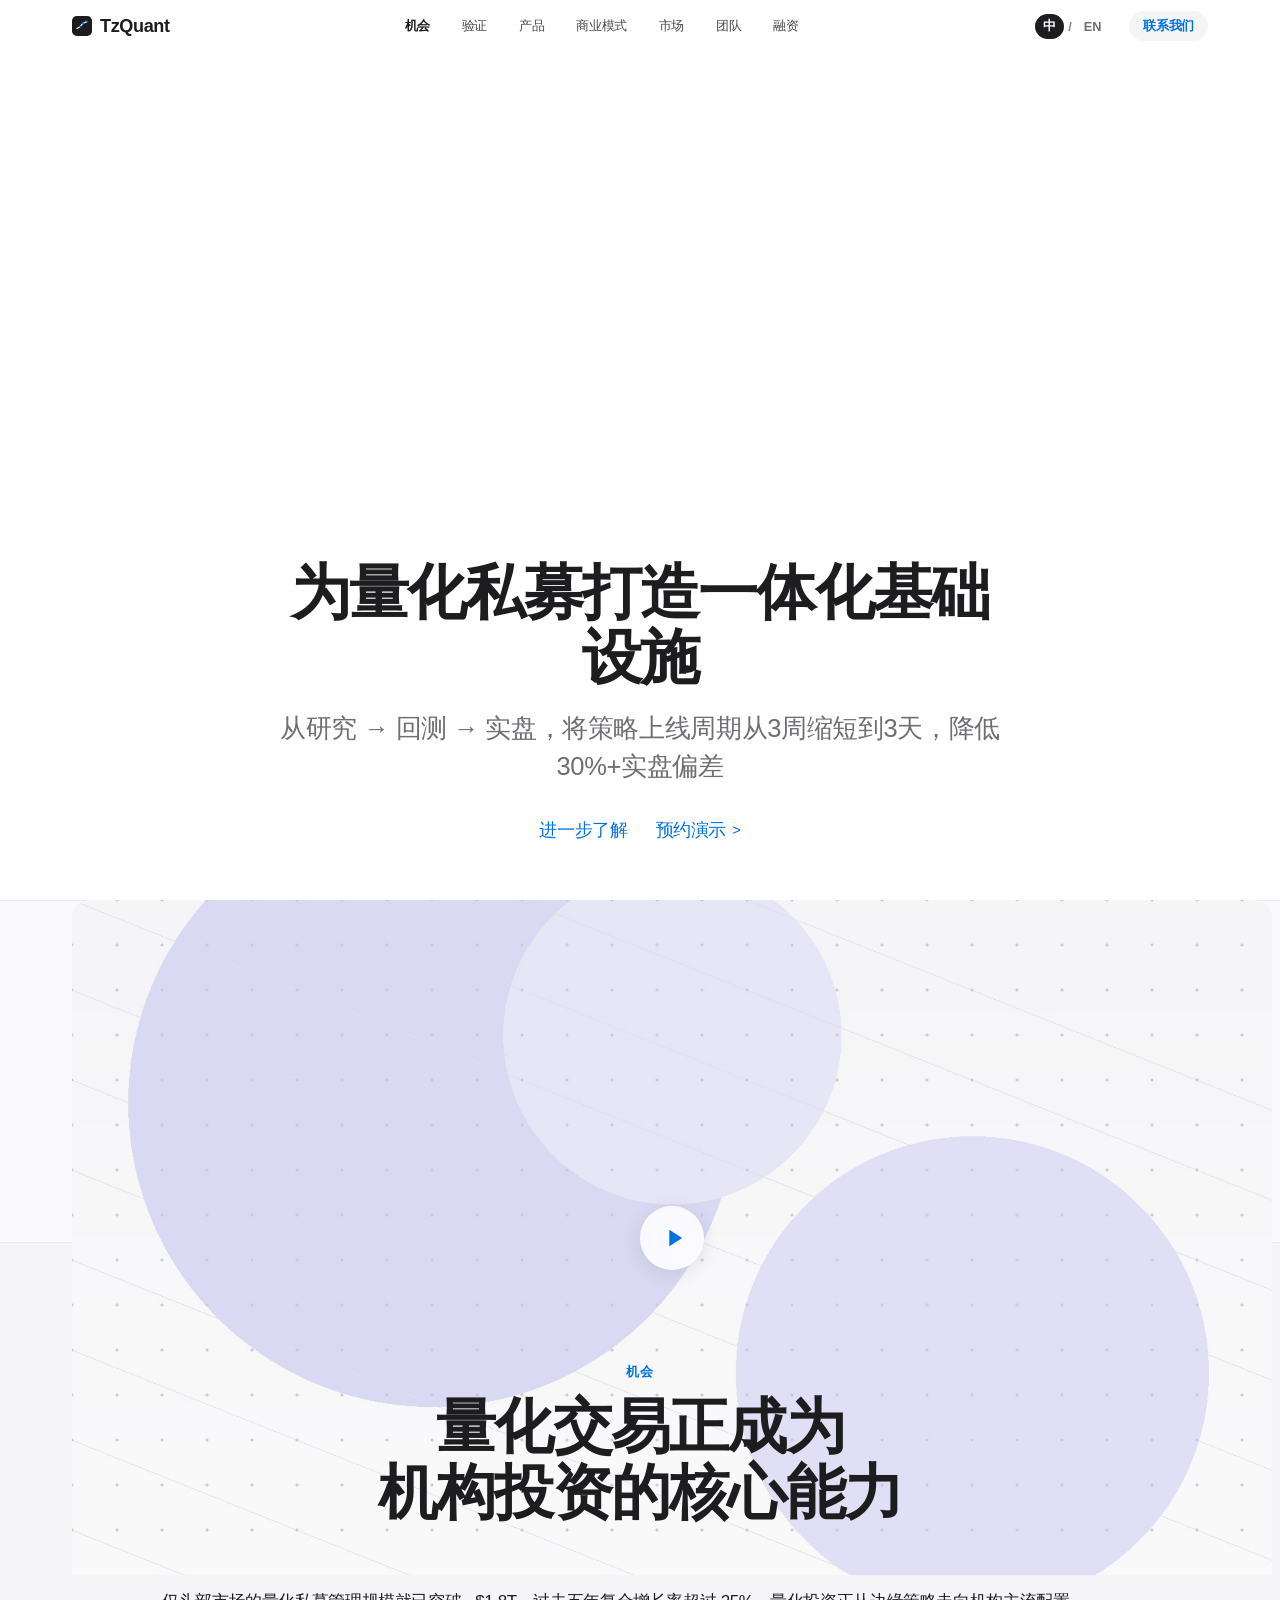
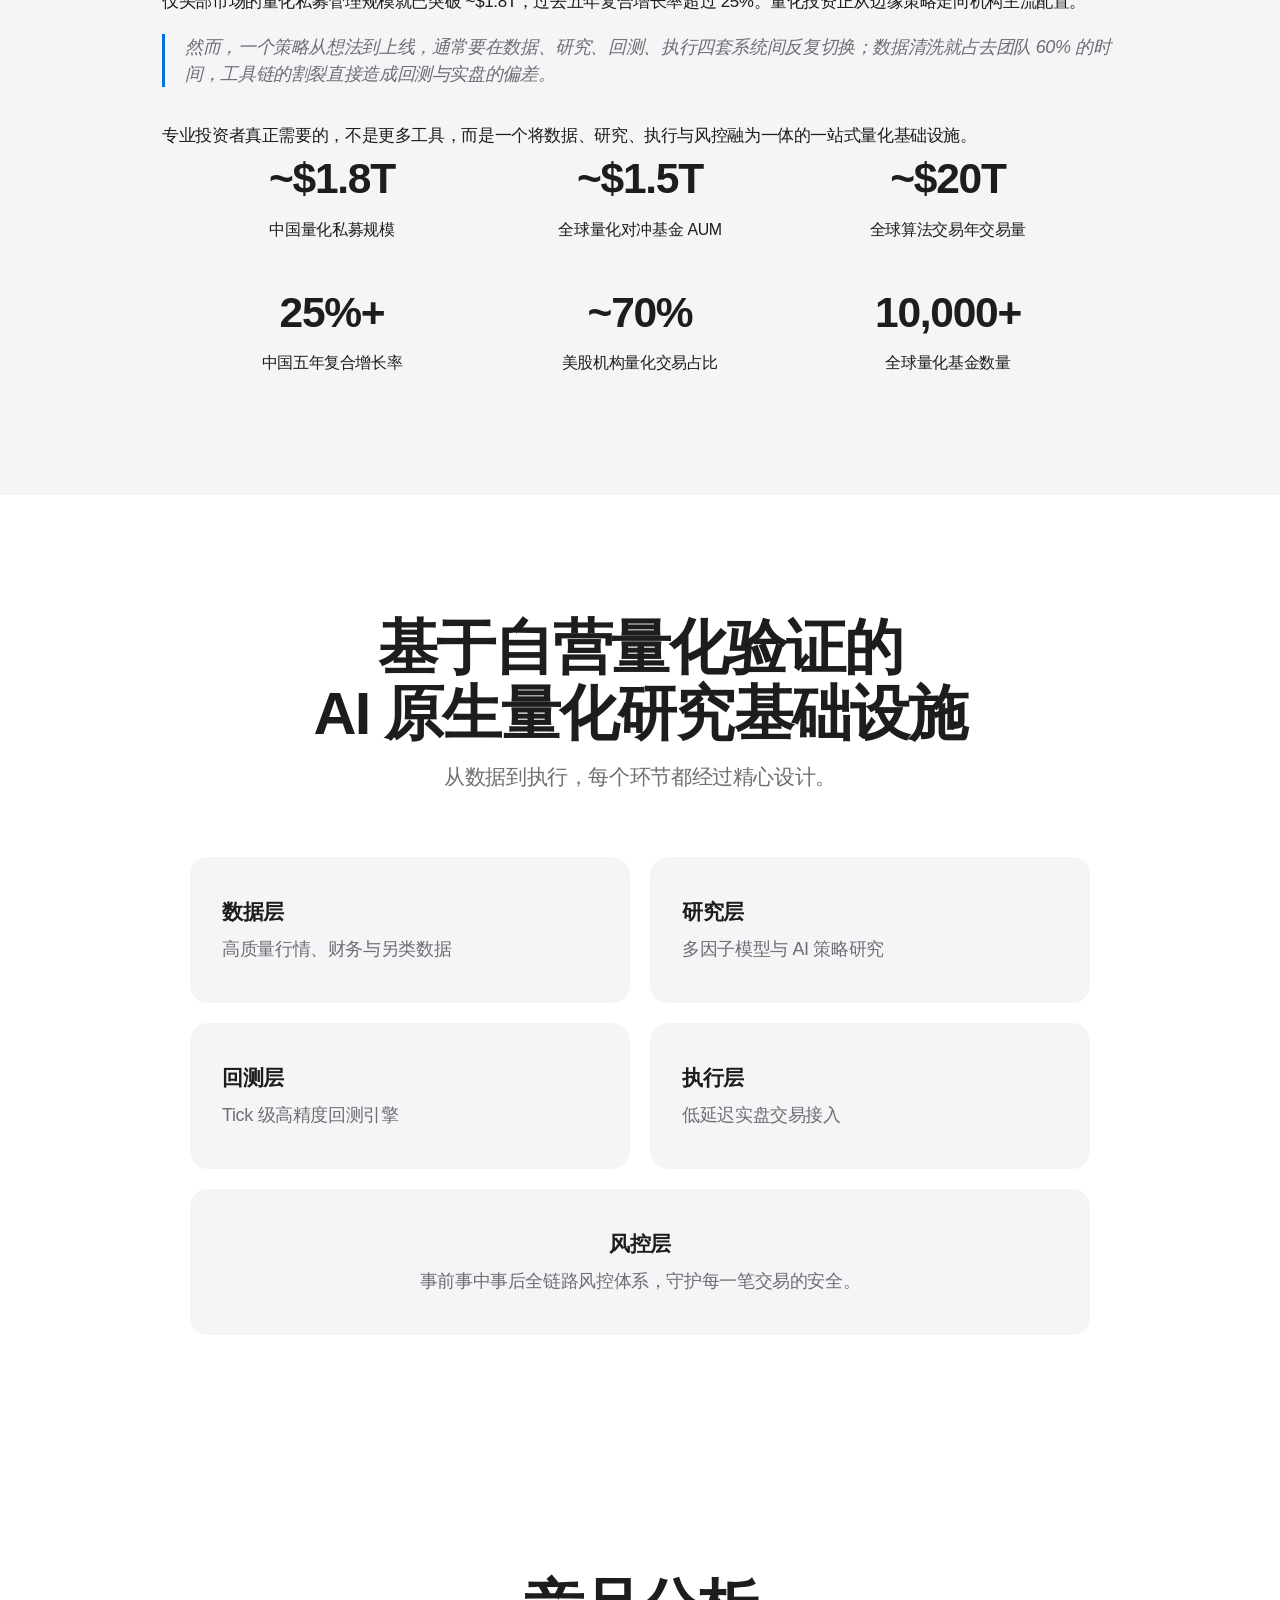
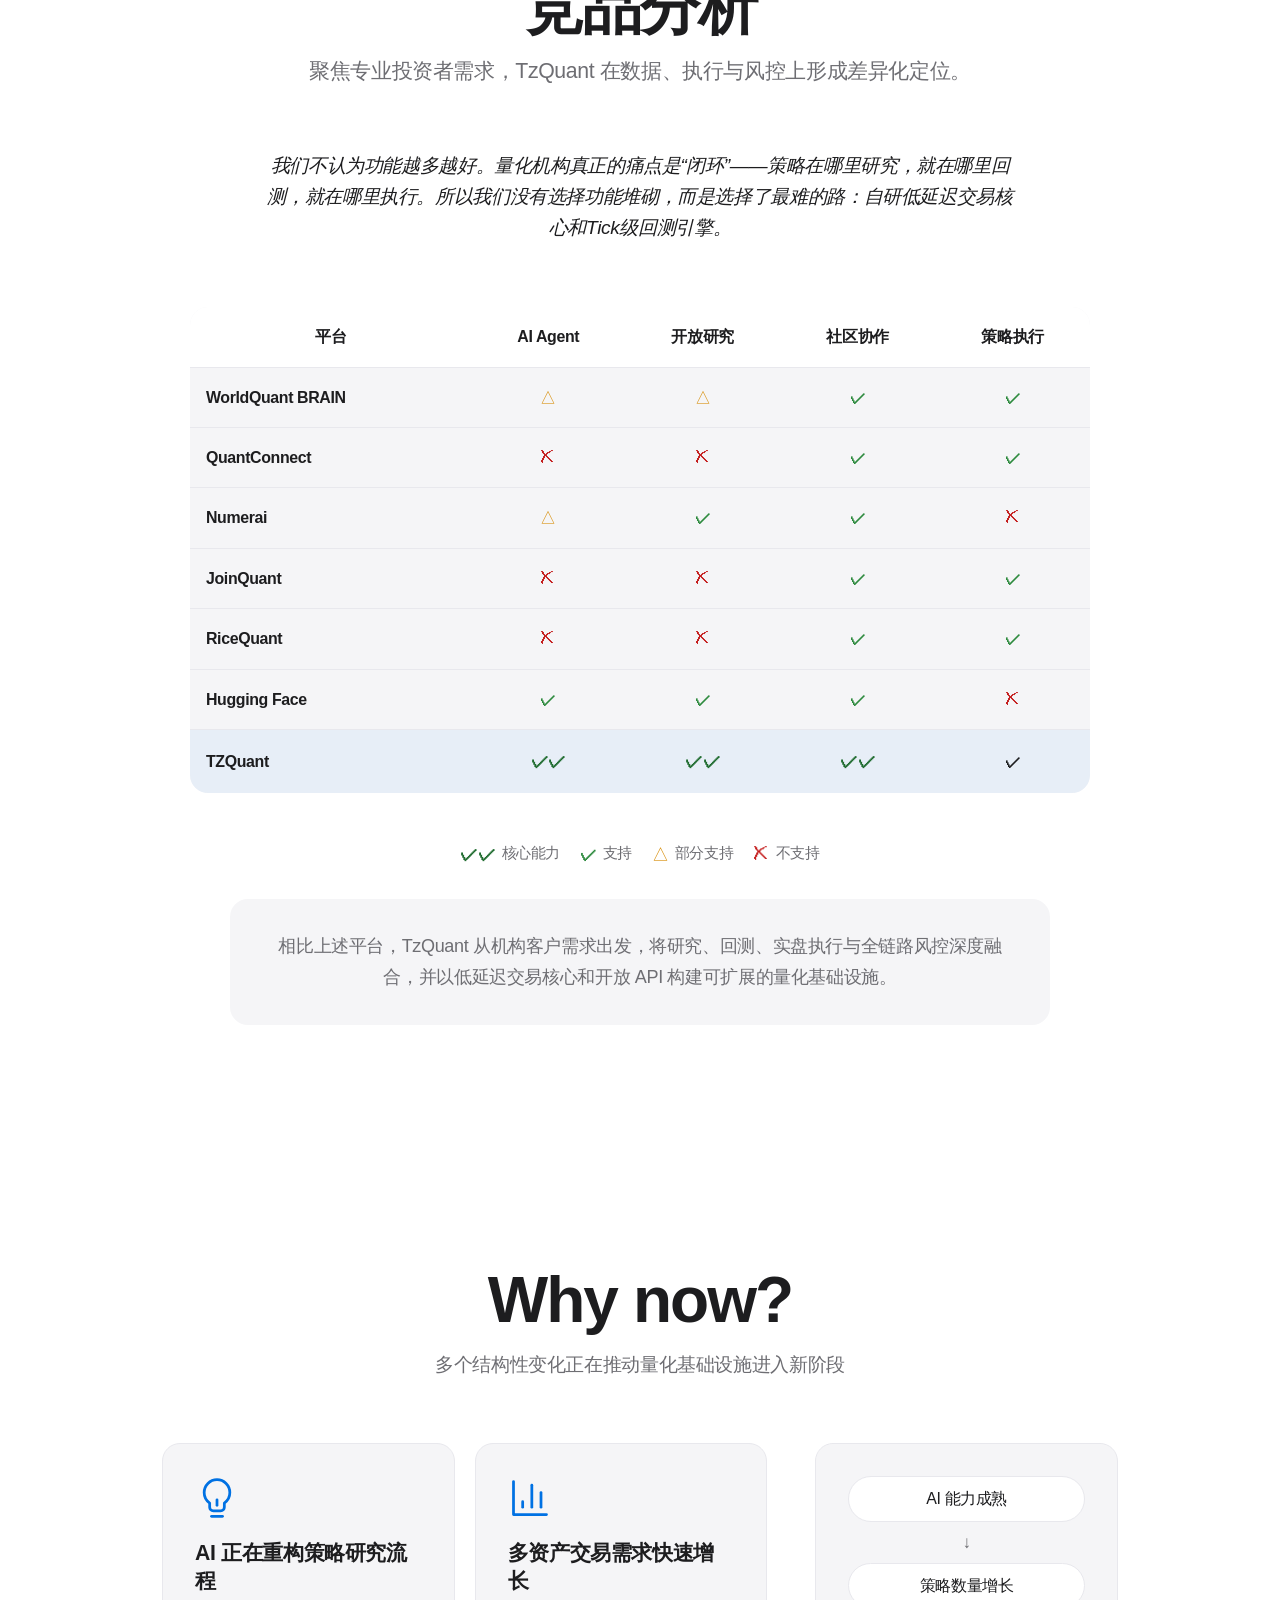
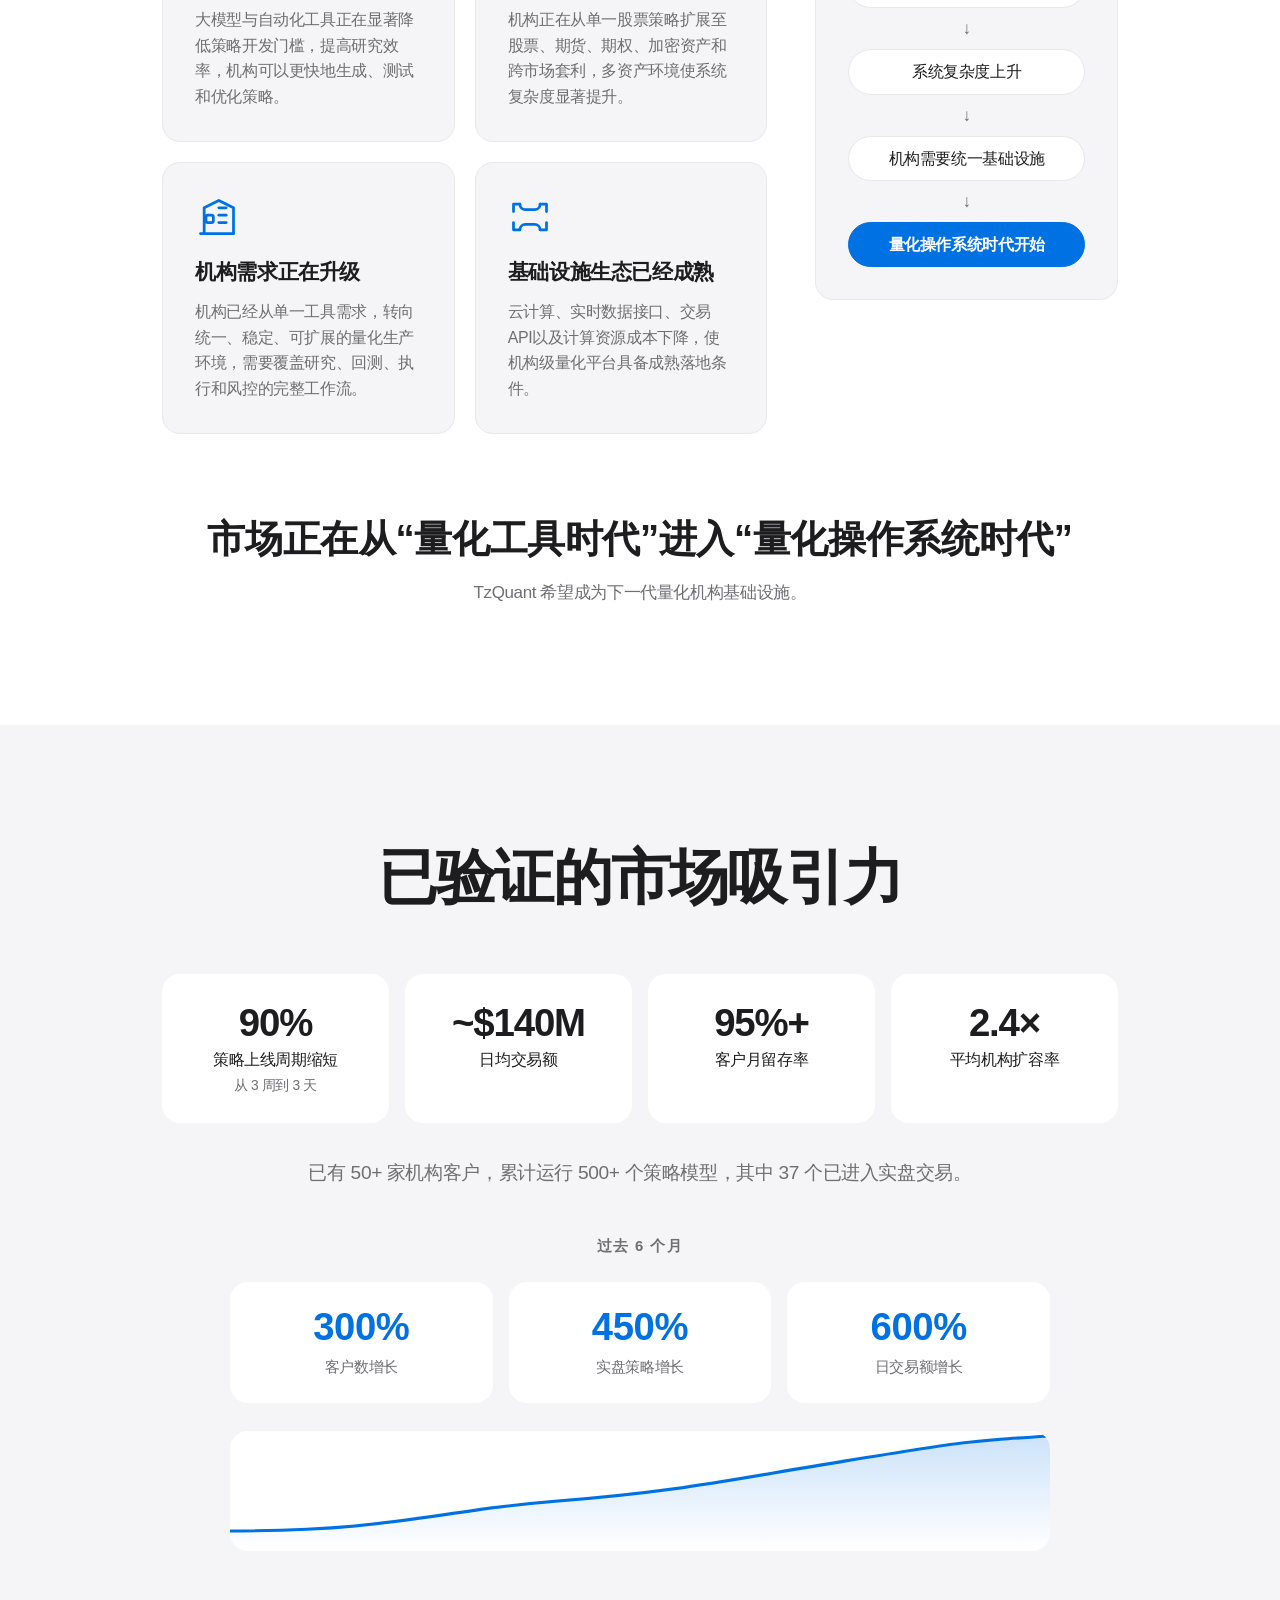
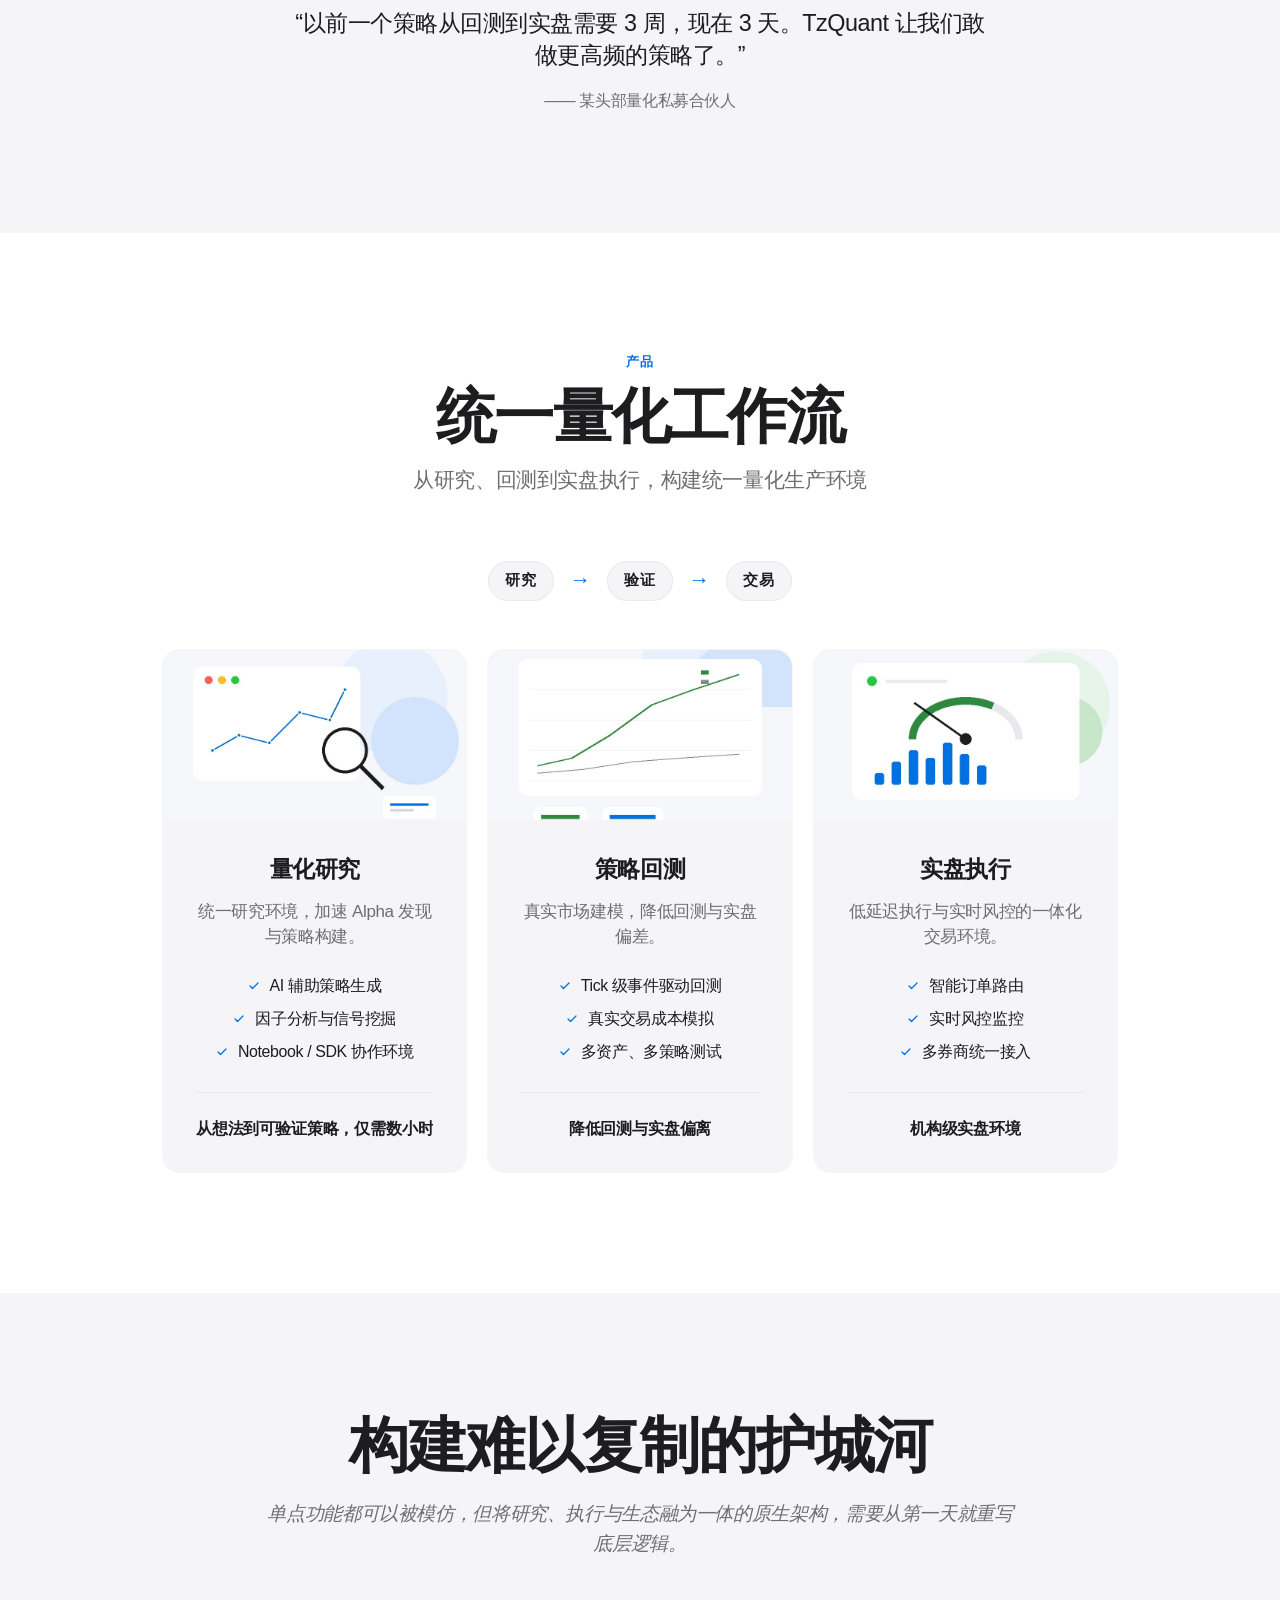
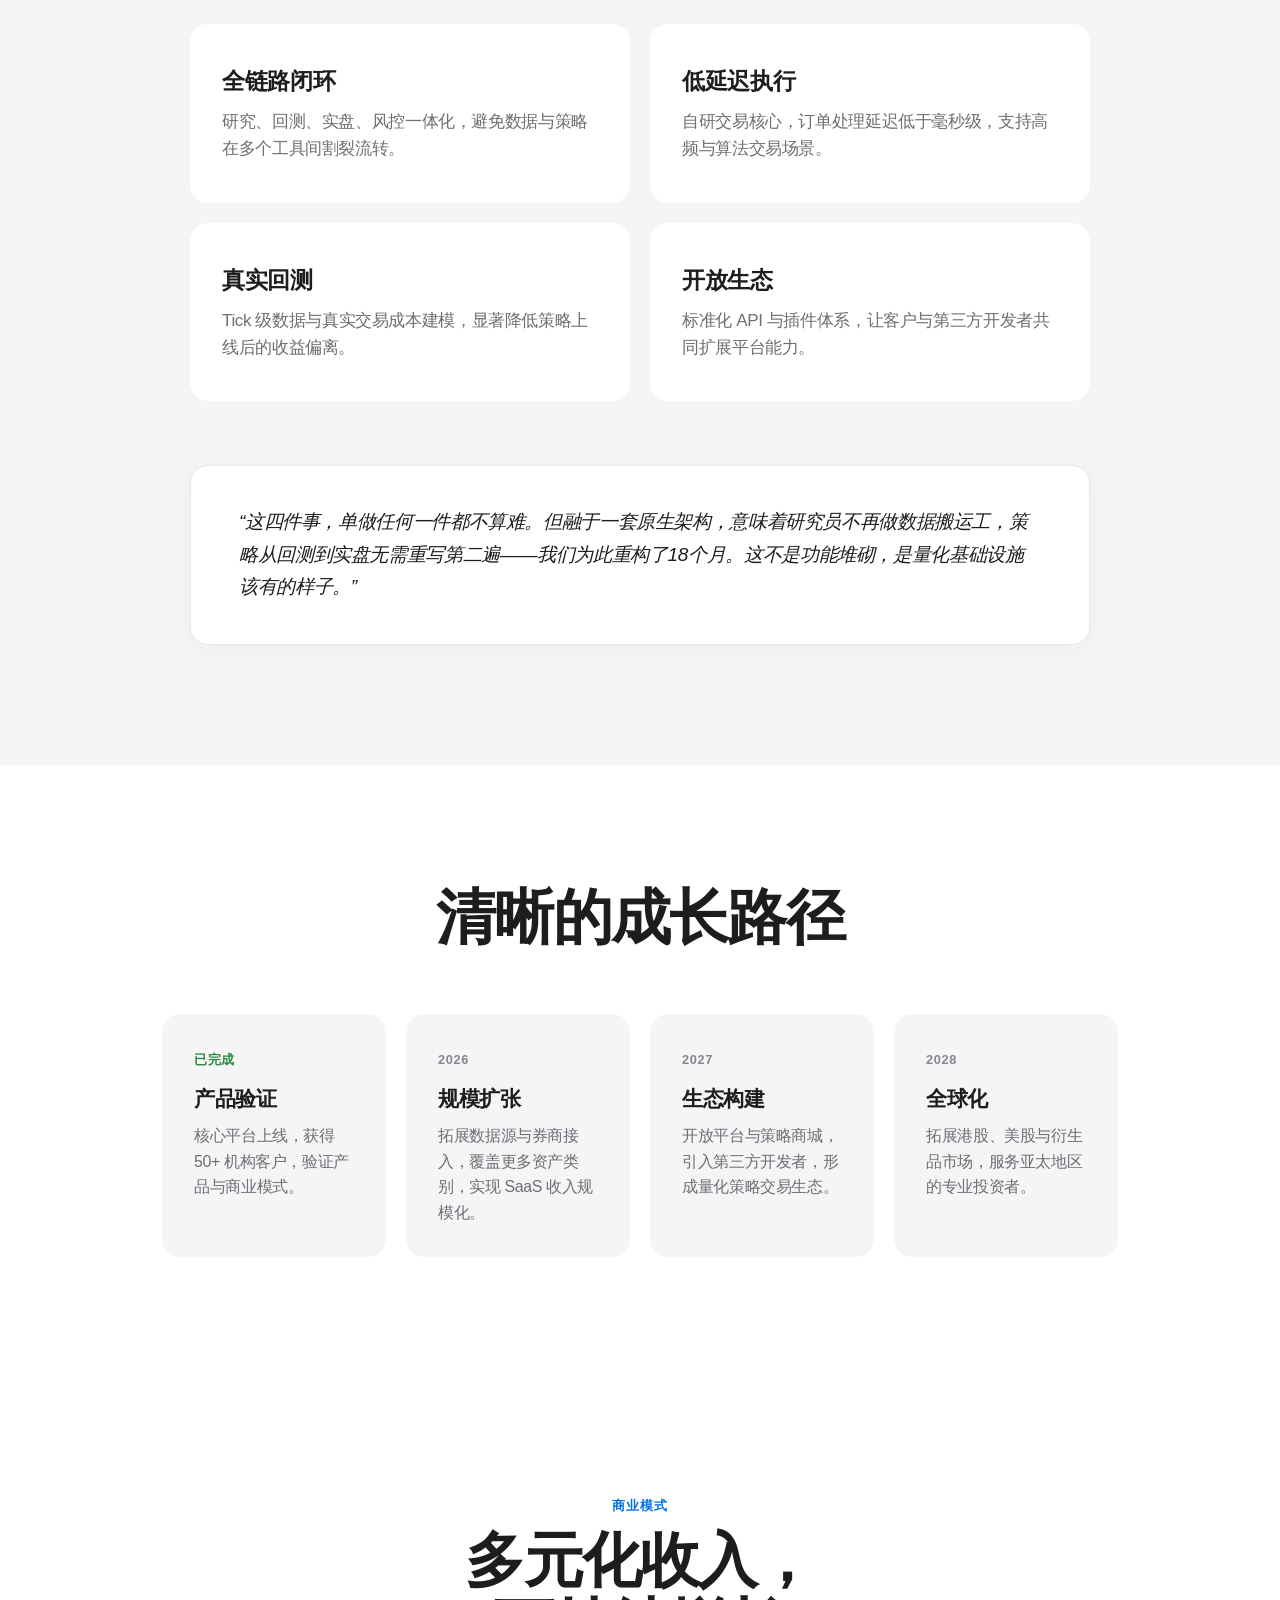
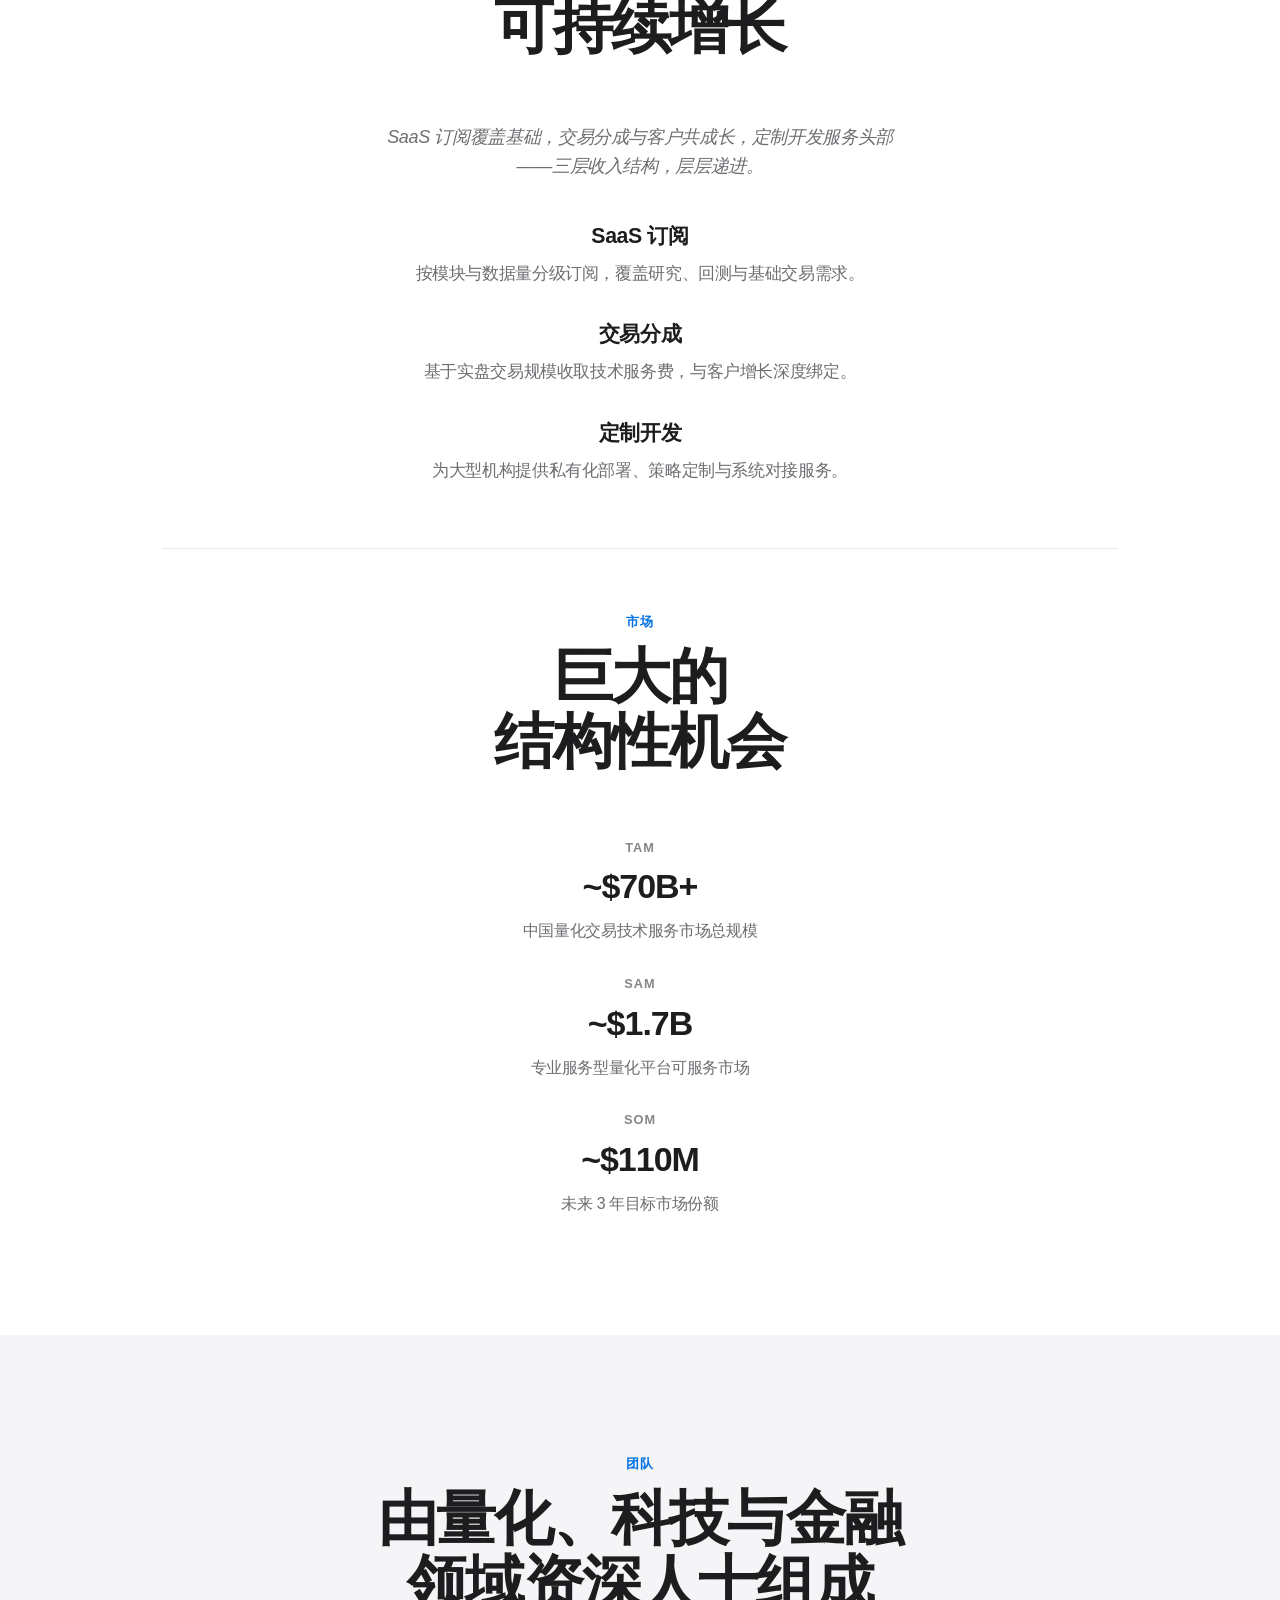
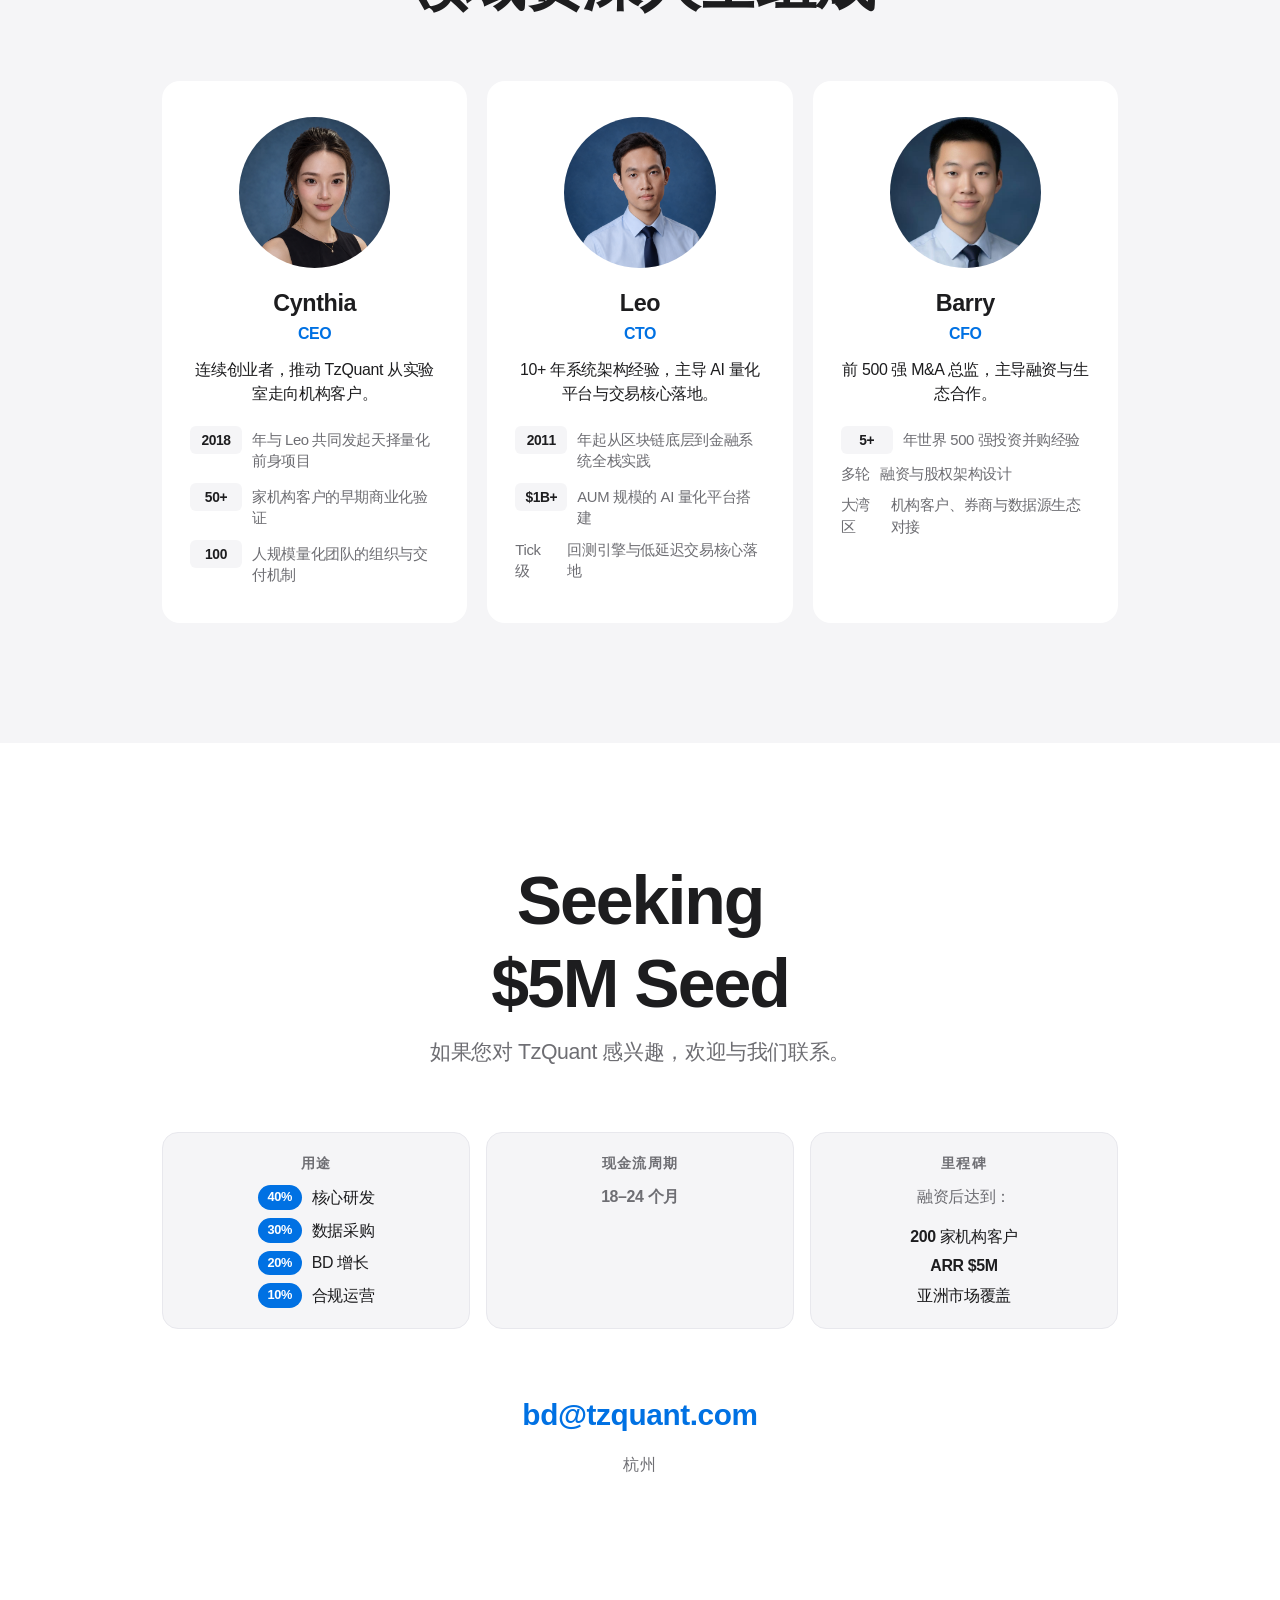
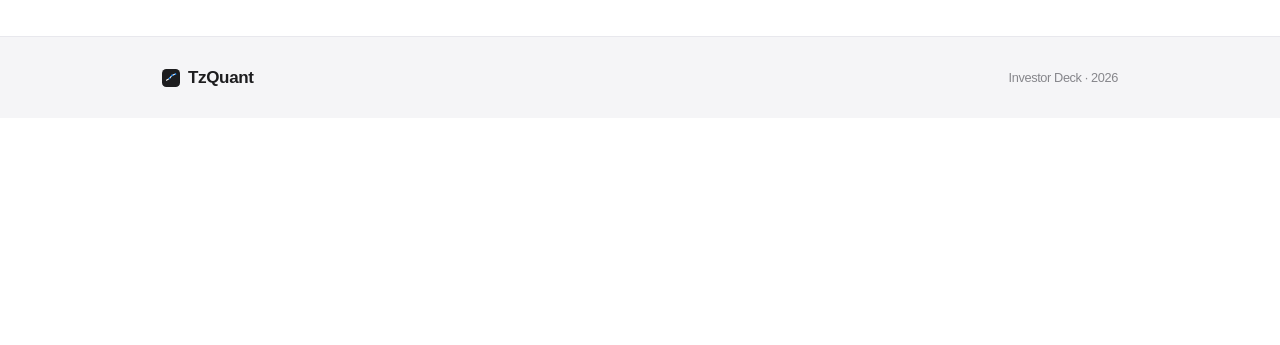
==== index.html @ a0633444 "fix: add border back to workflow step pills" ====
<!DOCTYPE html>
<html lang="zh-CN">
<head>
    <meta charset="UTF-8">
    <meta name="viewport" content="width=device-width, initial-scale=1.0">
    <meta name="description" content="TzQuant Investor Deck">
    <title>TzQuant · Investor Deck</title>
    <link rel="icon" type="image/svg+xml" href="assets/logo.svg">
    <link rel="stylesheet" href="css/style.css?v=42">
    <script>
        // Prevent Chinese flash when English is saved
        (function() {
            const saved = localStorage.getItem('tzquant-lang');
            if (saved === 'en') {
                document.documentElement.lang = 'en';
                document.documentElement.classList.add('lang-en');
            }
        })();
    </script>
</head>
<body>
    <header class="site-header" id="header">
        <div class="header-inner">
            <a href="#" class="brand">
                <img src="assets/logo.svg" alt="TzQuant">
                <span>TzQuant</span>
            </a>
            <nav class="site-nav" id="siteNav">
                <a href="#opportunity" data-zh="机会" data-en="Opportunity">机会</a>
                <a href="#traction" data-zh="验证" data-en="Validation">验证</a>
                <a href="#product" data-zh="产品" data-en="Product">产品</a>
                <a href="#business" data-zh="商业模式" data-en="Business Model">商业模式</a>
                <a href="#market" data-zh="市场" data-en="Market">市场</a>
                <a href="#team" data-zh="团队" data-en="Team">团队</a>
                <a href="#contact" data-zh="融资" data-en="Funding">融资</a>
            </nav>
            <div class="header-actions">
                <button class="lang-toggle" id="langToggle" aria-label="Switch language">
                    <span class="lang-option active" data-lang="zh">中</span>
                    <span class="lang-sep">/</span>
                    <span class="lang-option" data-lang="en">EN</span>
                </button>
                <a href="#contact" class="header-cta" data-zh="联系我们" data-en="Contact Us">联系我们</a>
            </div>
            <button class="menu-toggle" id="menuToggle" aria-label="Menu">
                <span></span>
                <span></span>
            </button>
        </div>
    </header>

    <!-- Hero -->
    <section class="hero" id="hero">
        <div class="hero-content">
            <h1 data-zh="为量化私募打造一体化基础设施" data-en="An integrated infrastructure for quant private funds">为量化私募打造一体化基础设施</h1>
            <p class="hero-subhead" data-zh="从研究 → 回测 → 实盘，将策略上线周期从3周缩短到3天，降低30%+实盘偏差" data-en="Research → backtest → live trading. Cut deployment cycle from 3 weeks to 3 days and reduce live deviation by 30%+.">从研究 → 回测 → 实盘，将策略上线周期从3周缩短到3天，降低30%+实盘偏差</p>
            <div class="hero-links">
                <a href="#opportunity" class="link-primary" data-zh="进一步了解" data-en="Learn More">进一步了解</a>
                <a href="#contact" class="link-secondary" data-zh="预约演示" data-en="Request Demo">预约演示</a>
            </div>
        </div>
        <div class="hero-media" id="heroMedia">
            <video
                id="heroVideo"
                autoplay
                muted
                playsinline
                webkit-playsinline
                x5-playsinline
                x5-video-player-type="h5"
                x5-video-player-fullscreen="false"
                preload="auto"
                loop
                poster="assets/hero.jpg"
                aria-label="Hero background">
                <source src="assets/hero.mp4" type="video/mp4">
            </video>
            <div class="hero-poster" id="heroPoster" aria-hidden="true">
                <img src="assets/hero.jpg" alt="Hero background">
                <button class="poster-play" id="posterPlay" aria-label="播放视频">
                    <svg viewBox="0 0 24 24" fill="currentColor" aria-hidden="true">
                        <path d="M8 5v14l11-7z"/>
                    </svg>
                </button>
            </div>
        </div>
    </section>

    <!-- Founder Quote -->
    <section class="quote-section" id="quote">
        <div class="quote-inner">
            <blockquote data-zh="“我们见过太多优秀的策略团队，因为回测环境与实盘偏差超过30%，上线首日就触发风控——这不是能力的差距，是基础设施的缺失。”" data-en="“We've seen too many talented strategy teams trigger risk controls on day one because their backtest environment deviated from live trading by over 30%—this is not a gap in capability, but a gap in infrastructure.”">
                “我们见过太多优秀的策略团队，因为回测环境与实盘偏差超过30%，上线首日就触发风控——这不是能力的差距，是基础设施的缺失。”
            </blockquote>
            <cite data-zh="—— TzQuant 创始人" data-en="— Founder, TzQuant">—— TzQuant 创始人</cite>
        </div>
    </section>

    <!-- Opportunity -->
    <section class="section opportunity" id="opportunity">
        <div class="section-inner">
            <div class="section-head">
                <span class="eyebrow" data-zh="机会" data-en="Opportunity">机会</span>
                <h2 data-zh-html="量化交易正成为<br>机构投资的核心能力" data-en-html="Quantitative Trading Is Becoming<br>Core to Institutional Investing">量化交易正成为<br>机构投资的核心能力</h2>
            </div>
            <div class="opportunity-body">
                <p data-zh="仅头部市场的量化私募管理规模就已突破 ~$1.8T，过去五年复合增长率超过 25%。量化投资正从边缘策略走向机构主流配置。" data-en="In leading markets alone, quantitative private fund AUM has reached ~$1.8T, with a 5-year CAGR exceeding 25%. Quantitative investing is moving from a niche strategy to an institutional mainstream allocation.">仅头部市场的量化私募管理规模就已突破 ~$1.8T，过去五年复合增长率超过 25%。量化投资正从边缘策略走向机构主流配置。</p>
                <p class="expand" data-zh="然而，一个策略从想法到上线，通常要在数据、研究、回测、执行四套系统间反复切换；数据清洗就占去团队 60% 的时间，工具链的割裂直接造成回测与实盘的偏差。" data-en="Yet taking a strategy from idea to production typically requires teams to switch back and forth across four separate systems for data, research, backtesting, and execution. Data cleaning alone consumes 60% of their time, and this toolchain fragmentation directly creates divergence between backtest and live results.">然而，一个策略从想法到上线，通常要在数据、研究、回测、执行四套系统间反复切换；数据清洗就占去团队 60% 的时间，工具链的割裂直接造成回测与实盘的偏差。</p>
                <p class="secondary" data-zh="专业投资者真正需要的，不是更多工具，而是一个将数据、研究、执行与风控融为一体的一站式量化基础设施。" data-en="What professional investors really need is not more tools, but an integrated quantitative infrastructure that unifies data, research, execution, and risk control.">专业投资者真正需要的，不是更多工具，而是一个将数据、研究、执行与风控融为一体的一站式量化基础设施。</p>
            </div>
            <div class="metrics-row">
                <div class="metric">
                    <span class="metric-value">~$1.8T</span>
                    <span class="metric-label" data-zh="中国量化私募规模" data-en="China Quant Private Fund AUM">中国量化私募规模</span>
                </div>
                <div class="metric">
                    <span class="metric-value">~$1.5T</span>
                    <span class="metric-label" data-zh="全球量化对冲基金 AUM" data-en="Global Quant Hedge Fund AUM">全球量化对冲基金 AUM</span>
                </div>
                <div class="metric">
                    <span class="metric-value">~$20T</span>
                    <span class="metric-label" data-zh="全球算法交易年交易量" data-en="Global Algorithmic Trading Volume">全球算法交易年交易量</span>
                </div>
                <div class="metric">
                    <span class="metric-value">25%+</span>
                    <span class="metric-label" data-zh="中国五年复合增长率" data-en="China 5-Year CAGR">中国五年复合增长率</span>
                </div>
                <div class="metric">
                    <span class="metric-value">~70%</span>
                    <span class="metric-label" data-zh="美股机构量化交易占比" data-en="US Institutional Quant Trading Share">美股机构量化交易占比</span>
                </div>
                <div class="metric">
                    <span class="metric-value">10,000+</span>
                    <span class="metric-label" data-zh="全球量化基金数量" data-en="Global Quantitative Funds">全球量化基金数量</span>
                </div>
            </div>
        </div>
    </section>
    <!-- Solution -->
    <section class="section solution" id="solution">
        <div class="section-inner">
            <div class="section-head">
                <h2 data-zh-html="基于自营量化验证的<br>AI 原生量化研究基础设施" data-en-html="AI-native Quantitative Research<br>Infrastructure Validated Through Proprietary Trading">基于自营量化验证的<br>AI 原生量化研究基础设施</h2>
                <p class="section-subhead" data-zh="从数据到执行，每个环节都经过精心设计。" data-en="Every stage—from data to execution—is engineered with precision.">从数据到执行，每个环节都经过精心设计。</p>
            </div>
            <div class="solution-grid">
                <div class="solution-card">
                    <span data-zh="数据层" data-en="Data Layer">数据层</span>
                    <p data-zh="高质量行情、财务与另类数据" data-en="High-quality market, fundamental, and alternative data">高质量行情、财务与另类数据</p>
                </div>
                <div class="solution-card">
                    <span data-zh="研究层" data-en="Research Layer">研究层</span>
                    <p data-zh="多因子模型与 AI 策略研究" data-en="Multi-factor modeling and AI-driven strategy research">多因子模型与 AI 策略研究</p>
                </div>
                <div class="solution-card">
                    <span data-zh="回测层" data-en="Backtest Layer">回测层</span>
                    <p data-zh="Tick 级高精度回测引擎" data-en="Tick-level high-fidelity backtest engine">Tick 级高精度回测引擎</p>
                </div>
                <div class="solution-card">
                    <span data-zh="执行层" data-en="Execution Layer">执行层</span>
                    <p data-zh="低延迟实盘交易接入" data-en="Low-latency live trading connectivity">低延迟实盘交易接入</p>
                </div>
                <div class="solution-card wide">
                    <span data-zh="风控层" data-en="Risk Control Layer">风控层</span>
                    <p data-zh="事前事中事后全链路风控体系，守护每一笔交易的安全。" data-en="Full-chain risk control across pre-trade, in-trade, and post-trade stages, safeguarding every transaction.">事前事中事后全链路风控体系，守护每一笔交易的安全。</p>
                </div>
            </div>
        </div>
    </section>
    <!-- Competitors -->
    <section class="section competitors" id="competitors">
        <div class="section-inner">
            <div class="section-head">
                <h2 data-zh="竞品分析" data-en="Competitive Analysis">竞品分析</h2>
                <p class="section-subhead" data-zh="聚焦专业投资者需求，TzQuant 在数据、执行与风控上形成差异化定位。" data-en="Built for institutional investors, TzQuant differentiates through data, execution, and risk control.">聚焦专业投资者需求，TzQuant 在数据、执行与风控上形成差异化定位。</p>
            </div>
            <p class="strategic-note" data-zh="我们不认为功能越多越好。量化机构真正的痛点是“闭环”——策略在哪里研究，就在哪里回测，就在哪里执行。所以我们没有选择功能堆砌，而是选择了最难的路：自研低延迟交易核心和Tick级回测引擎。" data-en="We don't believe more features make a better product. The real pain point for quant institutions is the closed loop—where strategies are researched is where they should be backtested and executed. So instead of piling up features, we chose the harder path: building our own low-latency trading core and tick-level backtest engine.">我们不认为功能越多越好。量化机构真正的痛点是“闭环”——策略在哪里研究，就在哪里回测，就在哪里执行。所以我们没有选择功能堆砌，而是选择了最难的路：自研低延迟交易核心和Tick级回测引擎。</p>
            <div class="competitor-table-wrap">
                <table class="competitor-table">
                    <thead>
                        <tr>
                            <th data-zh="平台" data-en="Platform">平台</th>
                            <th data-zh="AI Agent" data-en="AI Agent">AI Agent</th>
                            <th data-zh="开放研究" data-en="Open Research">开放研究</th>
                            <th data-zh="社区协作" data-en="Community">社区协作</th>
                            <th data-zh="策略执行" data-en="Execution">策略执行</th>
                        </tr>
                    </thead>
                    <tbody>
                        <tr>
                            <td>WorldQuant BRAIN</td>
                            <td class="partial">△</td>
                            <td class="partial">△</td>
                            <td class="yes">✓</td>
                            <td class="yes">✓</td>
                        </tr>
                        <tr>
                            <td>QuantConnect</td>
                            <td class="no">✗</td>
                            <td class="no">✗</td>
                            <td class="yes">✓</td>
                            <td class="yes">✓</td>
                        </tr>
                        <tr>
                            <td>Numerai</td>
                            <td class="partial">△</td>
                            <td class="yes">✓</td>
                            <td class="yes">✓</td>
                            <td class="no">✗</td>
                        </tr>
                        <tr>
                            <td>JoinQuant</td>
                            <td class="no">✗</td>
                            <td class="no">✗</td>
                            <td class="yes">✓</td>
                            <td class="yes">✓</td>
                        </tr>
                        <tr>
                            <td>RiceQuant</td>
                            <td class="no">✗</td>
                            <td class="no">✗</td>
                            <td class="yes">✓</td>
                            <td class="yes">✓</td>
                        </tr>
                        <tr>
                            <td>Hugging Face</td>
                            <td class="yes">✓</td>
                            <td class="yes">✓</td>
                            <td class="yes">✓</td>
                            <td class="no">✗</td>
                        </tr>
                        <tr class="highlight">
                            <td>TZQuant</td>
                            <td class="yes strong">✓✓</td>
                            <td class="yes strong">✓✓</td>
                            <td class="yes strong">✓✓</td>
                            <td class="yes">✓</td>
                        </tr>
                    </tbody>
                </table>
            </div>
            <div class="competitor-legend">
                <span><strong class="yes strong">✓✓</strong> <span data-zh="核心能力" data-en="Core capability">核心能力</span></span>
                <span><strong class="yes">✓</strong> <span data-zh="支持" data-en="Supported">支持</span></span>
                <span><strong class="partial">△</strong> <span data-zh="部分支持" data-en="Partially supported">部分支持</span></span>
                <span><strong class="no">✗</strong> <span data-zh="不支持" data-en="Not supported">不支持</span></span>
            </div>
            <div class="competitor-summary">
                <p data-zh="相比上述平台，TzQuant 从机构客户需求出发，将研究、回测、实盘执行与全链路风控深度融合，并以低延迟交易核心和开放 API 构建可扩展的量化基础设施。" data-en="Unlike the above platforms, TzQuant is built from the ground up for institutional clients—deeply integrating research, backtesting, live execution, and full-chain risk control, while delivering a scalable quantitative infrastructure through a low-latency trading core and open APIs.">相比上述平台，TzQuant 从机构客户需求出发，将研究、回测、实盘执行与全链路风控深度融合，并以低延迟交易核心和开放 API 构建可扩展的量化基础设施。</p>
            </div>
        </div>
    </section>
    <!-- Why Now -->
    <section class="section why-now" id="why-now">
        <div class="section-inner">
            <div class="section-head">
                <h2>Why now?</h2>
                <p class="section-subhead" data-zh="多个结构性变化正在推动量化基础设施进入新阶段" data-en="Multiple structural shifts are driving quantitative infrastructure into a new phase">多个结构性变化正在推动量化基础设施进入新阶段</p>
            </div>

            <div class="why-now-layout">
                <div class="why-now-grid">
                    <div class="why-now-card">
                        <div class="why-now-icon" aria-hidden="true">
                            <svg viewBox="0 0 24 24" fill="none" stroke="currentColor" stroke-width="1.5" stroke-linecap="round" stroke-linejoin="round">
                                <path d="M12 2a7 7 0 0 1 7 7c0 2.38-1.19 4.47-3 5.74V17a2 2 0 0 1-2 2H10a2 2 0 0 1-2-2v-2.26C6.19 13.47 5 11.38 5 9a7 7 0 0 1 7-7z"/>
                                <path d="M9 22h6"/>
                                <path d="M12 13v3"/>
                            </svg>
                        </div>
                        <h3 data-zh="AI 正在重构策略研究流程" data-en="AI Is Reshaping Strategy Research">AI 正在重构策略研究流程</h3>
                        <p data-zh="大模型与自动化工具正在显著降低策略开发门槛，提高研究效率，机构可以更快地生成、测试和优化策略。" data-en="LLMs and automation tools are lowering the barrier to strategy development and accelerating research, enabling institutions to generate, test, and optimize strategies faster.">大模型与自动化工具正在显著降低策略开发门槛，提高研究效率，机构可以更快地生成、测试和优化策略。</p>
                    </div>

                    <div class="why-now-card">
                        <div class="why-now-icon" aria-hidden="true">
                            <svg viewBox="0 0 24 24" fill="none" stroke="currentColor" stroke-width="1.5" stroke-linecap="round" stroke-linejoin="round">
                                <path d="M3 3v18h18"/>
                                <path d="M18 17V9"/>
                                <path d="M13 17V5"/>
                                <path d="M8 17v-3"/>
                            </svg>
                        </div>
                        <h3 data-zh="多资产交易需求快速增长" data-en="Multi-Asset Trading Demand Is Growing Fast">多资产交易需求快速增长</h3>
                        <p data-zh="机构正在从单一股票策略扩展至股票、期货、期权、加密资产和跨市场套利，多资产环境使系统复杂度显著提升。" data-en="Institutions are expanding from single-asset equity strategies into equities, futures, options, crypto, and cross-market arbitrage—significantly raising system complexity.">机构正在从单一股票策略扩展至股票、期货、期权、加密资产和跨市场套利，多资产环境使系统复杂度显著提升。</p>
                    </div>

                    <div class="why-now-card">
                        <div class="why-now-icon" aria-hidden="true">
                            <svg viewBox="0 0 24 24" fill="none" stroke="currentColor" stroke-width="1.5" stroke-linecap="round" stroke-linejoin="round">
                                <path d="M3 21h18"/>
                                <path d="M5 21V7l8-4 8 4v14"/>
                                <path d="M13 11h4"/>
                                <path d="M13 15h4"/>
                                <path d="M13 7h4"/>
                                <path d="M9 11H7a1 1 0 0 0-1 1v2a1 1 0 0 0 1 1h2a1 1 0 0 0 1-1v-2a1 1 0 0 0-1-1z"/>
                            </svg>
                        </div>
                        <h3 data-zh="机构需求正在升级" data-en="Institutional Demands Are Upgrading">机构需求正在升级</h3>
                        <p data-zh="机构已经从单一工具需求，转向统一、稳定、可扩展的量化生产环境，需要覆盖研究、回测、执行和风控的完整工作流。" data-en="Institutions are moving from single-point tools toward unified, stable, and scalable quant production environments that cover the full workflow of research, backtesting, execution, and risk control.">机构已经从单一工具需求，转向统一、稳定、可扩展的量化生产环境，需要覆盖研究、回测、执行和风控的完整工作流。</p>
                    </div>

                    <div class="why-now-card">
                        <div class="why-now-icon" aria-hidden="true">
                            <svg viewBox="0 0 24 24" fill="none" stroke="currentColor" stroke-width="1.5" stroke-linecap="round" stroke-linejoin="round">
                                <path d="M17.5 19c0-1.7-1.3-3-3-3h-5c-1.7 0-3 1.3-3 3"/>
                                <path d="M17.5 19H21v-4"/>
                                <path d="M6.5 19H3v-4"/>
                                <path d="M6.5 5c0 1.7 1.3 3 3 3h5c1.7 0 3-1.3 3-3"/>
                                <path d="M6.5 5H3v4"/>
                                <path d="M17.5 5H21v4"/>
                            </svg>
                        </div>
                        <h3 data-zh="基础设施生态已经成熟" data-en="The Infrastructure Ecosystem Has Matured">基础设施生态已经成熟</h3>
                        <p data-zh="云计算、实时数据接口、交易API以及计算资源成本下降，使机构级量化平台具备成熟落地条件。" data-en="Cloud computing, real-time data feeds, trading APIs, and declining compute costs have made institutional-grade quant platforms viable at scale.">云计算、实时数据接口、交易API以及计算资源成本下降，使机构级量化平台具备成熟落地条件。</p>
                    </div>
                </div>

                <div class="why-now-flow">
                    <div class="flow-item" data-zh="AI 能力成熟" data-en="AI capabilities mature">AI 能力成熟</div>
                    <span class="flow-arrow" aria-hidden="true">↓</span>
                    <div class="flow-item" data-zh="策略数量增长" data-en="Strategy volume grows">策略数量增长</div>
                    <span class="flow-arrow" aria-hidden="true">↓</span>
                    <div class="flow-item" data-zh="系统复杂度上升" data-en="System complexity rises">系统复杂度上升</div>
                    <span class="flow-arrow" aria-hidden="true">↓</span>
                    <div class="flow-item" data-zh="机构需要统一基础设施" data-en="Institutions need unified infrastructure">机构需要统一基础设施</div>
                    <span class="flow-arrow" aria-hidden="true">↓</span>
                    <div class="flow-item highlight" data-zh="量化操作系统时代开始" data-en="The quant operating system era begins">量化操作系统时代开始</div>
                </div>
            </div>

            <div class="why-now-closing">
                <p class="closing-lead" data-zh="市场正在从“量化工具时代”进入“量化操作系统时代”" data-en="The market is moving from the 'quant tools era' to the 'quant operating system era'">市场正在从“量化工具时代”进入“量化操作系统时代”</p>
                <p class="closing-sub" data-zh="TzQuant 希望成为下一代量化机构基础设施。" data-en="TzQuant aims to become the next-generation infrastructure for quantitative institutions.">TzQuant 希望成为下一代量化机构基础设施。</p>
            </div>
        </div>
    </section>
    <!-- Traction -->
    <section class="section traction" id="traction">
        <div class="section-inner">
            <div class="section-head">
                <h2 data-zh="已验证的市场吸引力" data-en="Proven Market Traction">已验证的市场吸引力</h2>
            </div>

            <div class="traction-metrics">
                <div class="traction-metric">
                    <span class="metric-number">90%</span>
                    <span class="metric-label" data-zh="策略上线周期缩短" data-en="Deployment cycle reduced">策略上线周期缩短</span>
                    <span class="metric-detail" data-zh="从 3 周到 3 天" data-en="From 3 weeks to 3 days">从 3 周到 3 天</span>
                </div>
                <div class="traction-metric">
                    <span class="metric-number">~$140M</span>
                    <span class="metric-label" data-zh="日均交易额" data-en="Daily trading volume">日均交易额</span>
                </div>
                <div class="traction-metric">
                    <span class="metric-number">95%+</span>
                    <span class="metric-label" data-zh="客户月留存率" data-en="Monthly retention">客户月留存率</span>
                </div>
                <div class="traction-metric">
                    <span class="metric-number">2.4×</span>
                    <span class="metric-label" data-zh="平均机构扩容率" data-en="Avg. institutional expansion">平均机构扩容率</span>
                </div>
            </div>

            <p class="traction-summary" data-zh="已有 50+ 家机构客户，累计运行 500+ 个策略模型，其中 37 个已进入实盘交易。" data-en="50+ institutional clients, 500+ strategy models running, with 37 already in live trading.">已有 50+ 家机构客户，累计运行 500+ 个策略模型，其中 37 个已进入实盘交易。</p>

            <div class="growth-sixmonths">
                <h3 data-zh="过去 6 个月" data-en="Past 6 Months">过去 6 个月</h3>
                <div class="growth-metrics">
                    <div class="growth-metric">
                        <span class="growth-value">300%</span>
                        <span class="growth-label" data-zh="客户数增长" data-en="Client growth">客户数增长</span>
                    </div>
                    <div class="growth-metric">
                        <span class="growth-value">450%</span>
                        <span class="growth-label" data-zh="实盘策略增长" data-en="Live strategy growth">实盘策略增长</span>
                    </div>
                    <div class="growth-metric">
                        <span class="growth-value">600%</span>
                        <span class="growth-label" data-zh="日交易额增长" data-en="Daily trading volume growth">日交易额增长</span>
                    </div>
                </div>
                <div class="growth-curve" aria-hidden="true">
                    <svg viewBox="0 0 400 120" preserveAspectRatio="none">
                        <defs>
                            <linearGradient id="curveFill" x1="0" y1="0" x2="0" y2="1">
                                <stop offset="0%" stop-color="var(--accent)" stop-opacity="0.2"/>
                                <stop offset="100%" stop-color="var(--accent)" stop-opacity="0"/>
                            </linearGradient>
                        </defs>
                        <path d="M0,100 C80,100 100,80 160,70 S240,50 300,30 S360,10 400,5 L400,120 L0,120 Z" fill="url(#curveFill)"/>
                        <path d="M0,100 C80,100 100,80 160,70 S240,50 300,30 S360,10 400,5" fill="none" stroke="var(--accent)" stroke-width="3" stroke-linecap="round"/>
                    </svg>
                </div>
            </div>

            <blockquote class="traction-quote" data-zh="“以前一个策略从回测到实盘需要 3 周，现在 3 天。TzQuant 让我们敢做更高频的策略了。”" data-en="“It used to take three weeks to take a strategy from backtest to live trading; now it takes three days. TzQuant lets us pursue higher-frequency strategies with confidence.”">“以前一个策略从回测到实盘需要 3 周，现在 3 天。TzQuant 让我们敢做更高频的策略了。”</blockquote>
            <cite class="traction-cite" data-zh="—— 某头部量化私募合伙人" data-en="— Partner, Leading Quantitative Hedge Fund">—— 某头部量化私募合伙人</cite>
        </div>
    </section>
    <!-- Product -->
    <section class="section product" id="product">
        <div class="section-inner">
            <div class="section-head">
                <span class="eyebrow" data-zh="产品" data-en="Product">产品</span>
                <h2 data-zh="统一量化工作流" data-en="Unified Quant Workflow">统一量化工作流</h2>
                <p class="section-subhead" data-zh="从研究、回测到实盘执行，构建统一量化生产环境" data-en="From research and backtesting to live execution—one unified quant production environment">从研究、回测到实盘执行，构建统一量化生产环境</p>
            </div>

            <div class="workflow-flow" aria-hidden="true">
                <span class="workflow-step" data-zh="研究" data-en="Research">研究</span>
                <span class="workflow-arrow">→</span>
                <span class="workflow-step" data-zh="验证" data-en="Backtest">验证</span>
                <span class="workflow-arrow">→</span>
                <span class="workflow-step" data-zh="交易" data-en="Live">交易</span>
            </div>

            <div class="product-grid workflow-grid">
                <div class="product-card workflow-card">
                    <div class="product-media">
                        <img src="assets/research.jpg" alt="TzQuant Research">
                    </div>
                    <div class="product-info">
                        <div class="product-meta">
                            <h3 data-zh="量化研究" data-en="TzQuant Research">量化研究</h3>
                        </div>
                        <p class="product-lead" data-zh="统一研究环境，加速 Alpha 发现与策略构建。" data-en="A unified research environment that accelerates alpha discovery and strategy construction.">统一研究环境，加速 Alpha 发现与策略构建。</p>
                        <ul class="product-points">
                            <li data-zh="AI 辅助策略生成" data-en="AI-assisted strategy generation">AI 辅助策略生成</li>
                            <li data-zh="因子分析与信号挖掘" data-en="Factor analysis and signal mining">因子分析与信号挖掘</li>
                            <li data-zh="Notebook / SDK 协作环境" data-en="Notebook and SDK collaboration environment">Notebook / SDK 协作环境</li>
                        </ul>
                        <div class="product-outcome">
                            <span class="outcome-label" data-zh="从想法到可验证策略，仅需数小时" data-en="Idea → Strategy within hours">从想法到可验证策略，仅需数小时</span>
                        </div>
                    </div>
                </div>

                <div class="product-card workflow-card">
                    <div class="product-media">
                        <img src="assets/backtest.jpg" alt="TzQuant Backtest">
                    </div>
                    <div class="product-info">
                        <div class="product-meta">
                            <h3 data-zh="策略回测" data-en="TzQuant Backtest">策略回测</h3>
                        </div>
                        <p class="product-lead" data-zh="真实市场建模，降低回测与实盘偏差。" data-en="Realistic market modeling that reduces backtest-to-live drift.">真实市场建模，降低回测与实盘偏差。</p>
                        <ul class="product-points">
                            <li data-zh="Tick 级事件驱动回测" data-en="Tick-level event-driven backtesting">Tick 级事件驱动回测</li>
                            <li data-zh="真实交易成本模拟" data-en="Realistic transaction cost simulation">真实交易成本模拟</li>
                            <li data-zh="多资产、多策略测试" data-en="Multi-asset, multi-strategy testing">多资产、多策略测试</li>
                        </ul>
                        <div class="product-outcome">
                            <span class="outcome-label" data-zh="降低回测与实盘偏离" data-en="Reduce simulation-to-live drift">降低回测与实盘偏离</span>
                        </div>
                    </div>
                </div>

                <div class="product-card workflow-card">
                    <div class="product-media">
                        <img src="assets/live.jpg" alt="TzQuant Live">
                    </div>
                    <div class="product-info">
                        <div class="product-meta">
                            <h3 data-zh="实盘执行" data-en="TzQuant Live">实盘执行</h3>
                        </div>
                        <p class="product-lead" data-zh="低延迟执行与实时风控的一体化交易环境。" data-en="An integrated trading environment for low-latency execution and real-time risk control.">低延迟执行与实时风控的一体化交易环境。</p>
                        <ul class="product-points">
                            <li data-zh="智能订单路由" data-en="Intelligent order routing">智能订单路由</li>
                            <li data-zh="实时风控监控" data-en="Real-time risk monitoring">实时风控监控</li>
                            <li data-zh="多券商统一接入" data-en="Unified multi-broker connectivity">多券商统一接入</li>
                        </ul>
                        <div class="product-outcome">
                            <span class="outcome-label" data-zh="机构级实盘环境" data-en="Production-ready infra">机构级实盘环境</span>
                        </div>
                    </div>
                </div>
            </div>
        </div>
    </section>
    <!-- Advantage -->
    <section class="section advantage" id="advantage">
        <div class="section-inner">
            <div class="section-head">
                <h2 data-zh="构建难以复制的护城河" data-en="Building a Defensible Moat">构建难以复制的护城河</h2>
                <p class="moat-subtitle" data-zh="单点功能都可以被模仿，但将研究、执行与生态融为一体的原生架构，需要从第一天就重写底层逻辑。" data-en="Individual features can be copied, but a native architecture that integrates research, execution, and ecosystem requires rewriting the underlying logic from day one.">单点功能都可以被模仿，但将研究、执行与生态融为一体的原生架构，需要从第一天就重写底层逻辑。</p>
            </div>
            <div class="advantage-grid">
                <div class="advantage-card">
                    <h3 data-zh="全链路闭环" data-en="Full-Loop Integration">全链路闭环</h3>
                    <p data-zh="研究、回测、实盘、风控一体化，避免数据与策略在多个工具间割裂流转。" data-en="Integration of research, backtesting, live trading, and risk control—preventing fragmented data and strategy flows across multiple tools.">研究、回测、实盘、风控一体化，避免数据与策略在多个工具间割裂流转。</p>
                </div>
                <div class="advantage-card">
                    <h3 data-zh="低延迟执行" data-en="Low-Latency Execution">低延迟执行</h3>
                    <p data-zh="自研交易核心，订单处理延迟低于毫秒级，支持高频与算法交易场景。" data-en="Proprietary trading core with sub-millisecond order processing, supporting high-frequency and algorithmic trading scenarios.">自研交易核心，订单处理延迟低于毫秒级，支持高频与算法交易场景。</p>
                </div>
                <div class="advantage-card">
                    <h3 data-zh="真实回测" data-en="Realistic Backtesting">真实回测</h3>
                    <p data-zh="Tick 级数据与真实交易成本建模，显著降低策略上线后的收益偏离。" data-en="Tick-level data and realistic transaction cost modeling significantly reduce post-deployment return deviation.">Tick 级数据与真实交易成本建模，显著降低策略上线后的收益偏离。</p>
                </div>
                <div class="advantage-card">
                    <h3 data-zh="开放生态" data-en="Open Ecosystem">开放生态</h3>
                    <p data-zh="标准化 API 与插件体系，让客户与第三方开发者共同扩展平台能力。" data-en="Standardized APIs and plugin architecture enable clients and third-party developers to extend platform capabilities together.">标准化 API 与插件体系，让客户与第三方开发者共同扩展平台能力。</p>
                </div>
            </div>
            <div class="moat-quote-box">
                <p data-zh="“这四件事，单做任何一件都不算难。但融于一套原生架构，意味着研究员不再做数据搬运工，策略从回测到实盘无需重写第二遍——我们为此重构了18个月。这不是功能堆砌，是量化基础设施该有的样子。”" data-en="“Each of these four capabilities is achievable on its own. But fusing them into a native architecture means researchers stop being data couriers, and strategies no longer need to be rewritten from backtest to live trading—we spent 18 months rebuilding the system for this. This isn't feature stacking. It's what quantitative infrastructure should look like.”">“这四件事，单做任何一件都不算难。但融于一套原生架构，意味着研究员不再做数据搬运工，策略从回测到实盘无需重写第二遍——我们为此重构了18个月。这不是功能堆砌，是量化基础设施该有的样子。”</p>
            </div>
        </div>
    </section>
    <!-- Roadmap -->
    <section class="section roadmap" id="roadmap">
        <div class="section-inner">
            <div class="section-head">
                <h2 data-zh="清晰的成长路径" data-en="Clear Growth Path">清晰的成长路径</h2>
            </div>
            <div class="roadmap-grid">
                <div class="roadmap-card">
                    <span class="roadmap-status done" data-zh="已完成" data-en="Completed">已完成</span>
                    <h3 data-zh="产品验证" data-en="Product Validation">产品验证</h3>
                    <p data-zh="核心平台上线，获得 50+ 机构客户，验证产品与商业模式。" data-en="Core platform launched with 50+ institutional clients, validating the product and business model.">核心平台上线，获得 50+ 机构客户，验证产品与商业模式。</p>
                </div>
                <div class="roadmap-card">
                    <span class="roadmap-status">2026</span>
                    <h3 data-zh="规模扩张" data-en="Scale Expansion">规模扩张</h3>
                    <p data-zh="拓展数据源与券商接入，覆盖更多资产类别，实现 SaaS 收入规模化。" data-en="Expand data sources and broker connectivity, cover more asset classes, and scale SaaS revenue.">拓展数据源与券商接入，覆盖更多资产类别，实现 SaaS 收入规模化。</p>
                </div>
                <div class="roadmap-card">
                    <span class="roadmap-status">2027</span>
                    <h3 data-zh="生态构建" data-en="Ecosystem Building">生态构建</h3>
                    <p data-zh="开放平台与策略商城，引入第三方开发者，形成量化策略交易生态。" data-en="Open platform and strategy marketplace, onboarding third-party developers to build a quantitative strategy ecosystem.">开放平台与策略商城，引入第三方开发者，形成量化策略交易生态。</p>
                </div>
                <div class="roadmap-card">
                    <span class="roadmap-status">2028</span>
                    <h3 data-zh="全球化" data-en="Globalization">全球化</h3>
                    <p data-zh="拓展港股、美股与衍生品市场，服务亚太地区的专业投资者。" data-en="Expand into Hong Kong, US, and derivatives markets, serving professional investors across Asia-Pacific.">拓展港股、美股与衍生品市场，服务亚太地区的专业投资者。</p>
                </div>
            </div>
        </div>
    </section>
    <!-- Business + Market -->
    <section class="section combined" id="business">
        <div class="section-inner">
            <div class="col">
                <div class="section-head">
                    <span class="eyebrow" data-zh="商业模式" data-en="Business Model">商业模式</span>
                    <h2 data-zh-html="多元化收入，<br>可持续增长" data-en-html="Diversified Revenue,<br>Sustainable Growth">多元化收入，<br>可持续增长</h2>
                </div>
                <p class="design-logic" data-zh="SaaS 订阅覆盖基础，交易分成与客户共成长，定制开发服务头部——三层收入结构，层层递进。" data-en="SaaS subscriptions cover the base, revenue sharing grows with clients, and custom development serves top-tier institutions—a three-tier revenue model that scales upward.">SaaS 订阅覆盖基础，交易分成与客户共成长，定制开发服务头部——三层收入结构，层层递进。</p>
                <div class="business-list">
                    <div class="business-item">
                        <h3 data-zh="SaaS 订阅" data-en="SaaS Subscriptions">SaaS 订阅</h3>
                        <p data-zh="按模块与数据量分级订阅，覆盖研究、回测与基础交易需求。" data-en="Tiered subscriptions by module and data volume, covering research, backtesting, and basic trading needs.">按模块与数据量分级订阅，覆盖研究、回测与基础交易需求。</p>
                    </div>
                    <div class="business-item">
                        <h3 data-zh="交易分成" data-en="Trading Revenue Share">交易分成</h3>
                        <p data-zh="基于实盘交易规模收取技术服务费，与客户增长深度绑定。" data-en="Technical service fees tied to live trading volume, closely aligned with client growth.">基于实盘交易规模收取技术服务费，与客户增长深度绑定。</p>
                    </div>
                    <div class="business-item">
                        <h3 data-zh="定制开发" data-en="Custom Development">定制开发</h3>
                        <p data-zh="为大型机构提供私有化部署、策略定制与系统对接服务。" data-en="On-premise deployment, strategy customization, and system integration services for large institutions.">为大型机构提供私有化部署、策略定制与系统对接服务。</p>
                    </div>
                </div>
            </div>
            <div class="col market-col" id="market">
                <div class="section-head">
                    <span class="eyebrow" data-zh="市场" data-en="Market">市场</span>
                    <h2 data-zh-html="巨大的<br>结构性机会" data-en-html="A Massive<br>Structural Opportunity">巨大的<br>结构性机会</h2>
                </div>
                <div class="market-list">
                    <div class="market-item">
                        <span class="market-label">TAM</span>
                        <span class="market-value">~$70B+</span>
                        <p data-zh="中国量化交易技术服务市场总规模" data-en="Total addressable market for China quant trading technology services">中国量化交易技术服务市场总规模</p>
                    </div>
                    <div class="market-item">
                        <span class="market-label">SAM</span>
                        <span class="market-value">~$1.7B</span>
                        <p data-zh="专业服务型量化平台可服务市场" data-en="Serviceable addressable market for professional quant platforms">专业服务型量化平台可服务市场</p>
                    </div>
                    <div class="market-item">
                        <span class="market-label">SOM</span>
                        <span class="market-value">~$110M</span>
                        <p data-zh="未来 3 年目标市场份额" data-en="Target market share over the next 3 years">未来 3 年目标市场份额</p>
                    </div>
                </div>
            </div>
        </div>
    </section>
    <!-- Team -->
    <section class="section team" id="team">
        <div class="section-inner">
            <div class="section-head">
                <span class="eyebrow" data-zh="团队" data-en="Team">团队</span>
                <h2 data-zh-html="由量化、科技与金融<br>领域资深人士组成" data-en-html="A Team Built by Leaders<br>in Quant, Tech, and Finance">由量化、科技与金融<br>领域资深人士组成</h2>
            </div>
            <div class="team-grid">
                <div class="team-card">
                    <img class="member-photo" src="assets/cynthia.png" alt="Cynthia">
                    <h3>Cynthia</h3>
                    <span class="member-role">CEO</span>
                    <p class="member-tagline" data-zh="连续创业者，推动 TzQuant 从实验室走向机构客户。" data-en="Serial entrepreneur driving TzQuant from lab to institutional clients.">连续创业者，推动 TzQuant 从实验室走向机构客户。</p>
                    <ul class="member-highlights">
                        <li><strong>2018</strong> <span data-zh="年与 Leo 共同发起天择量化前身项目" data-en="co-founded the predecessor project of TzQuant with Leo">年与 Leo 共同发起天择量化前身项目</span></li>
                        <li><strong>50+</strong> <span data-zh="家机构客户的早期商业化验证" data-en="institutional clients for early commercial validation">家机构客户的早期商业化验证</span></li>
                        <li><strong>100</strong> <span data-zh="人规模量化团队的组织与交付机制" data-en="person quant team organizational and delivery framework">人规模量化团队的组织与交付机制</span></li>
                    </ul>
                </div>
                <div class="team-card">
                    <img class="member-photo" src="assets/leo.png" alt="Leo">
                    <h3>Leo</h3>
                    <span class="member-role">CTO</span>
                    <p class="member-tagline" data-zh="10+ 年系统架构经验，主导 AI 量化平台与交易核心落地。" data-en="10+ years of system architecture, leading AI quant platform and trading core delivery.">10+ 年系统架构经验，主导 AI 量化平台与交易核心落地。</p>
                    <ul class="member-highlights">
                        <li><strong>2011</strong> <span data-zh="年起从区块链底层到金融系统全栈实践" data-en="full-stack practice from blockchain infrastructure to financial systems">年起从区块链底层到金融系统全栈实践</span></li>
                        <li><strong>$1B+</strong> <span data-zh="AUM 规模的 AI 量化平台搭建" data-en="AUM AI-driven quant platform built">AUM 规模的 AI 量化平台搭建</span></li>
                        <li><span data-zh="Tick 级" data-en="Tick-level"><strong>Tick 级</strong></span> <span data-zh="回测引擎与低延迟交易核心落地" data-en="tick-level backtest engine and low-latency trading core delivered">回测引擎与低延迟交易核心落地</span></li>
                    </ul>
                </div>
                <div class="team-card">
                    <img class="member-photo" src="assets/barry.jpg" alt="Barry">
                    <h3>Barry</h3>
                    <span class="member-role">CFO</span>
                    <p class="member-tagline" data-zh="前 500 强 M&A 总监，主导融资与生态合作。" data-en="Former Fortune 500 M&A director, leading financing and ecosystem partnerships.">前 500 强 M&A 总监，主导融资与生态合作。</p>
                    <ul class="member-highlights">
                        <li><strong>5+</strong> <span data-zh="年世界 500 强投资并购经验" data-en="years of Fortune 500 investment and M&A experience">年世界 500 强投资并购经验</span></li>
                        <li><span data-zh="多轮" data-en="Multiple rounds"><strong>多轮</strong></span> <span data-zh="融资与股权架构设计" data-en="funding rounds and equity structuring">融资与股权架构设计</span></li>
                        <li><span data-zh="大湾区" data-en="Greater Bay Area"><strong>大湾区</strong></span> <span data-zh="机构客户、券商与数据源生态对接" data-en="ecosystem connections with institutional clients, brokers, and data providers">机构客户、券商与数据源生态对接</span></li>
                    </ul>
                </div>
            </div>
        </div>
    </section>
    <!-- Contact -->
    <section class="section contact" id="contact">
        <div class="section-inner">
            <div class="section-head">
                <h2 data-zh-html="Seeking <strong>$5M Seed</strong>" data-en-html="Seeking <strong>$5M Seed</strong>">Seeking <strong>$5M Seed</strong></h2>
                <p class="section-subhead" data-zh="如果您对 TzQuant 感兴趣，欢迎与我们联系。" data-en="If you're interested in TzQuant, we'd love to hear from you.">如果您对 TzQuant 感兴趣，欢迎与我们联系。</p>
            </div>

            <div class="funding-plan">
                <div class="fund-block">
                    <h3 data-zh="用途" data-en="Use of Funds">用途</h3>
                    <ul class="fund-allocations">
                        <li><span class="fund-pct">40%</span> <span data-zh="核心研发" data-en="Core R&D">核心研发</span></li>
                        <li><span class="fund-pct">30%</span> <span data-zh="数据采购" data-en="Data Acquisition">数据采购</span></li>
                        <li><span class="fund-pct">20%</span> <span data-zh="BD 增长" data-en="BD & Growth">BD 增长</span></li>
                        <li><span class="fund-pct">10%</span> <span data-zh="合规运营" data-en="Compliance & Operations">合规运营</span></li>
                    </ul>
                </div>

                <div class="fund-block">
                    <h3 data-zh="现金流周期" data-en="Runway">现金流周期</h3>
                    <p class="fund-value" data-zh="18–24 个月" data-en="18–24 months">18–24 个月</p>
                </div>

                <div class="fund-block">
                    <h3 data-zh="里程碑" data-en="Milestone">里程碑</h3>
                    <p data-zh="融资后达到：" data-en="Post-funding targets:">融资后达到：</p>
                    <ul class="fund-milestones">
                        <li><strong>200</strong> <span data-zh="家机构客户" data-en="institutional clients">家机构客户</span></li>
                        <li><strong>ARR $5M</strong></li>
                        <li data-zh="亚洲市场覆盖" data-en="Asia market coverage">亚洲市场覆盖</li>
                    </ul>
                </div>
            </div>

            <a href="mailto:bd@tzquant.com" class="contact-email">bd@tzquant.com</a>
            <div class="contact-location" data-zh="杭州" data-en="Hangzhou">杭州</div>
        </div>
    </section>

    <footer class="site-footer">
        <div class="footer-inner">
            <div class="brand">
                <img src="assets/logo.svg" alt="TzQuant">
                <span>TzQuant</span>
            </div>
            <p>Investor Deck · 2026</p>
        </div>
    </footer>

    <script src="js/main.js?v=17"></script>
</body>
</html>
---- css/style.css ----
/* ========================================
   TzQuant Investor Deck
   Apple.com-inspired design
======================================== */

:root {
    --bg: #ffffff;
    --bg-soft: #f5f5f7;
    --text: #1d1d1f;
    --text-secondary: #6e6e73;
    --text-muted: #86868b;
    --accent: #0071e3;
    --accent-hover: #0077ed;
    --border: #d2d2d7;
    --border-light: #e8e8ed;
    --radius: 18px;
    --radius-sm: 12px;
    --font: -apple-system, BlinkMacSystemFont, "SF Pro Display", "SF Pro Text", "Segoe UI", "PingFang SC", "Hiragino Sans GB", "Microsoft YaHei", sans-serif;
    --transition: all 0.35s cubic-bezier(0.4, 0, 0.2, 1);
}

* {
    margin: 0;
    padding: 0;
    box-sizing: border-box;
}

html {
    scroll-behavior: smooth;
    font-size: 17px;
}

body {
    font-family: var(--font);
    background: var(--bg);
    color: var(--text);
    line-height: 1.47059;
    letter-spacing: -0.022em;
    -webkit-font-smoothing: antialiased;
}

a {
    color: inherit;
    text-decoration: none;
}

ul {
    list-style: none;
}

img {
    max-width: 100%;
    height: auto;
    display: block;
}

/* Header */
.site-header {
    position: fixed;
    top: 0;
    left: 0;
    right: 0;
    z-index: 1000;
    background: rgba(255, 255, 255, 0.8);
    -webkit-backdrop-filter: saturate(180%) blur(20px);
    backdrop-filter: saturate(180%) blur(20px);
    border-bottom: 1px solid transparent;
    -webkit-transition: var(--transition);
    transition: var(--transition);
}

.site-header.scrolled {
    border-bottom-color: var(--border-light);
}

.header-inner {
    max-width: 1200px;
    margin: 0 auto;
    padding: 0 32px;
    height: 52px;
    display: grid;
    grid-template-columns: 100px 1fr auto;
    align-items: center;
    gap: 16px;
}

.header-actions {
    display: flex;
    align-items: center;
    gap: 16px;
}

.brand {
    display: flex;
    align-items: center;
    gap: 8px;
    font-size: 1.0625rem;
    font-weight: 600;
    letter-spacing: -0.02em;
}

.brand img {
    width: 20px;
    height: 20px;
}

.site-nav {
    display: flex;
    align-items: center;
    justify-content: center;
    gap: 32px;
}

.site-nav a {
    font-size: 0.75rem;
    color: var(--text);
    opacity: 0.8;
    -webkit-transition: opacity 0.2s ease;
    transition: opacity 0.2s ease;
}

.site-nav a:hover,
.site-nav a.active {
    opacity: 1;
}

.site-nav a.active {
    font-weight: 600;
}

.header-cta {
    font-size: 0.75rem;
    font-weight: 600;
    color: var(--accent);
    padding: 6px 14px;
    border-radius: 100px;
    background: var(--bg-soft);
    -webkit-transition: var(--transition);
    transition: var(--transition);
}

.header-cta:hover {
    background: var(--accent);
    color: #fff;
}

.lang-toggle {
    display: flex;
    align-items: center;
    gap: 4px;
    background: transparent;
    border: none;
    font-family: var(--font);
    font-size: 0.75rem;
    font-weight: 600;
    color: var(--text-secondary);
    cursor: pointer;
    padding: 4px;
}

.lang-option {
    padding: 4px 8px;
    border-radius: 100px;
    -webkit-transition: var(--transition);
    transition: var(--transition);
    cursor: pointer;
}

.lang-option.active {
    background: var(--text);
    color: #fff;
}

.lang-sep {
    color: var(--text-muted);
    user-select: none;
}

.menu-toggle {
    display: none;
    flex-direction: column;
    justify-content: center;
    gap: 5px;
    width: 32px;
    height: 32px;
    background: transparent;
    border: none;
    cursor: pointer;
}

.menu-toggle span {
    display: block;
    width: 18px;
    height: 1.5px;
    background: var(--text);
    -webkit-transition: var(--transition);
    transition: var(--transition);
}

.menu-toggle.active span:nth-child(1) {
    -webkit-transform: translateY(3.5px) rotate(45deg);
    transform: translateY(3.5px) rotate(45deg);
}

.menu-toggle.active span:nth-child(2) {
    -webkit-transform: translateY(-3.5px) rotate(-45deg);
    transform: translateY(-3.5px) rotate(-45deg);
}

/* Common */
.section {
    padding: 120px 0;
}

.section-inner {
    max-width: 1020px;
    margin: 0 auto;
    padding: 0 32px;
}

.section-head {
    text-align: center;
    margin-bottom: 64px;
}

.section-head.left {
    text-align: left;
}

.eyebrow {
    display: block;
    font-size: 0.75rem;
    font-weight: 600;
    letter-spacing: 0.08em;
    text-transform: uppercase;
    color: var(--accent);
    margin-bottom: 12px;
}

.section-head h2 {
    font-size: 2.5rem;
    font-size: clamp(2.25rem, 5vw, 3.5rem);
    font-weight: 700;
    line-height: 1.1;
    letter-spacing: -0.03em;
}

.section-subhead {
    font-size: 1.25rem;
    color: var(--text-secondary);
    margin-top: 16px;
}

.strategic-note {
    max-width: 820px;
    margin: 0 auto 64px;
    padding: 0 32px;
    font-size: 1.125rem;
    font-style: italic;
    line-height: 1.6;
    text-align: center;
    color: var(--text);
}

/* Hero */
.hero {
    min-height: 100vh;
    display: flex;
    flex-direction: column;
    align-items: center;
    justify-content: flex-end;
    padding: 140px 0 0;
    background: var(--bg);
}

.hero-content {
    text-align: center;
    max-width: 800px;
    padding: 0 32px;
    margin-bottom: 56px;
}

.hero h1 {
    font-size: 2.25rem;
    font-size: clamp(2.25rem, 5vw, 3.5rem);
    font-weight: 700;
    line-height: 1.1;
    letter-spacing: -0.03em;
    margin: 0 auto 20px;
    max-width: 900px;
}

.hero-subhead {
    font-size: 1.25rem;
    font-size: clamp(1.125rem, 2.5vw, 1.5rem);
    color: var(--text-secondary);
    margin-bottom: 32px;
}

.hero-links {
    display: flex;
    align-items: center;
    justify-content: center;
    gap: 28px;
}

.link-primary {
    font-size: 1.0625rem;
    font-weight: 500;
    color: var(--accent);
}

.link-primary:hover {
    text-decoration: underline;
}

.link-secondary {
    font-size: 1.0625rem;
    font-weight: 500;
    color: var(--accent);
    display: flex;
    align-items: center;
    gap: 6px;
}

.link-secondary::after {
    content: '>';
    font-size: 0.9rem;
}

.link-secondary:hover {
    text-decoration: underline;
}

.hero-media {
    position: relative;
    width: 100%;
    max-width: 1200px;
    margin: 0 auto;
    padding: 0 32px;
}

.hero-media video,
.hero-media img,
.hero-poster {
    width: 100%;
    aspect-ratio: 16 / 9;
    object-fit: cover;
    border-radius: var(--radius) var(--radius) 0 0;
    background: var(--bg-soft);
}

.hero-poster {
    position: absolute;
    top: 0;
    left: 0;
    right: 0;
    bottom: 0;
    inset: 0;
    display: none;
    align-items: center;
    justify-content: center;
    margin: 0 32px;
    overflow: hidden;
    cursor: pointer;
}

.hero-poster img {
    position: absolute;
    inset: 0;
    width: 100%;
    height: 100%;
    margin: 0;
}

.poster-play {
    position: relative;
    z-index: 2;
    width: 64px;
    height: 64px;
    border-radius: 50%;
    border: none;
    background: rgba(255, 255, 255, 0.85);
    color: var(--accent);
    display: flex;
    align-items: center;
    justify-content: center;
    cursor: pointer;
    box-shadow: 0 4px 20px rgba(0, 0, 0, 0.1);
    -webkit-backdrop-filter: saturate(180%) blur(10px);
    backdrop-filter: saturate(180%) blur(10px);
    -webkit-transition: -webkit-transform 0.2s ease, background 0.2s ease;
    transition: transform 0.2s ease, background 0.2s ease;
}

.poster-play svg {
    width: 28px;
    height: 28px;
    margin-left: 4px;
}

.poster-play:active {
    -webkit-transform: scale(0.92);
    transform: scale(0.92);
    background: rgba(255, 255, 255, 0.95);
}

.hero-media.is-poster video {
    display: none;
}

.hero-media.is-poster .hero-poster {
    display: flex;
}

/* Fallback for older browsers without aspect-ratio support */
@supports not (aspect-ratio: 16 / 9) {
    .hero-media {
        position: relative;
    }

    .hero-media::before {
        content: '';
        display: block;
        padding-top: 56.25%;
    }

    .hero-media video,
    .hero-media img,
    .hero-poster {
        position: absolute;
        top: 0;
        left: 32px;
        right: 32px;
        bottom: 0;
        height: auto;
        aspect-ratio: auto;
    }
}

/* Founder Quote */
.quote-section {
    padding: 80px 0;
    background: #fafafc;
    border-top: 1px solid var(--border-light);
    border-bottom: 1px solid var(--border-light);
}

.quote-inner {
    max-width: 860px;
    margin: 0 auto;
    padding: 0 32px;
    text-align: center;
}

.quote-section blockquote {
    font-size: clamp(1.25rem, 2.5vw, 1.75rem);
    font-style: italic;
    font-weight: 500;
    line-height: 1.5;
    letter-spacing: -0.02em;
    color: var(--text);
    margin-bottom: 24px;
}

.quote-section cite {
    display: block;
    font-size: 0.9375rem;
    font-style: normal;
    color: var(--text-secondary);
}

/* Opportunity */
.opportunity-body p.expand {
    font-size: 1.0625rem;
    color: var(--text-secondary);
    border-left: 3px solid var(--accent);
    padding-left: 20px;
    margin-top: 20px;
    margin-bottom: 36px;
    font-style: italic;
}
.opportunity {
    background: var(--bg-soft);
}

.metrics-row {
    display: grid;
    grid-template-columns: repeat(3, 1fr);
    gap: 40px 24px;
    max-width: 900px;
    margin: 0 auto;
}

.metric {
    text-align: center;
}

.metric-value {
    display: block;
    font-size: 2.5rem;
    font-weight: 700;
    letter-spacing: -0.03em;
    margin-bottom: 6px;
}

.metric-label {
    font-size: 0.9375rem;
    color: var(--text-secondary);
}

/* Solution */
.solution-grid {
    display: grid;
    grid-template-columns: repeat(2, 1fr);
    gap: 20px;
    max-width: 900px;
    margin: 0 auto;
}

.solution-card {
    background: var(--bg-soft);
    border-radius: var(--radius);
    padding: 40px 32px;
    -webkit-transition: var(--transition);
    transition: var(--transition);
}

.solution-card:hover {
    -webkit-transform: scale(1.02);
    transform: scale(1.02);
}

.solution-card.wide {
    grid-column: span 2;
    text-align: center;
}

.solution-card span {
    display: block;
    font-size: 1.25rem;
    font-weight: 700;
    margin-bottom: 8px;
}

.solution-card p {
    font-size: 1.0625rem;
    color: var(--text-secondary);
}

/* Competitors */
.competitors {
    background: var(--bg);
}

.competitor-grid {
    display: grid;
    grid-template-columns: repeat(3, 1fr);
    gap: 20px;
    margin-bottom: 48px;
}

.competitor-card {
    background: var(--bg-soft);
    border-radius: var(--radius);
    padding: 36px 28px;
    -webkit-transition: var(--transition);
    transition: var(--transition);
}

.competitor-card:hover {
    -webkit-transform: translateY(-4px);
    transform: translateY(-4px);
    box-shadow: 0 16px 36px rgba(0, 0, 0, 0.06);
}

.competitor-header {
    display: flex;
    align-items: baseline;
    gap: 10px;
    margin-bottom: 10px;
}

.competitor-header h3 {
    font-size: 1.375rem;
    font-weight: 700;
    letter-spacing: -0.02em;
}

.competitor-header span {
    font-size: 0.875rem;
    color: var(--text-muted);
    font-weight: 500;
}

.competitor-position {
    font-size: 0.9375rem;
    color: var(--text-secondary);
    line-height: 1.5;
    margin-bottom: 28px;
    padding-bottom: 24px;
    border-bottom: 1px solid var(--border-light);
}

.competitor-points {
    display: flex;
    flex-direction: column;
    gap: 24px;
}

.point strong {
    display: block;
    font-size: 0.8125rem;
    font-weight: 700;
    letter-spacing: 0.05em;
    text-transform: uppercase;
    margin-bottom: 10px;
}

.point.strength strong {
    color: #2d8a3e;
}

.point.weakness strong {
    color: #c41c1c;
}

.point ul {
    display: flex;
    flex-direction: column;
    gap: 8px;
}

.point li {
    font-size: 0.875rem;
    color: var(--text-secondary);
    line-height: 1.5;
    position: relative;
    padding-left: 12px;
}

.point li::before {
    content: '-';
    position: absolute;
    left: 0;
    color: var(--text-muted);
}

.competitor-summary {
    max-width: 820px;
    margin: 0 auto;
    text-align: center;
    padding: 32px;
    background: var(--bg-soft);
    border-radius: var(--radius);
}

.competitor-summary p {
    font-size: 1.0625rem;
    color: var(--text-secondary);
    line-height: 1.7;
}

.competitor-summary strong {
    color: var(--text);
}

/* Competitor comparison table */
.competitor-table-wrap {
    max-width: 900px;
    margin: 0 auto 48px;
    overflow-x: auto;
    -webkit-overflow-scrolling: touch;
}

.competitor-table {
    width: 100%;
    min-width: 640px;
    border-collapse: collapse;
    font-size: 0.9375rem;
    background: var(--bg-soft);
    border-radius: var(--radius);
    overflow: hidden;
}

.competitor-table th,
.competitor-table td {
    padding: 18px 16px;
    text-align: center;
    border-bottom: 1px solid var(--border-light);
}

.competitor-table th {
    font-weight: 600;
    color: var(--text);
    background: #fff;
}

.competitor-table td:first-child {
    text-align: left;
    font-weight: 600;
}

.competitor-table tr:last-child td {
    border-bottom: none;
}

.competitor-table .yes,
.competitor-legend .yes {
    color: #2d8a3e;
    font-weight: 600;
}

.competitor-table .yes.strong,
.competitor-legend .yes.strong {
    color: #1e6b2e;
    font-size: 1.0625rem;
}

.competitor-table .partial,
.competitor-legend .partial {
    color: #d68a00;
    font-weight: 500;
}

.competitor-table .no,
.competitor-legend .no {
    color: #c41c1c;
    font-weight: 500;
}

.competitor-table tr.highlight {
    background: rgba(0, 113, 227, 0.06);
}

.competitor-table tr.highlight td {
    color: var(--text);
}

.competitor-legend {
    display: flex;
    flex-wrap: wrap;
    justify-content: center;
    gap: 20px;
    margin: 0 auto 32px;
    font-size: 0.875rem;
    color: var(--text-secondary);
}

.competitor-legend span {
    display: flex;
    align-items: center;
    gap: 6px;
}

.competitor-legend strong {
    font-size: 1rem;
}

@media (max-width: 480px) {
    .competitor-legend {
        gap: 12px 20px;
    }
}

/* Why Now */
.why-now {
    background: var(--bg);
    padding: 120px 0;
}

.why-now .section-head {
    text-align: center;
    margin-bottom: 64px;
}

.why-now .section-head h2 {
    font-size: clamp(2.5rem, 5vw, 4rem);
    font-weight: 700;
    color: var(--text);
    margin-bottom: 16px;
}

.why-now .section-subhead {
    font-size: 1.125rem;
    color: var(--text-secondary);
    max-width: 640px;
    margin: 0 auto;
}

.why-now-layout {
    display: grid;
    grid-template-columns: 2fr 1fr;
    gap: 48px;
    align-items: start;
    margin-bottom: 80px;
}

.why-now-grid {
    display: grid;
    grid-template-columns: repeat(2, 1fr);
    gap: 20px;
}

.why-now-card {
    background: var(--bg-soft);
    border: 1px solid var(--border-light);
    border-radius: var(--radius);
    padding: 32px;
    -webkit-transition: var(--transition);
    transition: var(--transition);
}

.why-now-card:hover {
    background: #ffffff;
    border-color: var(--border);
    -webkit-transform: translateY(-4px);
    transform: translateY(-4px);
    box-shadow: 0 12px 40px rgba(0, 0, 0, 0.06);
}

.why-now-icon {
    width: 44px;
    height: 44px;
    color: var(--accent);
    margin-bottom: 20px;
}

.why-now-icon svg {
    width: 100%;
    height: 100%;
}

.why-now-card h3 {
    font-size: 1.25rem;
    font-weight: 600;
    color: var(--text);
    margin-bottom: 12px;
    line-height: 1.3;
}

.why-now-card p {
    font-size: 0.9375rem;
    color: var(--text-secondary);
    line-height: 1.6;
}

.why-now-flow {
    display: -webkit-box;
    display: flex;
    -webkit-box-orient: vertical;
    -webkit-box-direction: normal;
    flex-direction: column;
    -webkit-box-align: center;
    align-items: center;
    gap: 12px;
    padding: 32px;
    background: var(--bg-soft);
    border: 1px solid var(--border-light);
    border-radius: var(--radius);
    position: -webkit-sticky;
    position: sticky;
    top: 120px;
}

.flow-item {
    font-size: 0.9375rem;
    font-weight: 500;
    color: var(--text);
    text-align: center;
    padding: 10px 16px;
    background: var(--bg);
    border: 1px solid var(--border-light);
    border-radius: 999px;
    width: 100%;
}

.flow-item.highlight {
    background: var(--accent);
    border-color: var(--accent);
    color: #ffffff;
    font-weight: 600;
}

.flow-arrow {
    color: var(--text-secondary);
    font-size: 1rem;
    line-height: 1;
}

.why-now-closing {
    text-align: center;
    max-width: 900px;
    margin: 0 auto;
}

.closing-lead {
    font-size: clamp(1.5rem, 3vw, 2.25rem);
    font-weight: 700;
    color: var(--text);
    line-height: 1.3;
    margin-bottom: 16px;
}

.closing-sub {
    font-size: 1rem;
    color: var(--text-secondary);
}

@media (max-width: 1024px) {
    .why-now-layout {
        grid-template-columns: 1fr;
    }

    .why-now-flow {
        position: static;
        -webkit-box-orient: horizontal;
        -webkit-box-direction: normal;
        flex-direction: row;
        flex-wrap: wrap;
        -webkit-box-pack: center;
        justify-content: center;
    }

    .flow-item {
        width: auto;
    }

    .flow-arrow {
        -webkit-transform: rotate(90deg);
        transform: rotate(90deg);
    }
}

@media (max-width: 640px) {
    .why-now {
        padding: 80px 0;
    }

    .why-now-grid {
        grid-template-columns: 1fr;
    }

    .why-now-card {
        padding: 24px;
    }

    .why-now-flow {
        padding: 24px;
    }
}

/* Product */
.product {
    background: var(--bg);
}

.product-grid {
    display: grid;
    grid-template-columns: repeat(3, 1fr);
    gap: 20px;
    align-items: stretch;
}

.workflow-flow {
    display: flex;
    align-items: center;
    justify-content: center;
    gap: 16px;
    margin-bottom: 48px;
    font-size: 0.875rem;
    font-weight: 600;
    letter-spacing: 0.04em;
    color: var(--text-muted);
}

.workflow-step {
    padding: 8px 16px;
    border-radius: 100px;
    background: var(--bg-soft);
    color: var(--text);
    border: 1px solid var(--border-light);
}

.workflow-arrow {
    font-size: 1.25rem;
    color: var(--accent);
}

.product-card {
    background: var(--bg-soft);
    border-radius: var(--radius);
    overflow: hidden;
    display: flex;
    flex-direction: column;
    -webkit-transition: var(--transition);
    transition: var(--transition);
    border: 1px solid transparent;
}

.product-card:hover {
    -webkit-transform: translateY(-6px);
    transform: translateY(-6px);
    box-shadow: 0 24px 48px rgba(0, 0, 0, 0.08);
    border-color: var(--border-light);
}

.product-media {
    aspect-ratio: 16 / 9;
    overflow: hidden;
    background: #f0f0f2;
}

@supports not (aspect-ratio: 16 / 9) {
    .product-media {
        position: relative;
        padding-top: 56.25%;
    }

    .product-media img {
        position: absolute;
        top: 0;
        left: 0;
        width: 100%;
        height: 100%;
    }
}

.product-media img {
    width: 100%;
    height: 100%;
    object-fit: cover;
    -webkit-transition: transform 0.6s ease;
    transition: transform 0.6s ease;
}

.product-card:hover .product-media img {
    -webkit-transform: scale(1.03);
    transform: scale(1.03);
}

.product-info {
    padding: 32px;
    display: grid;
    grid-template-rows: auto auto 1fr auto;
    flex-grow: 1;
    text-align: center;
}

.product-meta {
    display: flex;
    align-items: baseline;
    justify-content: center;
    gap: 12px;
    margin-bottom: 12px;
    flex-wrap: wrap;
}

.product-info h3 {
    font-size: 1.375rem;
    font-weight: 700;
    letter-spacing: -0.02em;
}

.product-tag {
    font-size: 0.75rem;
    font-weight: 600;
    letter-spacing: 0.04em;
    color: var(--accent);
    text-transform: uppercase;
}

.product-lead {
    font-size: 1rem;
    line-height: 1.5;
    color: var(--text-secondary);
    margin-bottom: 24px;
}

.product-points {
    list-style: none;
    display: flex;
    flex-direction: column;
    gap: 10px;
    margin-bottom: 28px;
    align-items: center;
}

.product-points li {
    font-size: 0.9375rem;
    color: var(--text);
    position: relative;
    padding-left: 22px;
    text-align: left;
}

.product-points li::before {
    content: '';
    position: absolute;
    left: 0;
    top: 6px;
    width: 12px;
    height: 12px;
    background-image: url("data:image/svg+xml,%3Csvg xmlns='http://www.w3.org/2000/svg' viewBox='0 0 24 24' fill='none' stroke='%230071e3' stroke-width='2.5' stroke-linecap='round' stroke-linejoin='round'%3E%3Cpolyline points='20 6 9 17 4 12'%3E%3C/polyline%3E%3C/svg%3E");
    background-size: contain;
    background-repeat: no-repeat;
}

.product-outcome {
    padding-top: 24px;
    border-top: 1px solid var(--border-light);
    display: flex;
    flex-direction: column;
    gap: 4px;
    margin-top: 0;
    align-items: center;
}

.outcome-label {
    font-size: 0.9375rem;
    font-weight: 700;
    color: var(--text);
    letter-spacing: -0.01em;
    white-space: nowrap;
    overflow: hidden;
    text-overflow: ellipsis;
}

.outcome-note {
    font-size: 0.8125rem;
    color: var(--text-secondary);
    white-space: nowrap;
    overflow: hidden;
    text-overflow: ellipsis;
}

/* Traction */
.traction {
    background: var(--bg-soft);
    text-align: center;
}

.traction-metrics {
    display: grid;
    grid-template-columns: repeat(4, 1fr);
    gap: 16px;
    max-width: 960px;
    margin: 0 auto 36px;
}

.traction-metric {
    background: var(--bg);
    border-radius: var(--radius);
    padding: 28px 20px;
    text-align: center;
    display: -webkit-box;
    display: flex;
    -webkit-box-orient: vertical;
    -webkit-box-direction: normal;
    flex-direction: column;
    -webkit-box-align: center;
    align-items: center;
    gap: 6px;
}

.metric-number {
    font-size: 2rem;
    font-size: clamp(1.75rem, 3vw, 2.5rem);
    font-weight: 700;
    color: var(--text);
    letter-spacing: -0.03em;
    line-height: 1.1;
}

.metric-label {
    font-size: 0.9375rem;
    font-weight: 500;
    color: var(--text);
    line-height: 1.3;
}

.metric-detail {
    font-size: 0.8125rem;
    color: var(--text-secondary);
    line-height: 1.3;
}

.traction-summary {
    max-width: 820px;
    margin: 0 auto 48px;
    font-size: 1.125rem;
    color: var(--text-secondary);
    line-height: 1.5;
}

.traction-quote {
    max-width: 700px;
    margin: 0 auto 16px;
    font-size: 1.375rem;
    font-weight: 500;
    line-height: 1.4;
    letter-spacing: -0.02em;
}

.traction-cite {
    font-size: 0.9375rem;
    color: var(--text-secondary);
    font-style: normal;
}

.growth-sixmonths {
    max-width: 820px;
    margin: 0 auto 56px;
    text-align: center;
}

.growth-sixmonths h3 {
    font-size: 0.875rem;
    font-weight: 600;
    color: var(--text-secondary);
    text-transform: uppercase;
    letter-spacing: 0.1em;
    margin-bottom: 24px;
}

.growth-metrics {
    display: grid;
    grid-template-columns: repeat(3, 1fr);
    gap: 16px;
    margin-bottom: 28px;
}

.growth-metric {
    background: var(--bg);
    border-radius: var(--radius);
    padding: 24px 16px;
    text-align: center;
}

.growth-value {
    display: block;
    font-size: 1.875rem;
    font-size: clamp(1.5rem, 3vw, 2.25rem);
    font-weight: 700;
    color: var(--accent);
    line-height: 1.1;
    margin-bottom: 6px;
}

.growth-label {
    font-size: 0.875rem;
    color: var(--text-secondary);
}

.growth-curve {
    height: 120px;
    width: 100%;
    border-radius: var(--radius);
    background: var(--bg);
    overflow: hidden;
}

.growth-curve svg {
    width: 100%;
    height: 100%;
    display: block;
}

/* Combined Business + Market */
.combined {
    background: var(--bg);
}

.two-col {
    display: grid;
    grid-template-columns: 1fr 1fr;
    gap: 80px;
}

.design-logic {
    font-size: 1.0625rem;
    font-style: italic;
    line-height: 1.6;
    color: var(--text-secondary);
    margin: 0 auto 40px;
    max-width: 540px;
    text-align: center;
}

.business-list {
    display: flex;
    flex-direction: column;
    gap: 32px;
    max-width: 720px;
    margin: 0 auto;
}

.business-item {
    text-align: center;
}

.business-item h3 {
    font-size: 1.25rem;
    font-weight: 700;
    margin-bottom: 8px;
}

.business-item p {
    font-size: 1rem;
    color: var(--text-secondary);
    line-height: 1.6;
}

.market-col {
    padding-top: 64px;
    border-top: 1px solid var(--border-light);
    margin-top: 64px;
    text-align: center;
}

.market-list {
    display: flex;
    flex-direction: column;
    gap: 32px;
    max-width: 720px;
    margin: 0 auto;
}

.market-item {
    display: flex;
    flex-direction: column;
    gap: 4px;
    align-items: center;
    text-align: center;
}

.market-label {
    font-size: 0.75rem;
    font-weight: 700;
    letter-spacing: 0.08em;
    text-transform: uppercase;
    color: var(--text-muted);
}

.market-value {
    font-size: 2rem;
    font-weight: 700;
    letter-spacing: -0.03em;
    display: block;
    margin-bottom: 4px;
}

.market-item p {
    font-size: 0.9375rem;
    color: var(--text-secondary);
    text-align: center;
}

/* Advantage */
.advantage {
    background: var(--bg-soft);
}

.moat-subtitle {
    font-family: var(--font);
    font-size: 1.125rem;
    font-style: italic;
    color: var(--text-secondary);
    max-width: 760px;
    margin: 20px auto 0;
    line-height: 1.6;
}

.moat-quote-box {
    font-family: var(--font);
    max-width: 900px;
    margin: 64px auto 0;
    padding: 40px 48px;
    background: #ffffff;
    border: 1px solid var(--border-light);
    border-radius: var(--radius);
    box-shadow: 0 4px 24px rgba(0, 0, 0, 0.04);
}

.moat-quote-box p {
    font-family: var(--font);
    font-size: 1.125rem;
    font-style: italic;
    line-height: 1.7;
    color: var(--text);
}

.advantage-grid {
    display: grid;
    grid-template-columns: repeat(2, 1fr);
    gap: 20px;
    max-width: 900px;
    margin: 0 auto;
}

.advantage-card {
    background: var(--bg);
    border-radius: var(--radius);
    padding: 40px 32px;
    -webkit-transition: var(--transition);
    transition: var(--transition);
}

.advantage-card:hover {
    -webkit-transform: translateY(-4px);
    transform: translateY(-4px);
    box-shadow: 0 12px 30px rgba(0, 0, 0, 0.06);
}

.advantage-card h3 {
    font-size: 1.375rem;
    font-weight: 700;
    margin-bottom: 10px;
}

.advantage-card p {
    font-size: 1rem;
    color: var(--text-secondary);
    line-height: 1.6;
}

/* Roadmap */
.roadmap {
    background: var(--bg);
}

.roadmap-grid {
    display: grid;
    grid-template-columns: repeat(4, 1fr);
    gap: 20px;
}

.roadmap-card {
    background: var(--bg-soft);
    border-radius: var(--radius);
    padding: 32px;
    -webkit-transition: var(--transition);
    transition: var(--transition);
}

.roadmap-card:hover {
    -webkit-transform: translateY(-4px);
    transform: translateY(-4px);
}

.roadmap-status {
    display: inline-block;
    font-size: 0.75rem;
    font-weight: 700;
    letter-spacing: 0.05em;
    text-transform: uppercase;
    color: var(--text-muted);
    margin-bottom: 14px;
}

.roadmap-status.done {
    color: #2d8a3e;
}

.roadmap-card h3 {
    font-size: 1.25rem;
    font-weight: 700;
    margin-bottom: 8px;
}

.roadmap-card p {
    font-size: 0.9375rem;
    color: var(--text-secondary);
    line-height: 1.6;
}

/* Team */
.team {
    background: var(--bg-soft);
}

.team-grid {
    display: grid;
    grid-template-columns: repeat(3, 1fr);
    gap: 20px;
    max-width: 1000px;
    margin: 0 auto;
}

.team-card {
    background: var(--bg);
    border-radius: var(--radius);
    padding: 36px 28px;
    text-align: center;
    -webkit-transition: var(--transition);
    transition: var(--transition);
}

.team-card:hover {
    -webkit-transform: translateY(-6px);
    transform: translateY(-6px);
    box-shadow: 0 16px 36px rgba(0, 0, 0, 0.08);
}

.member-initial {
    width: 4cm;
    height: 4cm;
    margin: 0 auto 18px;
    display: flex;
    align-items: center;
    justify-content: center;
    background: var(--bg-soft);
    border-radius: 50%;
    font-size: 1.25rem;
    font-weight: 700;
    color: var(--text-secondary);
}

.member-photo {
    width: 4cm;
    height: 4cm;
    margin: 0 auto 18px;
    display: block;
    border-radius: 50%;
    object-fit: cover;
    object-position: center 20%;
}

.team-card h3 {
    font-size: 1.375rem;
    font-weight: 700;
    margin-bottom: 2px;
}

.member-role {
    display: block;
    font-size: 0.9375rem;
    color: var(--accent);
    font-weight: 600;
    margin-bottom: 12px;
}

.member-tagline {
    font-size: 0.9375rem;
    color: var(--text);
    line-height: 1.5;
    margin-bottom: 20px;
    max-width: 280px;
    margin-left: auto;
    margin-right: auto;
}

.member-highlights {
    list-style: none;
    text-align: left;
    display: flex;
    flex-direction: column;
    gap: 10px;
    margin: 0;
    padding: 0;
}

.member-highlights li {
    display: flex;
    align-items: baseline;
    gap: 10px;
    font-size: 0.875rem;
    color: var(--text-secondary);
    line-height: 1.45;
}

.member-highlights li strong {
    display: inline-flex;
    align-items: center;
    justify-content: center;
    min-width: 52px;
    padding: 4px 8px;
    background: var(--bg-soft);
    border-radius: 6px;
    font-size: 0.8125rem;
    font-weight: 700;
    color: var(--text);
    flex-shrink: 0;
}

/* Contact */
.contact {
    background: var(--bg);
    text-align: center;
    padding-bottom: 160px;
}

.contact h2 {
    font-size: 3rem;
    font-size: clamp(2.5rem, 5.5vw, 4rem);
}

.contact h2 strong {
    display: block;
    color: var(--text);
    margin-top: 8px;
}

.contact-email {
    display: inline-block;
    font-size: 1.75rem;
    font-weight: 600;
    color: var(--accent);
    margin: 24px 0 16px;
    -webkit-transition: var(--transition);
    transition: var(--transition);
}

.contact-email:hover {
    color: var(--text);
}

.contact-location {
    font-size: 0.9375rem;
    color: var(--text-secondary);
    letter-spacing: 0.05em;
}

.funding-plan {
    max-width: 960px;
    margin: 0 auto 40px;
    display: grid;
    grid-template-columns: repeat(3, 1fr);
    gap: 16px;
}

.fund-block {
    background: var(--bg-soft);
    border: 1px solid var(--border-light);
    border-radius: 16px;
    padding: 20px 22px;
    display: flex;
    flex-direction: column;
    justify-content: flex-start;
    align-items: center;
    text-align: center;
}

.fund-block h3 {
    font-size: 0.8125rem;
    font-weight: 600;
    color: var(--text-secondary);
    text-transform: uppercase;
    letter-spacing: 0.08em;
    margin: 0 0 12px;
}

.fund-block > p {
    font-size: 0.9375rem;
    color: var(--text-secondary);
    margin: 0 0 8px;
}

.fund-allocations {
    list-style: none;
    margin: 0;
    padding: 0;
    display: inline-grid;
    gap: 8px;
    width: auto;
}

.fund-allocations li {
    display: flex;
    align-items: center;
    justify-content: flex-start;
    gap: 10px;
    font-size: 0.9375rem;
    color: var(--text);
    text-align: left;
}

.fund-pct {
    display: inline-flex;
    align-items: center;
    justify-content: center;
    width: 44px;
    padding: 3px 0;
    border-radius: 999px;
    background: var(--accent);
    color: var(--bg);
    font-size: 0.75rem;
    font-weight: 700;
    flex-shrink: 0;
}

.fund-value {
    font-size: 1.375rem;
    font-weight: 700;
    color: var(--text);
    margin: 0;
}

.fund-milestones {
    list-style: none;
    margin: 8px 0 0;
    padding: 0;
    display: grid;
    gap: 6px;
    width: 100%;
}

.fund-milestones li {
    font-size: 0.9375rem;
    color: var(--text);
}

.fund-milestones li strong {
    color: var(--text);
    font-weight: 700;
}

@media (max-width: 900px) {
    .funding-plan {
        grid-template-columns: 1fr;
        max-width: 520px;
    }
}

@media (max-width: 640px) {
    .fund-block {
        padding: 18px 20px;
    }

    .fund-value {
        font-size: 1.25rem;
    }
}

/* Footer */
.site-footer {
    background: var(--bg-soft);
    padding: 28px 0;
    border-top: 1px solid var(--border-light);
}

.footer-inner {
    max-width: 1020px;
    margin: 0 auto;
    padding: 0 32px;
    display: flex;
    align-items: center;
    justify-content: space-between;
}

.footer-inner .brand {
    font-size: 1rem;
}

.footer-inner .brand img {
    width: 18px;
    height: 18px;
}

.footer-inner p {
    font-size: 0.75rem;
    color: var(--text-muted);
}

/* Reveal animation */
.reveal {
    opacity: 0;
    -webkit-transform: translateY(24px);
    transform: translateY(24px);
    -webkit-transition: opacity 0.8s ease, transform 0.8s ease;
    transition: opacity 0.8s ease, transform 0.8s ease;
}

.reveal.active {
    opacity: 1;
    -webkit-transform: translateY(0);
    transform: translateY(0);
}

/* Responsive */
@media (max-width: 1024px) {
    .header-inner {
        grid-template-columns: 1fr auto;
    }

    .site-nav,
    .header-cta {
        display: none;
    }

    .site-nav.open {
        display: flex;
        position: fixed;
        top: 52px;
        left: 0;
        right: 0;
        background: rgba(255, 255, 255, 0.98);
        flex-direction: column;
        align-items: center;
        gap: 0;
        padding: 16px 0 24px;
        border-bottom: 1px solid var(--border-light);
    }

    .site-nav.open a {
        width: 100%;
        text-align: center;
        padding: 14px 0;
        font-size: 1.0625rem;
        border-bottom: 1px solid var(--border-light);
    }

    .menu-toggle {
        display: flex;
    }

    .hero h1 {
        font-size: 2.5rem;
    }

    .solution-grid,
    .advantage-grid {
        grid-template-columns: 1fr;
    }

    .solution-card.wide {
        grid-column: span 1;
        text-align: left;
    }

    .competitor-grid,
    .product-grid,
    .roadmap-grid,
    .team-grid {
        grid-template-columns: repeat(2, 1fr);
    }

    .workflow-flow {
        gap: 12px;
        font-size: 0.8125rem;
    }

    .workflow-step {
        padding: 6px 12px;
        border: 1px solid var(--border-light);
    }

    .workflow-arrow {
        font-size: 1rem;
    }

    .metrics-row {
        grid-template-columns: repeat(2, 1fr);
    }

    .two-col {
        grid-template-columns: 1fr;
        gap: 64px;
    }

    .market-col {
        padding-top: 48px;
        border-top: 1px solid var(--border-light);
        border-left: none;
        margin-top: 48px;
        text-align: center;
    }
}

@media (max-width: 768px) {
    .header-inner,
    .section-inner,
    .hero-content,
    .hero-media,
    .quote-inner,
    .strategic-note,
    .footer-inner {
        padding: 0 20px;
    }

    .quote-section {
        padding: 64px 0;
    }

    .section {
        padding: 90px 0;
    }

    .hero {
        min-height: auto;
        padding-top: 120px;
    }

    .hero h1 {
        font-size: 2.125rem;
    }

    .hero-subhead {
        font-size: 1.0625rem;
    }

    .hero-links {
        flex-direction: column;
        gap: 16px;
    }

    .section-head h2 {
        font-size: 2rem;
    }

    .competitor-grid,
    .product-grid,
    .roadmap-grid,
    .team-grid,
    .metrics-row,
    .traction-metrics,
    .growth-metrics {
        grid-template-columns: 1fr;
    }

    .workflow-flow {
        flex-wrap: wrap;
        gap: 10px;
    }

    .contact-email {
        font-size: 1.25rem;
    }

    .moat-quote-box {
        padding: 28px 24px;
        margin-top: 48px;
    }

    .moat-quote-box p {
        font-size: 1rem;
    }

    .footer-inner {
        flex-direction: column;
        gap: 12px;
    }
}

@media (max-width: 480px) {
    .hero h1 {
        font-size: 1.75rem;
    }

    .metric-value {
        font-size: 2rem;
    }

    .product-info {
        padding: 24px;
    }

    .solution-card,
    .advantage-card,
    .roadmap-card,
    .team-card {
        padding: 28px 20px;
    }
}
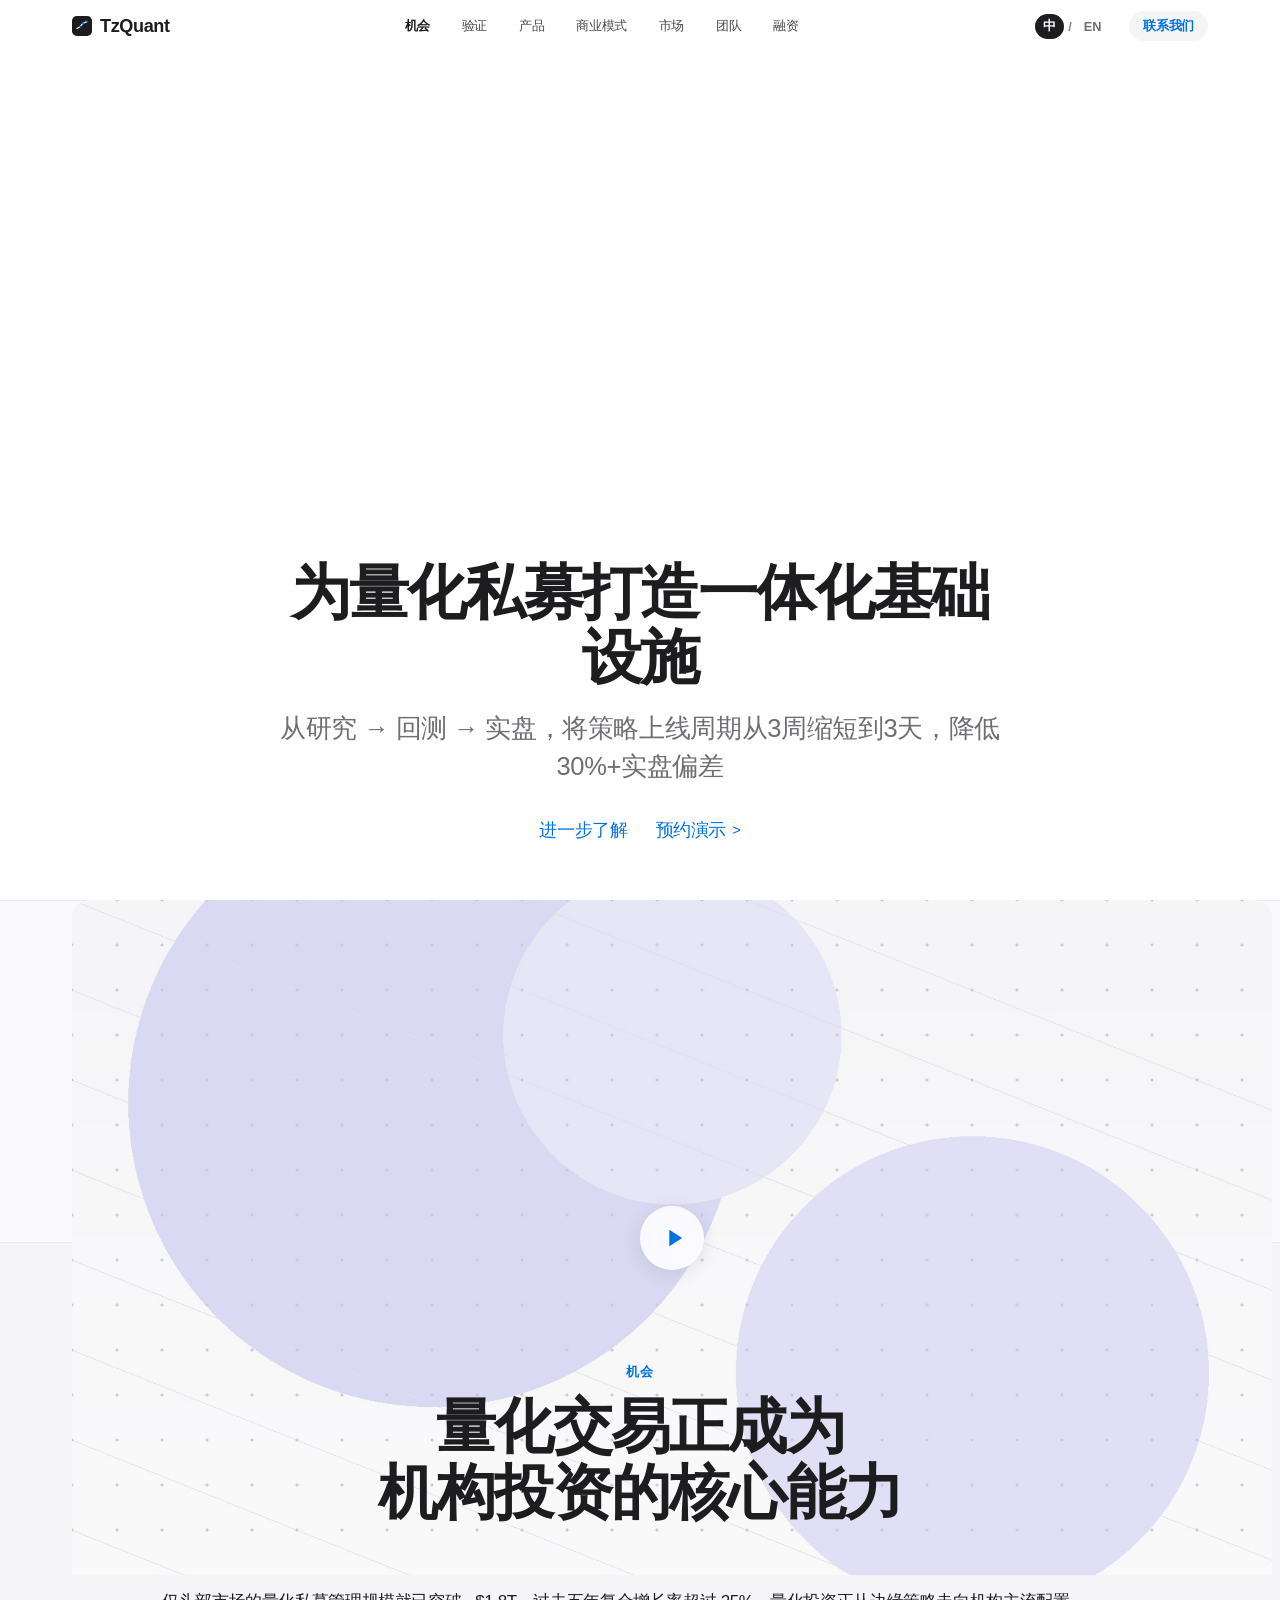
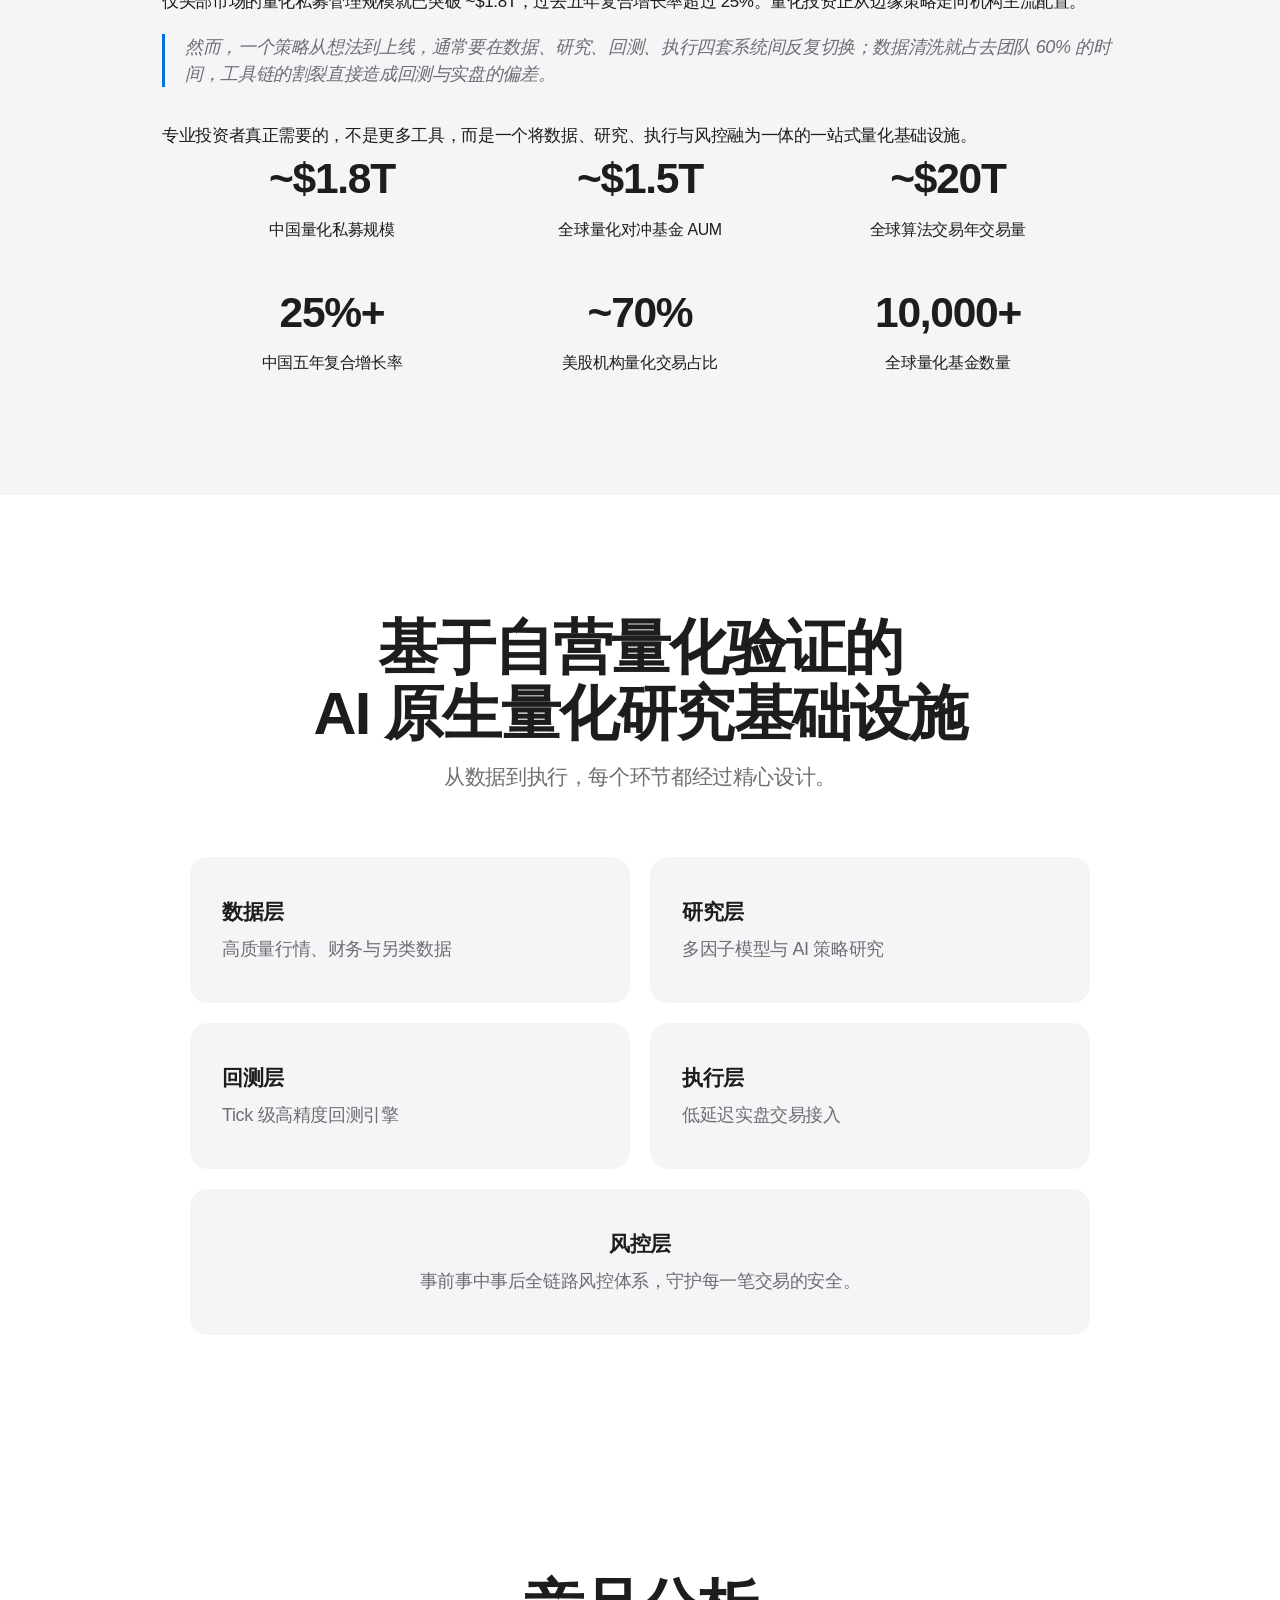
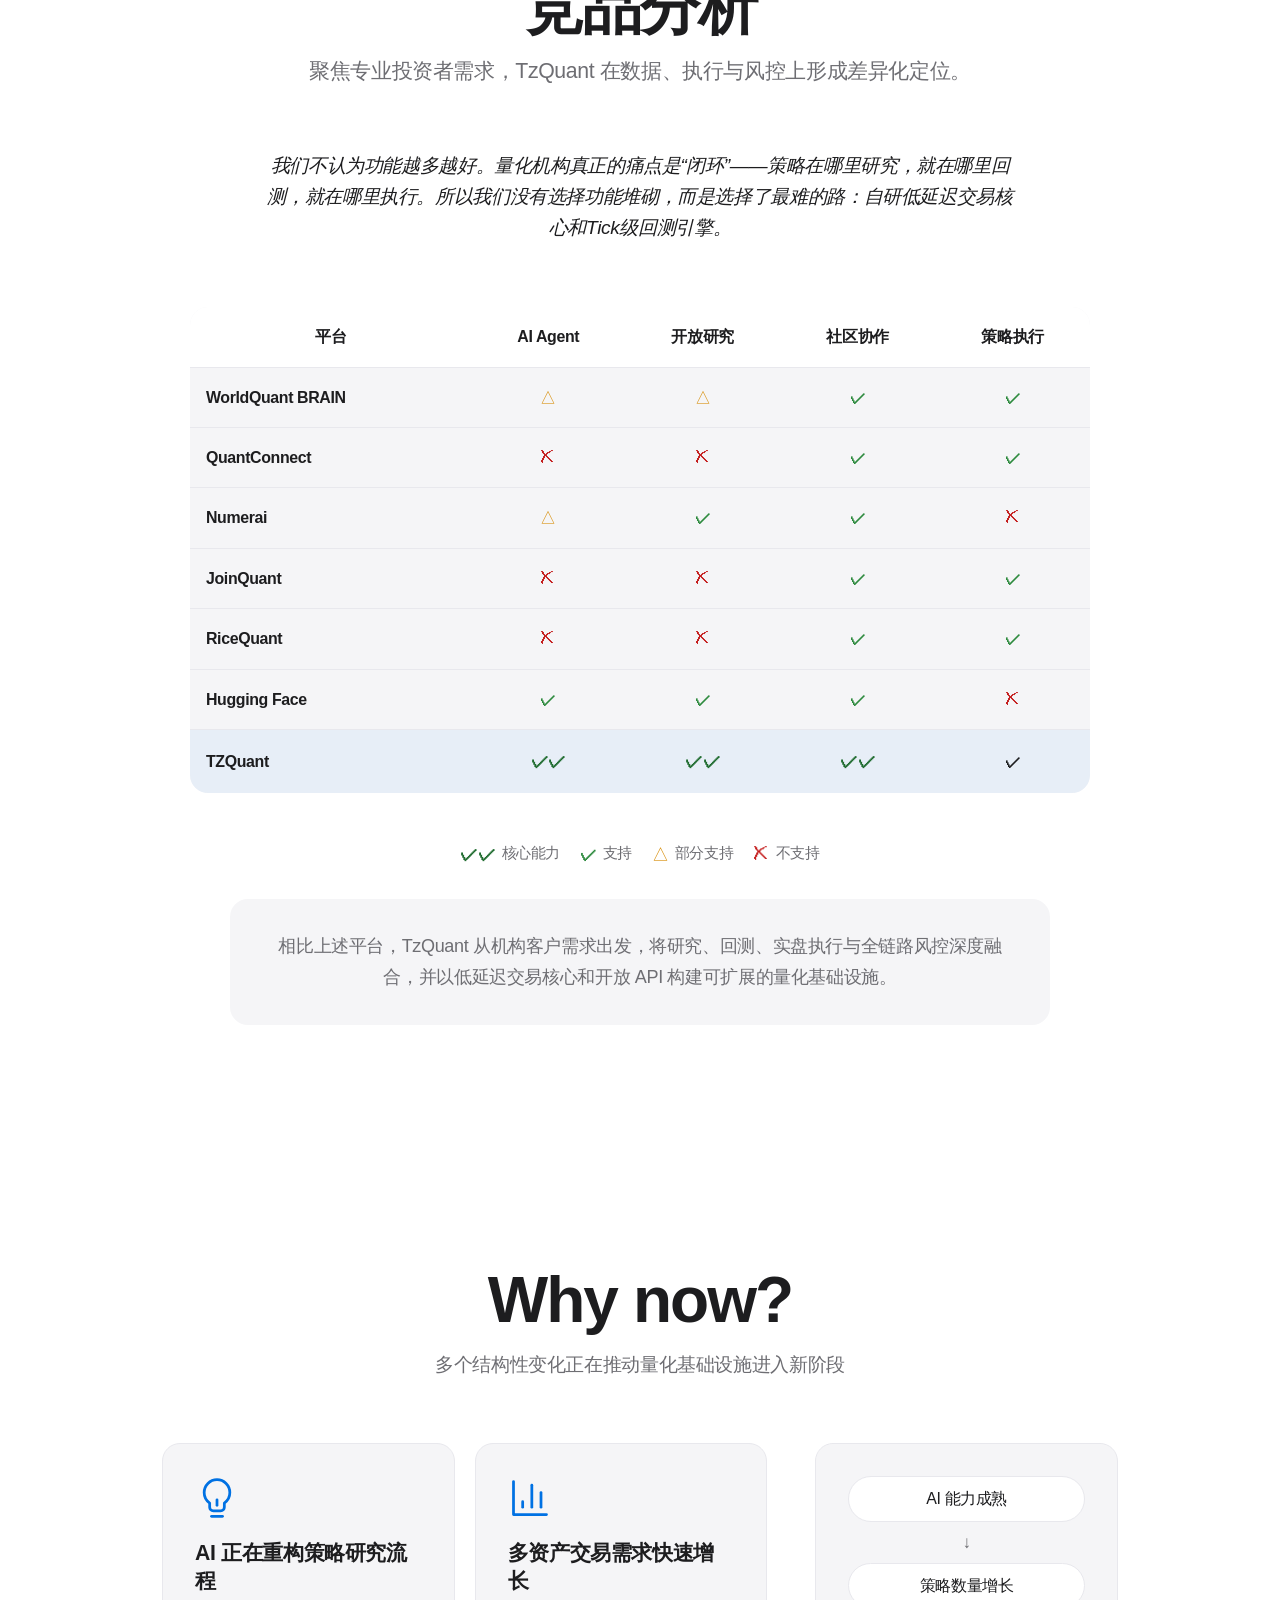
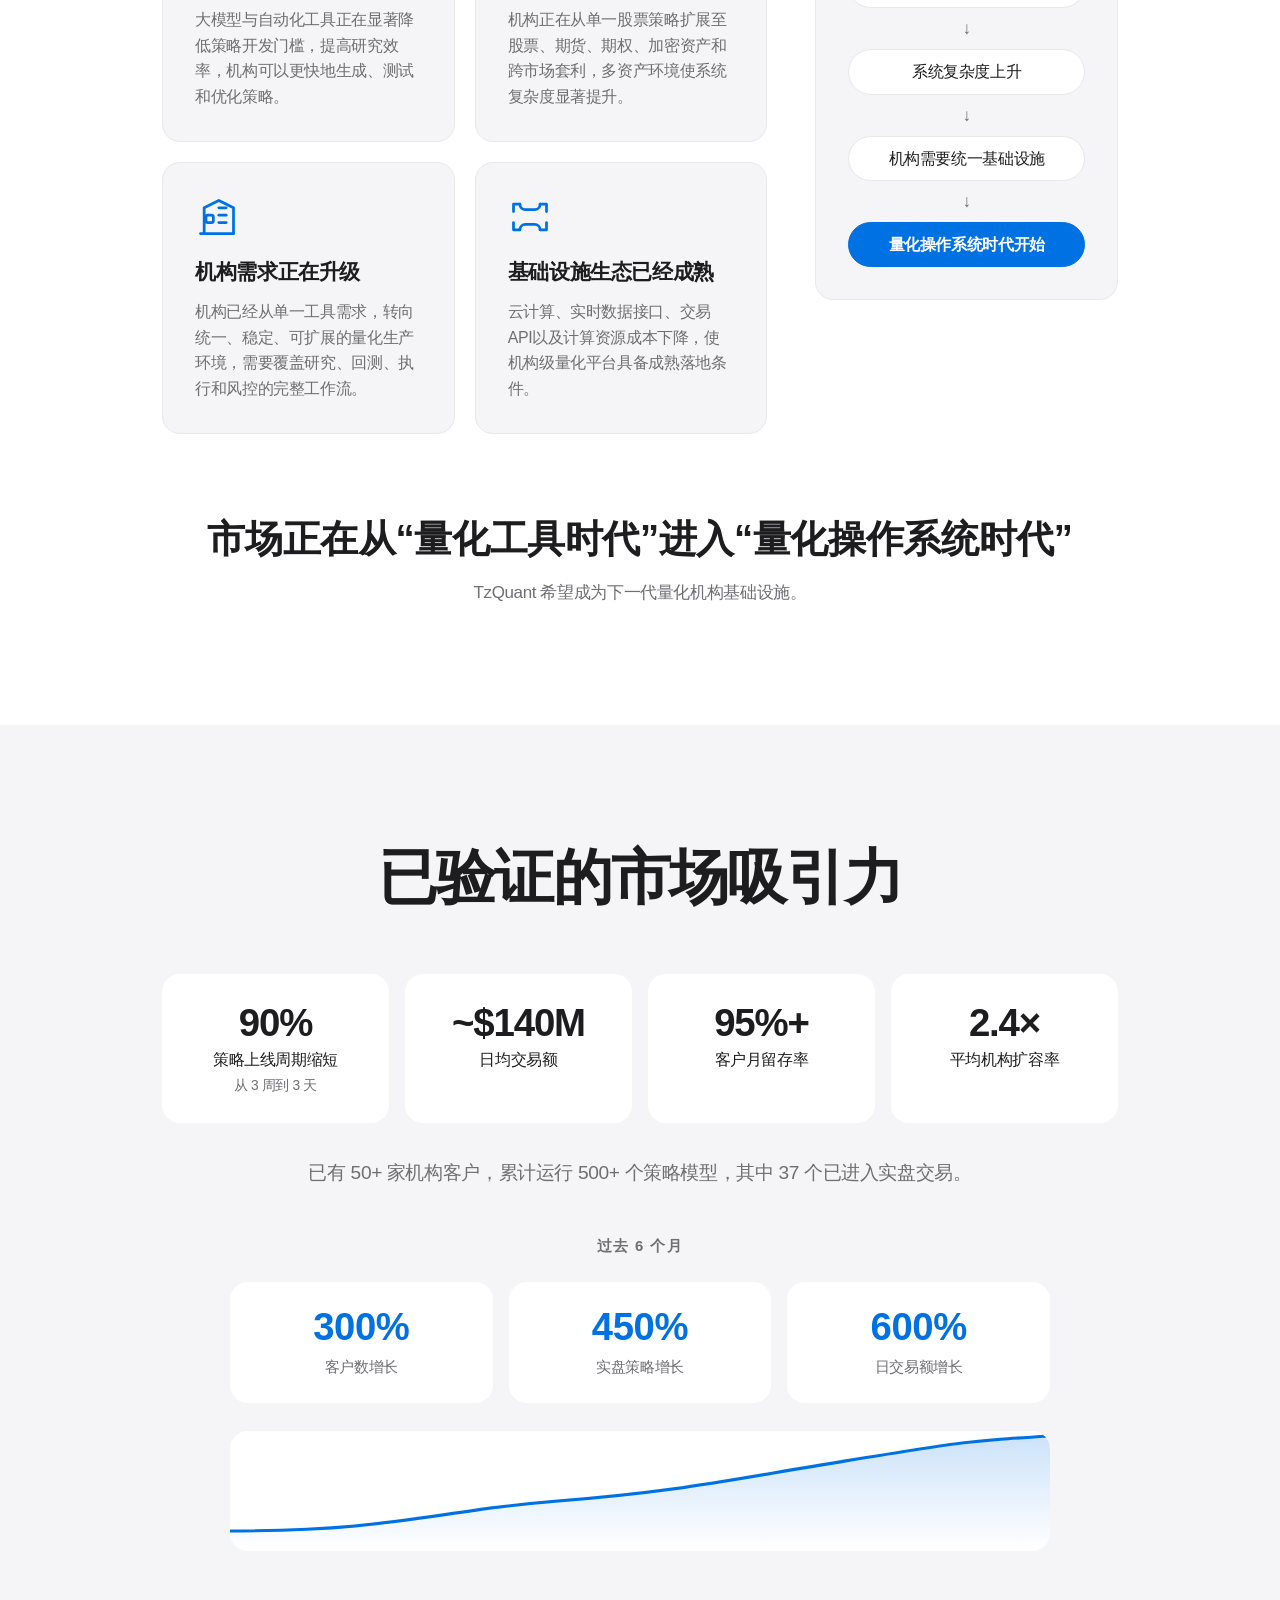
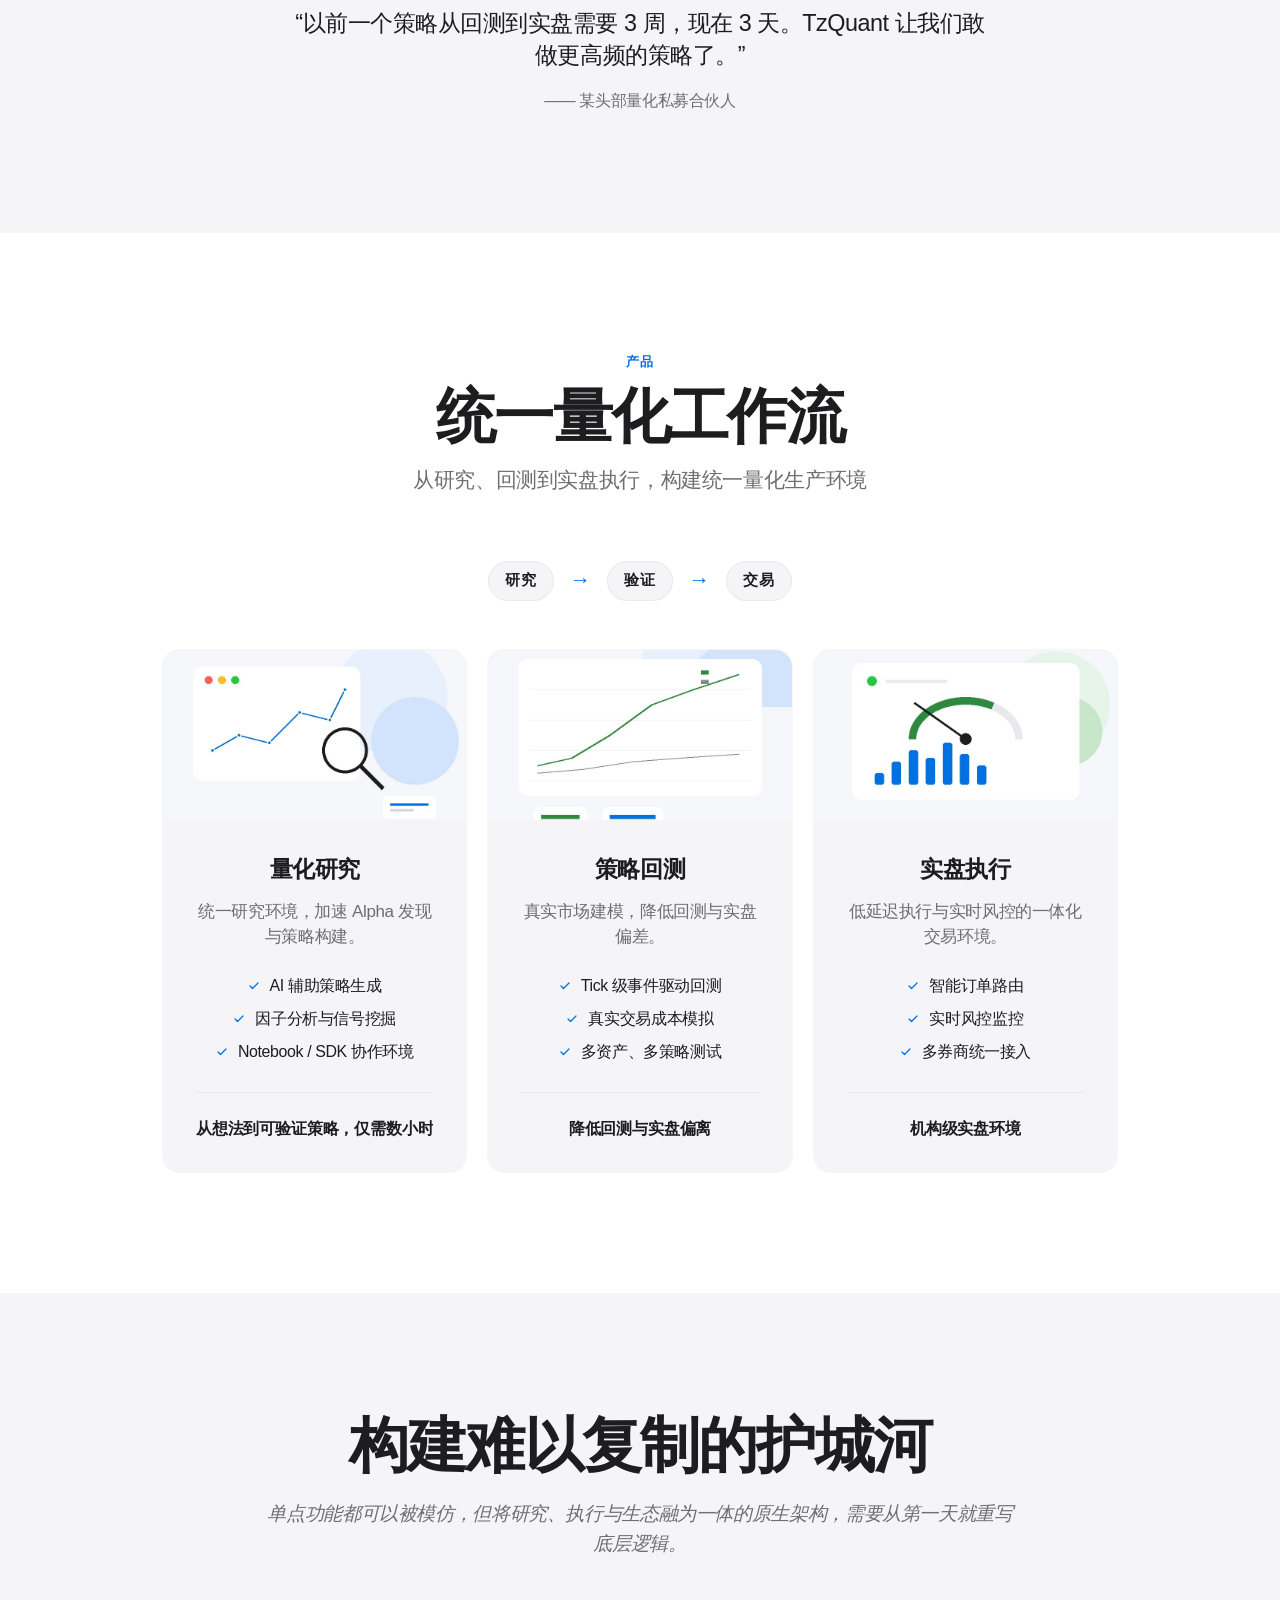
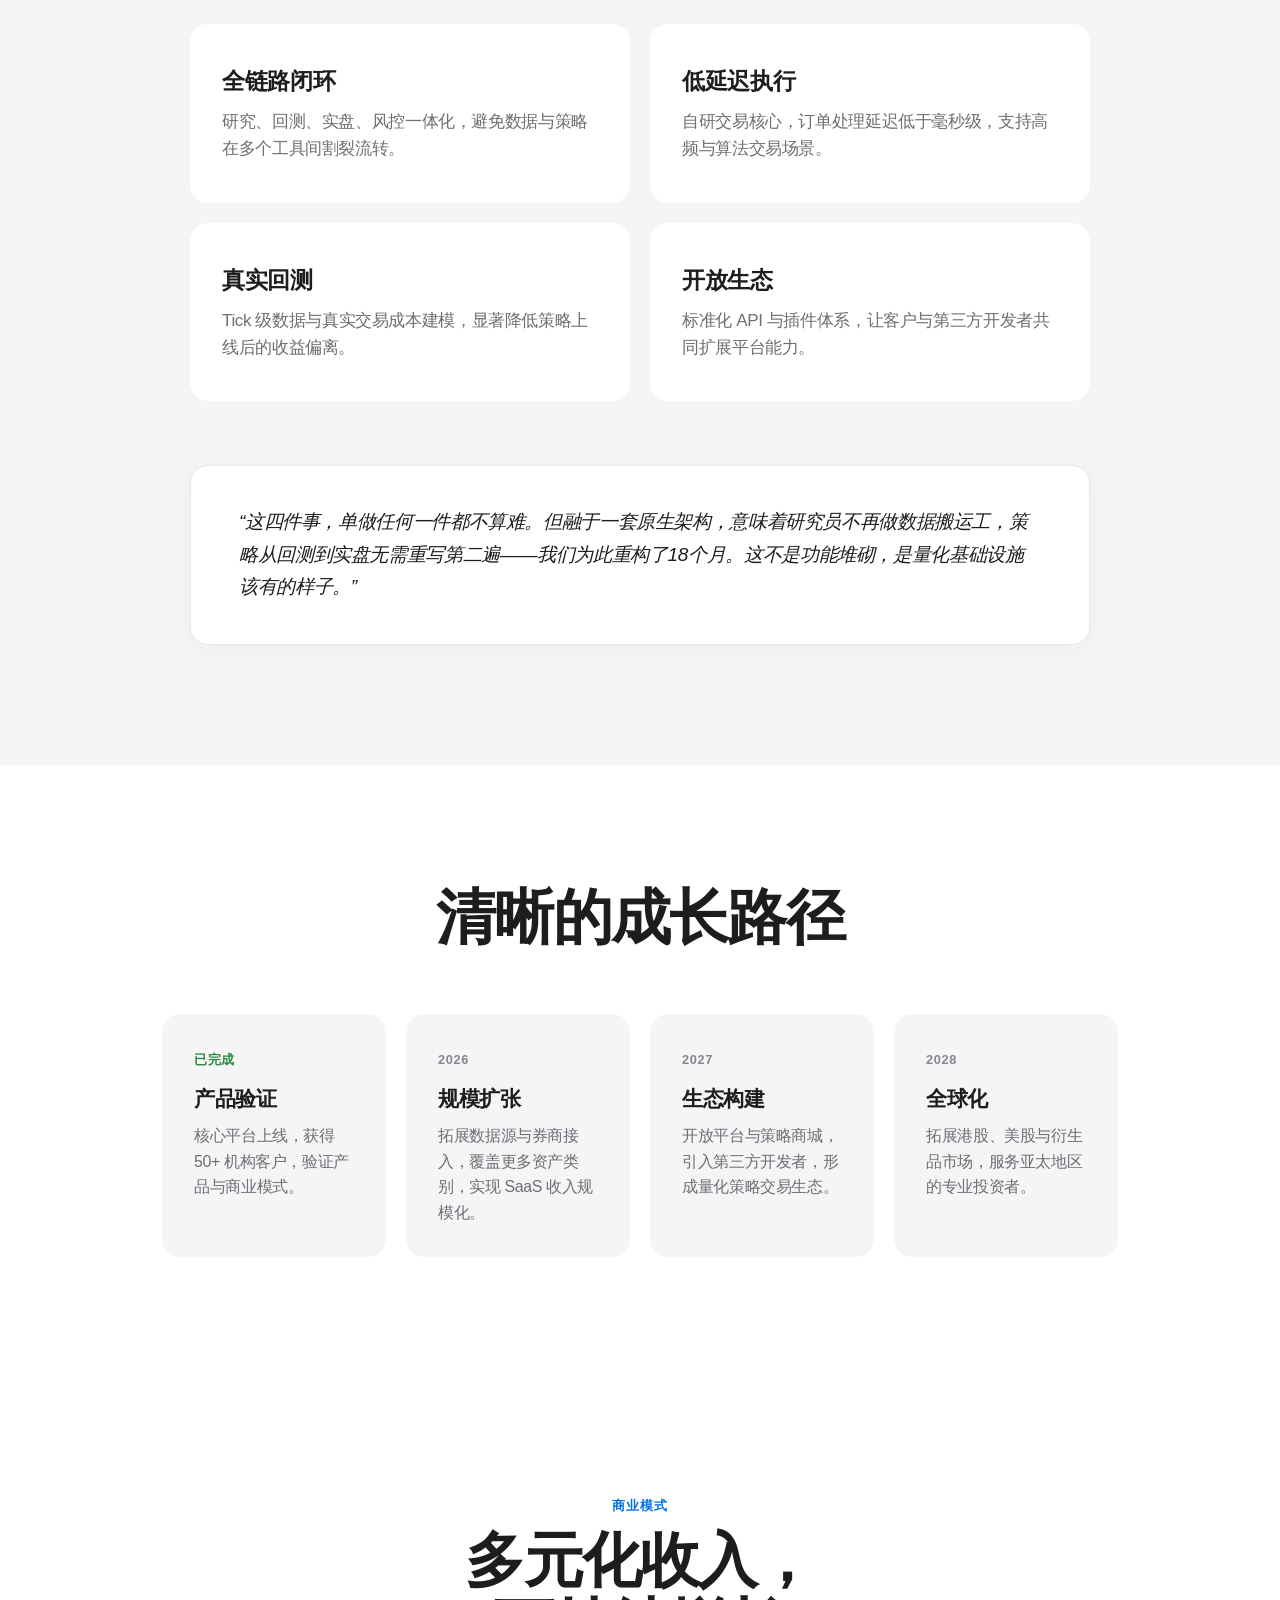
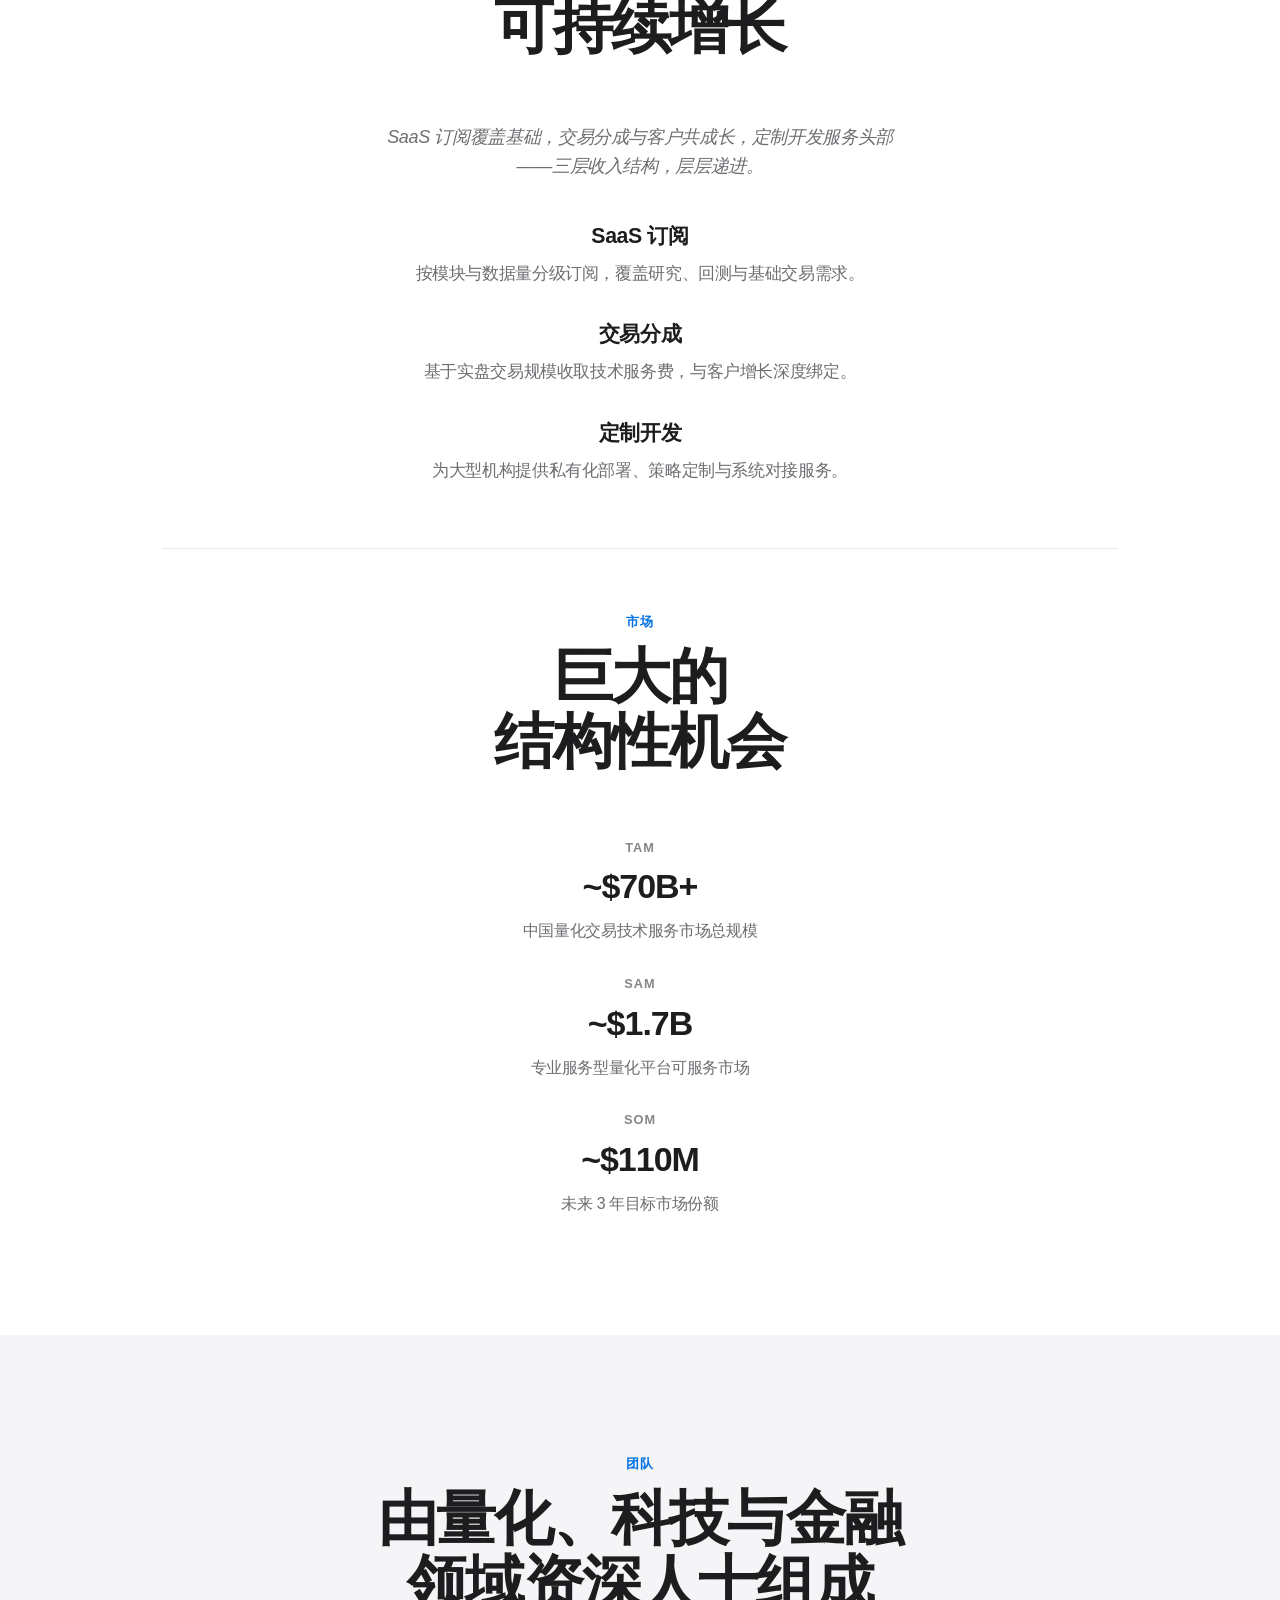
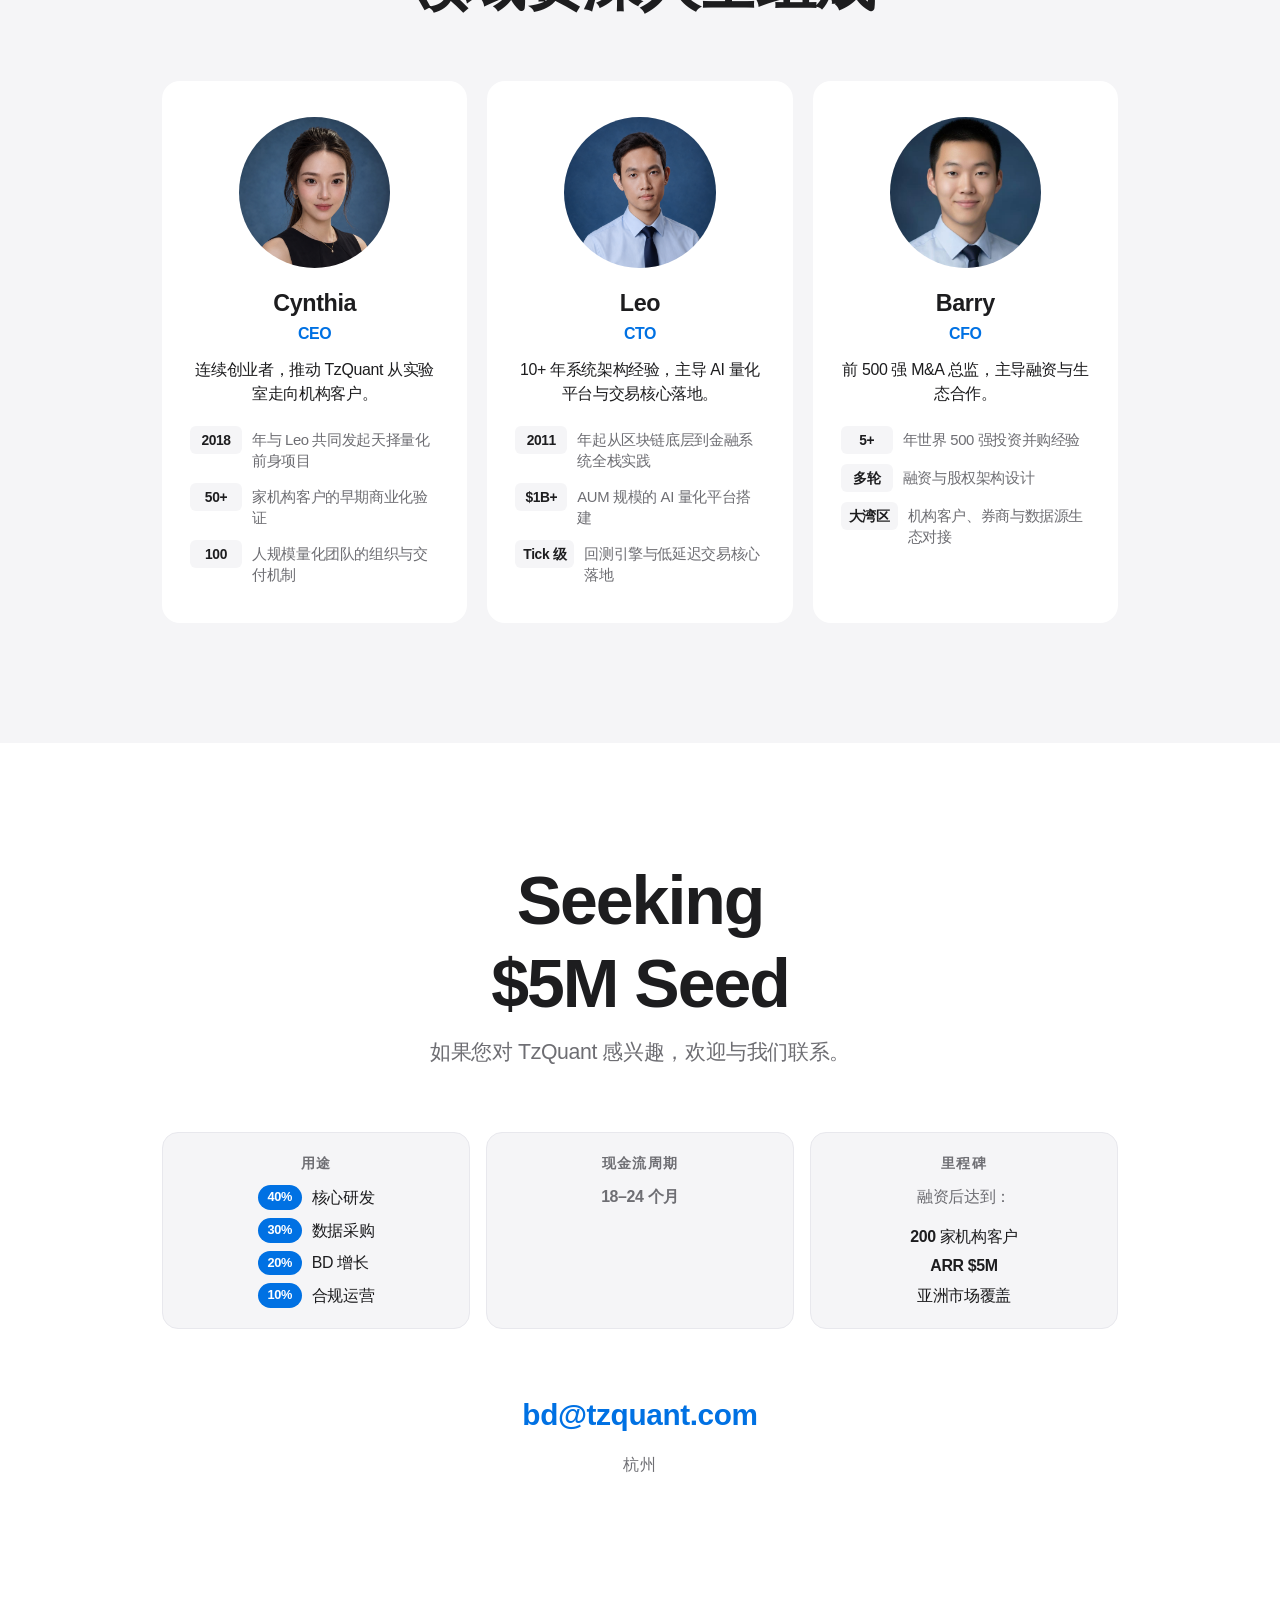
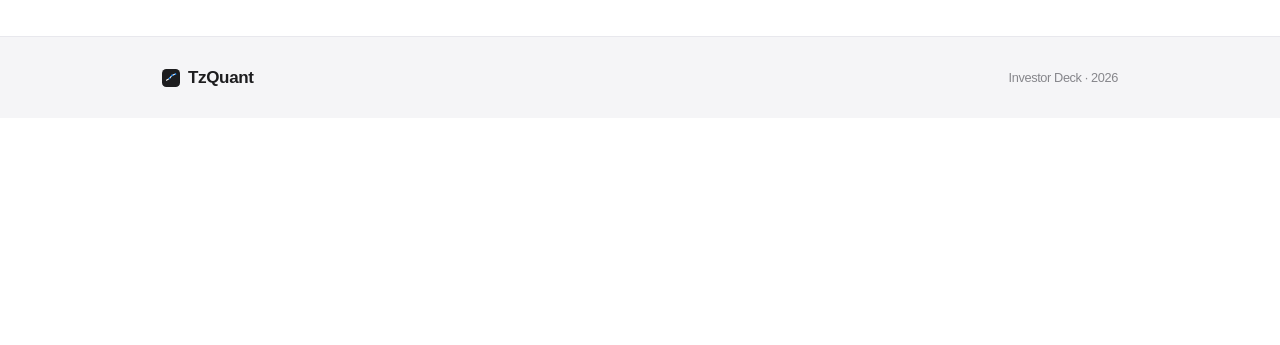
==== commit eb8eaa00: "fix: properly localize team highlight labels while preserving pill style" ====
--- a/index.html
+++ b/index.html
@@ -6,7 +6,7 @@
     <meta name="description" content="TzQuant Investor Deck">
     <title>TzQuant · Investor Deck</title>
     <link rel="icon" type="image/svg+xml" href="assets/logo.svg">
-    <link rel="stylesheet" href="css/style.css?v=42">
+    <link rel="stylesheet" href="css/style.css?v=43">
     <script>
         // Prevent Chinese flash when English is saved
         (function() {
@@ -614,7 +614,7 @@
                     <ul class="member-highlights">
                         <li><strong>2011</strong> <span data-zh="年起从区块链底层到金融系统全栈实践" data-en="full-stack practice from blockchain infrastructure to financial systems">年起从区块链底层到金融系统全栈实践</span></li>
                         <li><strong>$1B+</strong> <span data-zh="AUM 规模的 AI 量化平台搭建" data-en="AUM AI-driven quant platform built">AUM 规模的 AI 量化平台搭建</span></li>
-                        <li><span data-zh="Tick 级" data-en="Tick-level"><strong>Tick 级</strong></span> <span data-zh="回测引擎与低延迟交易核心落地" data-en="tick-level backtest engine and low-latency trading core delivered">回测引擎与低延迟交易核心落地</span></li>
+                        <li><span class="highlight-label" data-zh="Tick 级" data-en="Tick-level">Tick 级</span> <span data-zh="回测引擎与低延迟交易核心落地" data-en="tick-level backtest engine and low-latency trading core delivered">回测引擎与低延迟交易核心落地</span></li>
                     </ul>
                 </div>
                 <div class="team-card">
@@ -624,8 +624,8 @@
                     <p class="member-tagline" data-zh="前 500 强 M&A 总监，主导融资与生态合作。" data-en="Former Fortune 500 M&A director, leading financing and ecosystem partnerships.">前 500 强 M&A 总监，主导融资与生态合作。</p>
                     <ul class="member-highlights">
                         <li><strong>5+</strong> <span data-zh="年世界 500 强投资并购经验" data-en="years of Fortune 500 investment and M&A experience">年世界 500 强投资并购经验</span></li>
-                        <li><span data-zh="多轮" data-en="Multiple rounds"><strong>多轮</strong></span> <span data-zh="融资与股权架构设计" data-en="funding rounds and equity structuring">融资与股权架构设计</span></li>
-                        <li><span data-zh="大湾区" data-en="Greater Bay Area"><strong>大湾区</strong></span> <span data-zh="机构客户、券商与数据源生态对接" data-en="ecosystem connections with institutional clients, brokers, and data providers">机构客户、券商与数据源生态对接</span></li>
+                        <li><span class="highlight-label" data-zh="多轮" data-en="Multiple rounds">多轮</span> <span data-zh="融资与股权架构设计" data-en="funding rounds and equity structuring">融资与股权架构设计</span></li>
+                        <li><span class="highlight-label" data-zh="大湾区" data-en="Greater Bay Area">大湾区</span> <span data-zh="机构客户、券商与数据源生态对接" data-en="ecosystem connections with institutional clients, brokers, and data providers">机构客户、券商与数据源生态对接</span></li>
                     </ul>
                 </div>
             </div>
--- a/css/style.css
+++ b/css/style.css
@@ -1569,7 +1569,8 @@
     line-height: 1.45;
 }
 
-.member-highlights li strong {
+.member-highlights li strong,
+.member-highlights li .highlight-label {
     display: inline-flex;
     align-items: center;
     justify-content: center;
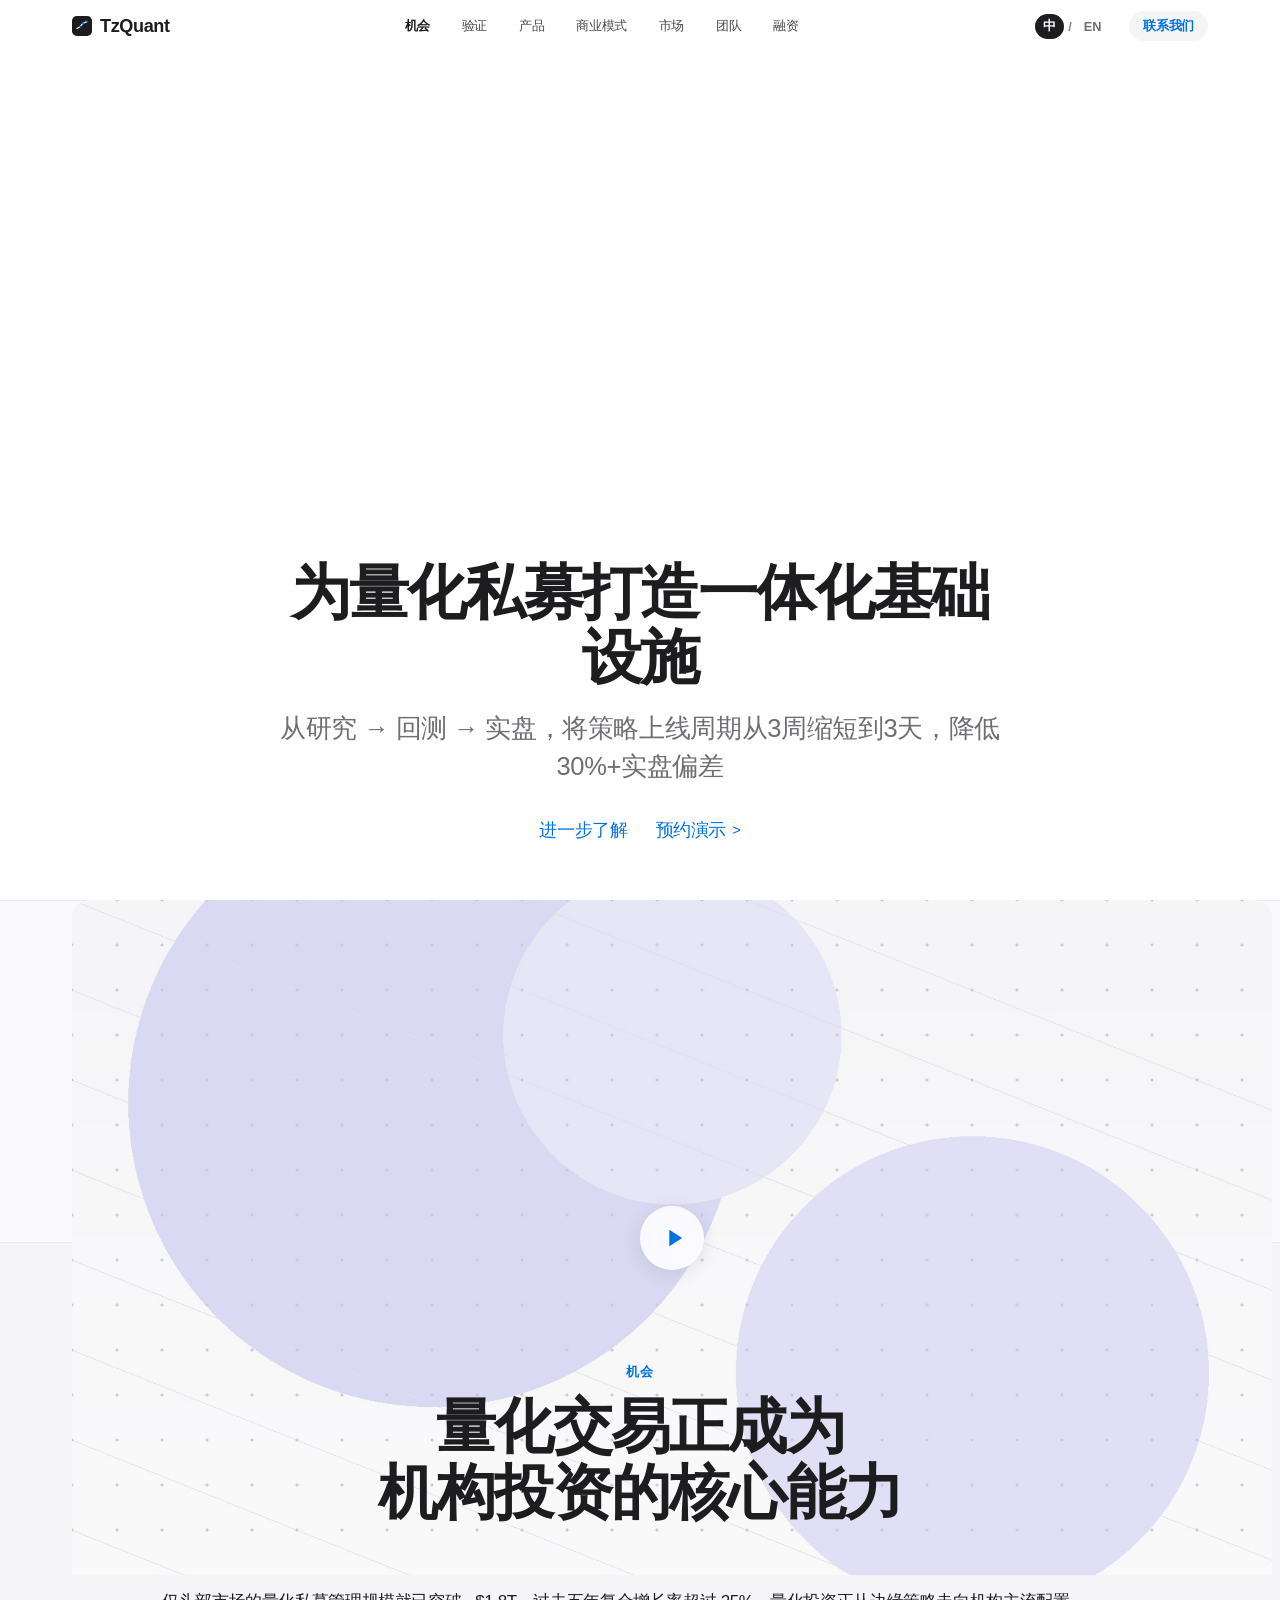
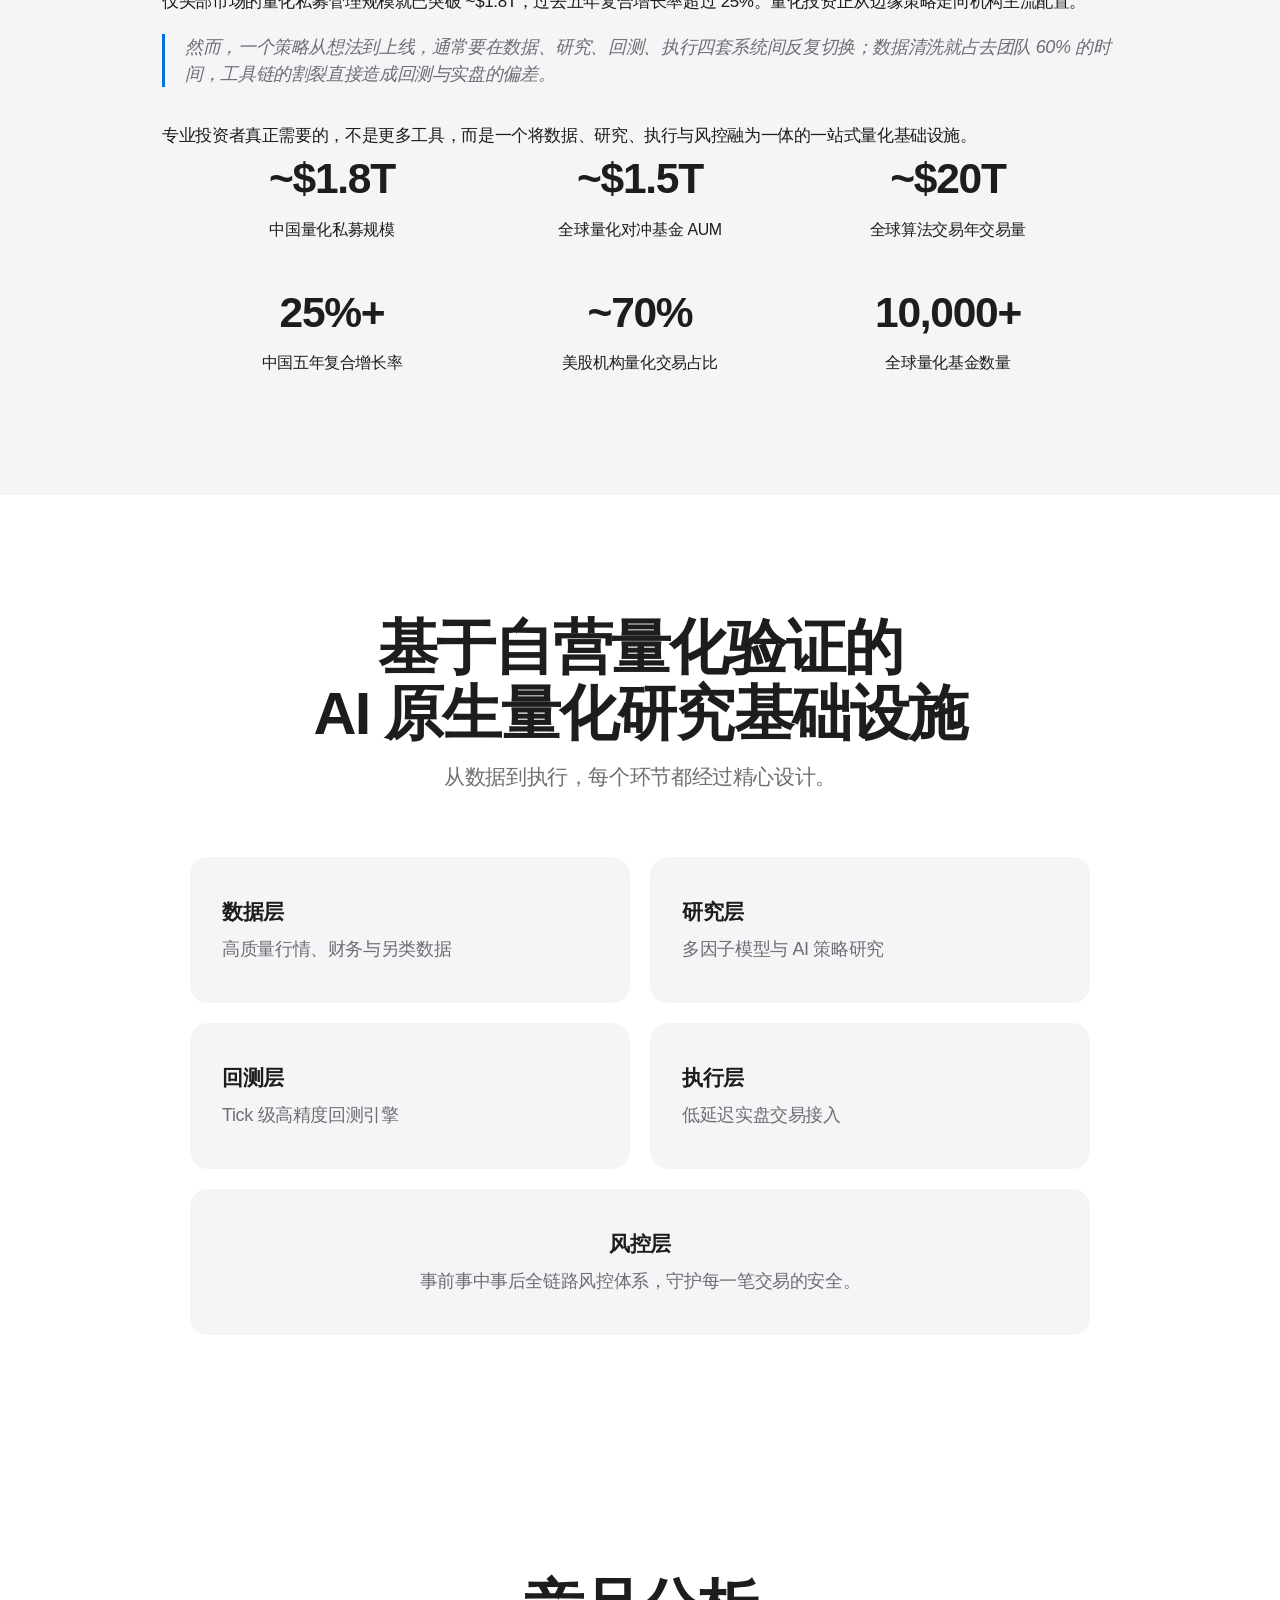
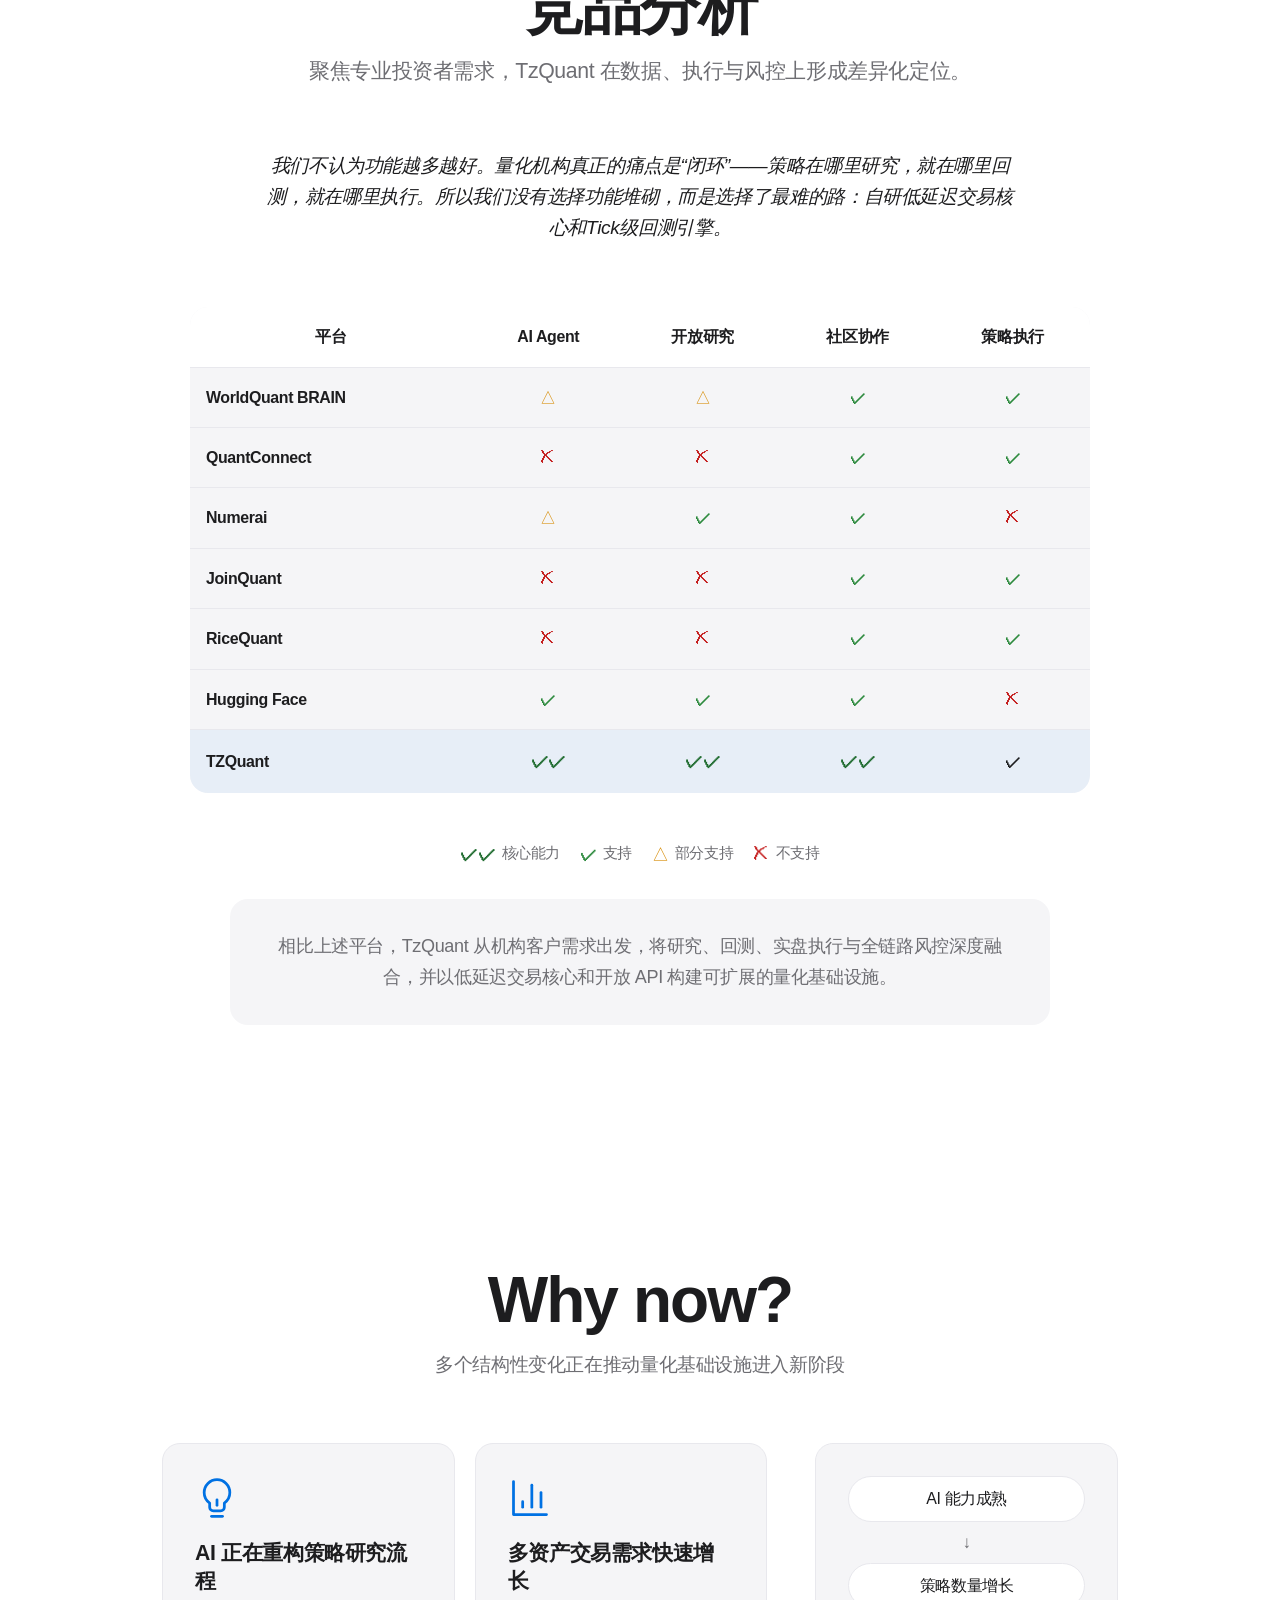
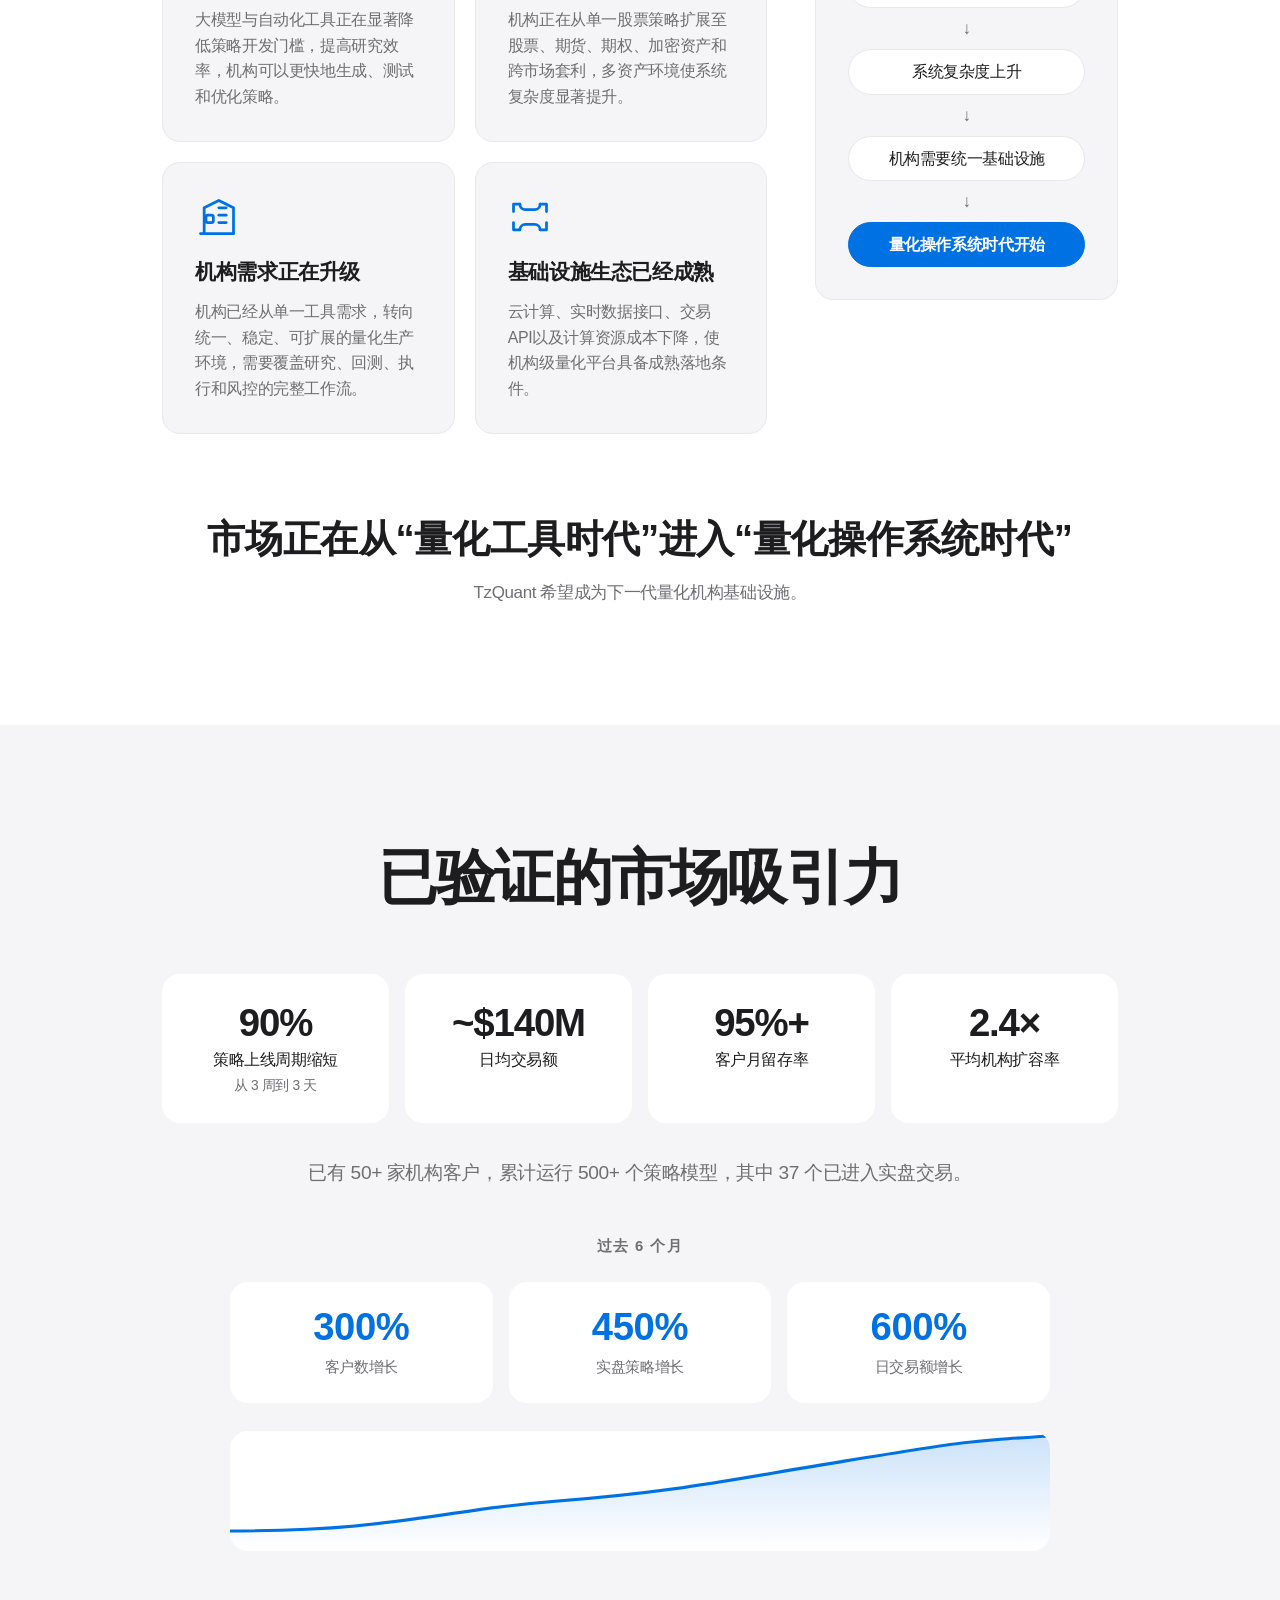
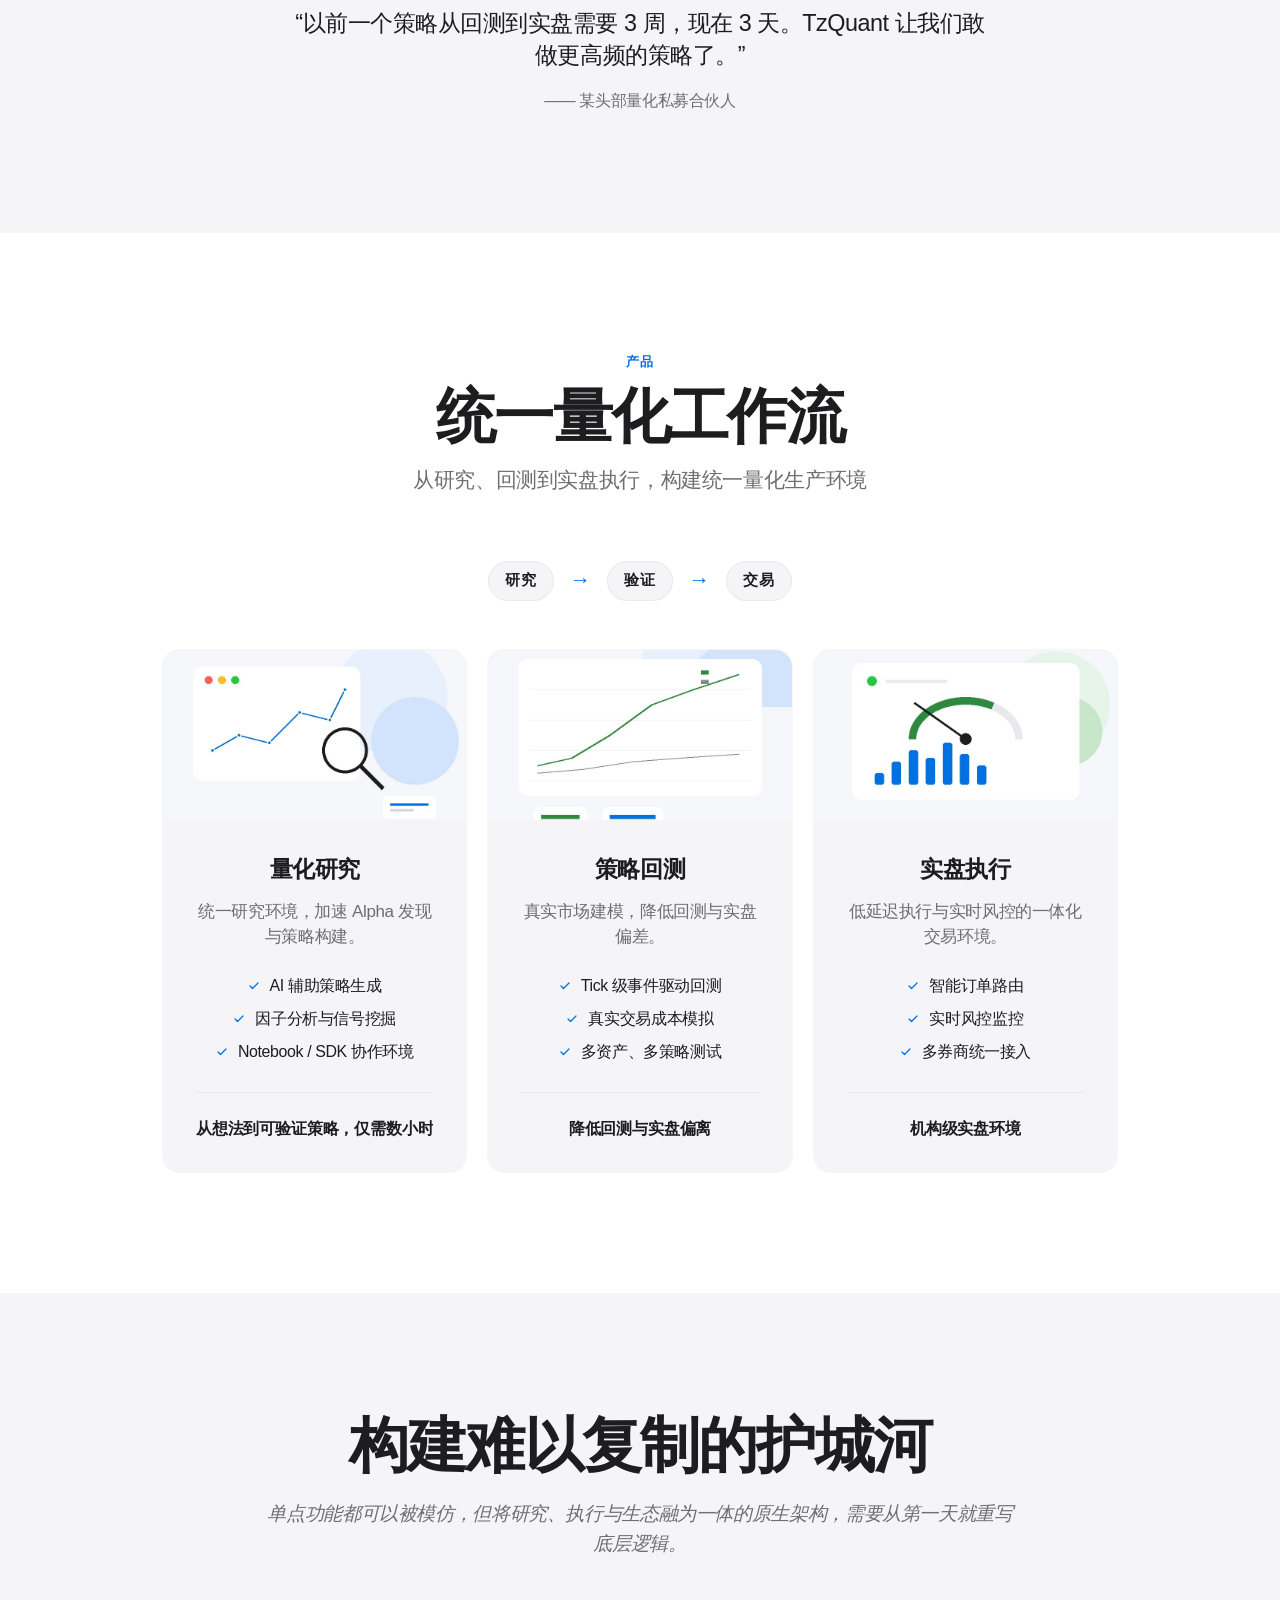
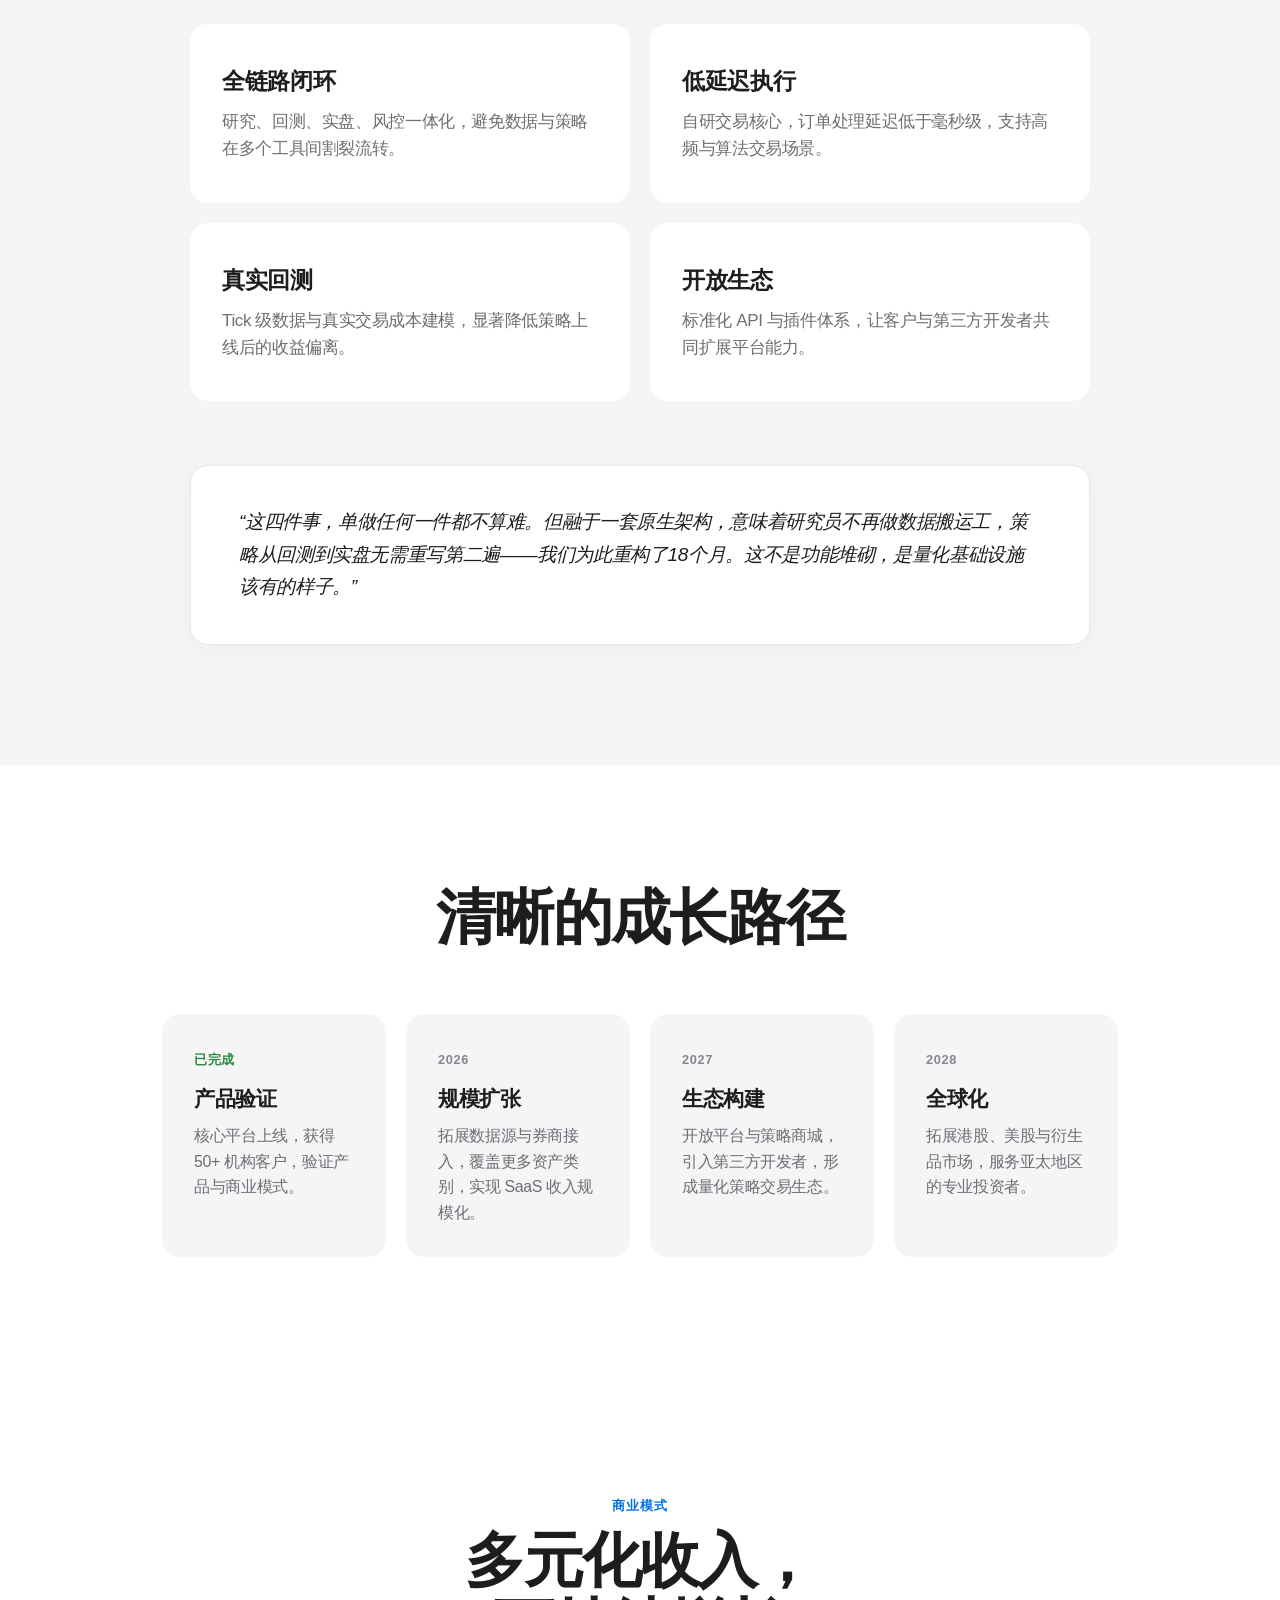
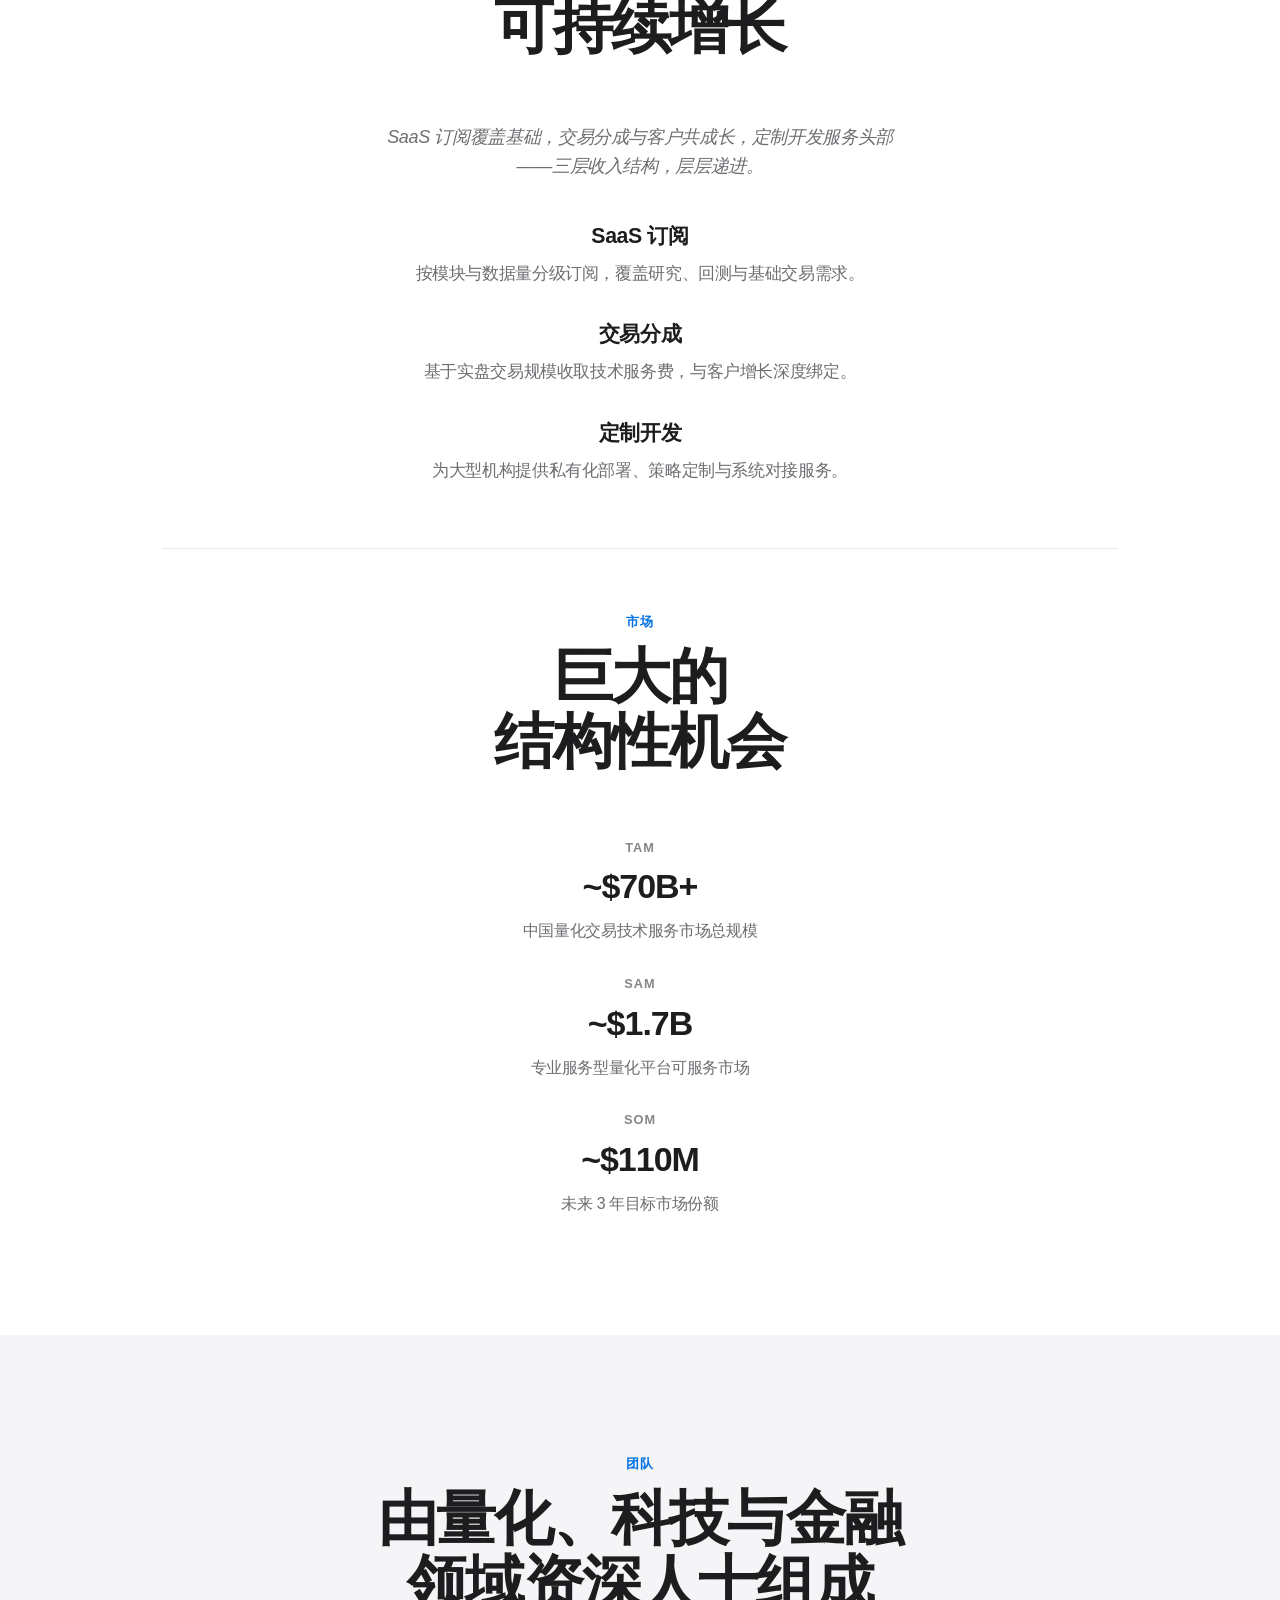
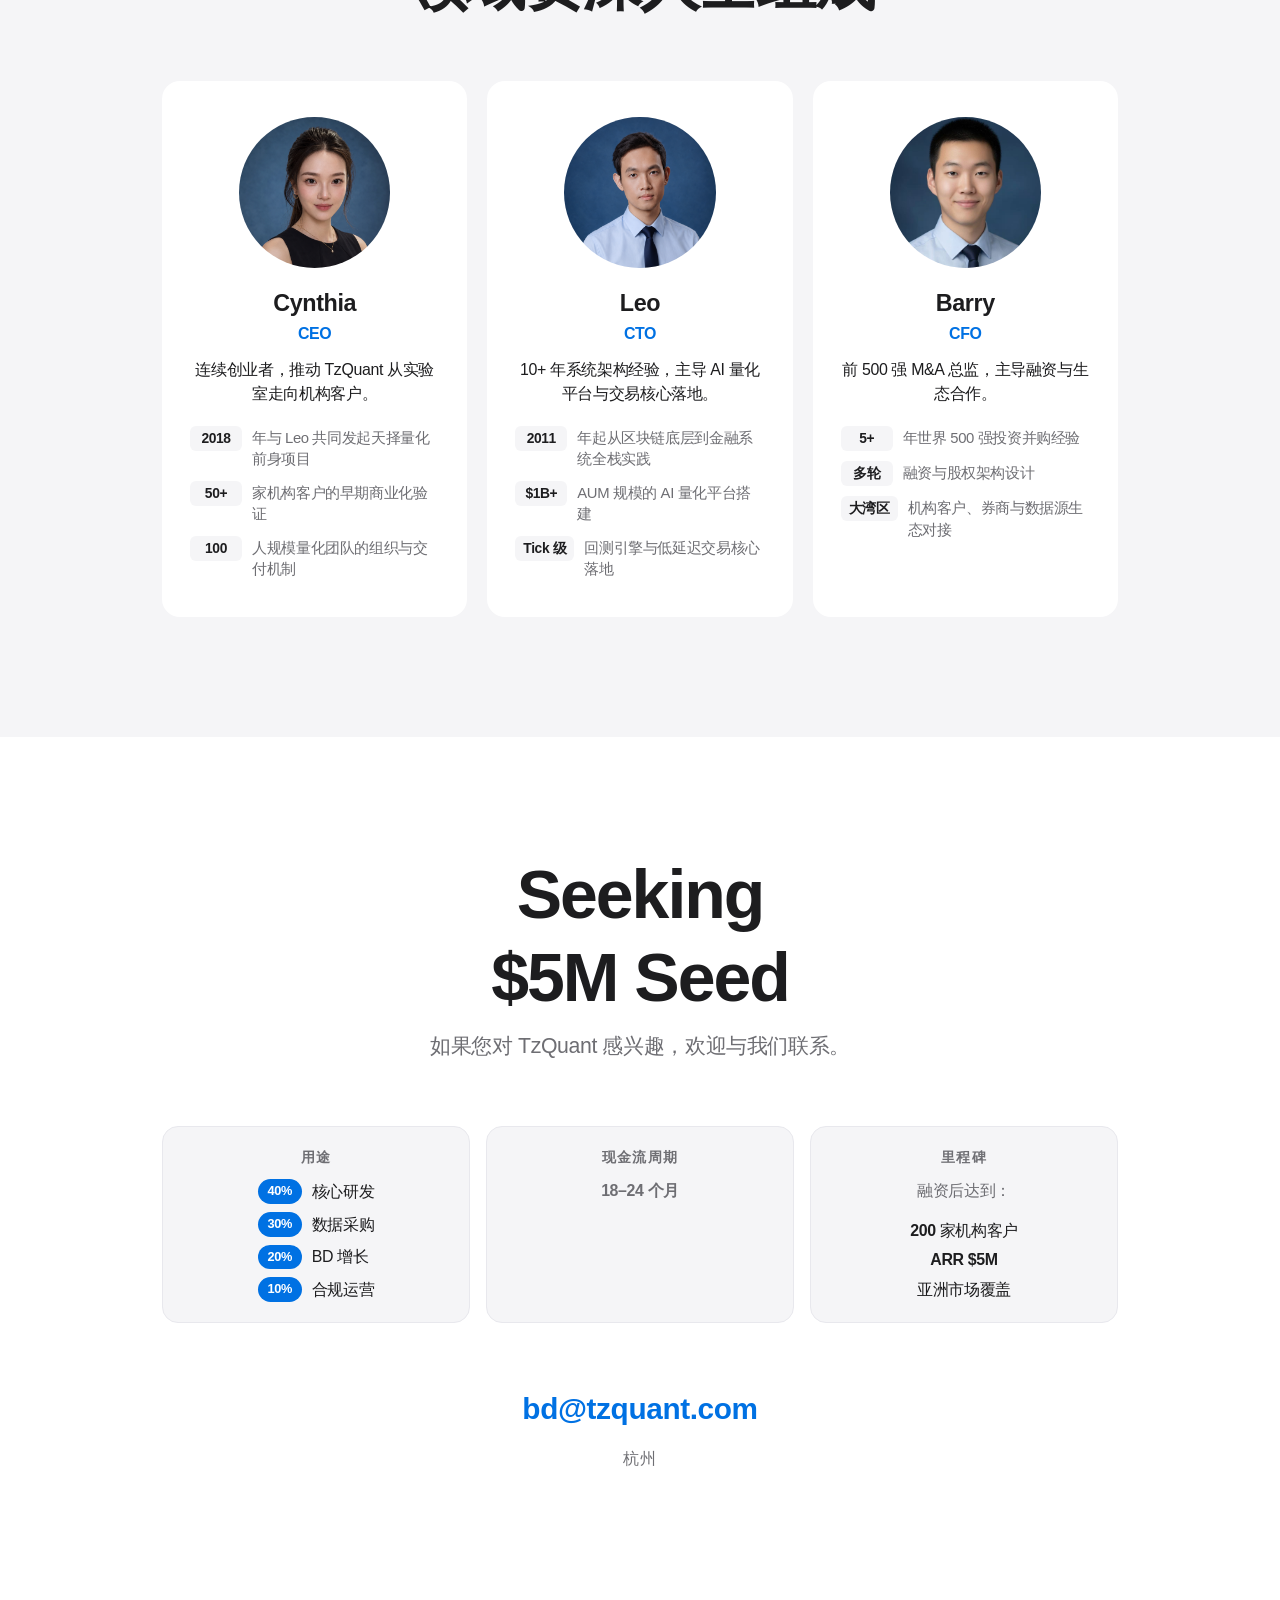
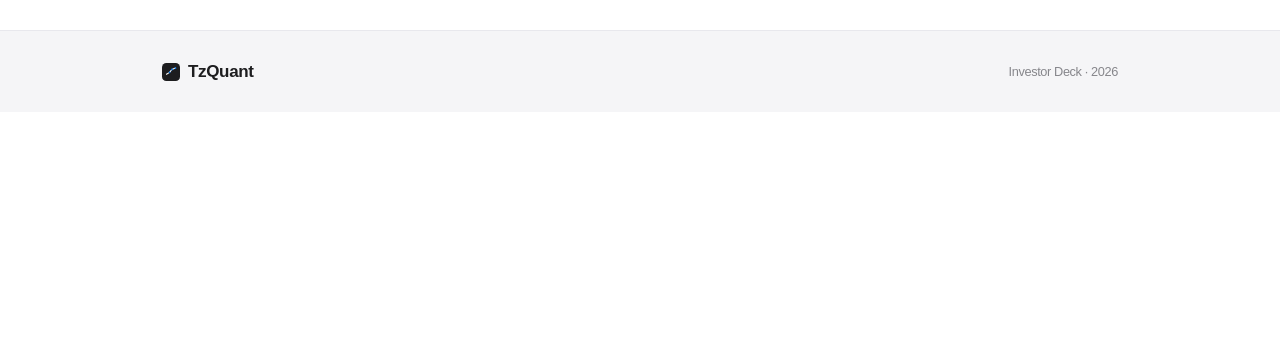
==== commit 2757519c: "style: allow English team labels to wrap with smaller font" ====
--- a/index.html
+++ b/index.html
@@ -6,7 +6,7 @@
     <meta name="description" content="TzQuant Investor Deck">
     <title>TzQuant · Investor Deck</title>
     <link rel="icon" type="image/svg+xml" href="assets/logo.svg">
-    <link rel="stylesheet" href="css/style.css?v=43">
+    <link rel="stylesheet" href="css/style.css?v=44">
     <script>
         // Prevent Chinese flash when English is saved
         (function() {
--- a/css/style.css
+++ b/css/style.css
@@ -1575,6 +1575,7 @@
     align-items: center;
     justify-content: center;
     min-width: 52px;
+    max-width: 80px;
     padding: 4px 8px;
     background: var(--bg-soft);
     border-radius: 6px;
@@ -1582,6 +1583,13 @@
     font-weight: 700;
     color: var(--text);
     flex-shrink: 0;
+    text-align: center;
+    line-height: 1.25;
+}
+
+.lang-en .member-highlights li .highlight-label {
+    font-size: 0.6875rem;
+    line-height: 1.2;
 }
 
 /* Contact */
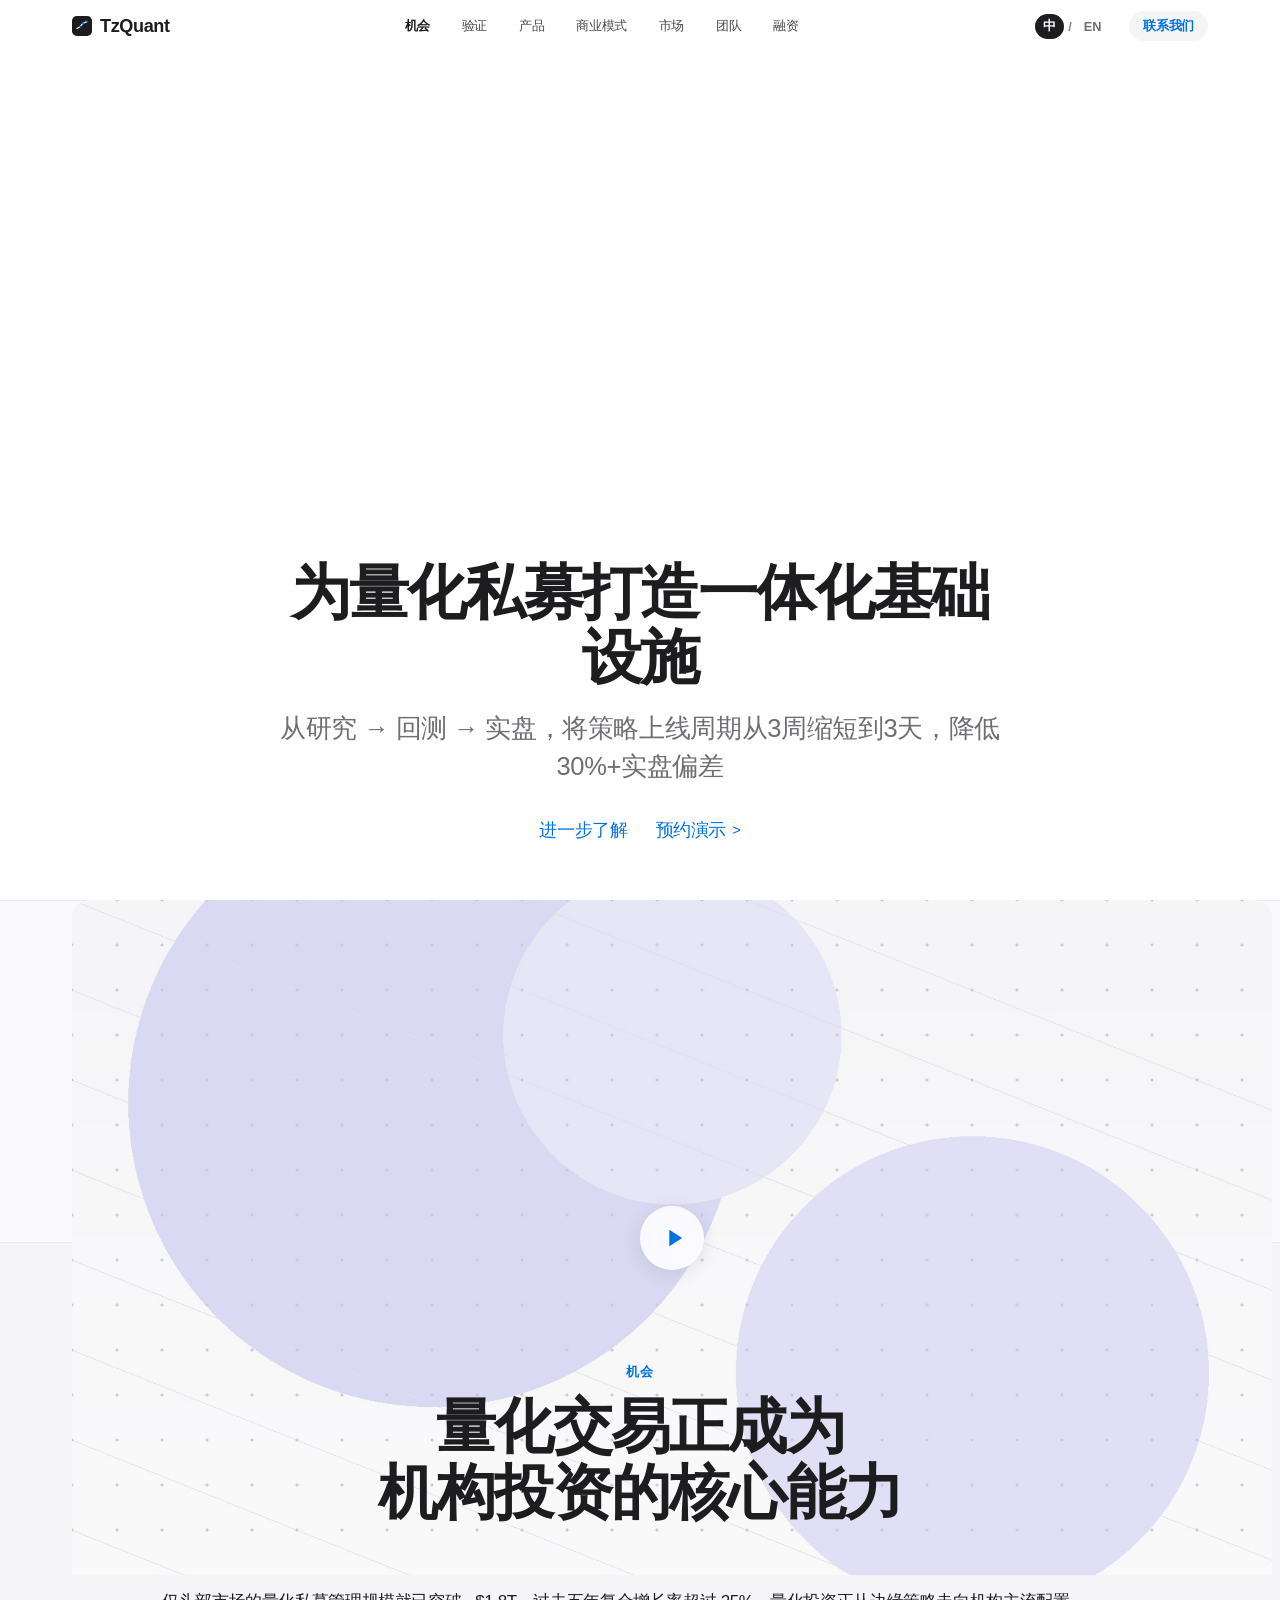
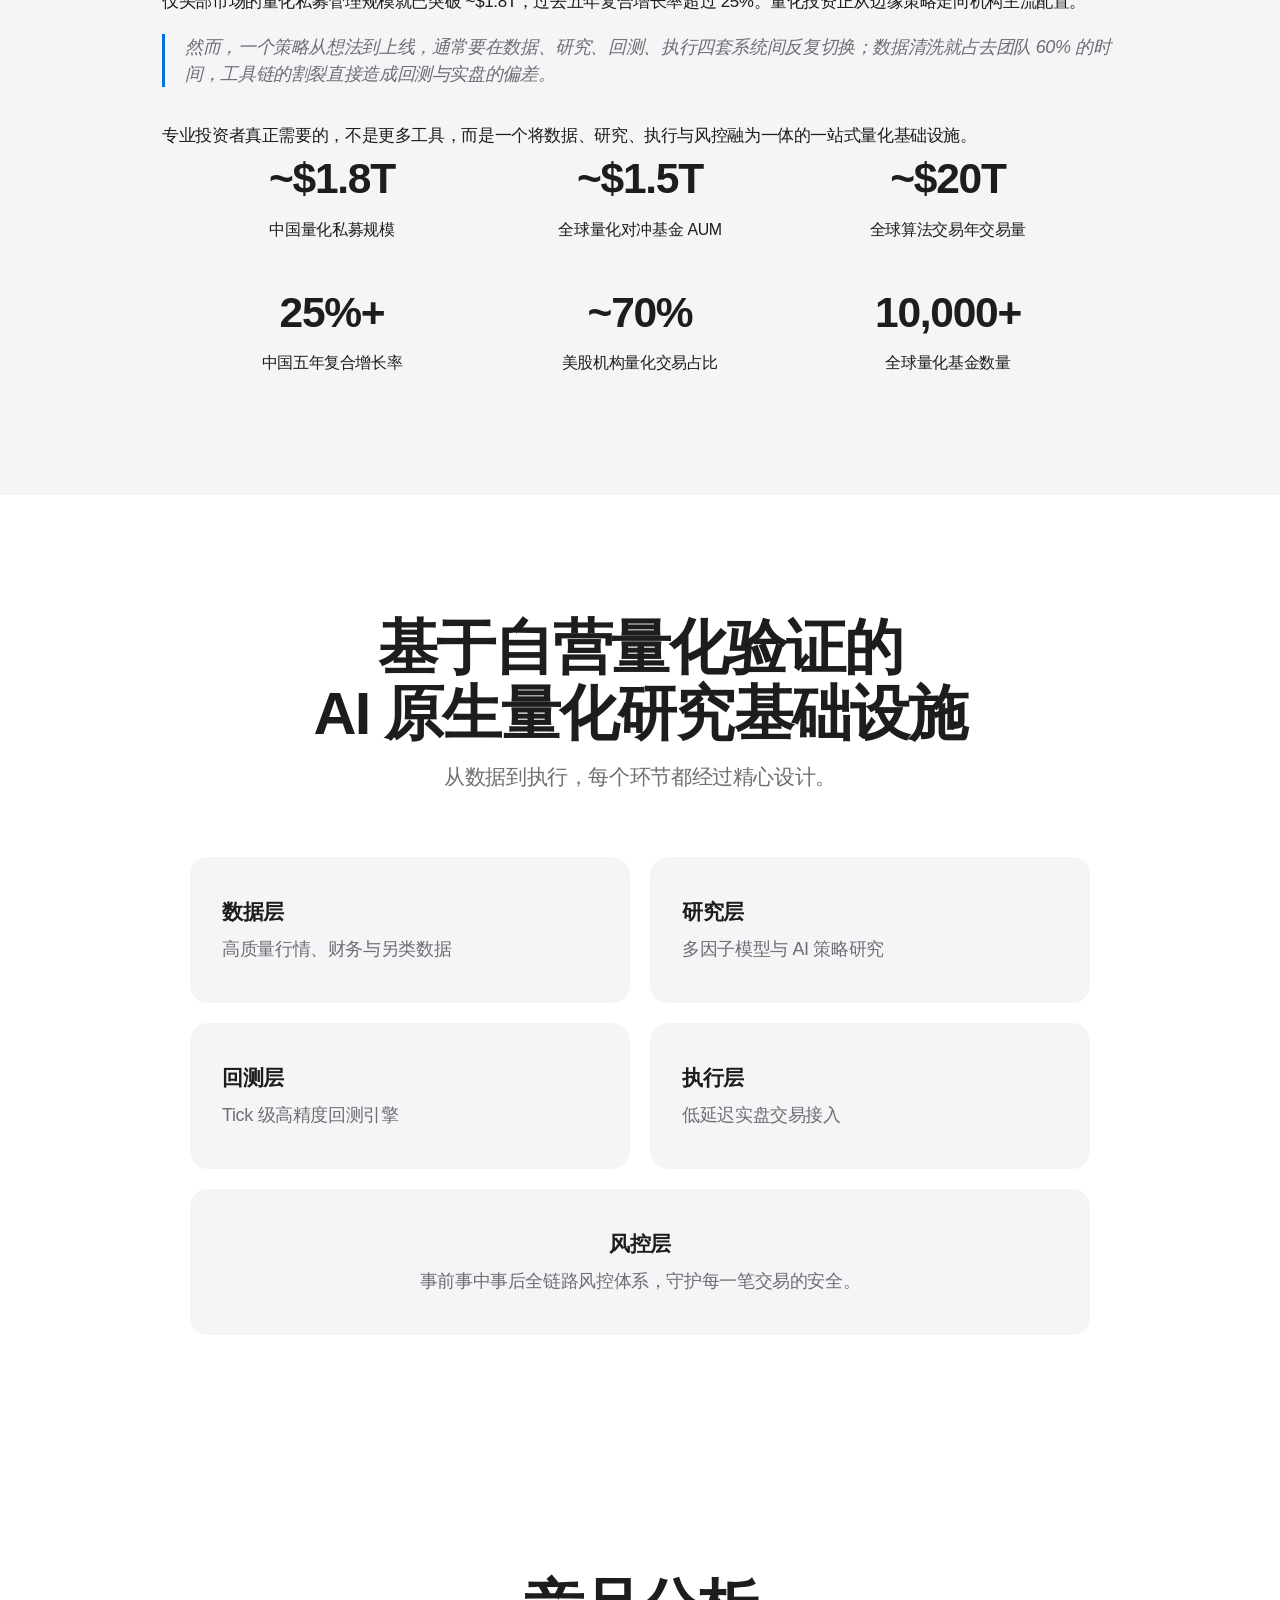
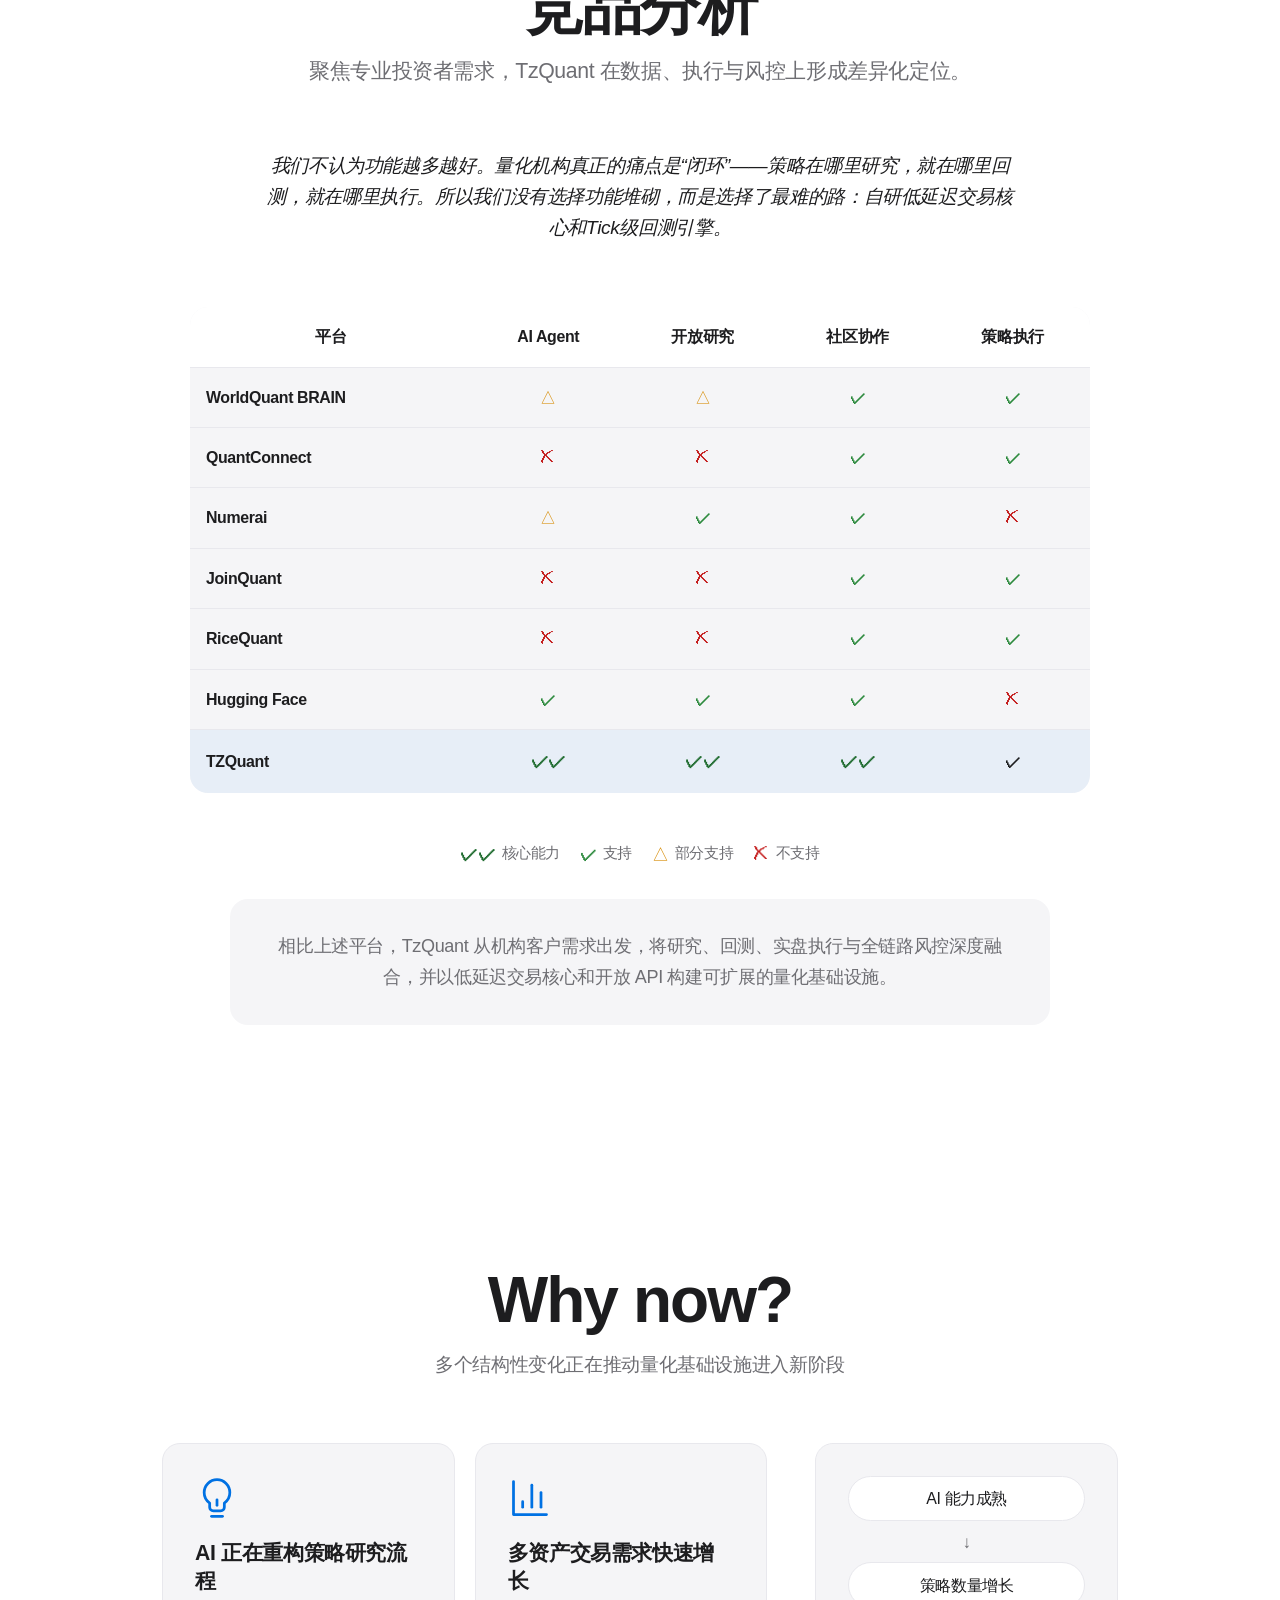
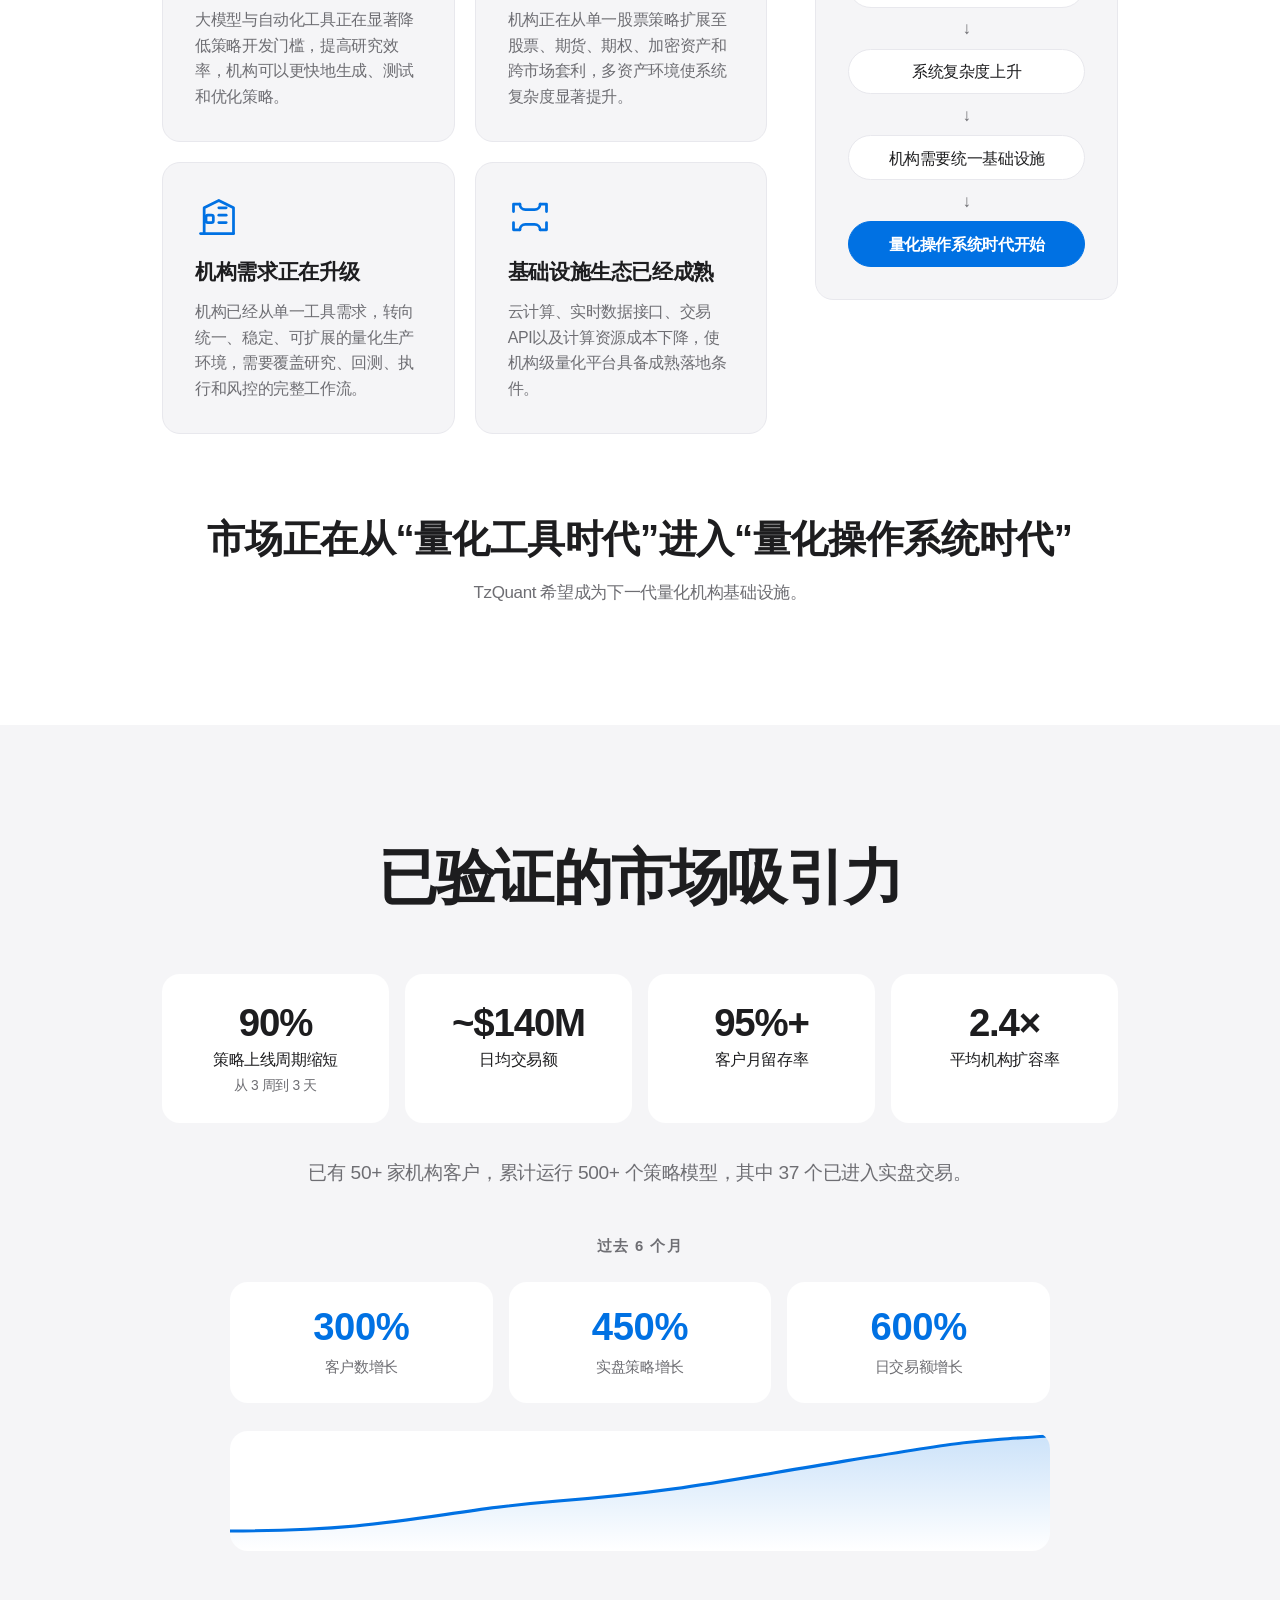
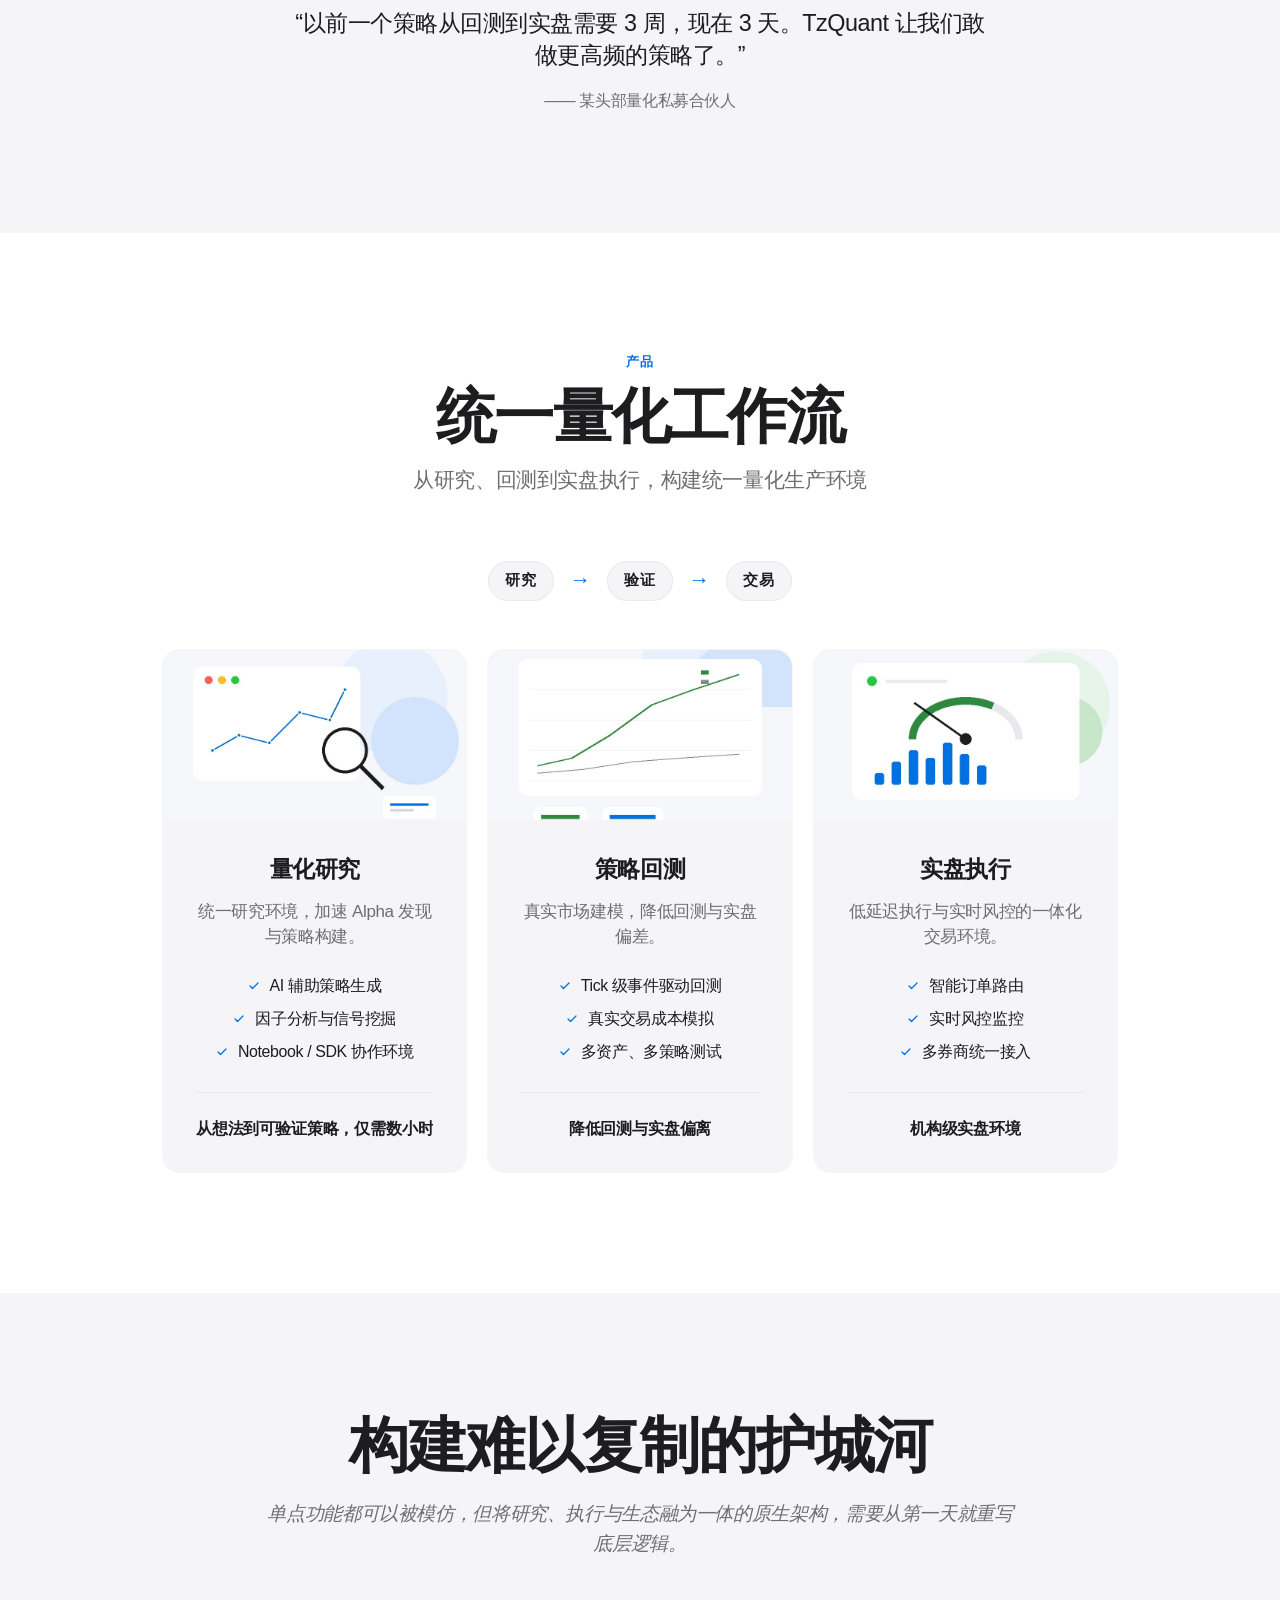
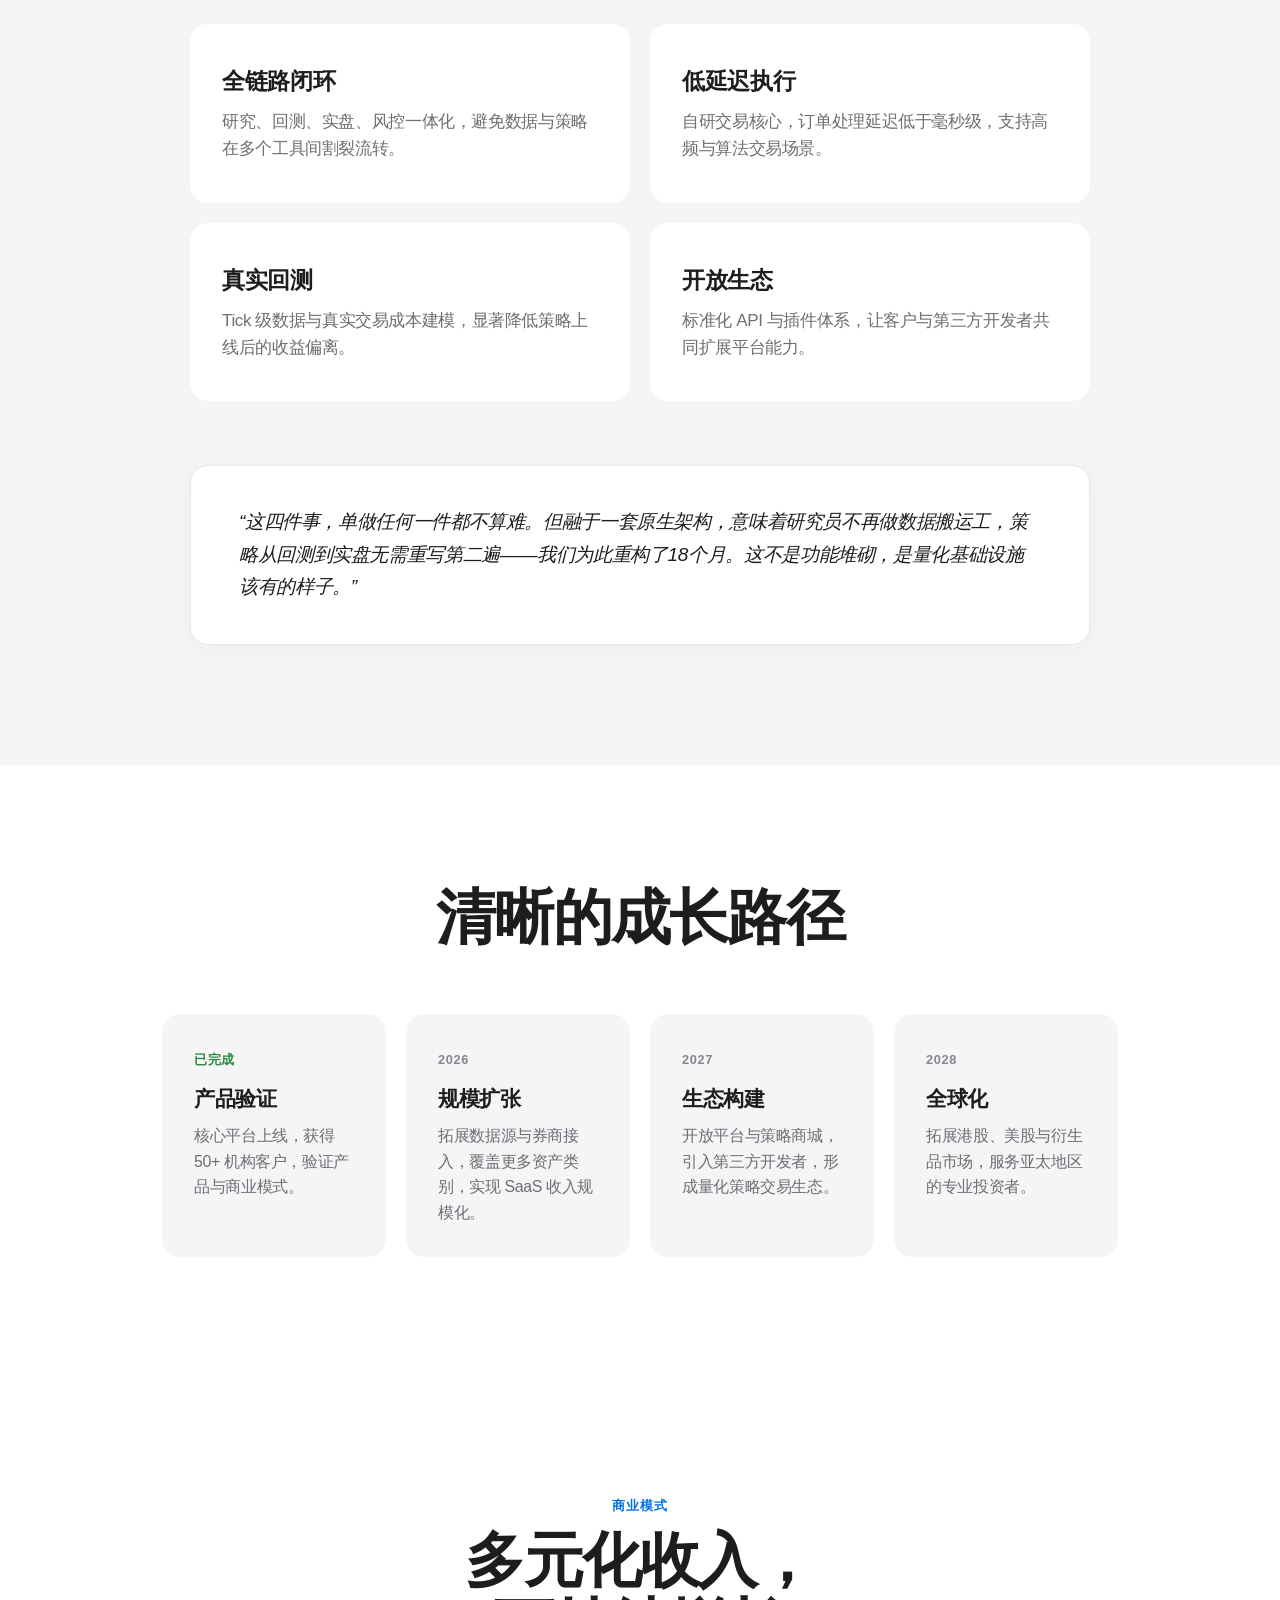
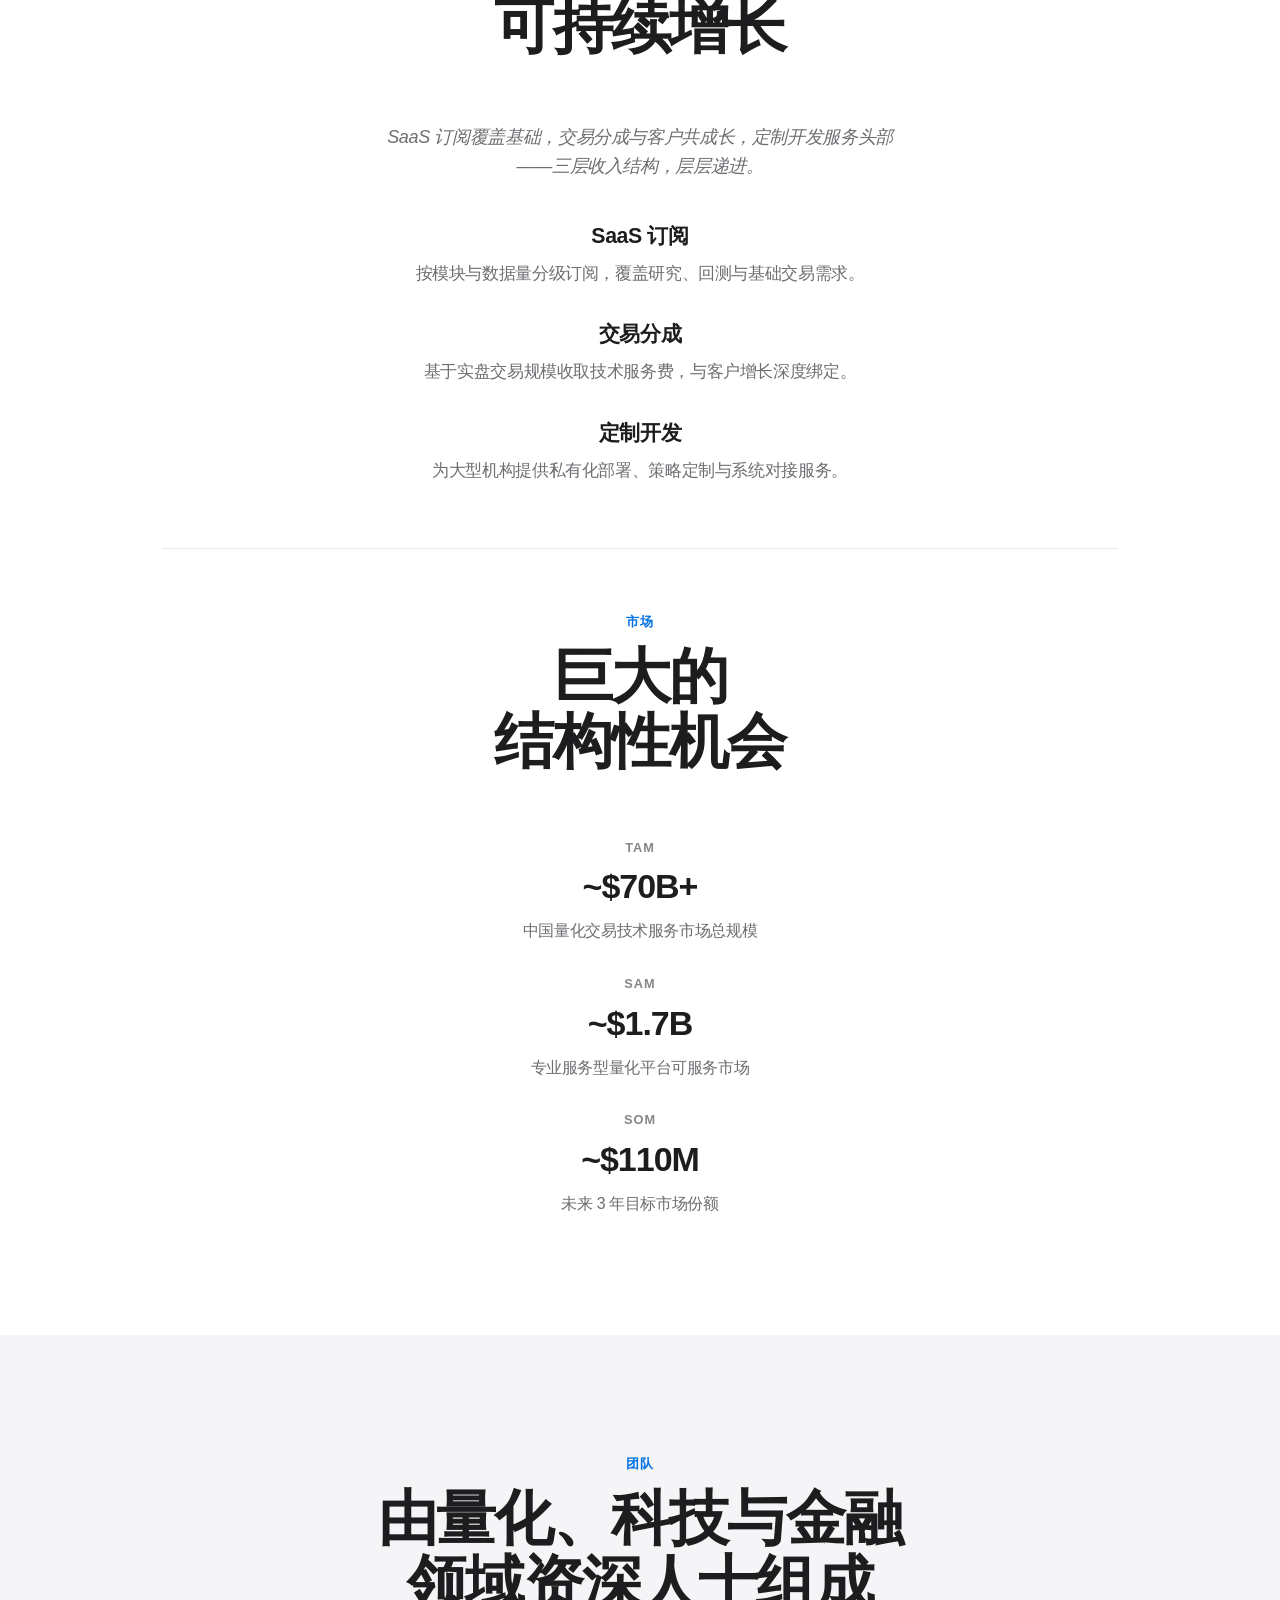
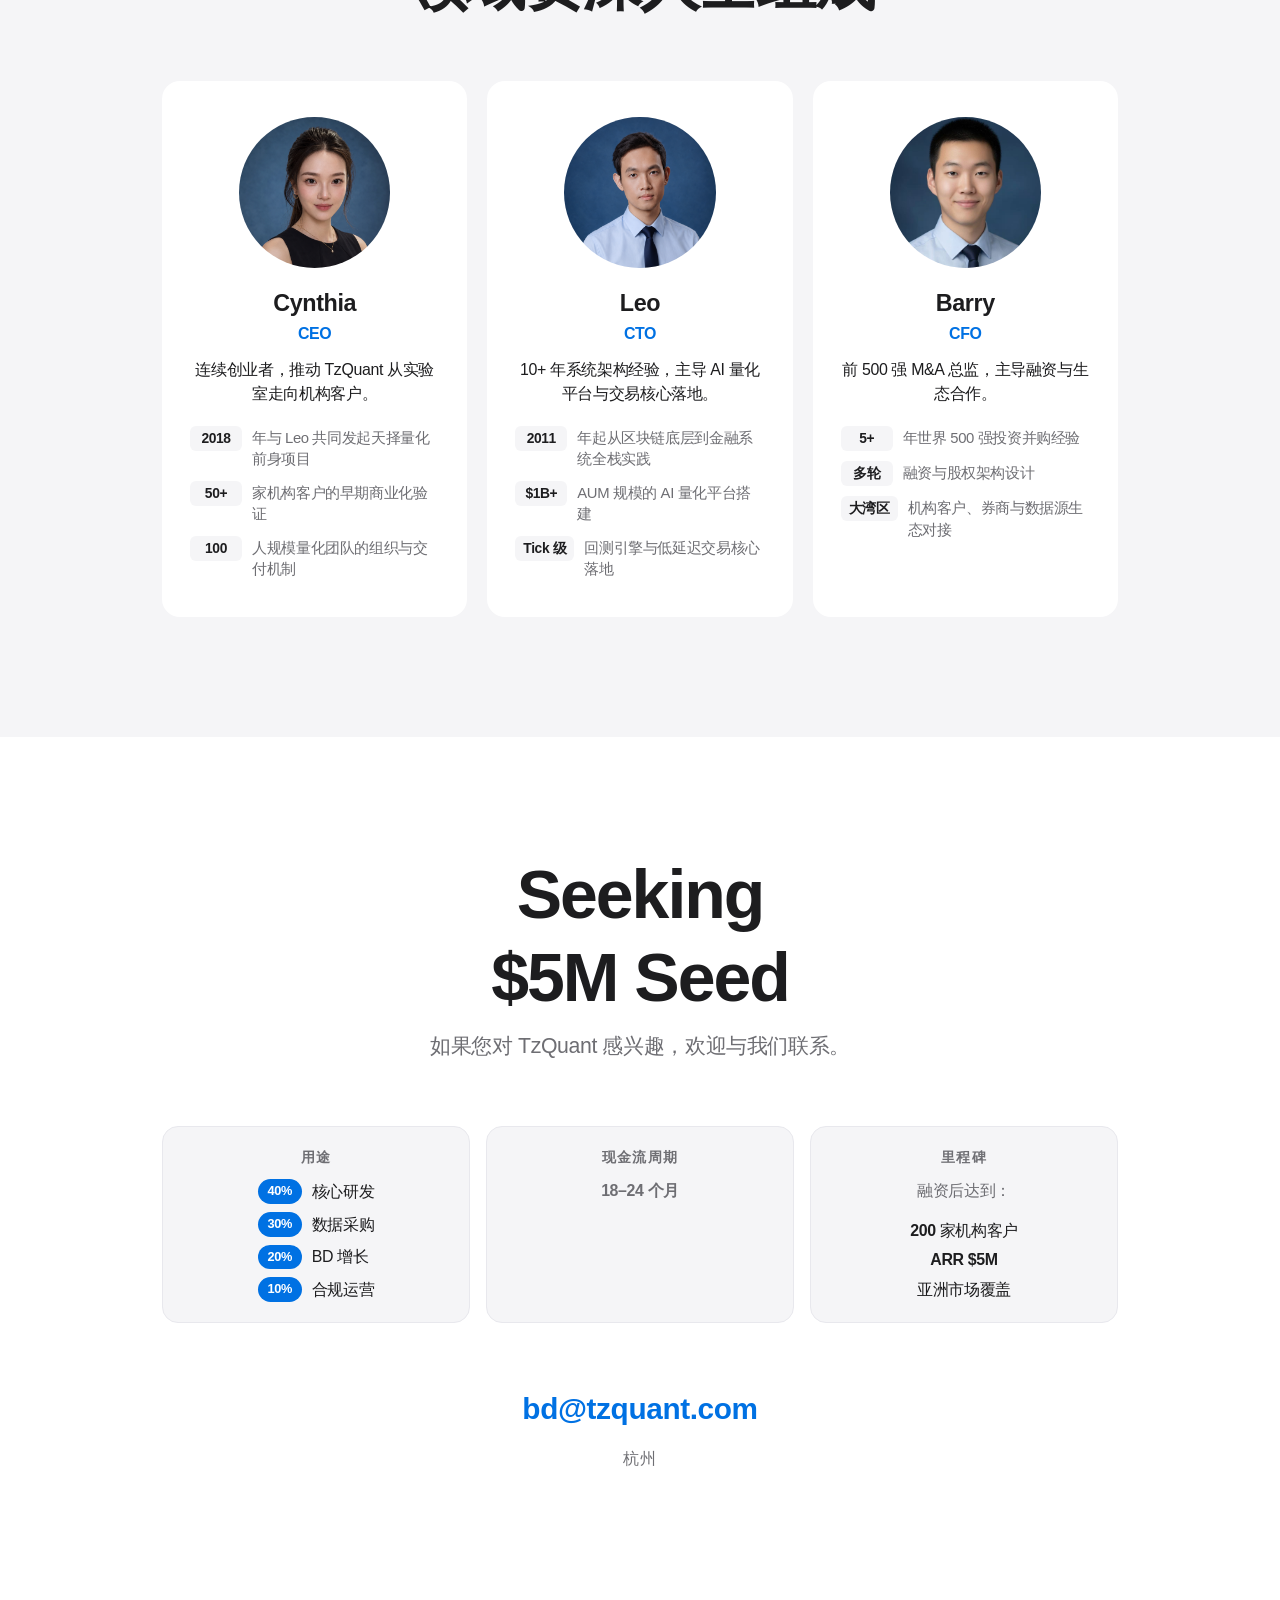
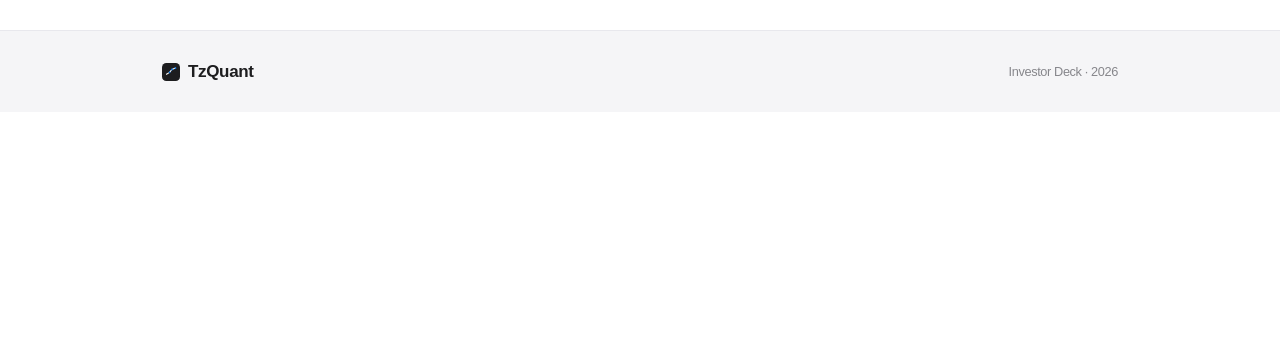
==== commit 5adb7dfb: "fix: shorten GBA label in English team section" ====
--- a/index.html
+++ b/index.html
@@ -6,7 +6,7 @@
     <meta name="description" content="TzQuant Investor Deck">
     <title>TzQuant · Investor Deck</title>
     <link rel="icon" type="image/svg+xml" href="assets/logo.svg">
-    <link rel="stylesheet" href="css/style.css?v=44">
+    <link rel="stylesheet" href="css/style.css?v=45">
     <script>
         // Prevent Chinese flash when English is saved
         (function() {
@@ -625,7 +625,7 @@
                     <ul class="member-highlights">
                         <li><strong>5+</strong> <span data-zh="年世界 500 强投资并购经验" data-en="years of Fortune 500 investment and M&A experience">年世界 500 强投资并购经验</span></li>
                         <li><span class="highlight-label" data-zh="多轮" data-en="Multiple rounds">多轮</span> <span data-zh="融资与股权架构设计" data-en="funding rounds and equity structuring">融资与股权架构设计</span></li>
-                        <li><span class="highlight-label" data-zh="大湾区" data-en="Greater Bay Area">大湾区</span> <span data-zh="机构客户、券商与数据源生态对接" data-en="ecosystem connections with institutional clients, brokers, and data providers">机构客户、券商与数据源生态对接</span></li>
+                        <li><span class="highlight-label" data-zh="大湾区" data-en="GBA">大湾区</span> <span data-zh="机构客户、券商与数据源生态对接" data-en="ecosystem connections with institutional clients, brokers, and data providers">机构客户、券商与数据源生态对接</span></li>
                     </ul>
                 </div>
             </div>
--- a/css/style.css
+++ b/css/style.css
@@ -1588,8 +1588,10 @@
 }
 
 .lang-en .member-highlights li .highlight-label {
-    font-size: 0.6875rem;
+    font-size: 0.625rem;
     line-height: 1.2;
+    max-width: 64px;
+    padding: 3px 6px;
 }
 
 /* Contact */
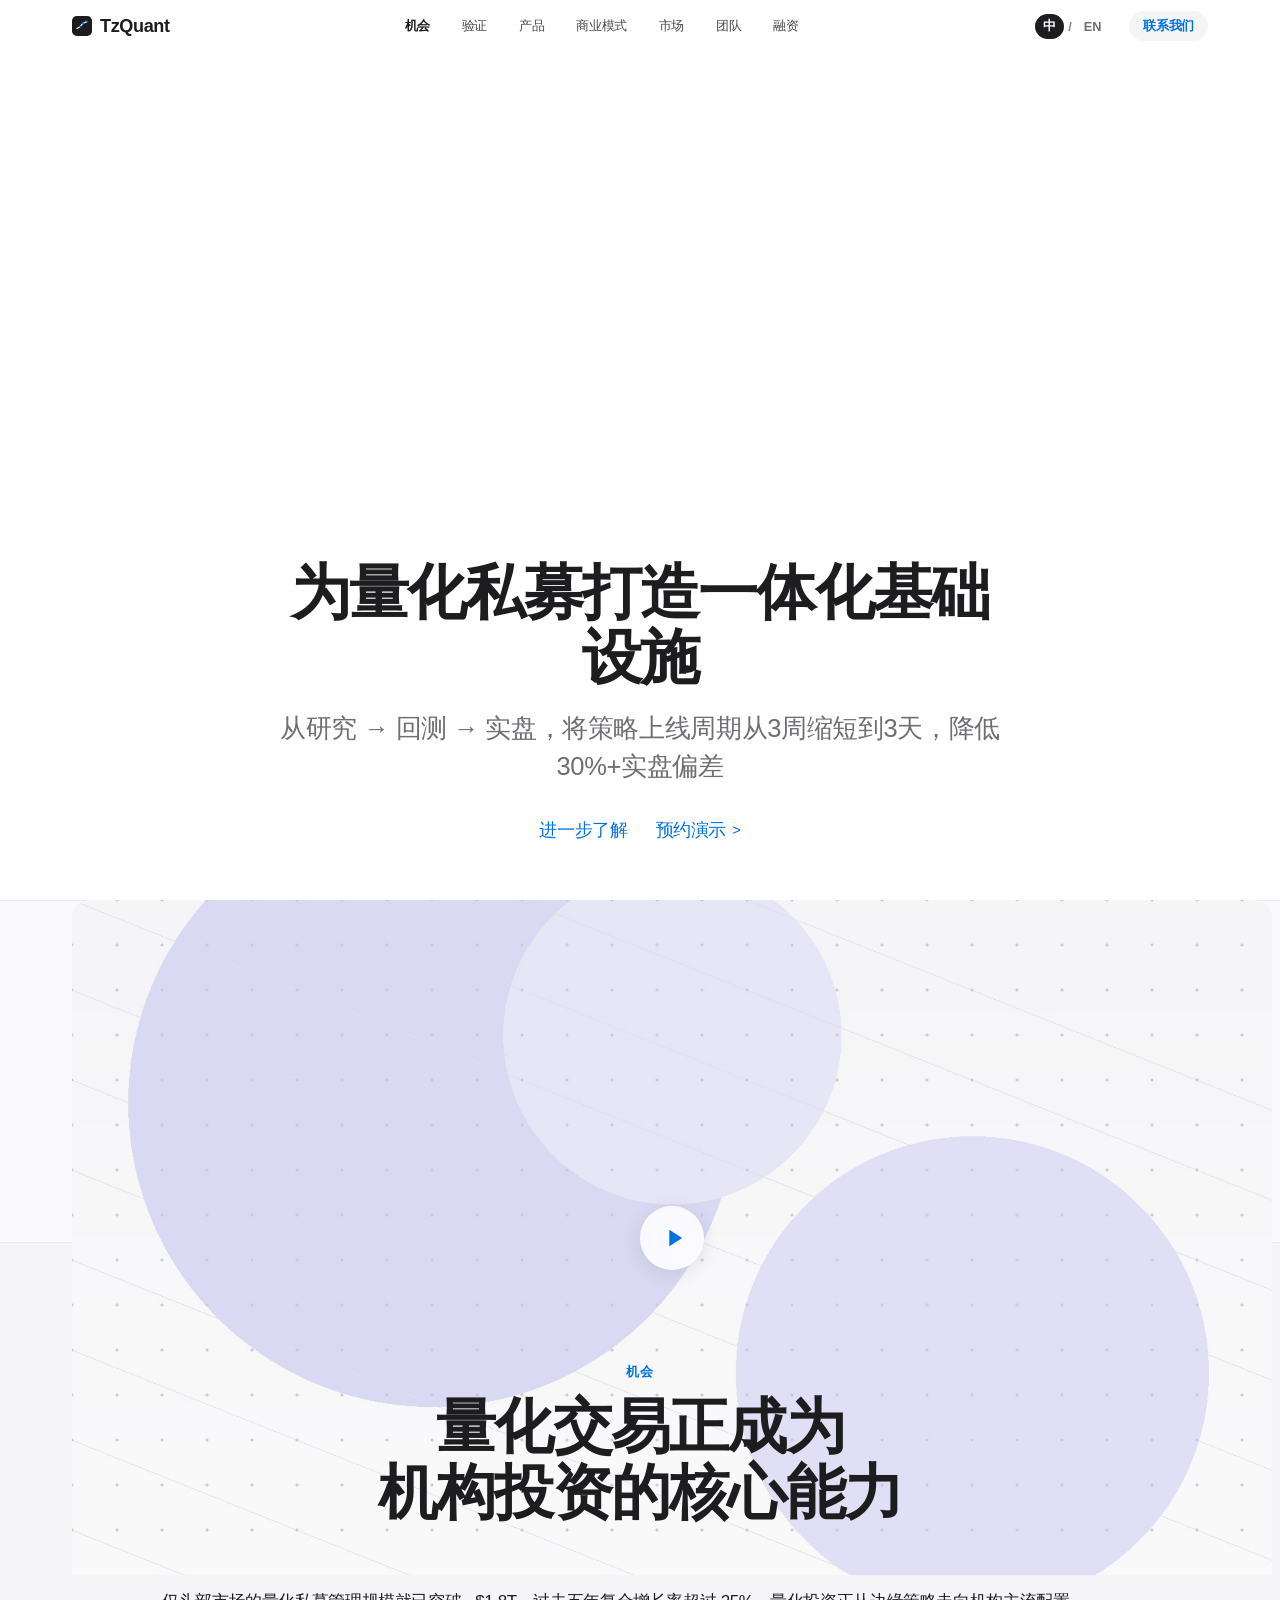
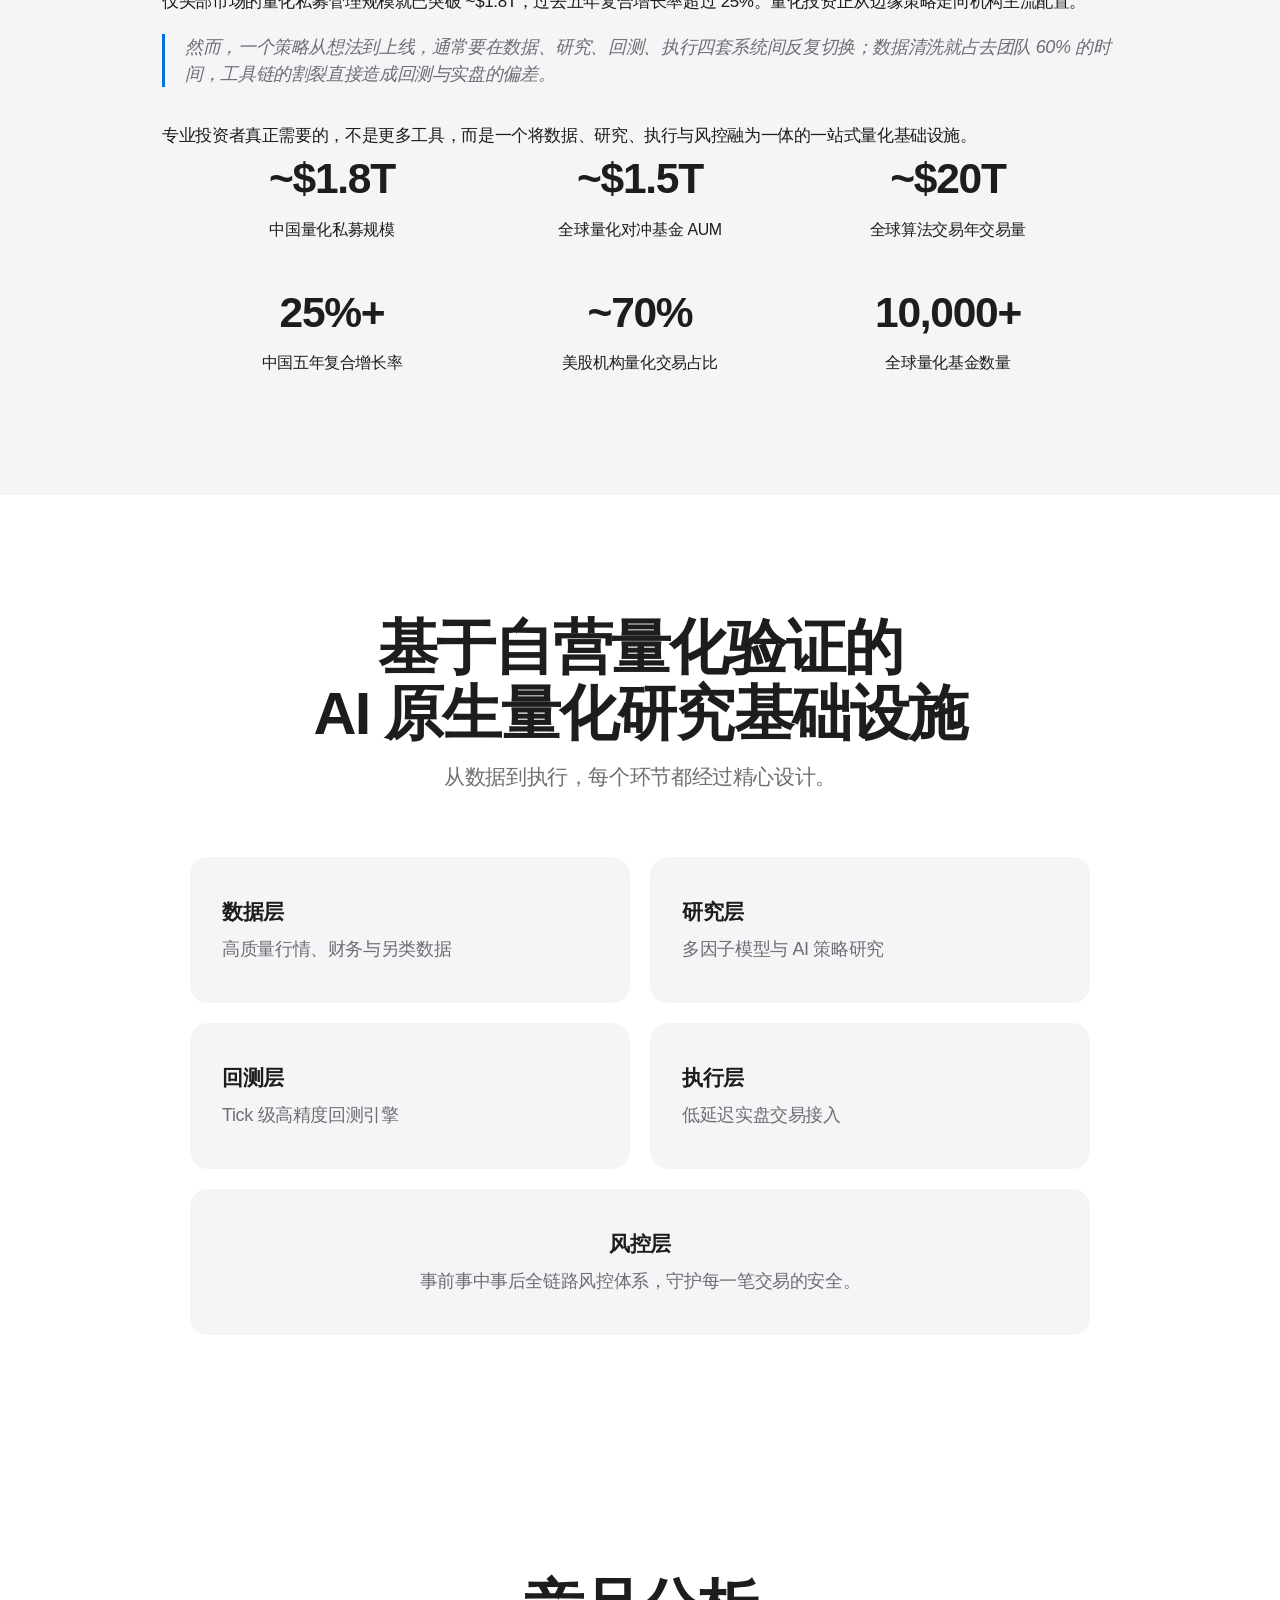
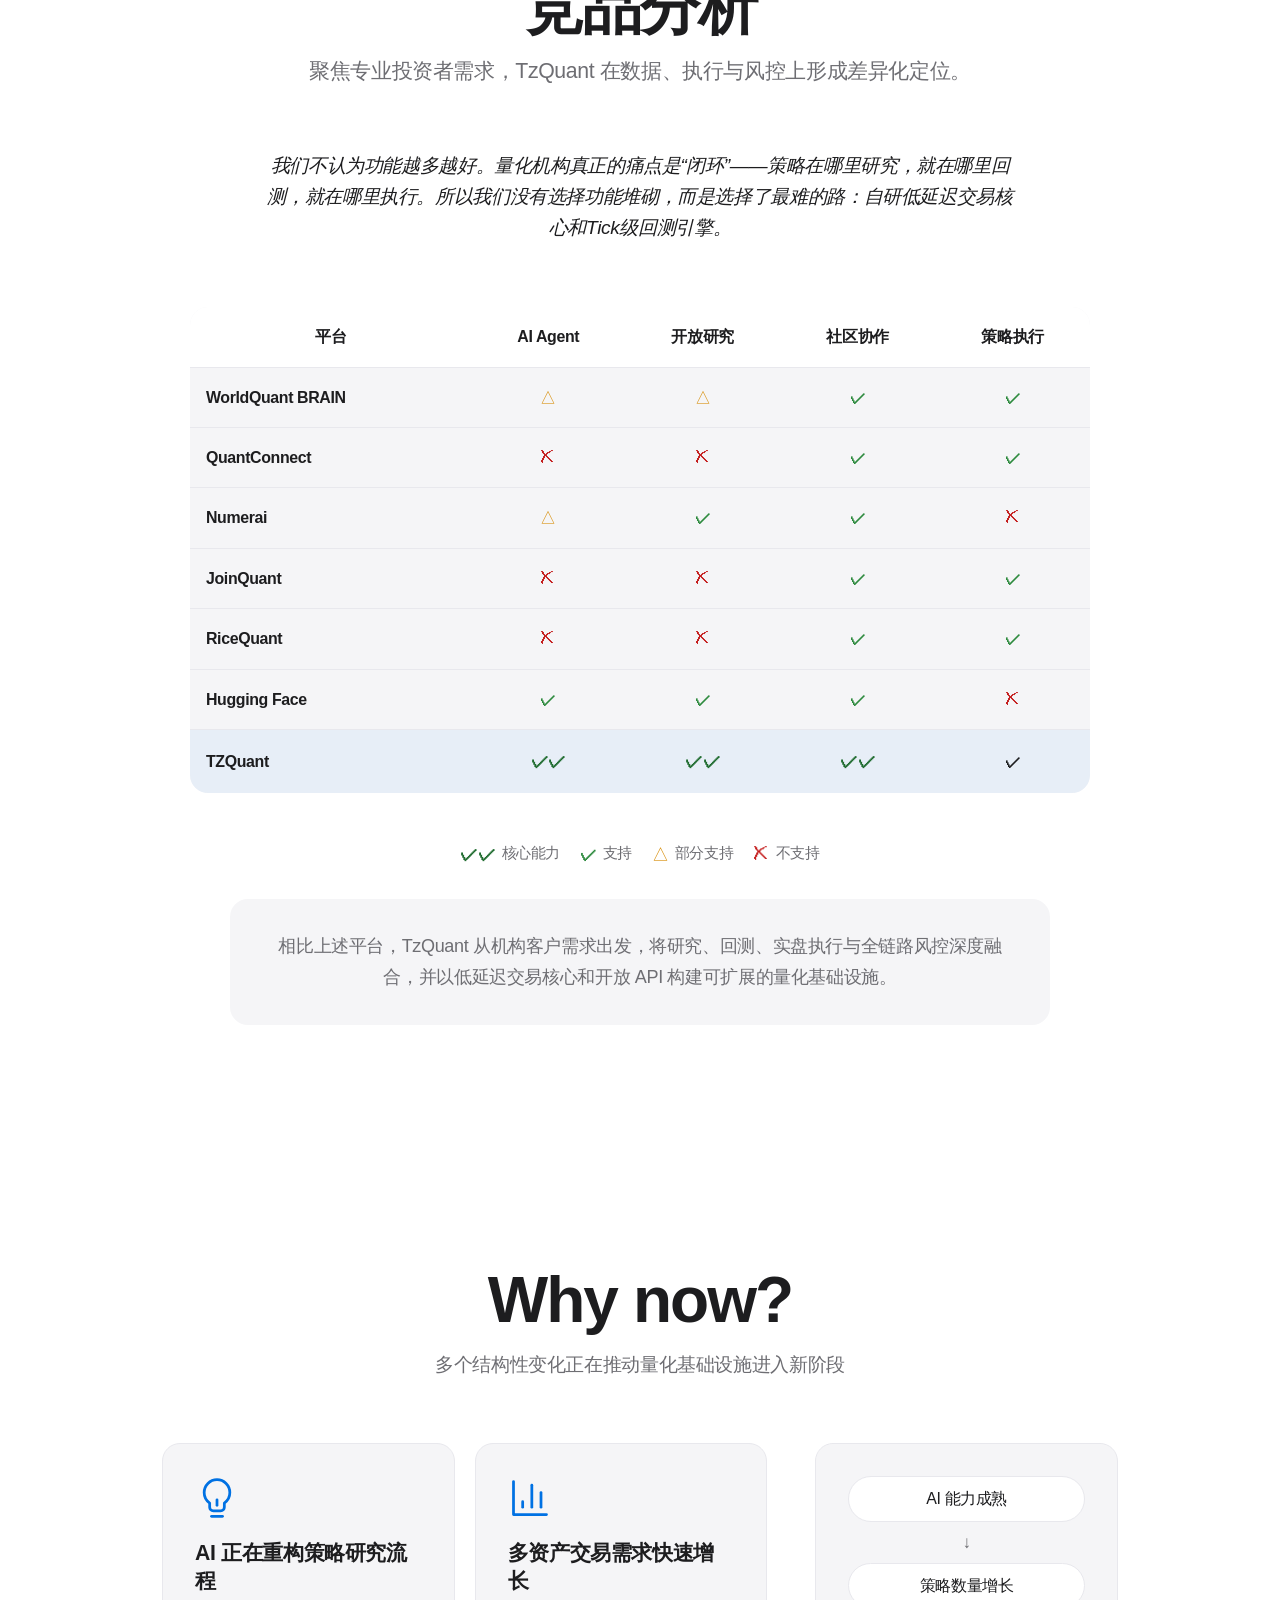
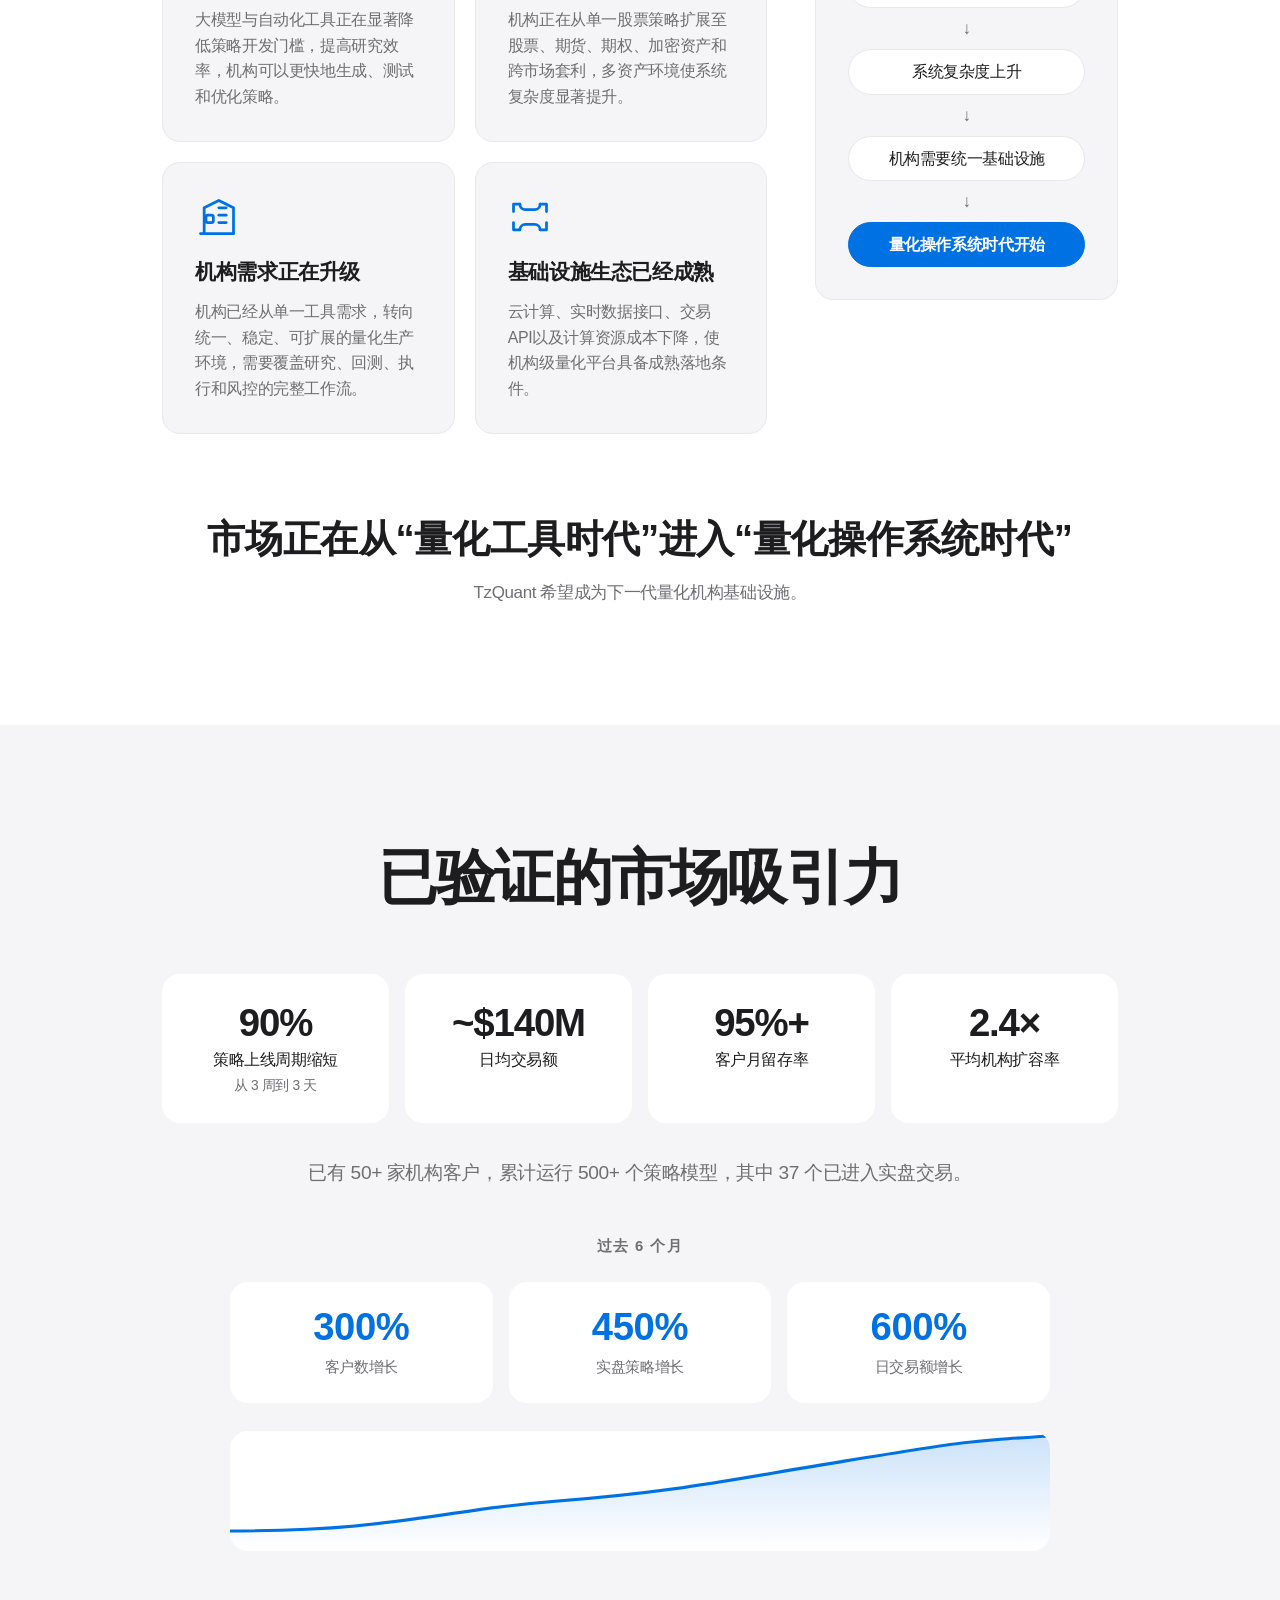
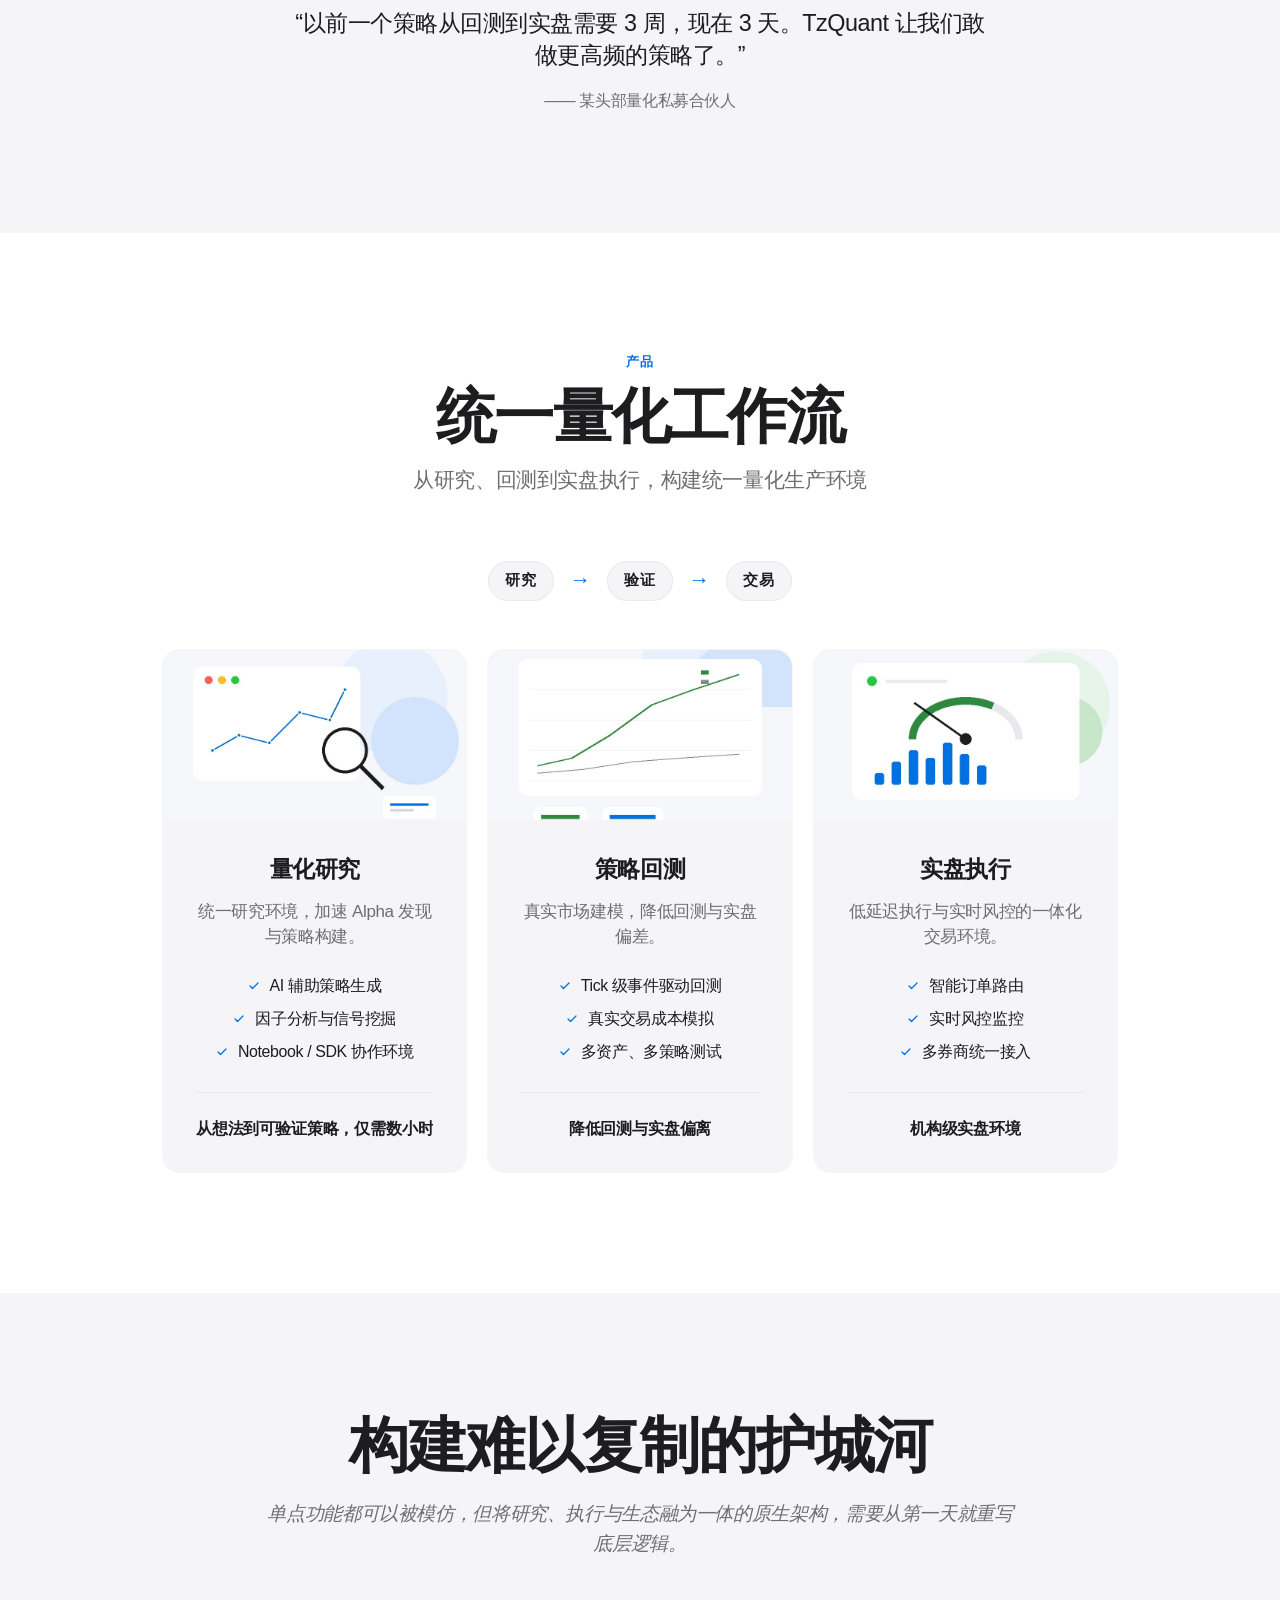
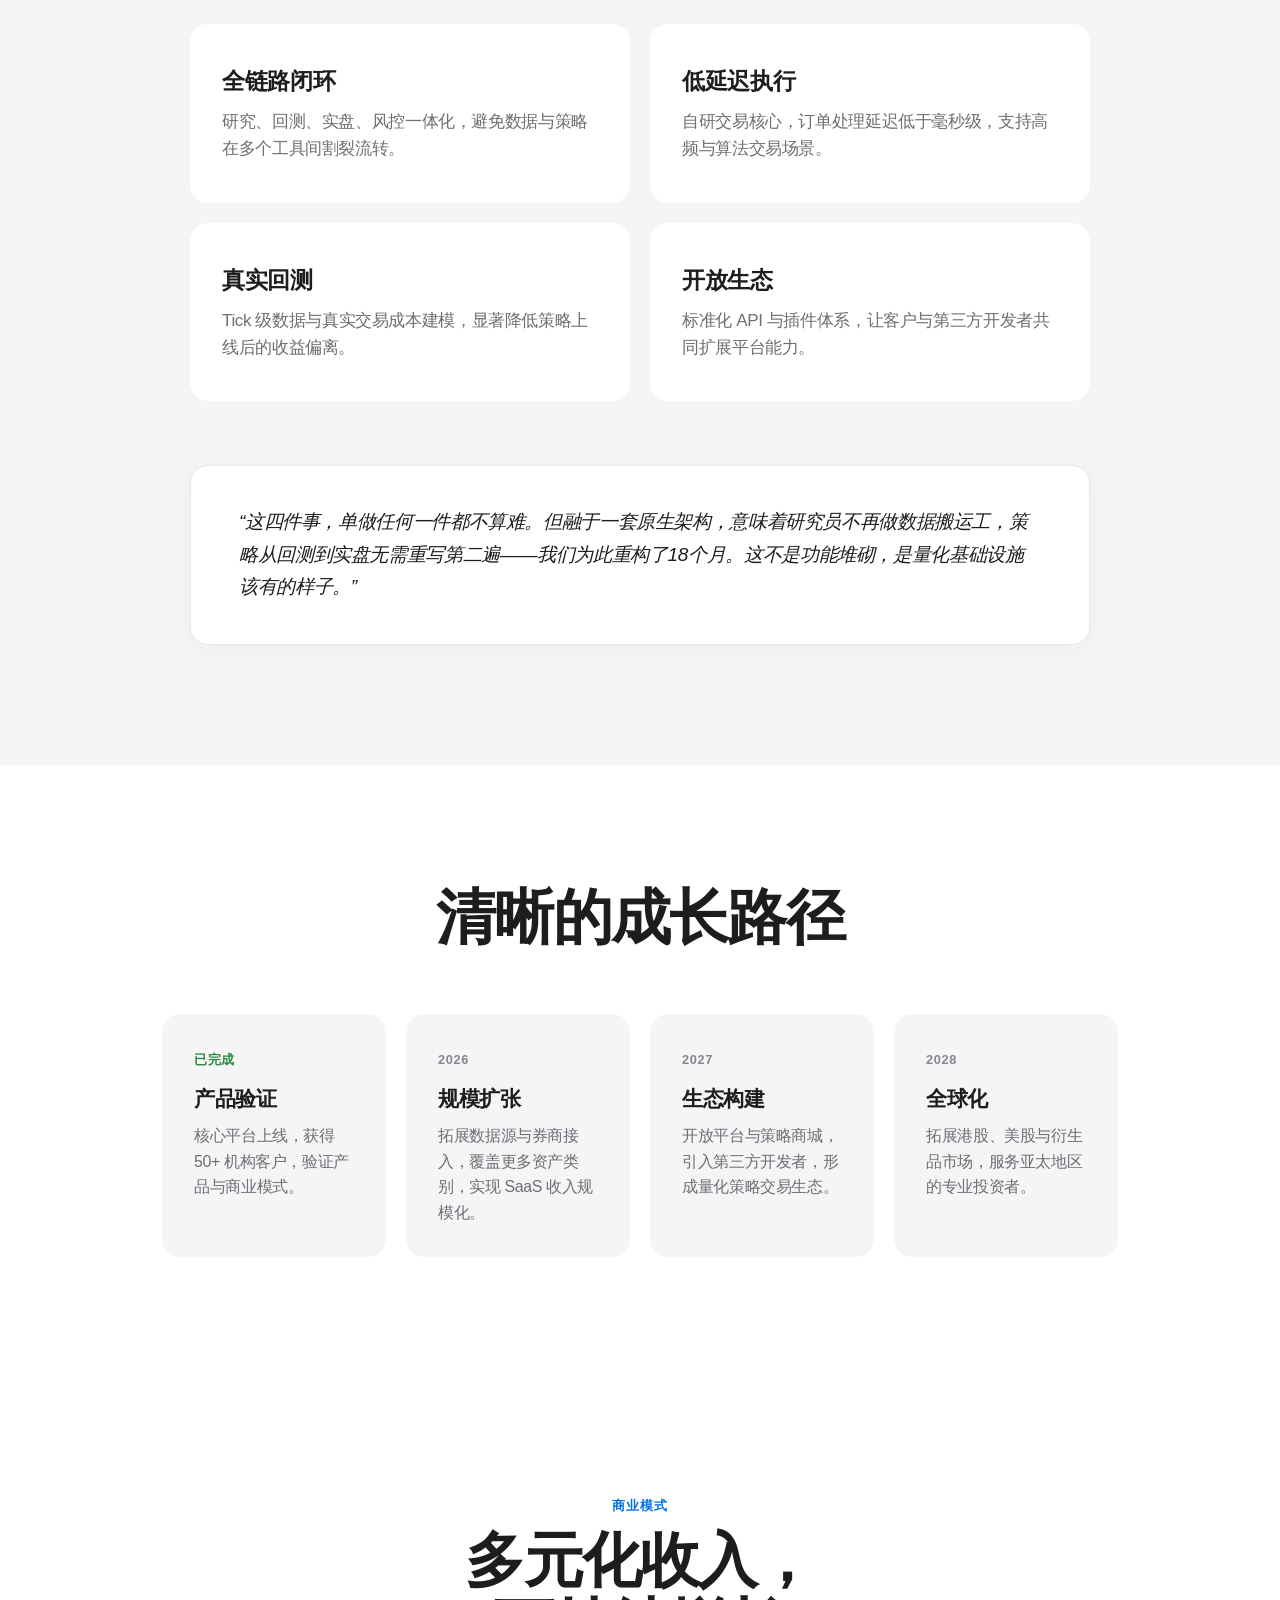
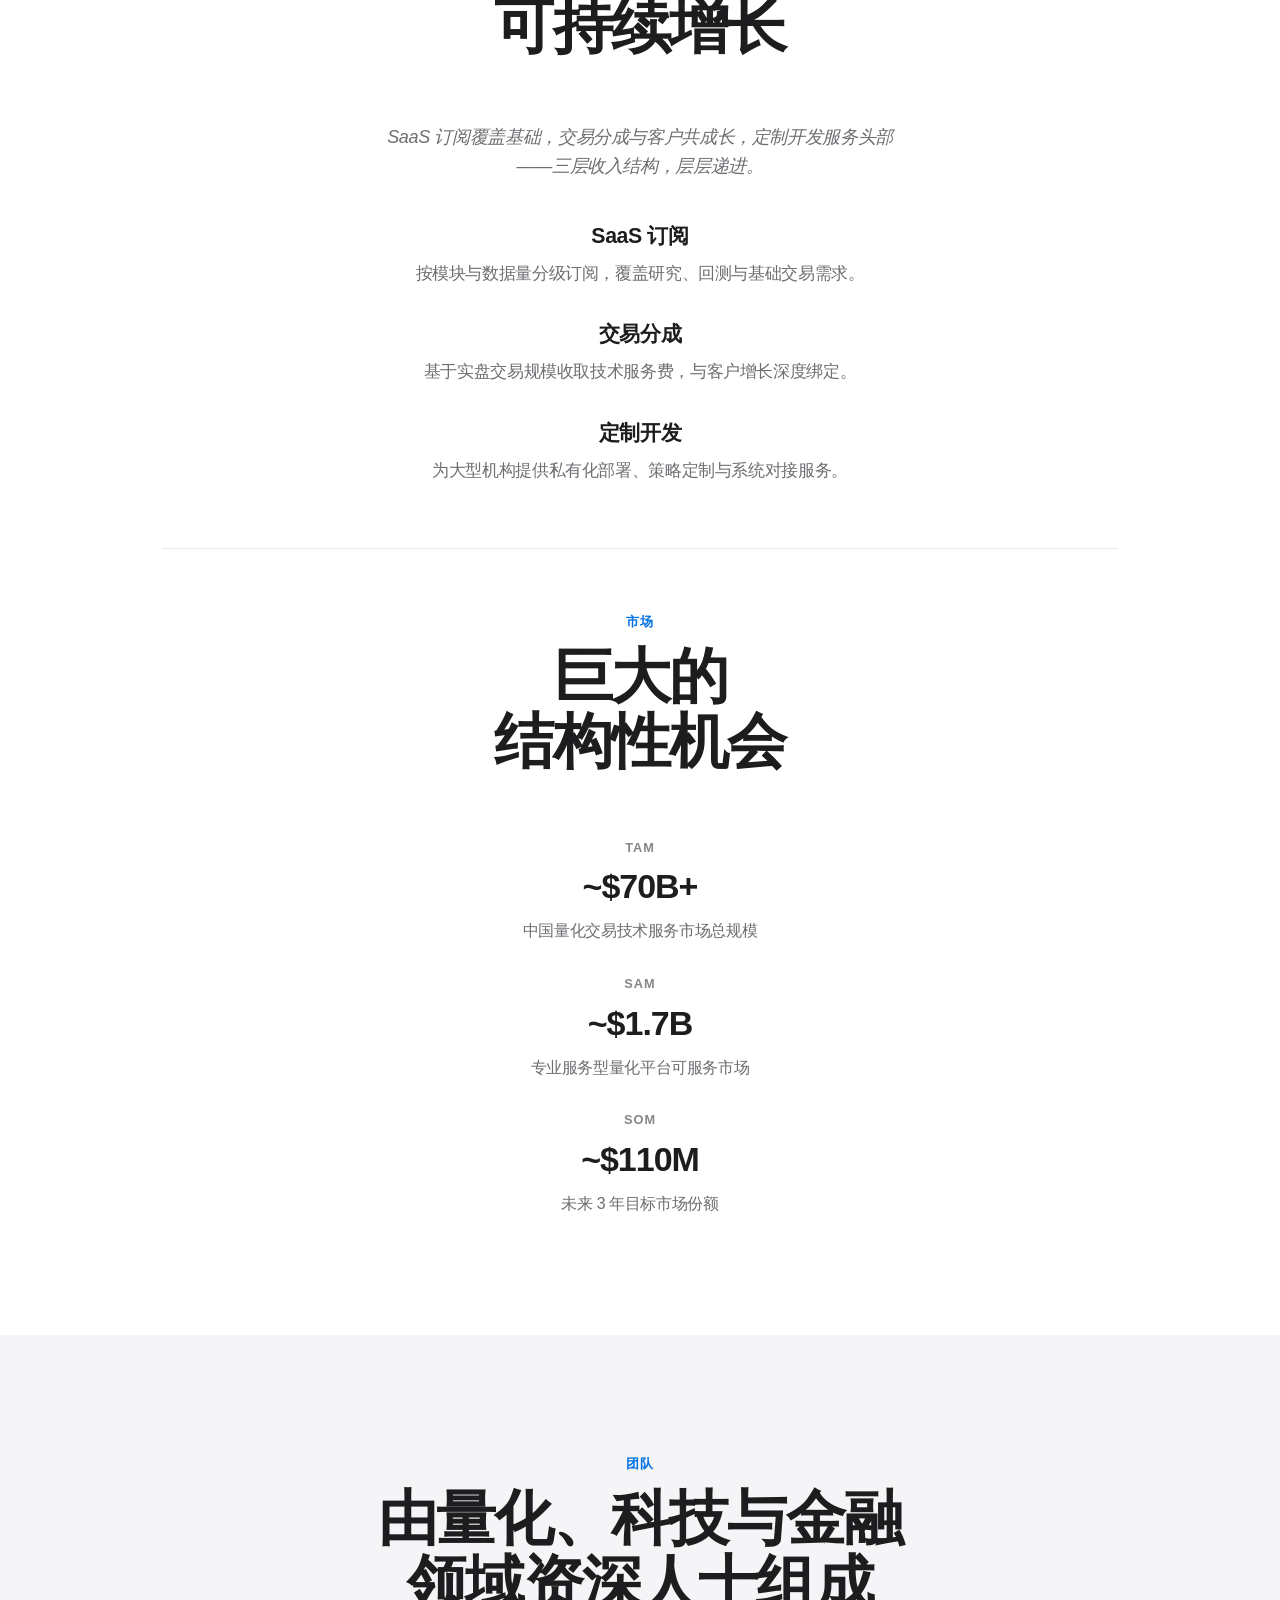
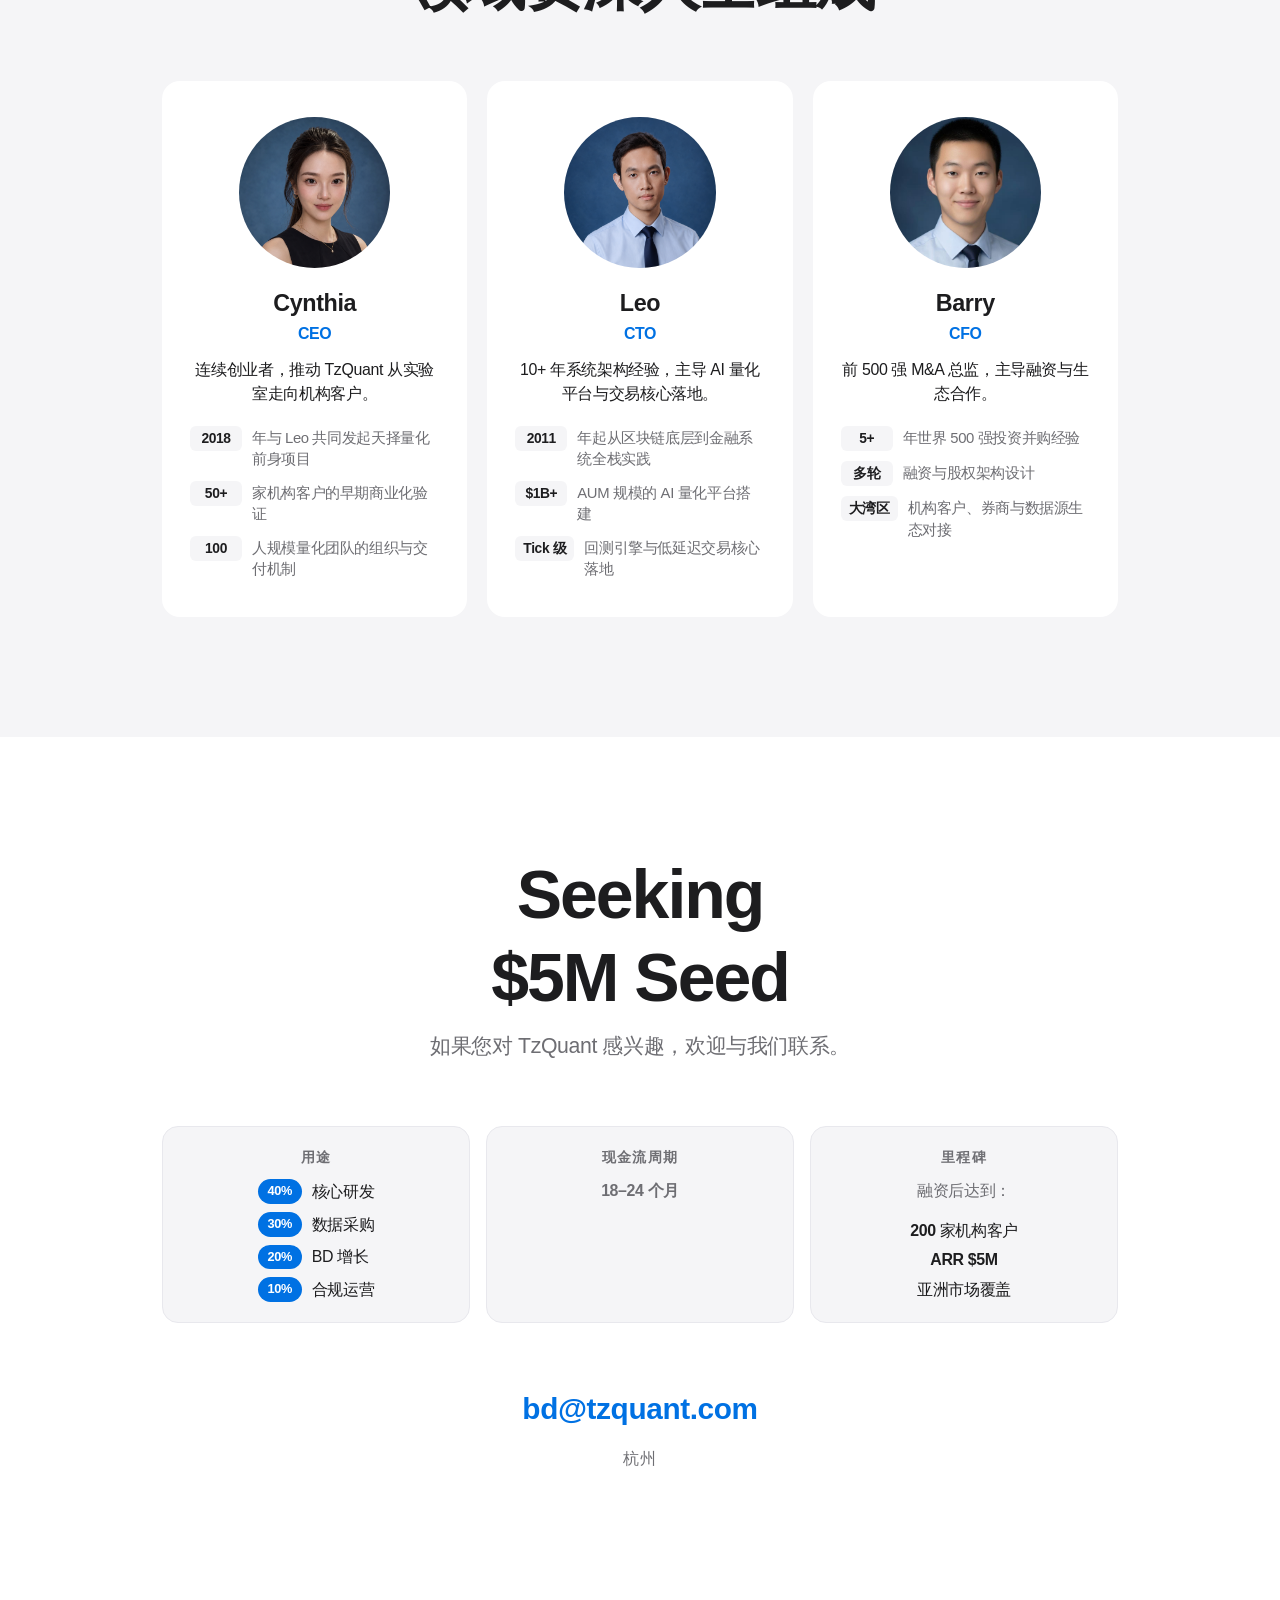
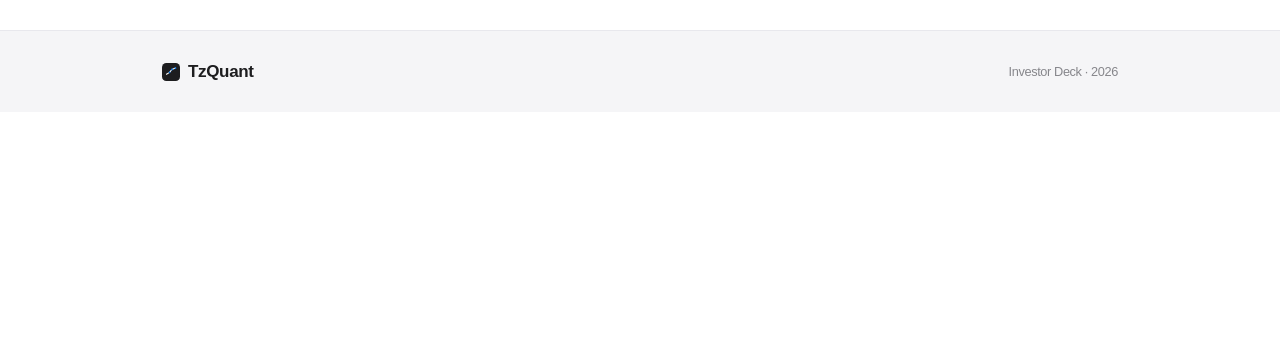
==== commit c0521448: "style: slightly enlarge English team highlight label font" ====
--- a/index.html
+++ b/index.html
@@ -6,7 +6,7 @@
     <meta name="description" content="TzQuant Investor Deck">
     <title>TzQuant · Investor Deck</title>
     <link rel="icon" type="image/svg+xml" href="assets/logo.svg">
-    <link rel="stylesheet" href="css/style.css?v=45">
+    <link rel="stylesheet" href="css/style.css?v=46">
     <script>
         // Prevent Chinese flash when English is saved
         (function() {
--- a/css/style.css
+++ b/css/style.css
@@ -1588,7 +1588,7 @@
 }
 
 .lang-en .member-highlights li .highlight-label {
-    font-size: 0.625rem;
+    font-size: 0.75rem;
     line-height: 1.2;
     max-width: 64px;
     padding: 3px 6px;
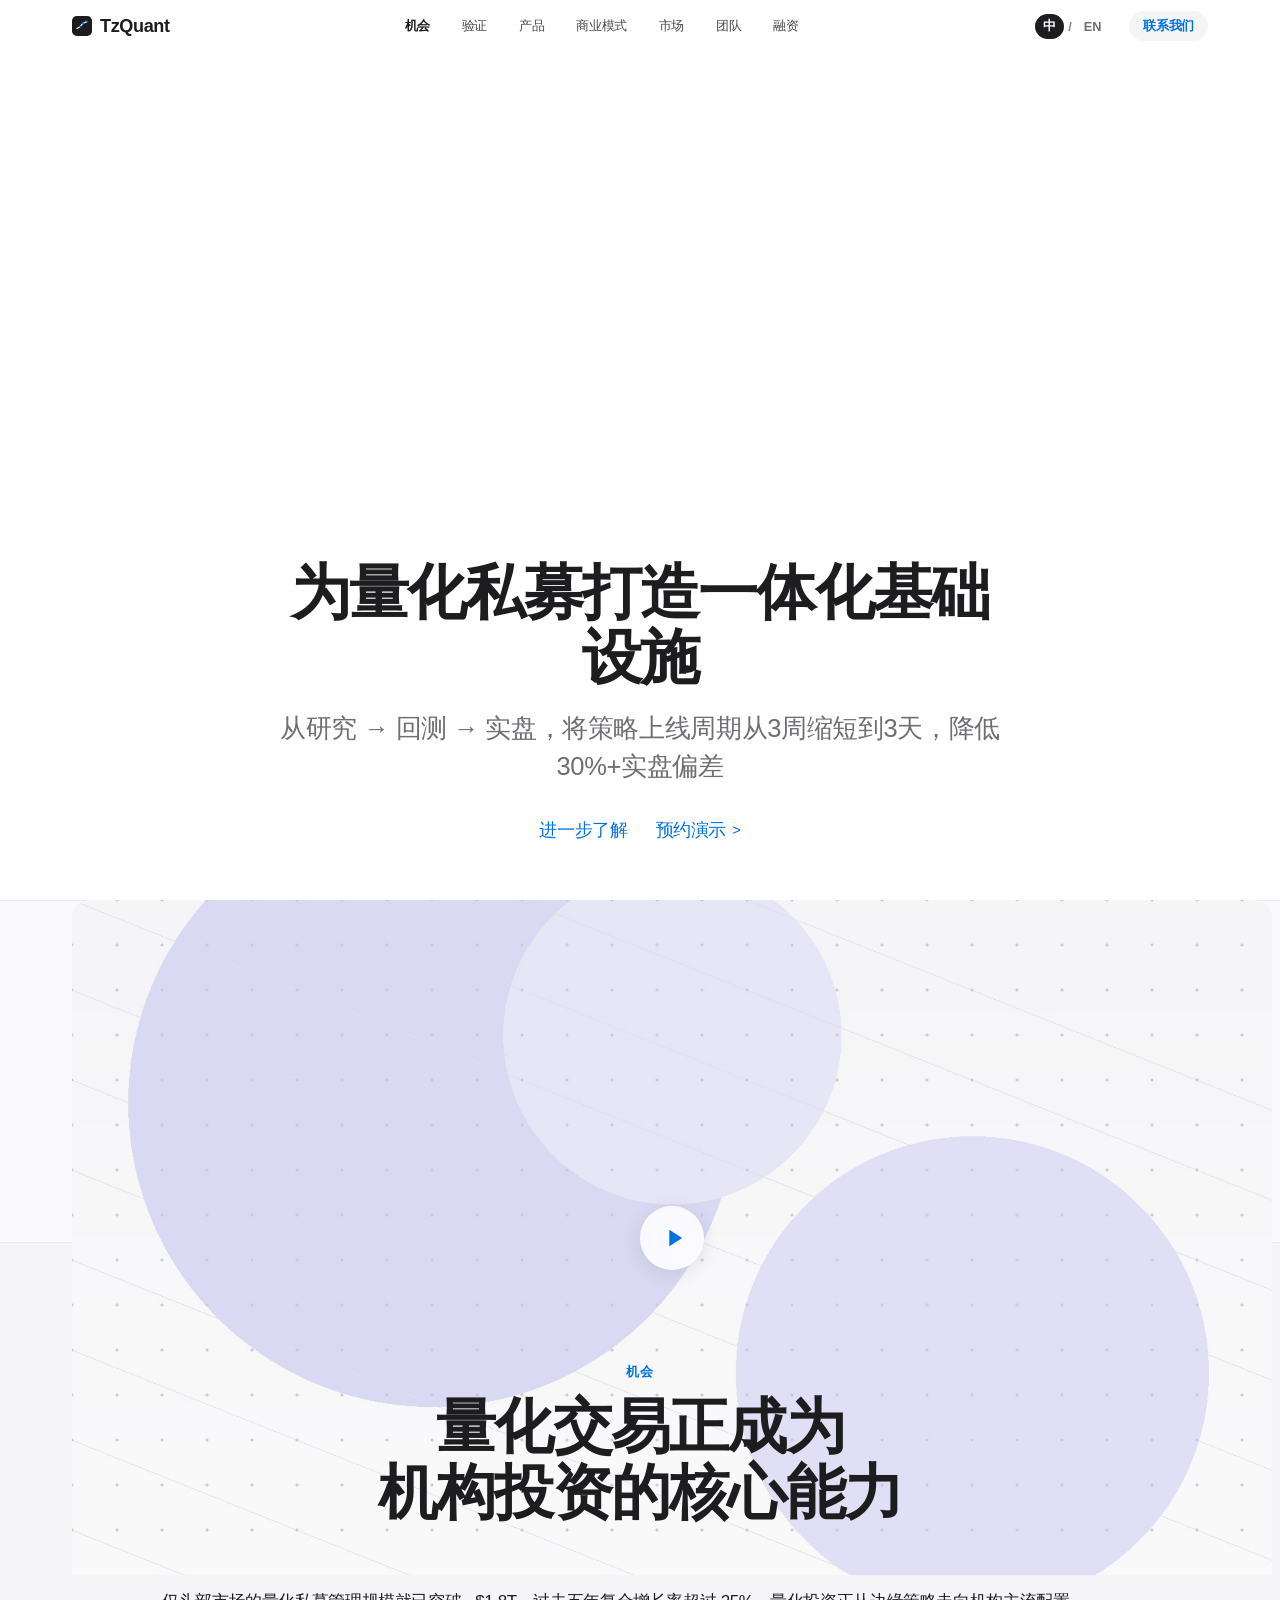
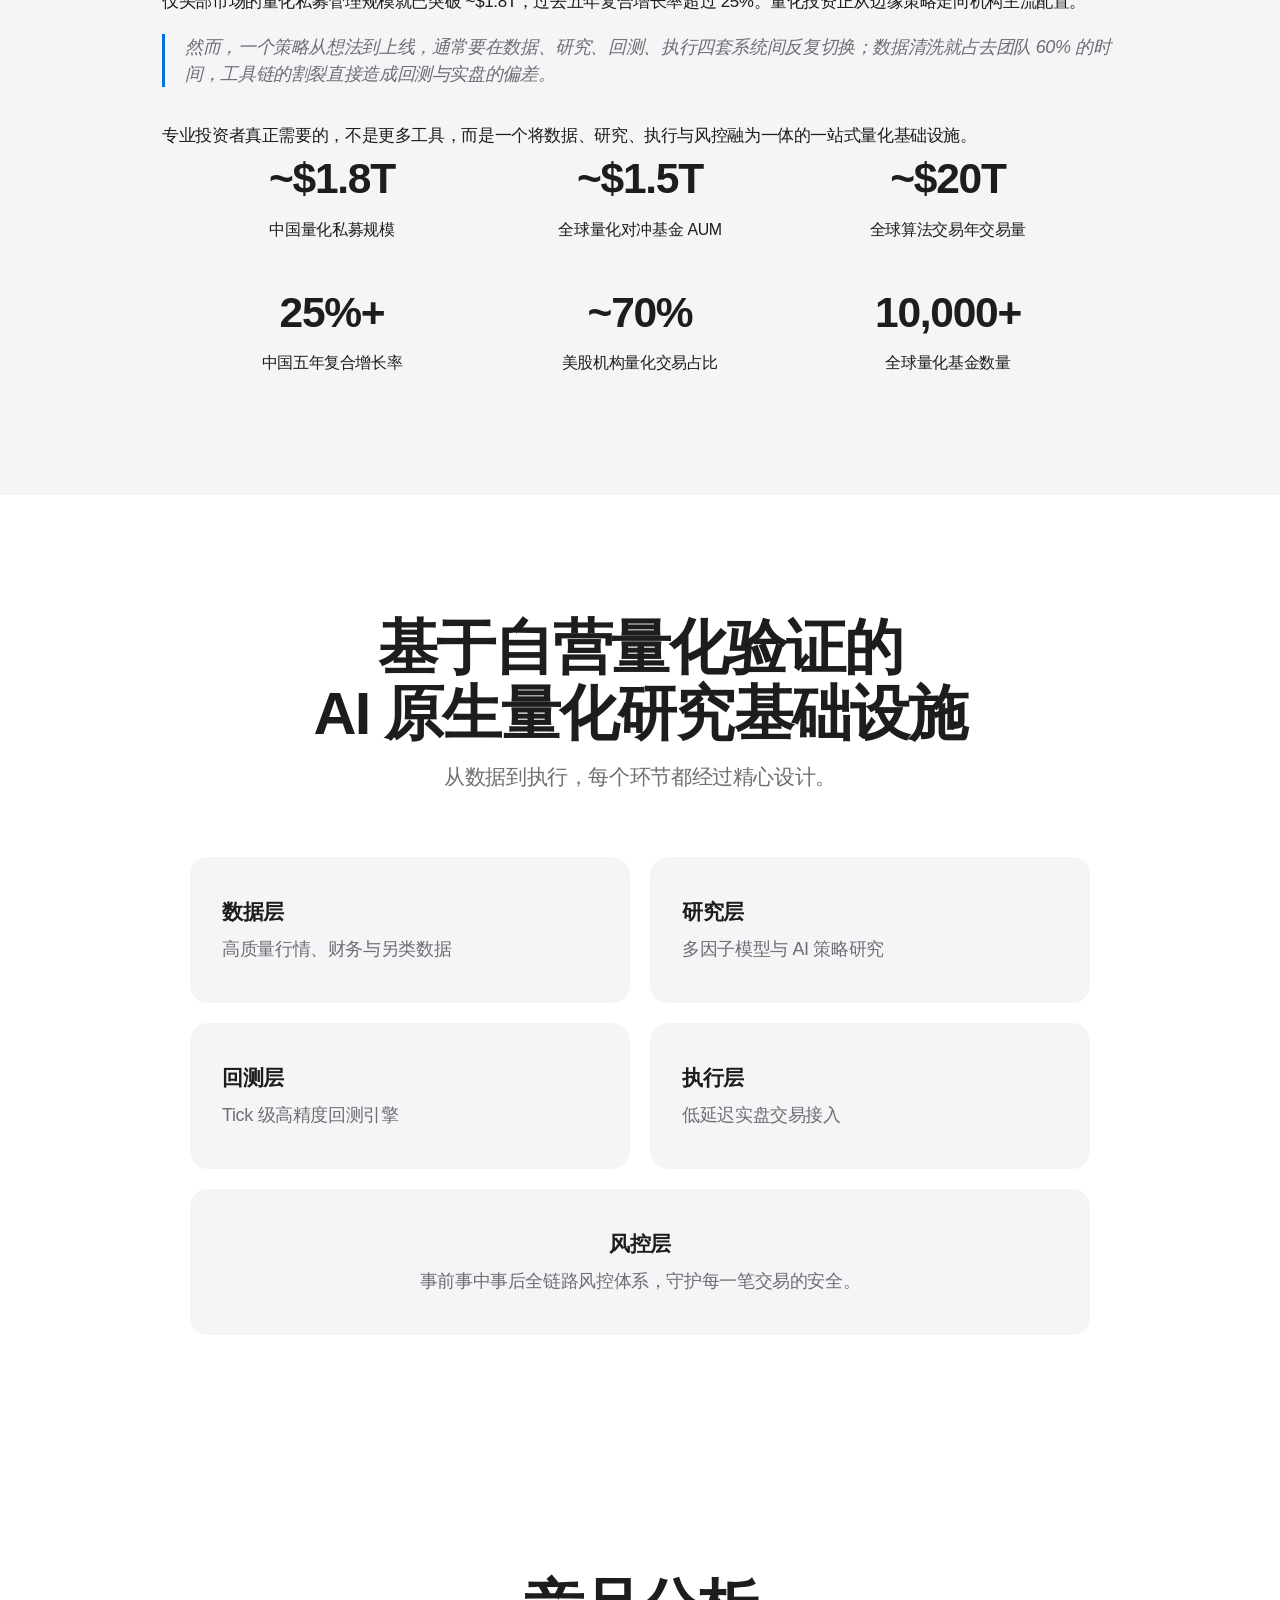
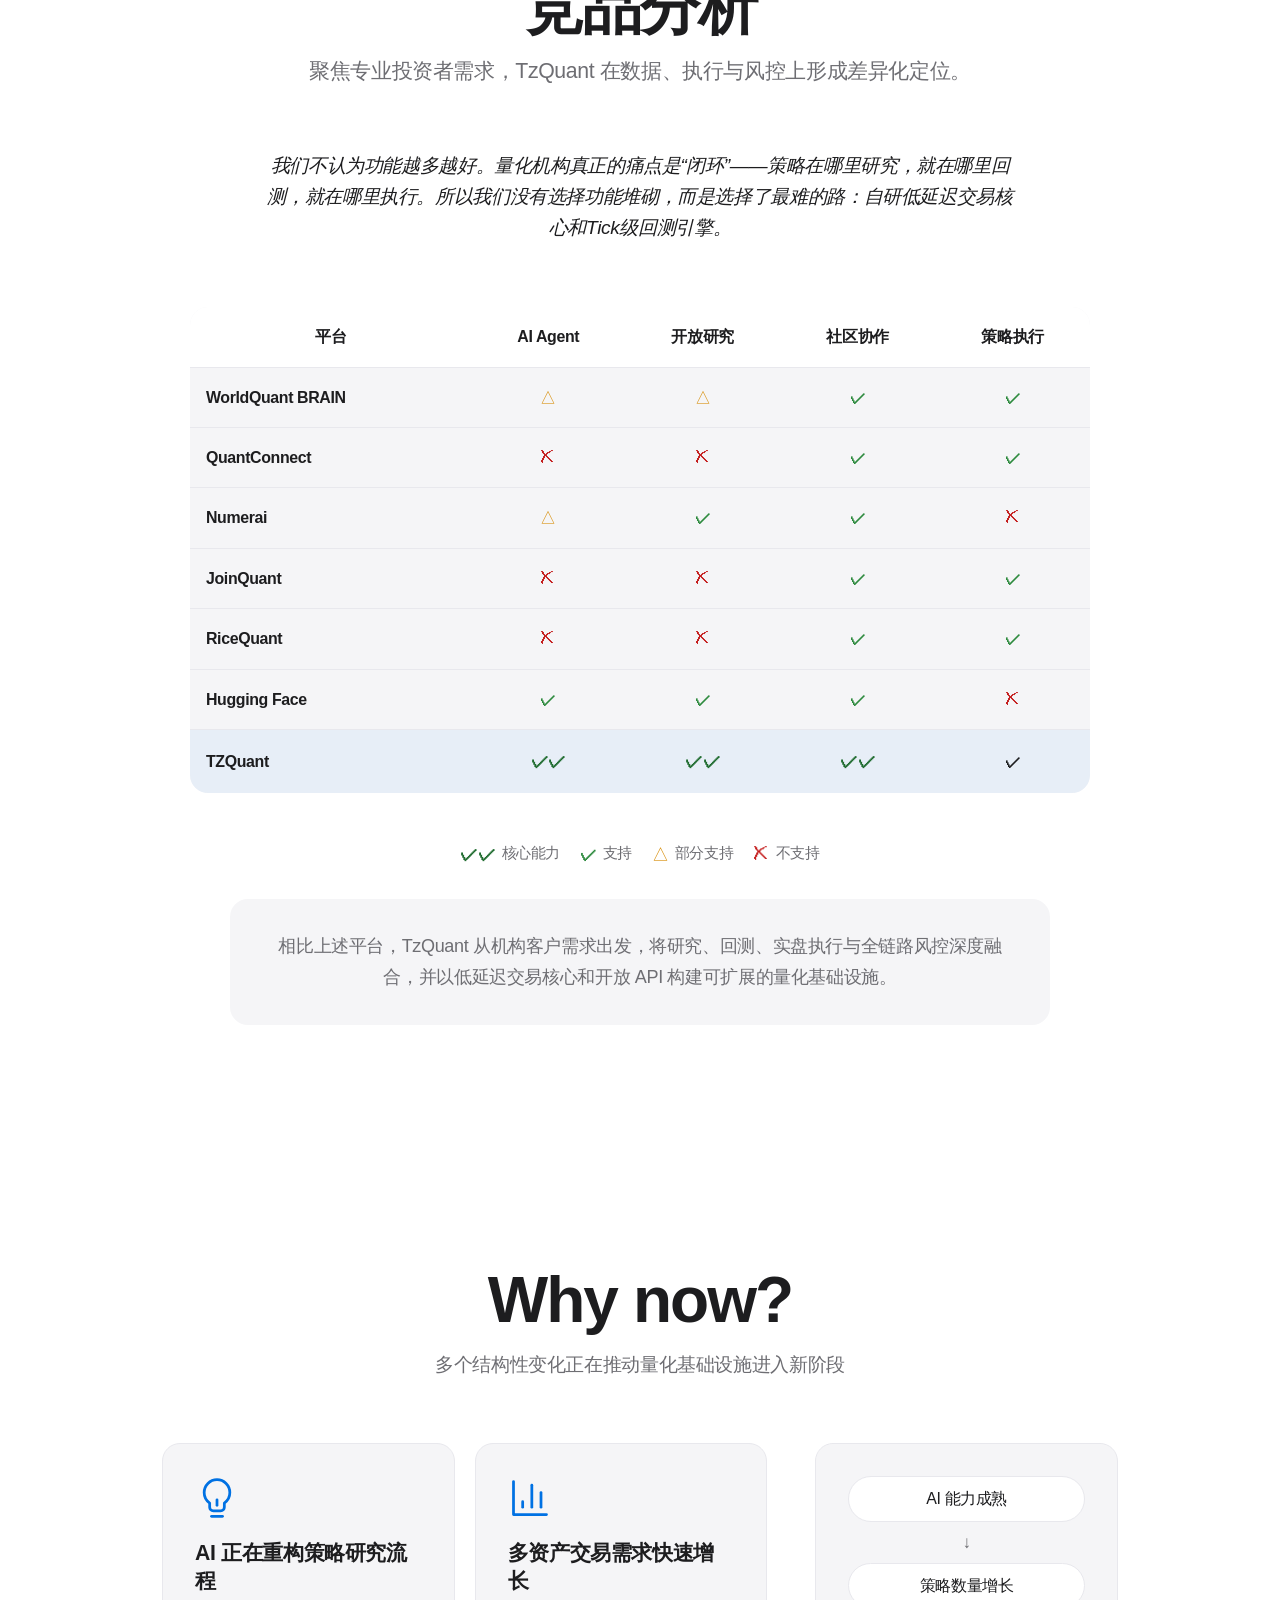
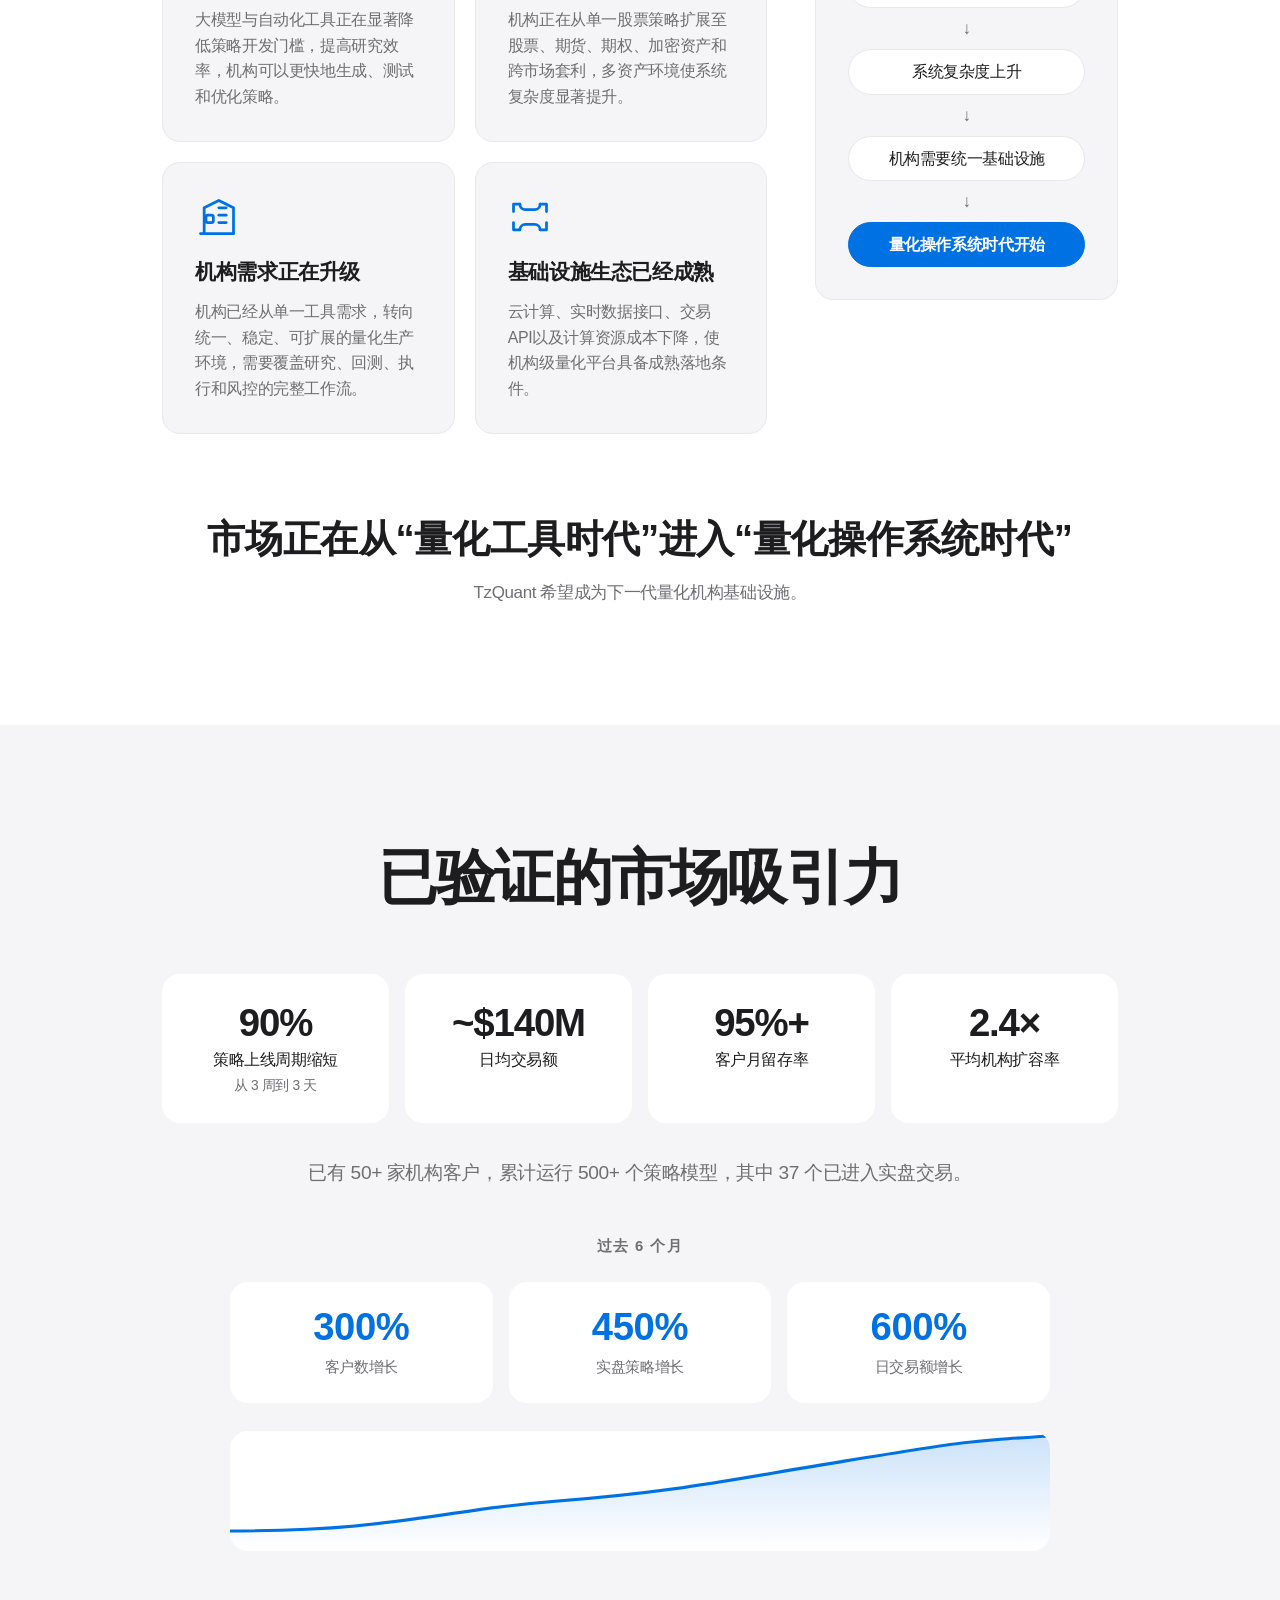
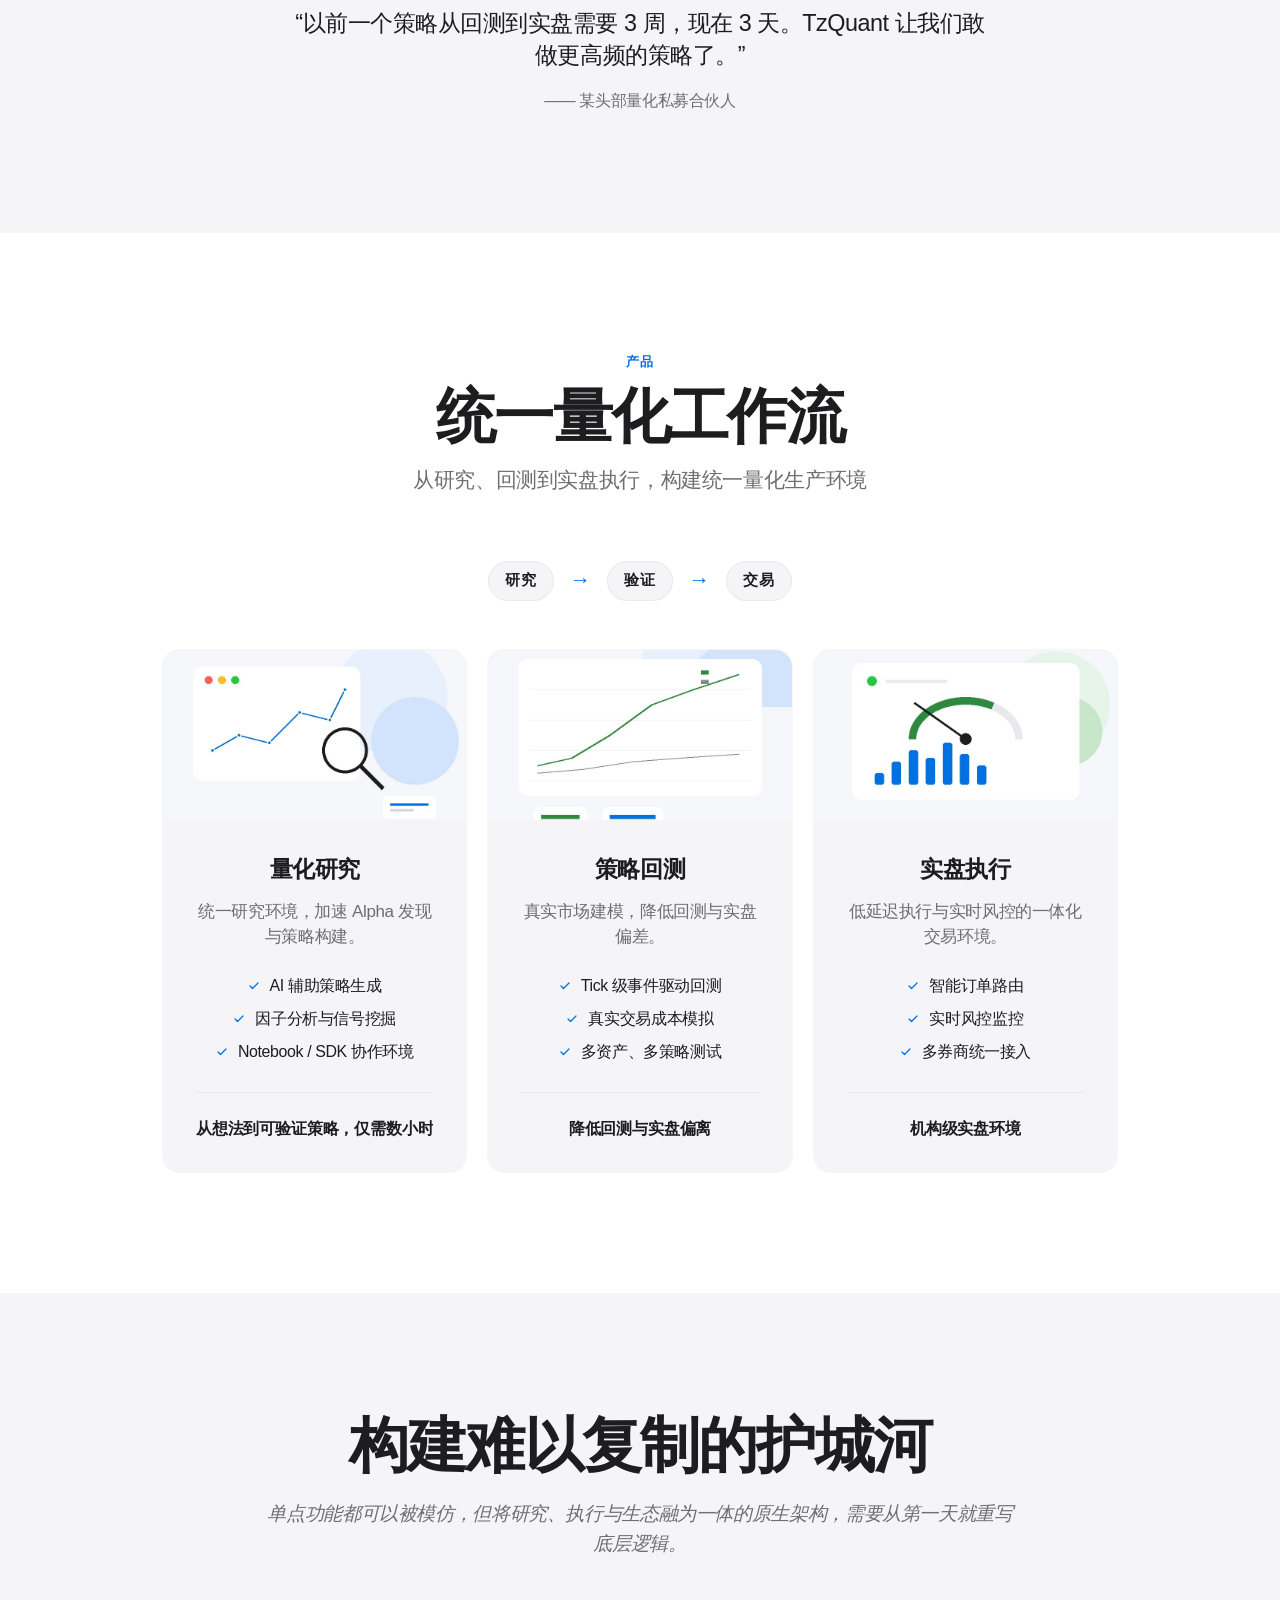
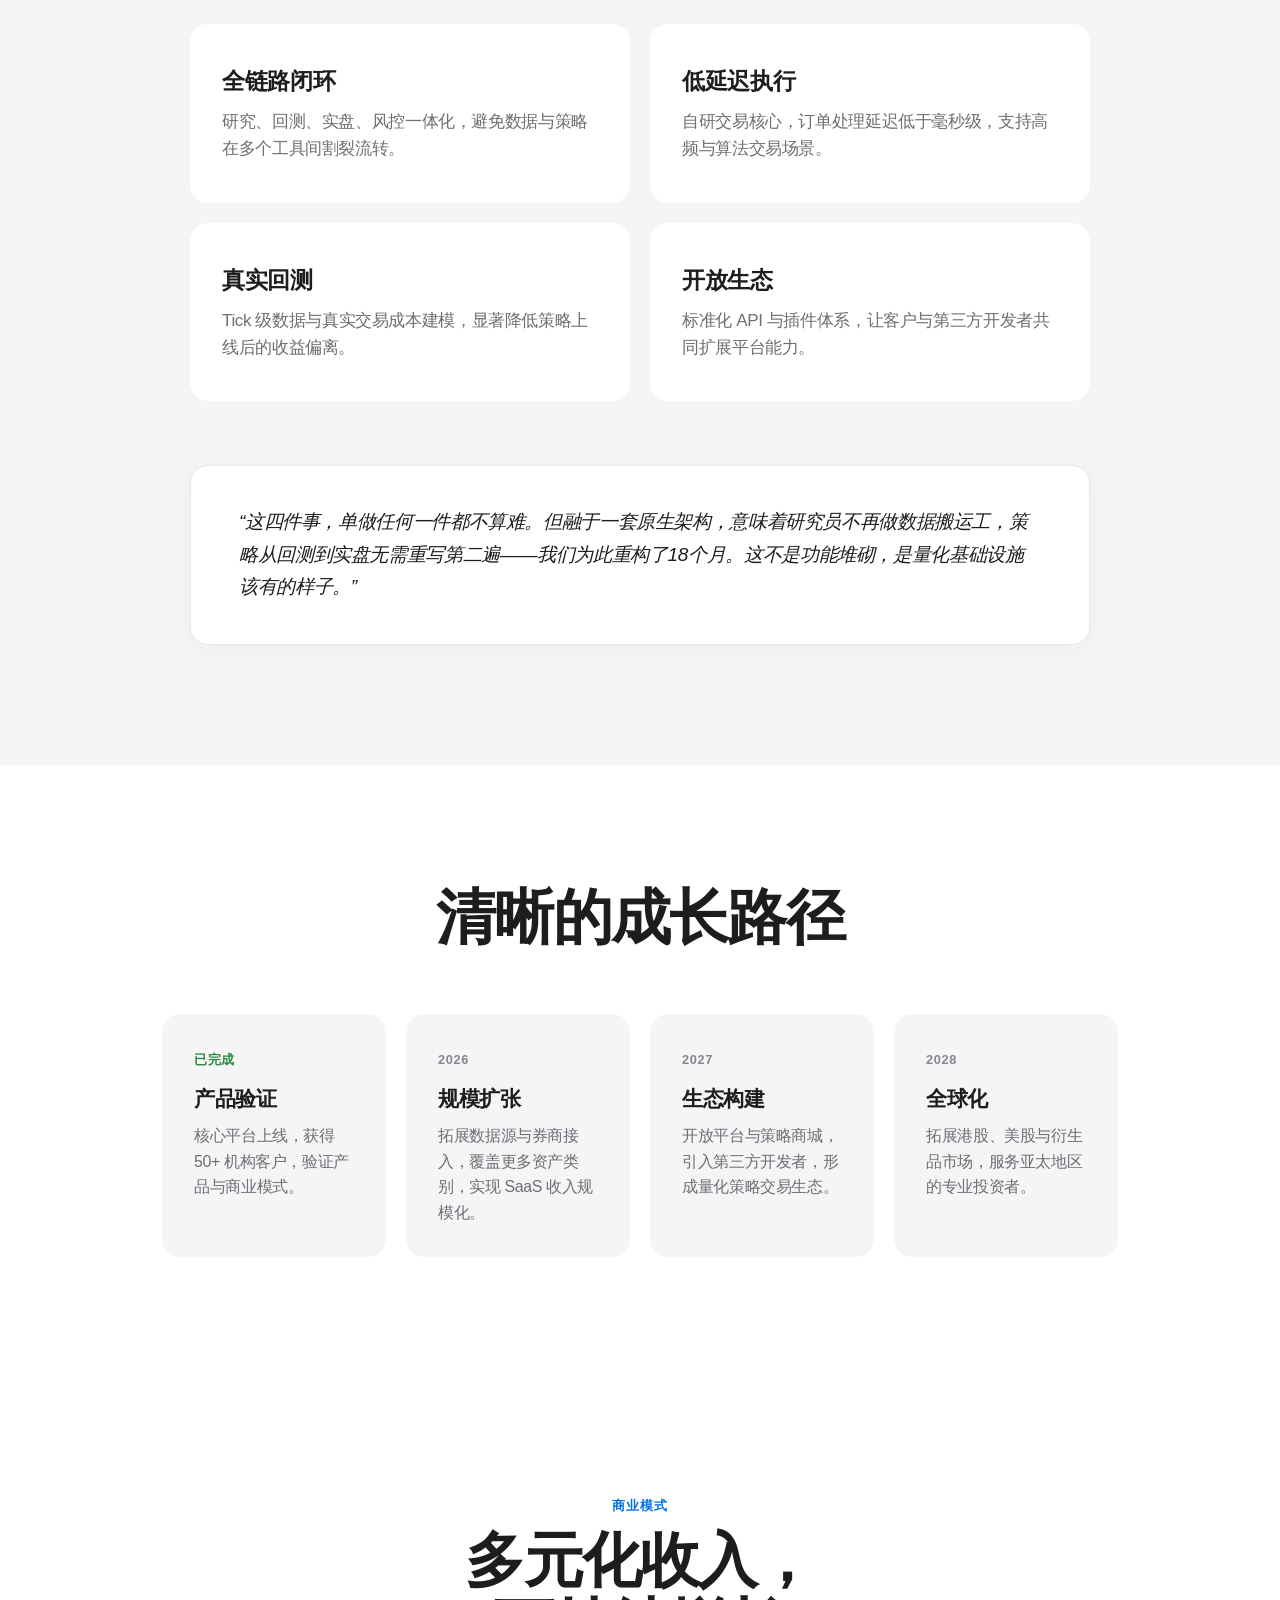
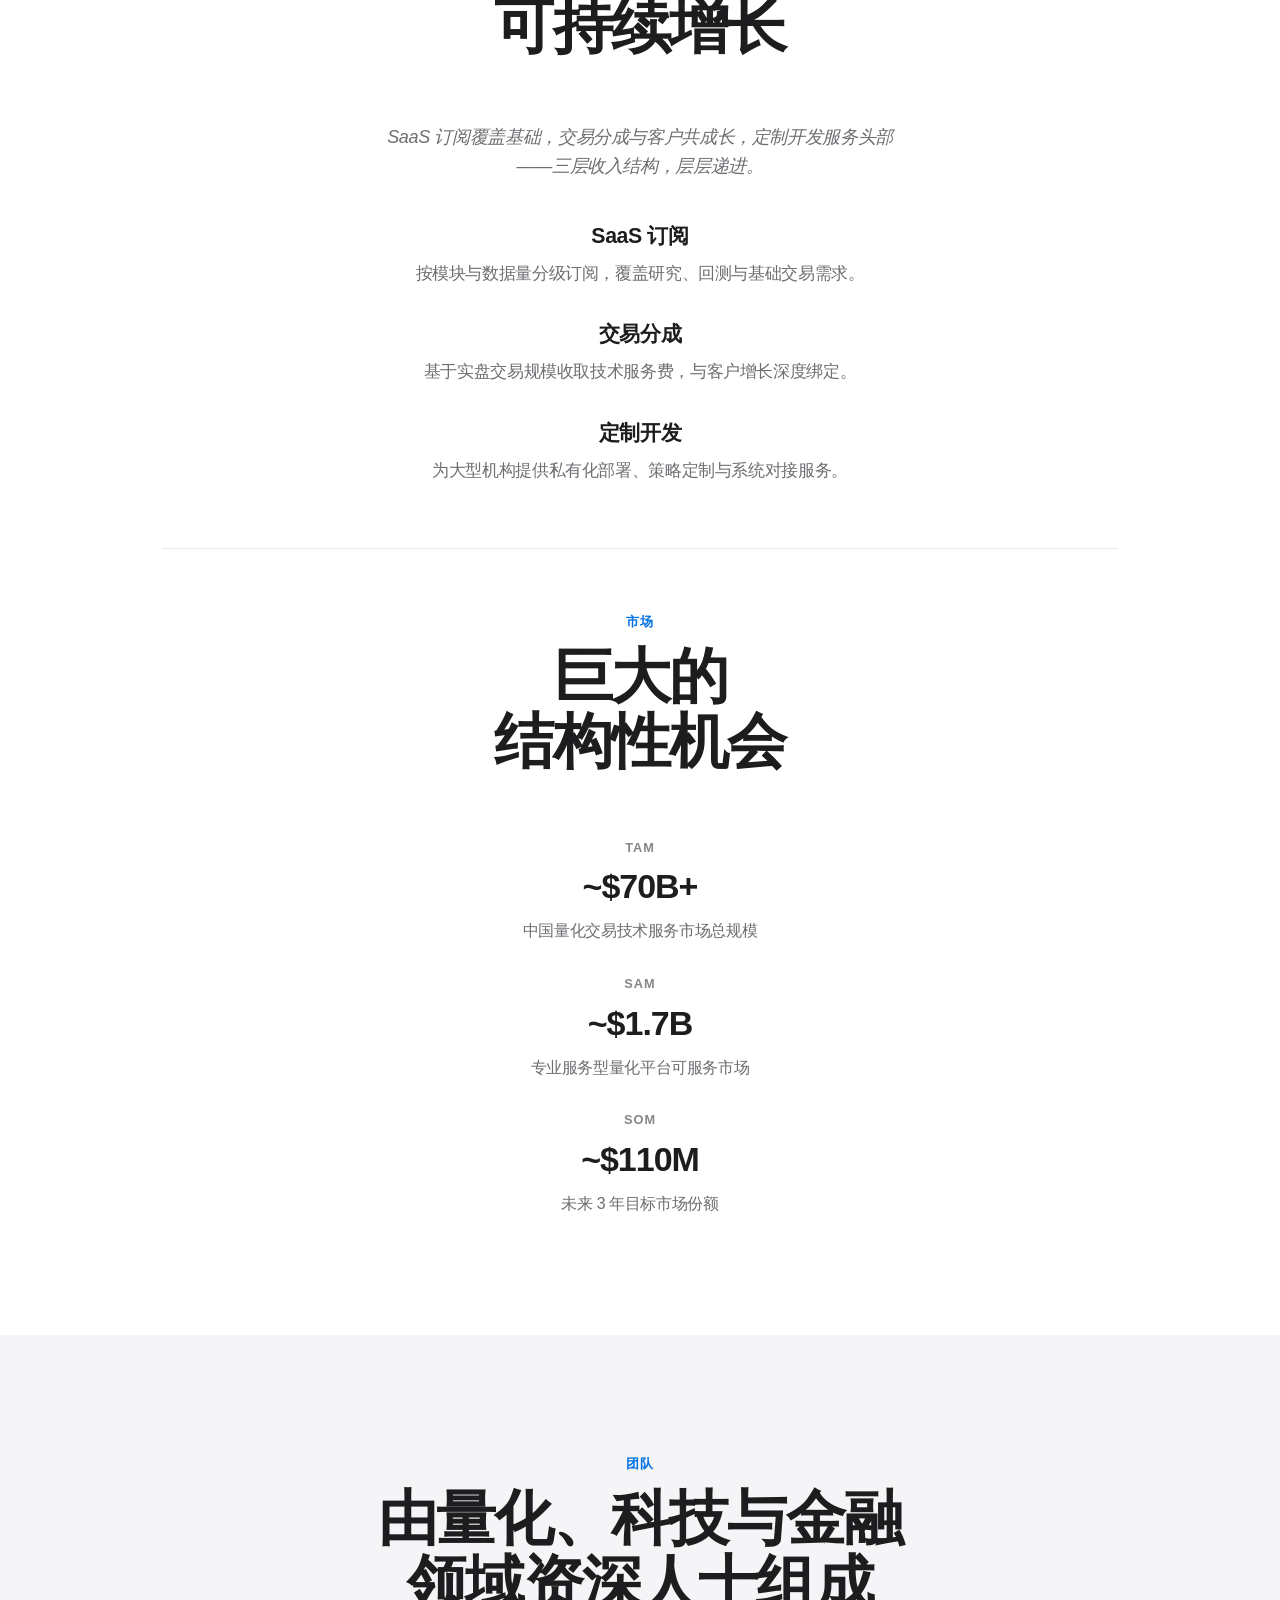
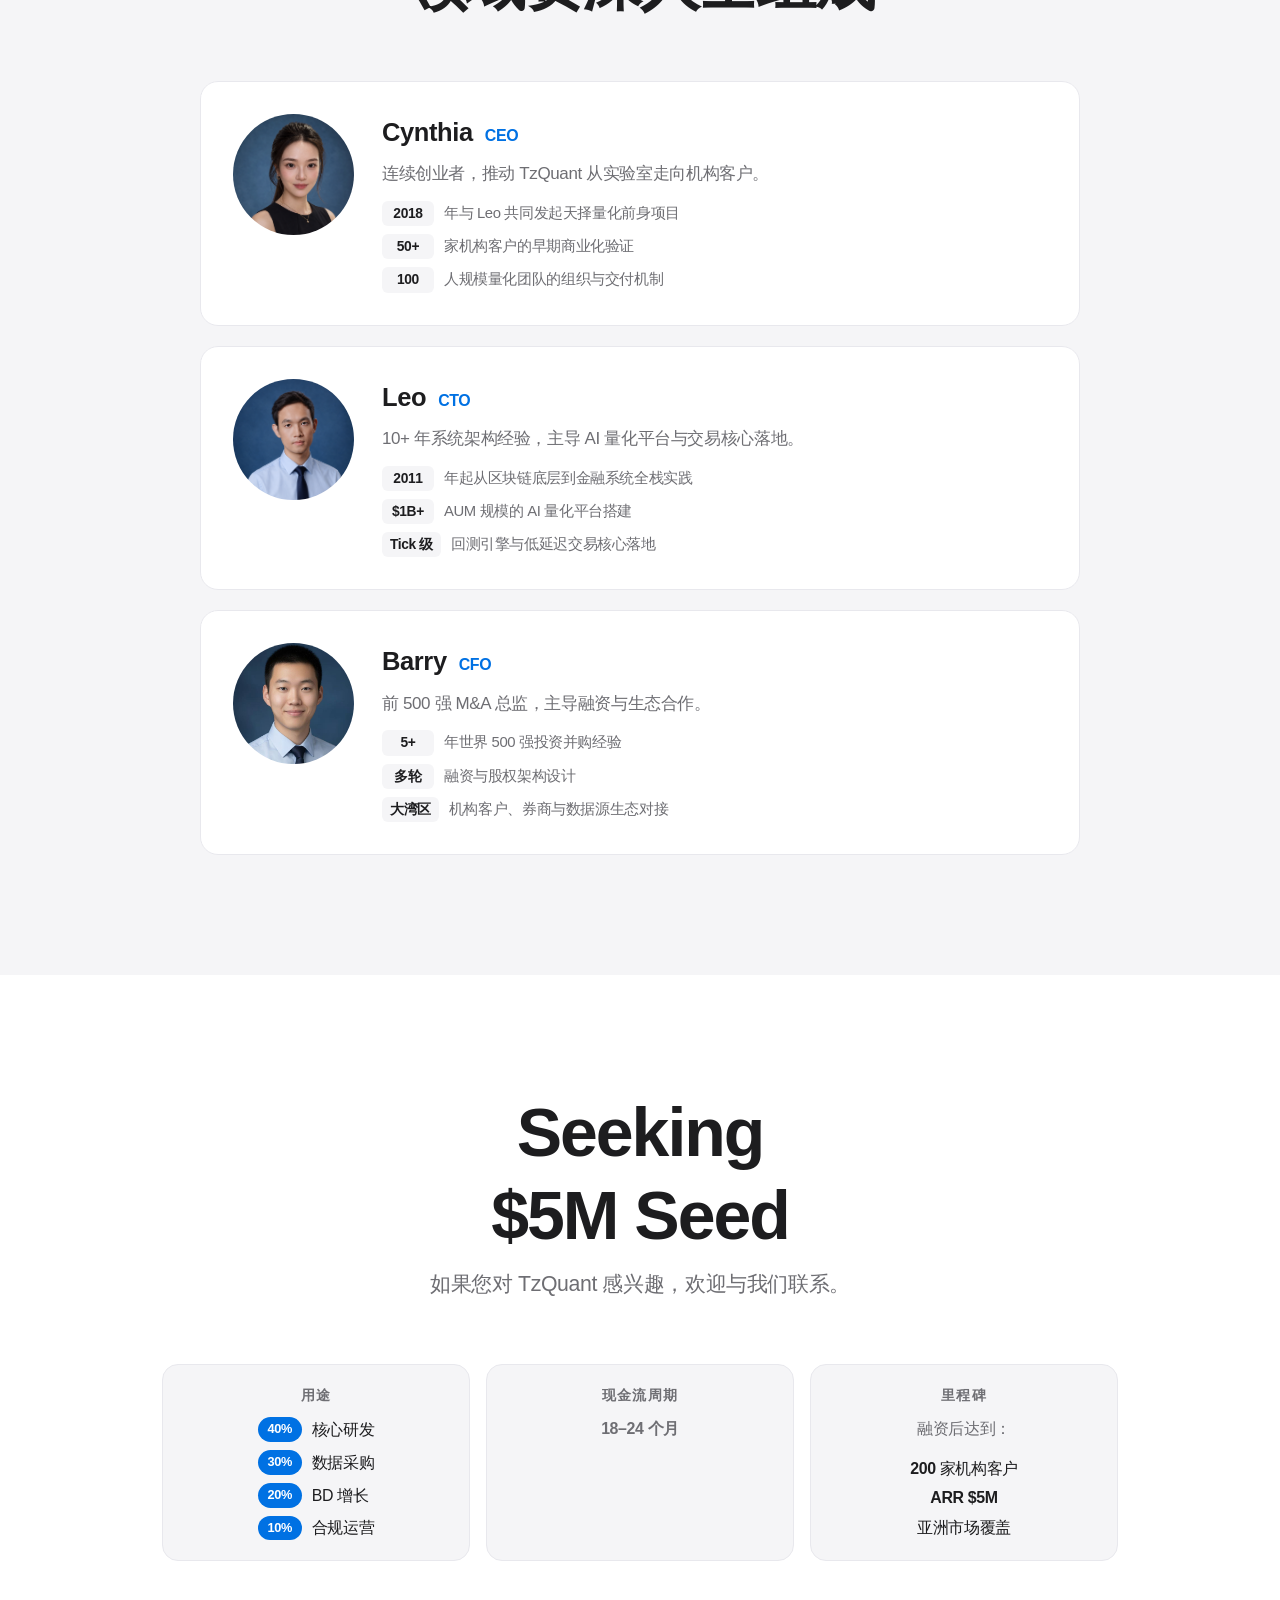
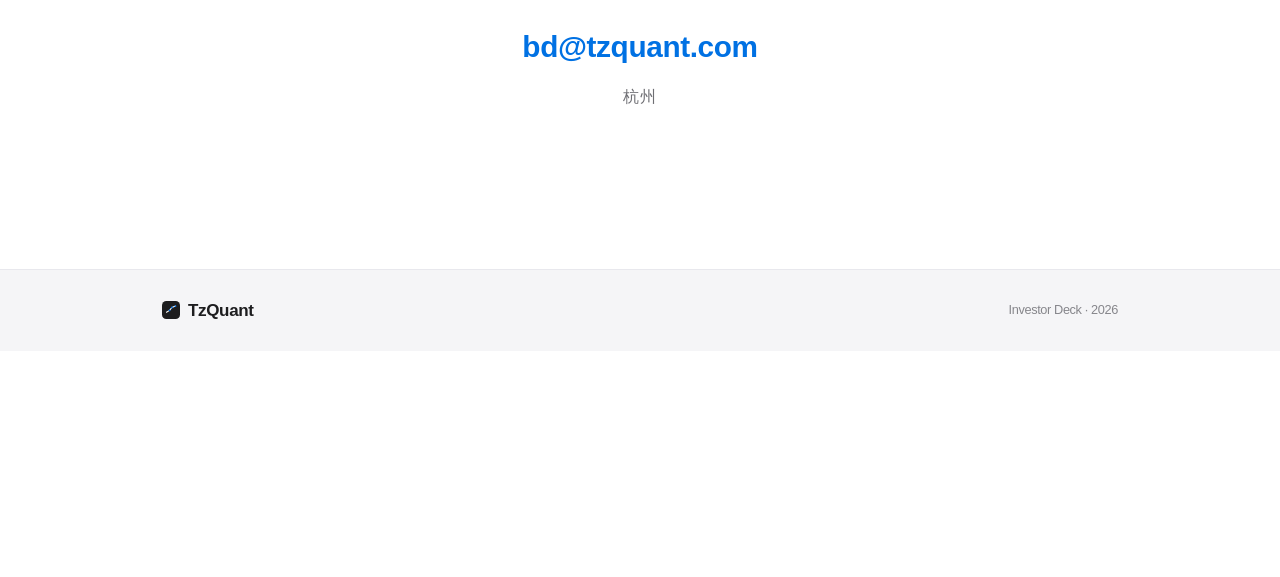
==== commit b92f6924: "feat: redesign team section as horizontal profile cards" ====
--- a/index.html
+++ b/index.html
@@ -6,7 +6,7 @@
     <meta name="description" content="TzQuant Investor Deck">
     <title>TzQuant · Investor Deck</title>
     <link rel="icon" type="image/svg+xml" href="assets/logo.svg">
-    <link rel="stylesheet" href="css/style.css?v=46">
+    <link rel="stylesheet" href="css/style.css?v=47">
     <script>
         // Prevent Chinese flash when English is saved
         (function() {
@@ -597,36 +597,48 @@
             <div class="team-grid">
                 <div class="team-card">
                     <img class="member-photo" src="assets/cynthia.png" alt="Cynthia">
-                    <h3>Cynthia</h3>
-                    <span class="member-role">CEO</span>
-                    <p class="member-tagline" data-zh="连续创业者，推动 TzQuant 从实验室走向机构客户。" data-en="Serial entrepreneur driving TzQuant from lab to institutional clients.">连续创业者，推动 TzQuant 从实验室走向机构客户。</p>
-                    <ul class="member-highlights">
-                        <li><strong>2018</strong> <span data-zh="年与 Leo 共同发起天择量化前身项目" data-en="co-founded the predecessor project of TzQuant with Leo">年与 Leo 共同发起天择量化前身项目</span></li>
-                        <li><strong>50+</strong> <span data-zh="家机构客户的早期商业化验证" data-en="institutional clients for early commercial validation">家机构客户的早期商业化验证</span></li>
-                        <li><strong>100</strong> <span data-zh="人规模量化团队的组织与交付机制" data-en="person quant team organizational and delivery framework">人规模量化团队的组织与交付机制</span></li>
-                    </ul>
+                    <div class="member-body">
+                        <div class="member-header">
+                            <h3>Cynthia</h3>
+                            <span class="member-role">CEO</span>
+                        </div>
+                        <p class="member-tagline" data-zh="连续创业者，推动 TzQuant 从实验室走向机构客户。" data-en="Serial entrepreneur driving TzQuant from lab to institutional clients.">连续创业者，推动 TzQuant 从实验室走向机构客户。</p>
+                        <ul class="member-highlights">
+                            <li><strong>2018</strong> <span data-zh="年与 Leo 共同发起天择量化前身项目" data-en="co-founded the predecessor project of TzQuant with Leo">年与 Leo 共同发起天择量化前身项目</span></li>
+                            <li><strong>50+</strong> <span data-zh="家机构客户的早期商业化验证" data-en="institutional clients for early commercial validation">家机构客户的早期商业化验证</span></li>
+                            <li><strong>100</strong> <span data-zh="人规模量化团队的组织与交付机制" data-en="person quant team organizational and delivery framework">人规模量化团队的组织与交付机制</span></li>
+                        </ul>
+                    </div>
                 </div>
                 <div class="team-card">
                     <img class="member-photo" src="assets/leo.png" alt="Leo">
-                    <h3>Leo</h3>
-                    <span class="member-role">CTO</span>
-                    <p class="member-tagline" data-zh="10+ 年系统架构经验，主导 AI 量化平台与交易核心落地。" data-en="10+ years of system architecture, leading AI quant platform and trading core delivery.">10+ 年系统架构经验，主导 AI 量化平台与交易核心落地。</p>
-                    <ul class="member-highlights">
-                        <li><strong>2011</strong> <span data-zh="年起从区块链底层到金融系统全栈实践" data-en="full-stack practice from blockchain infrastructure to financial systems">年起从区块链底层到金融系统全栈实践</span></li>
-                        <li><strong>$1B+</strong> <span data-zh="AUM 规模的 AI 量化平台搭建" data-en="AUM AI-driven quant platform built">AUM 规模的 AI 量化平台搭建</span></li>
-                        <li><span class="highlight-label" data-zh="Tick 级" data-en="Tick-level">Tick 级</span> <span data-zh="回测引擎与低延迟交易核心落地" data-en="tick-level backtest engine and low-latency trading core delivered">回测引擎与低延迟交易核心落地</span></li>
-                    </ul>
+                    <div class="member-body">
+                        <div class="member-header">
+                            <h3>Leo</h3>
+                            <span class="member-role">CTO</span>
+                        </div>
+                        <p class="member-tagline" data-zh="10+ 年系统架构经验，主导 AI 量化平台与交易核心落地。" data-en="10+ years of system architecture, leading AI quant platform and trading core delivery.">10+ 年系统架构经验，主导 AI 量化平台与交易核心落地。</p>
+                        <ul class="member-highlights">
+                            <li><strong>2011</strong> <span data-zh="年起从区块链底层到金融系统全栈实践" data-en="full-stack practice from blockchain infrastructure to financial systems">年起从区块链底层到金融系统全栈实践</span></li>
+                            <li><strong>$1B+</strong> <span data-zh="AUM 规模的 AI 量化平台搭建" data-en="AUM AI-driven quant platform built">AUM 规模的 AI 量化平台搭建</span></li>
+                            <li><span class="highlight-label" data-zh="Tick 级" data-en="Tick-level">Tick 级</span> <span data-zh="回测引擎与低延迟交易核心落地" data-en="tick-level backtest engine and low-latency trading core delivered">回测引擎与低延迟交易核心落地</span></li>
+                        </ul>
+                    </div>
                 </div>
                 <div class="team-card">
                     <img class="member-photo" src="assets/barry.jpg" alt="Barry">
-                    <h3>Barry</h3>
-                    <span class="member-role">CFO</span>
-                    <p class="member-tagline" data-zh="前 500 强 M&A 总监，主导融资与生态合作。" data-en="Former Fortune 500 M&A director, leading financing and ecosystem partnerships.">前 500 强 M&A 总监，主导融资与生态合作。</p>
-                    <ul class="member-highlights">
-                        <li><strong>5+</strong> <span data-zh="年世界 500 强投资并购经验" data-en="years of Fortune 500 investment and M&A experience">年世界 500 强投资并购经验</span></li>
-                        <li><span class="highlight-label" data-zh="多轮" data-en="Multiple rounds">多轮</span> <span data-zh="融资与股权架构设计" data-en="funding rounds and equity structuring">融资与股权架构设计</span></li>
-                        <li><span class="highlight-label" data-zh="大湾区" data-en="GBA">大湾区</span> <span data-zh="机构客户、券商与数据源生态对接" data-en="ecosystem connections with institutional clients, brokers, and data providers">机构客户、券商与数据源生态对接</span></li>
-                    </ul>
+                    <div class="member-body">
+                        <div class="member-header">
+                            <h3>Barry</h3>
+                            <span class="member-role">CFO</span>
+                        </div>
+                        <p class="member-tagline" data-zh="前 500 强 M&A 总监，主导融资与生态合作。" data-en="Former Fortune 500 M&A director, leading financing and ecosystem partnerships.">前 500 强 M&A 总监，主导融资与生态合作。</p>
+                        <ul class="member-highlights">
+                            <li><strong>5+</strong> <span data-zh="年世界 500 强投资并购经验" data-en="years of Fortune 500 investment and M&A experience">年世界 500 强投资并购经验</span></li>
+                            <li><span class="highlight-label" data-zh="多轮" data-en="Multiple rounds">多轮</span> <span data-zh="融资与股权架构设计" data-en="funding rounds and equity structuring">融资与股权架构设计</span></li>
+                            <li><span class="highlight-label" data-zh="大湾区" data-en="GBA">大湾区</span> <span data-zh="机构客户、券商与数据源生态对接" data-en="ecosystem connections with institutional clients, brokers, and data providers">机构客户、券商与数据源生态对接</span></li>
+                        </ul>
+                    </div>
                 </div>
             </div>
         </div>
--- a/css/style.css
+++ b/css/style.css
@@ -1480,32 +1480,36 @@
 }
 
 .team-grid {
-    display: grid;
-    grid-template-columns: repeat(3, 1fr);
+    display: flex;
+    flex-direction: column;
     gap: 20px;
-    max-width: 1000px;
+    max-width: 880px;
     margin: 0 auto;
 }
 
 .team-card {
     background: var(--bg);
     border-radius: var(--radius);
-    padding: 36px 28px;
-    text-align: center;
+    padding: 32px;
+    text-align: left;
+    display: flex;
+    align-items: flex-start;
+    gap: 28px;
     -webkit-transition: var(--transition);
     transition: var(--transition);
+    border: 1px solid var(--border-light);
 }
 
 .team-card:hover {
-    -webkit-transform: translateY(-6px);
-    transform: translateY(-6px);
-    box-shadow: 0 16px 36px rgba(0, 0, 0, 0.08);
+    -webkit-transform: translateY(-4px);
+    transform: translateY(-4px);
+    box-shadow: 0 16px 36px rgba(0, 0, 0, 0.06);
 }
 
 .member-initial {
-    width: 4cm;
-    height: 4cm;
-    margin: 0 auto 18px;
+    width: 3.2cm;
+    height: 3.2cm;
+    flex-shrink: 0;
     display: flex;
     align-items: center;
     justify-content: center;
@@ -1517,37 +1521,48 @@
 }
 
 .member-photo {
-    width: 4cm;
-    height: 4cm;
-    margin: 0 auto 18px;
+    width: 3.2cm;
+    height: 3.2cm;
+    flex-shrink: 0;
     display: block;
     border-radius: 50%;
     object-fit: cover;
     object-position: center 20%;
 }
 
+.member-body {
+    display: flex;
+    flex-direction: column;
+    gap: 10px;
+    flex: 1;
+}
+
+.member-header {
+    display: flex;
+    align-items: baseline;
+    gap: 12px;
+}
+
 .team-card h3 {
-    font-size: 1.375rem;
-    font-weight: 700;
-    margin-bottom: 2px;
+    font-size: 1.5rem;
+    font-weight: 700;
+    margin-bottom: 0;
 }
 
 .member-role {
-    display: block;
     font-size: 0.9375rem;
     color: var(--accent);
     font-weight: 600;
-    margin-bottom: 12px;
 }
 
 .member-tagline {
-    font-size: 0.9375rem;
-    color: var(--text);
+    font-size: 1rem;
+    color: var(--text-secondary);
     line-height: 1.5;
-    margin-bottom: 20px;
-    max-width: 280px;
-    margin-left: auto;
-    margin-right: auto;
+    margin-bottom: 4px;
+    max-width: none;
+    margin-left: 0;
+    margin-right: 0;
 }
 
 .member-highlights {
@@ -1555,7 +1570,7 @@
     text-align: left;
     display: flex;
     flex-direction: column;
-    gap: 10px;
+    gap: 8px;
     margin: 0;
     padding: 0;
 }
@@ -1841,8 +1856,7 @@
 
     .competitor-grid,
     .product-grid,
-    .roadmap-grid,
-    .team-grid {
+    .roadmap-grid {
         grid-template-columns: repeat(2, 1fr);
     }
 
@@ -1922,11 +1936,38 @@
     .competitor-grid,
     .product-grid,
     .roadmap-grid,
-    .team-grid,
     .metrics-row,
     .traction-metrics,
     .growth-metrics {
         grid-template-columns: 1fr;
+    }
+
+    .team-card {
+        flex-direction: column;
+        align-items: center;
+        text-align: center;
+    }
+
+    .member-body {
+        align-items: center;
+    }
+
+    .member-header {
+        flex-direction: column;
+        align-items: center;
+        gap: 4px;
+    }
+
+    .member-tagline {
+        text-align: center;
+    }
+
+    .member-highlights {
+        align-items: center;
+    }
+
+    .member-highlights li {
+        justify-content: center;
     }
 
     .workflow-flow {
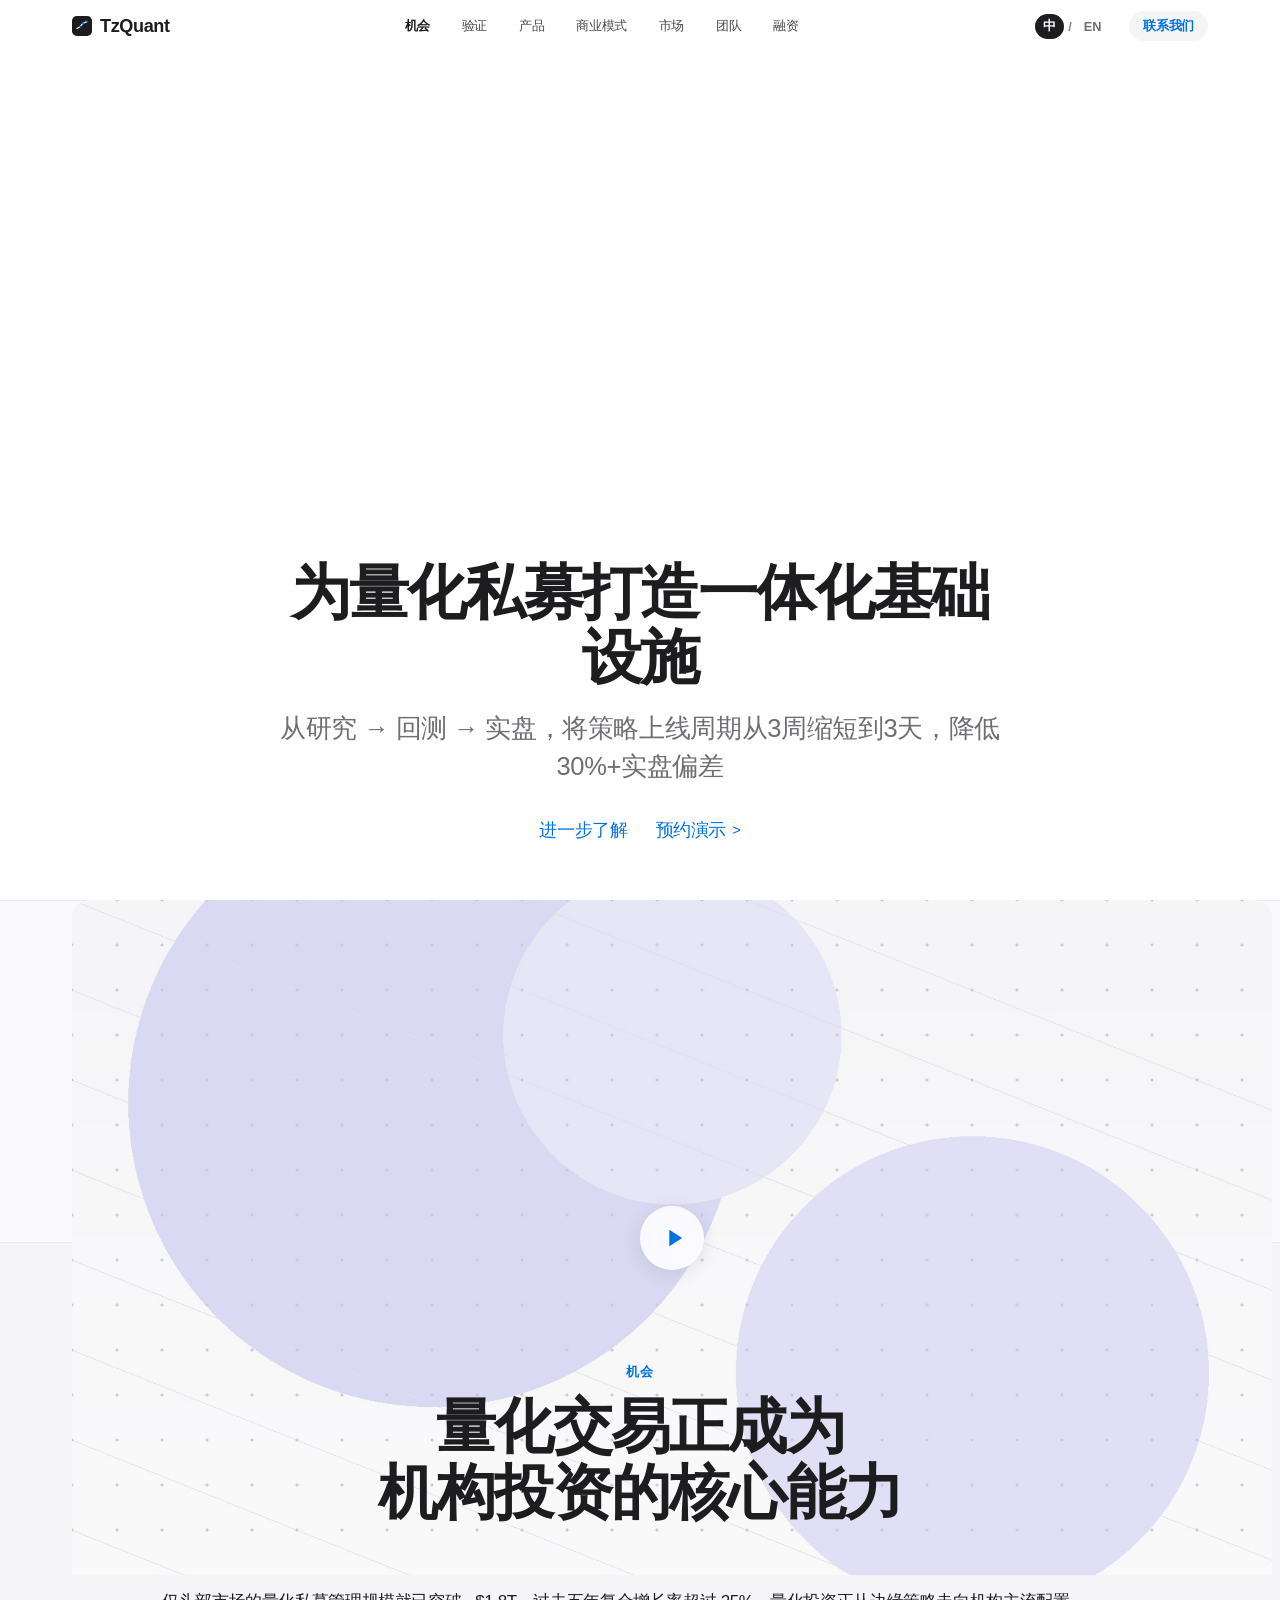
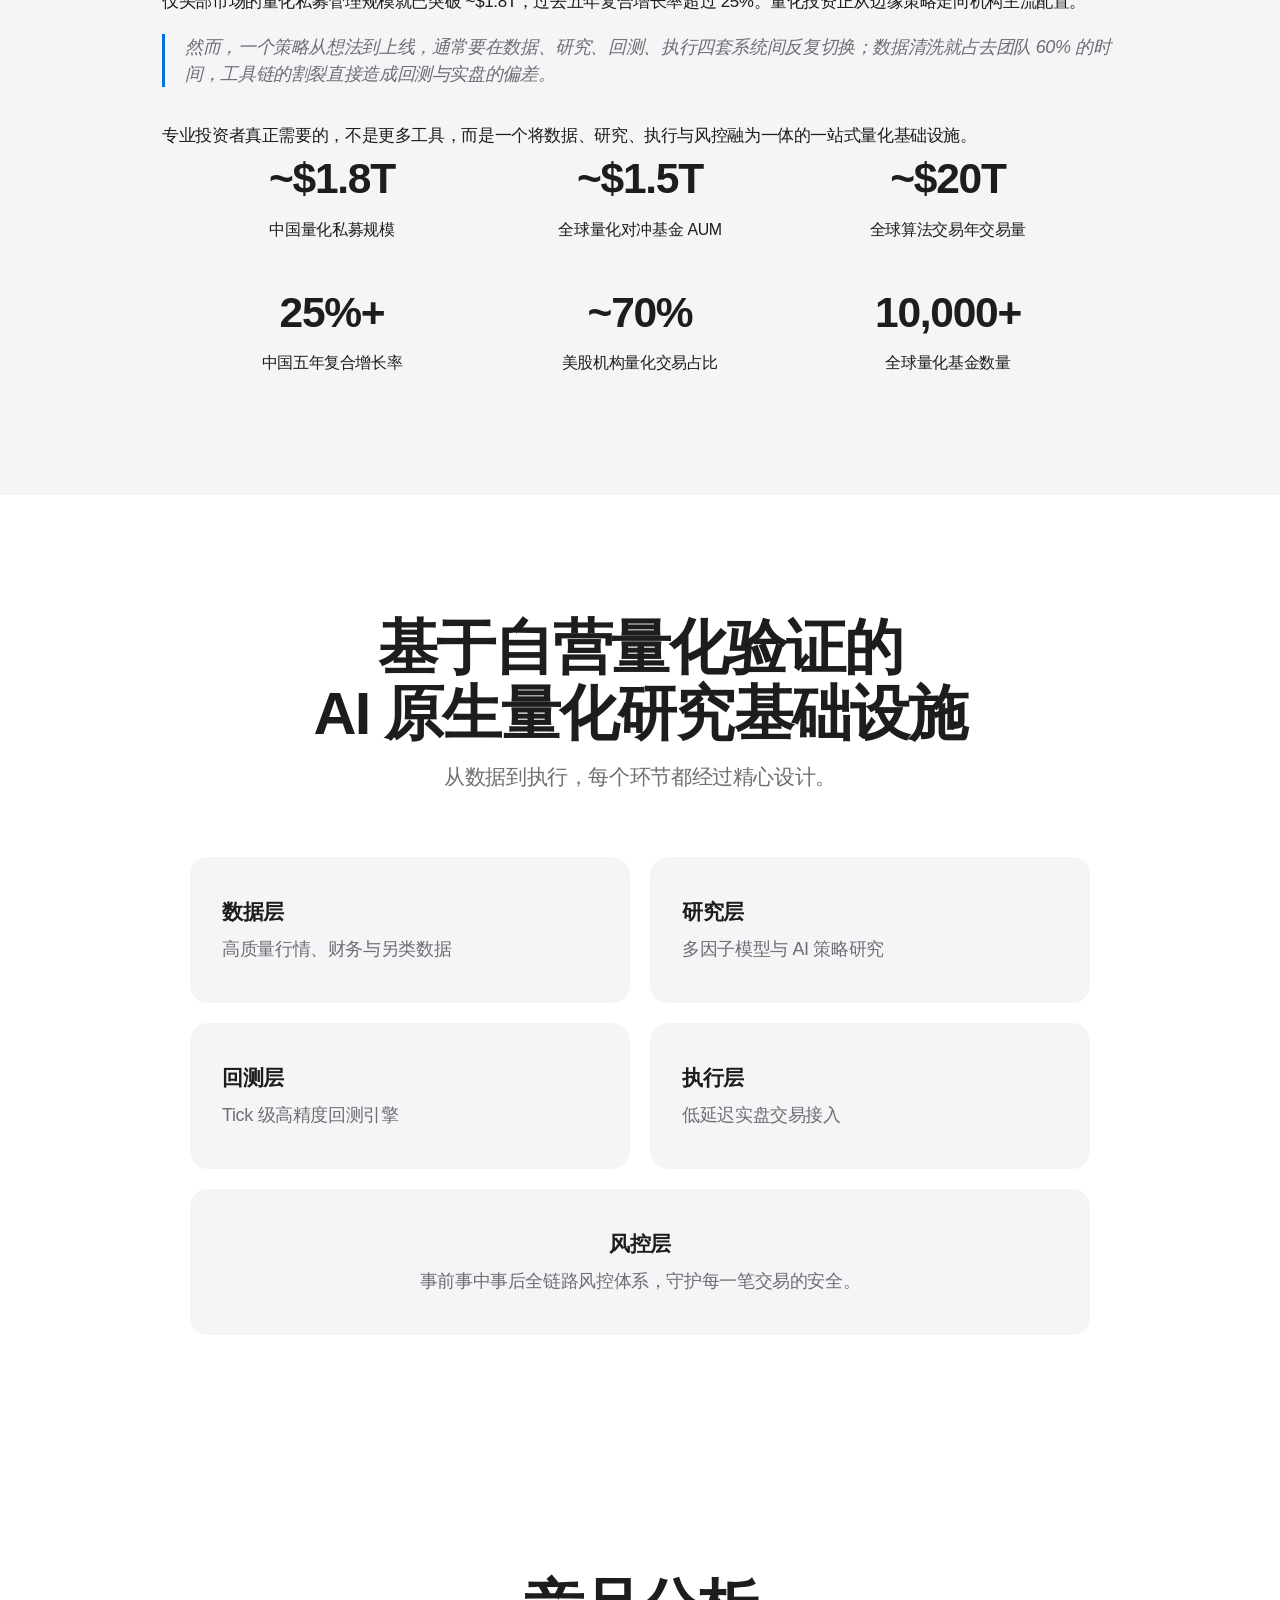
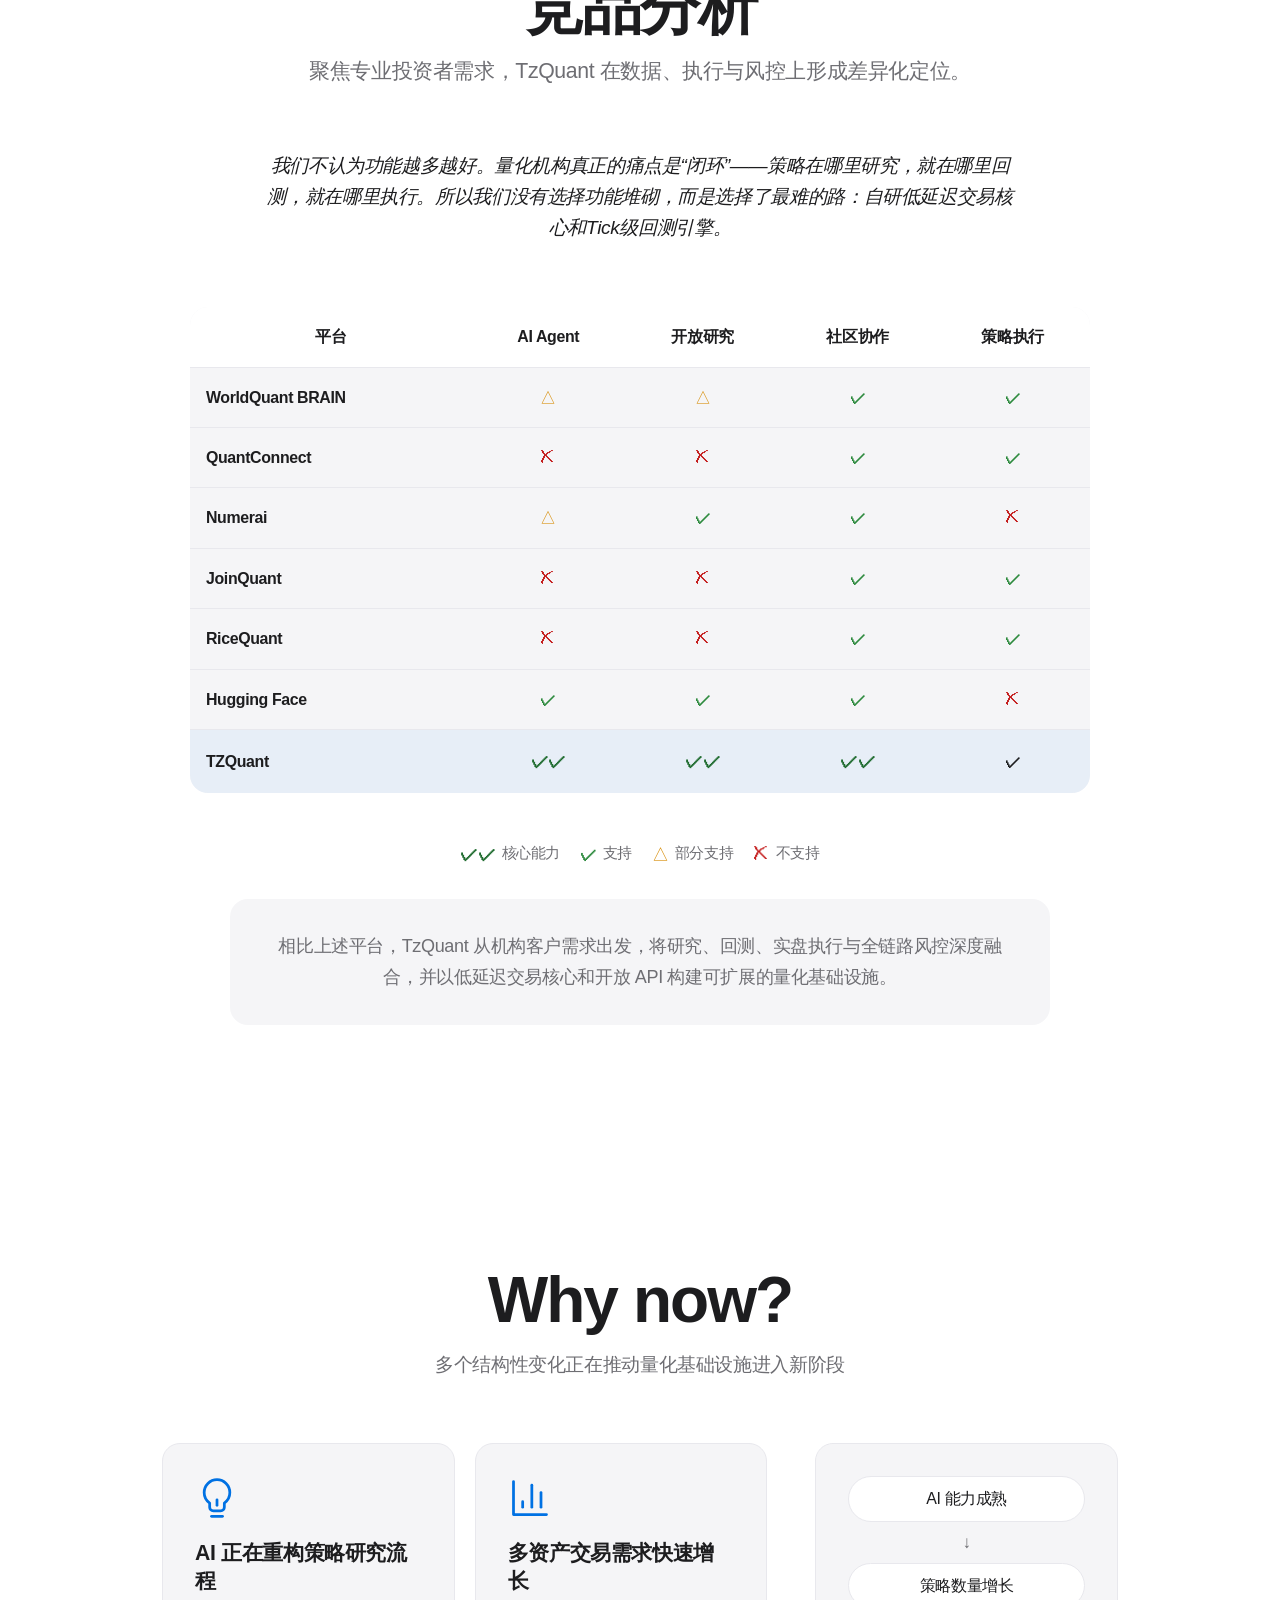
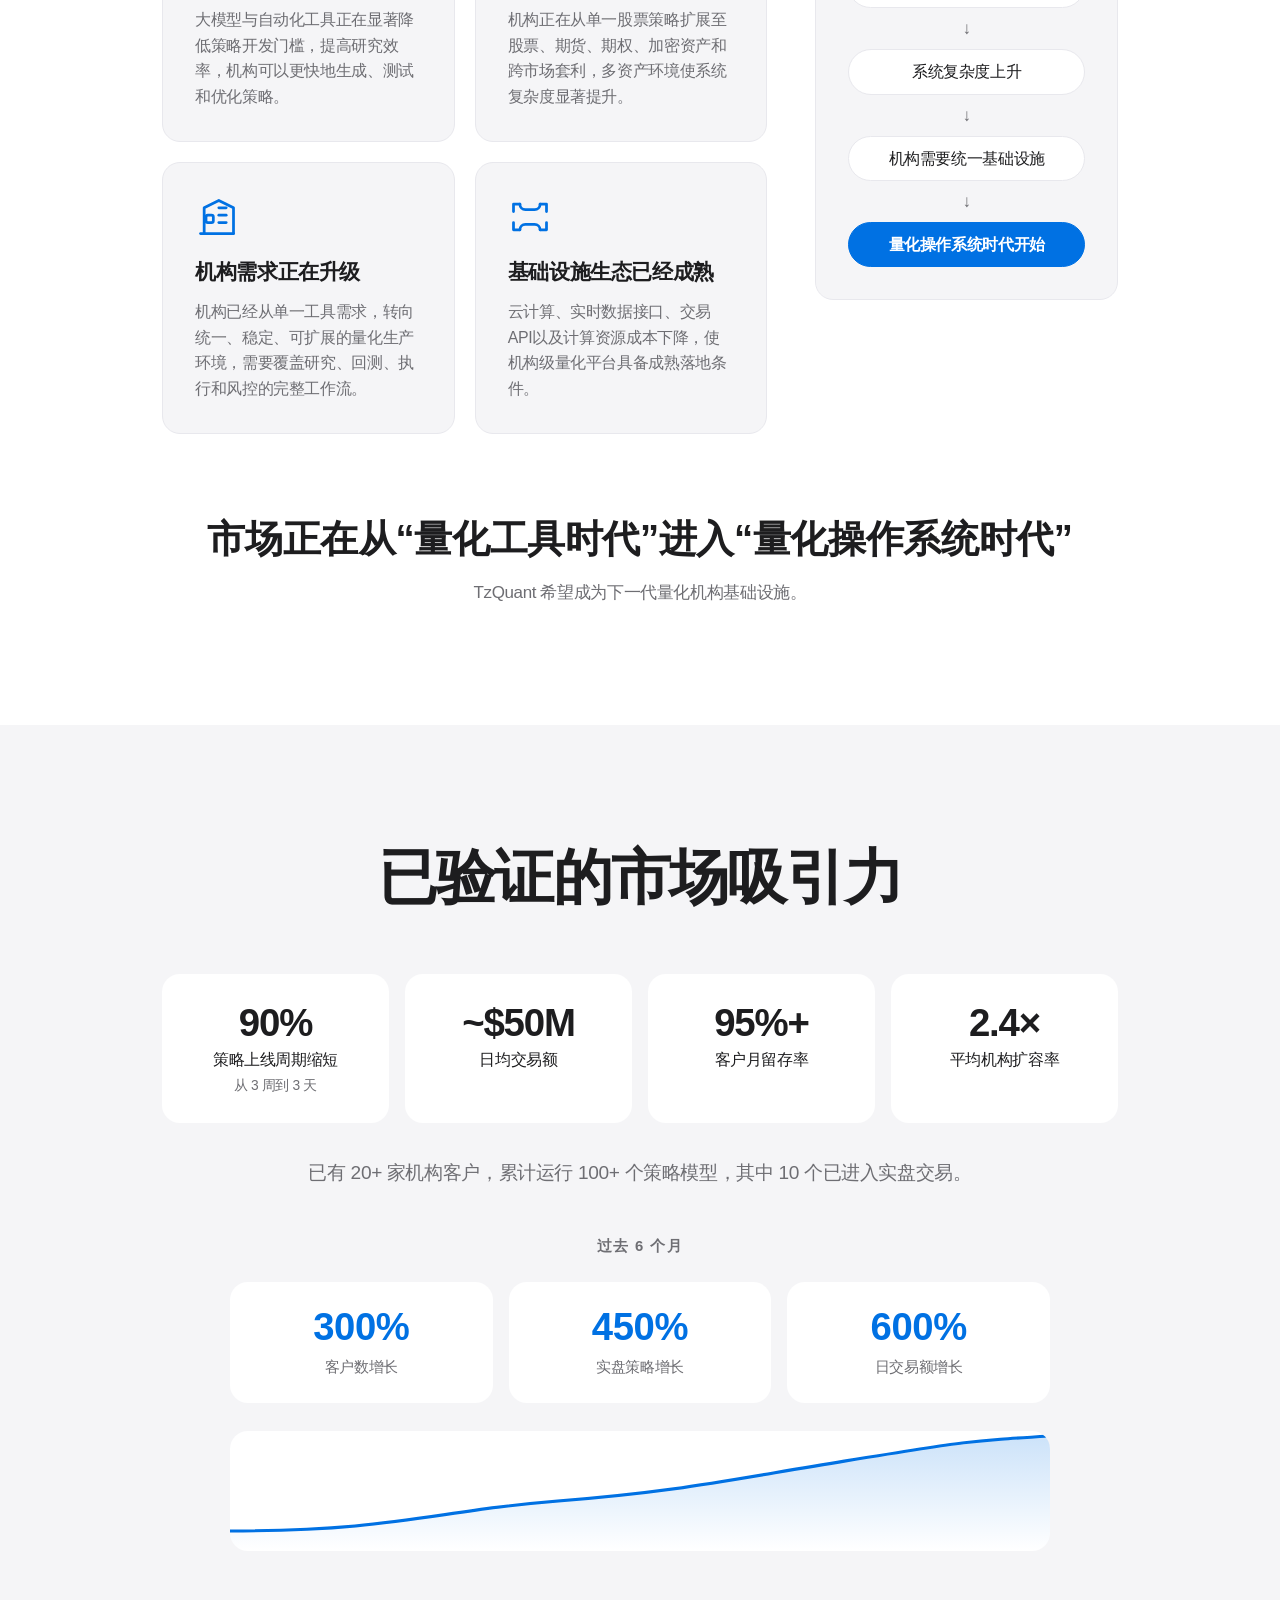
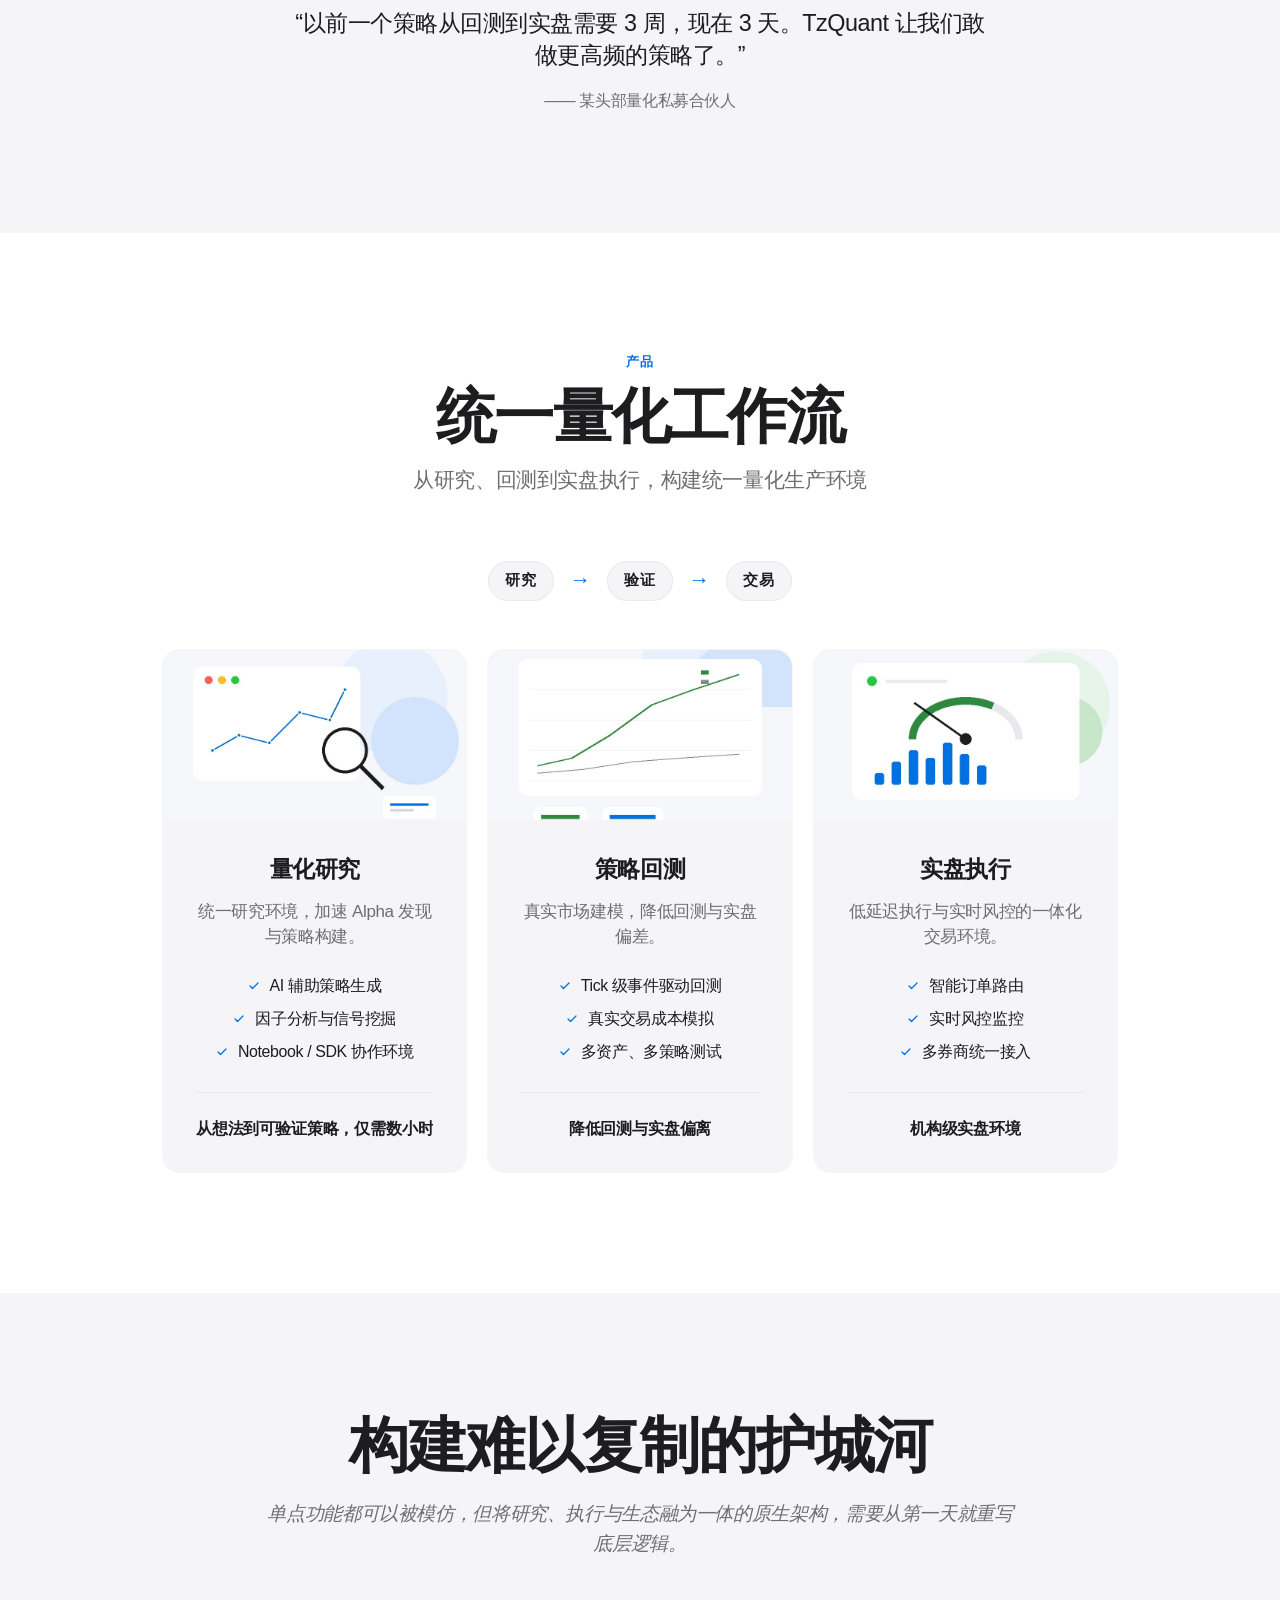
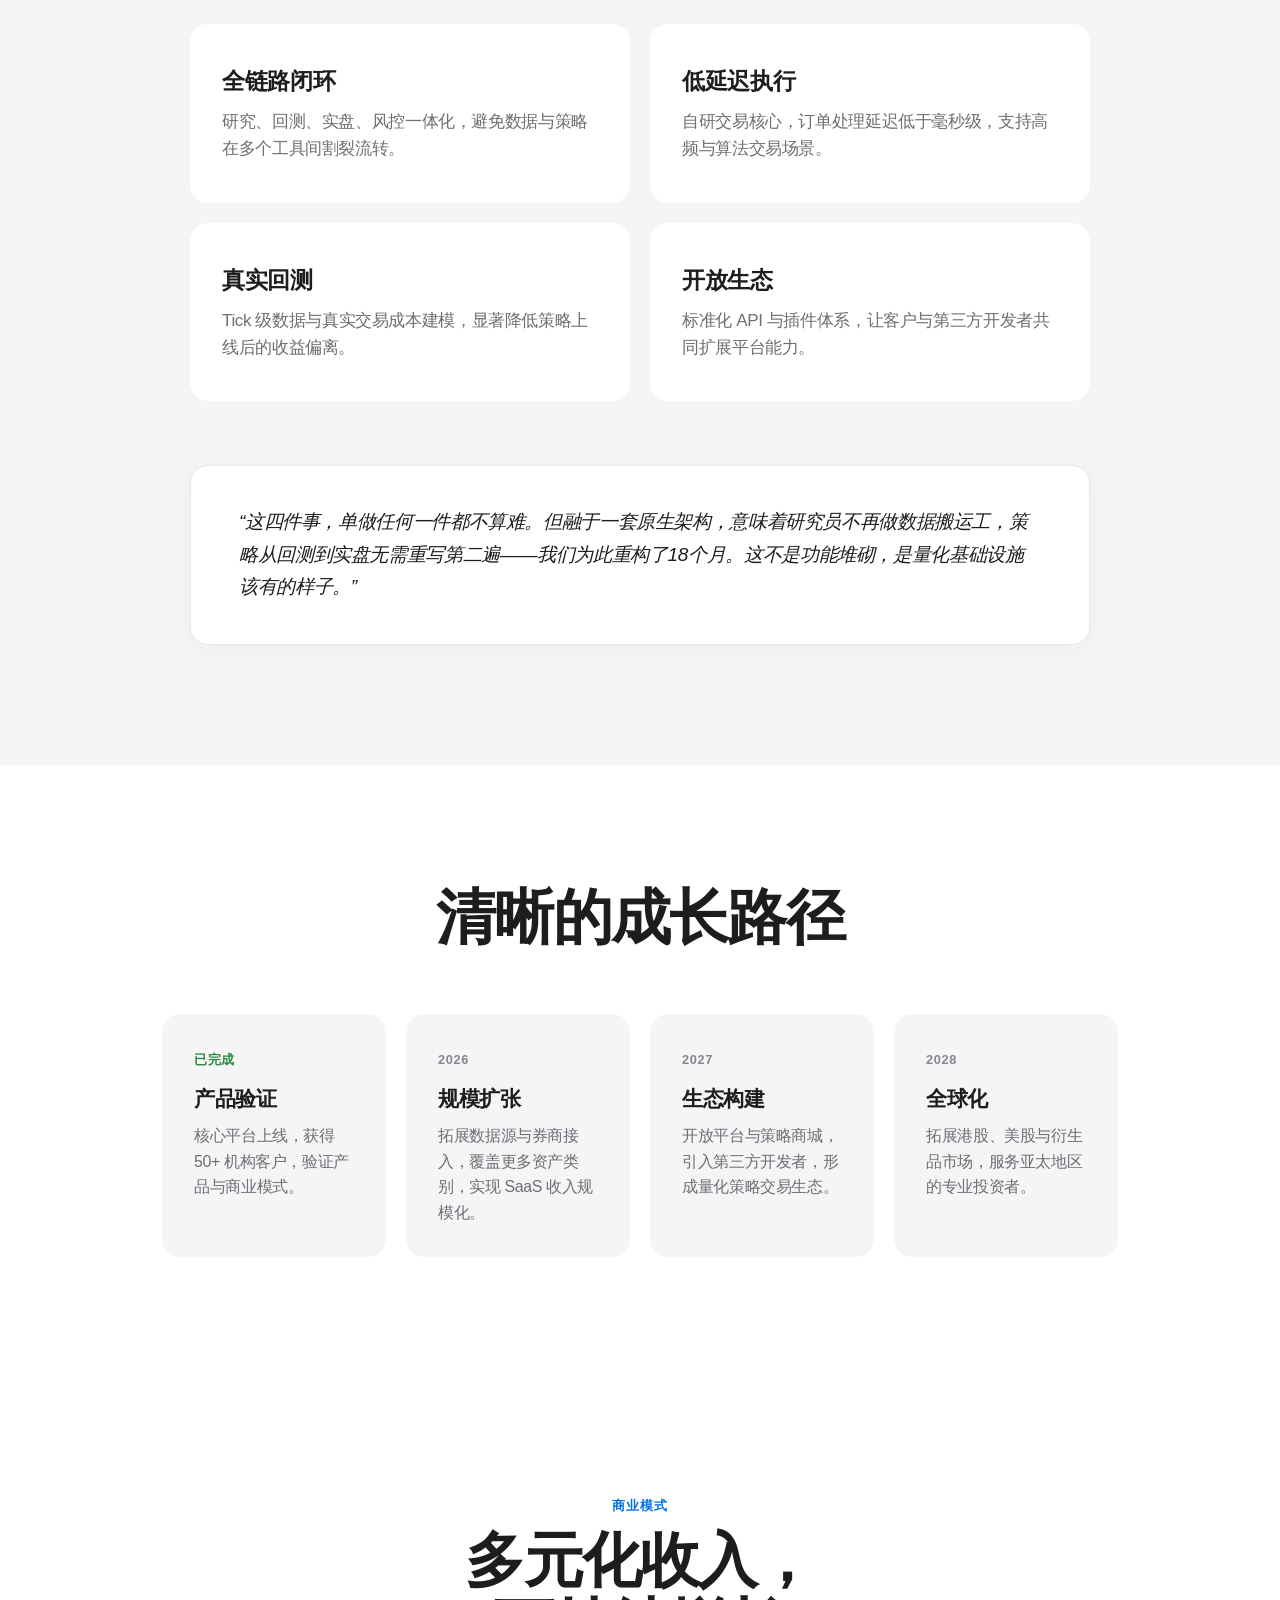
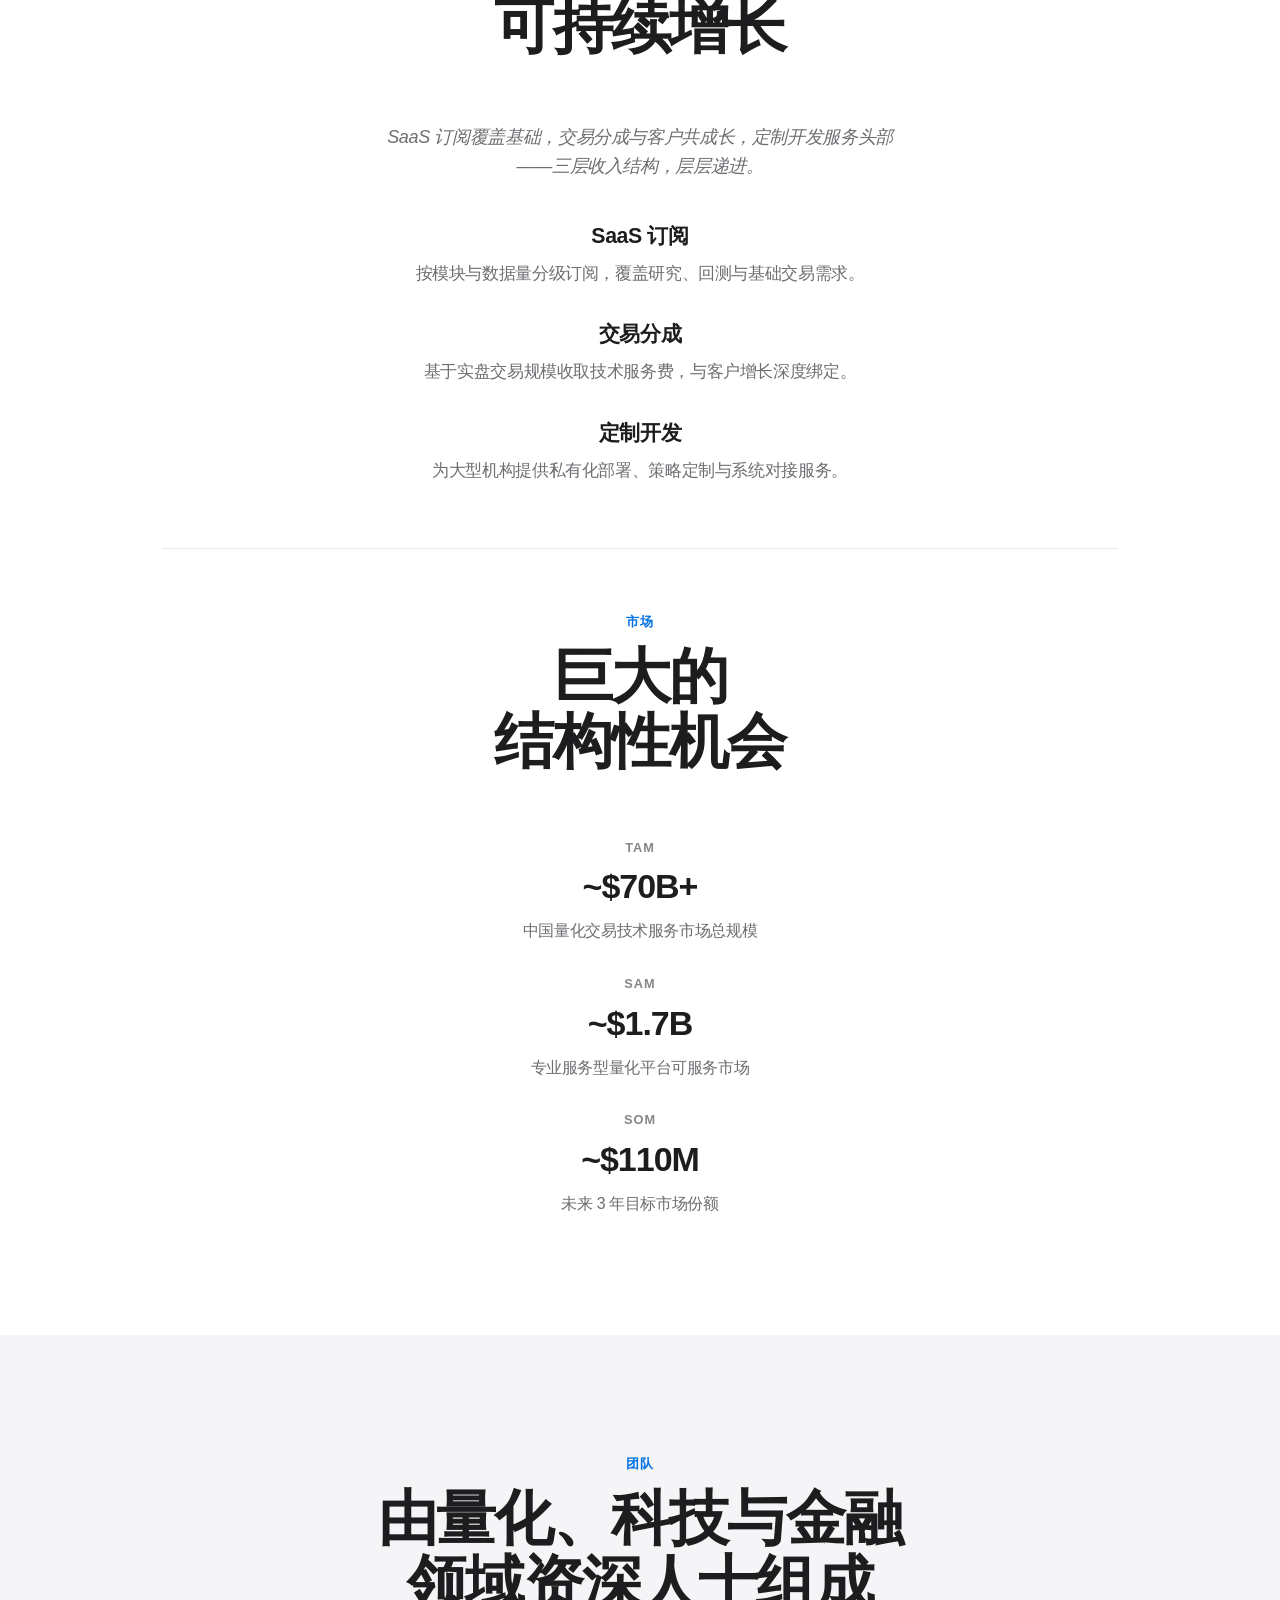
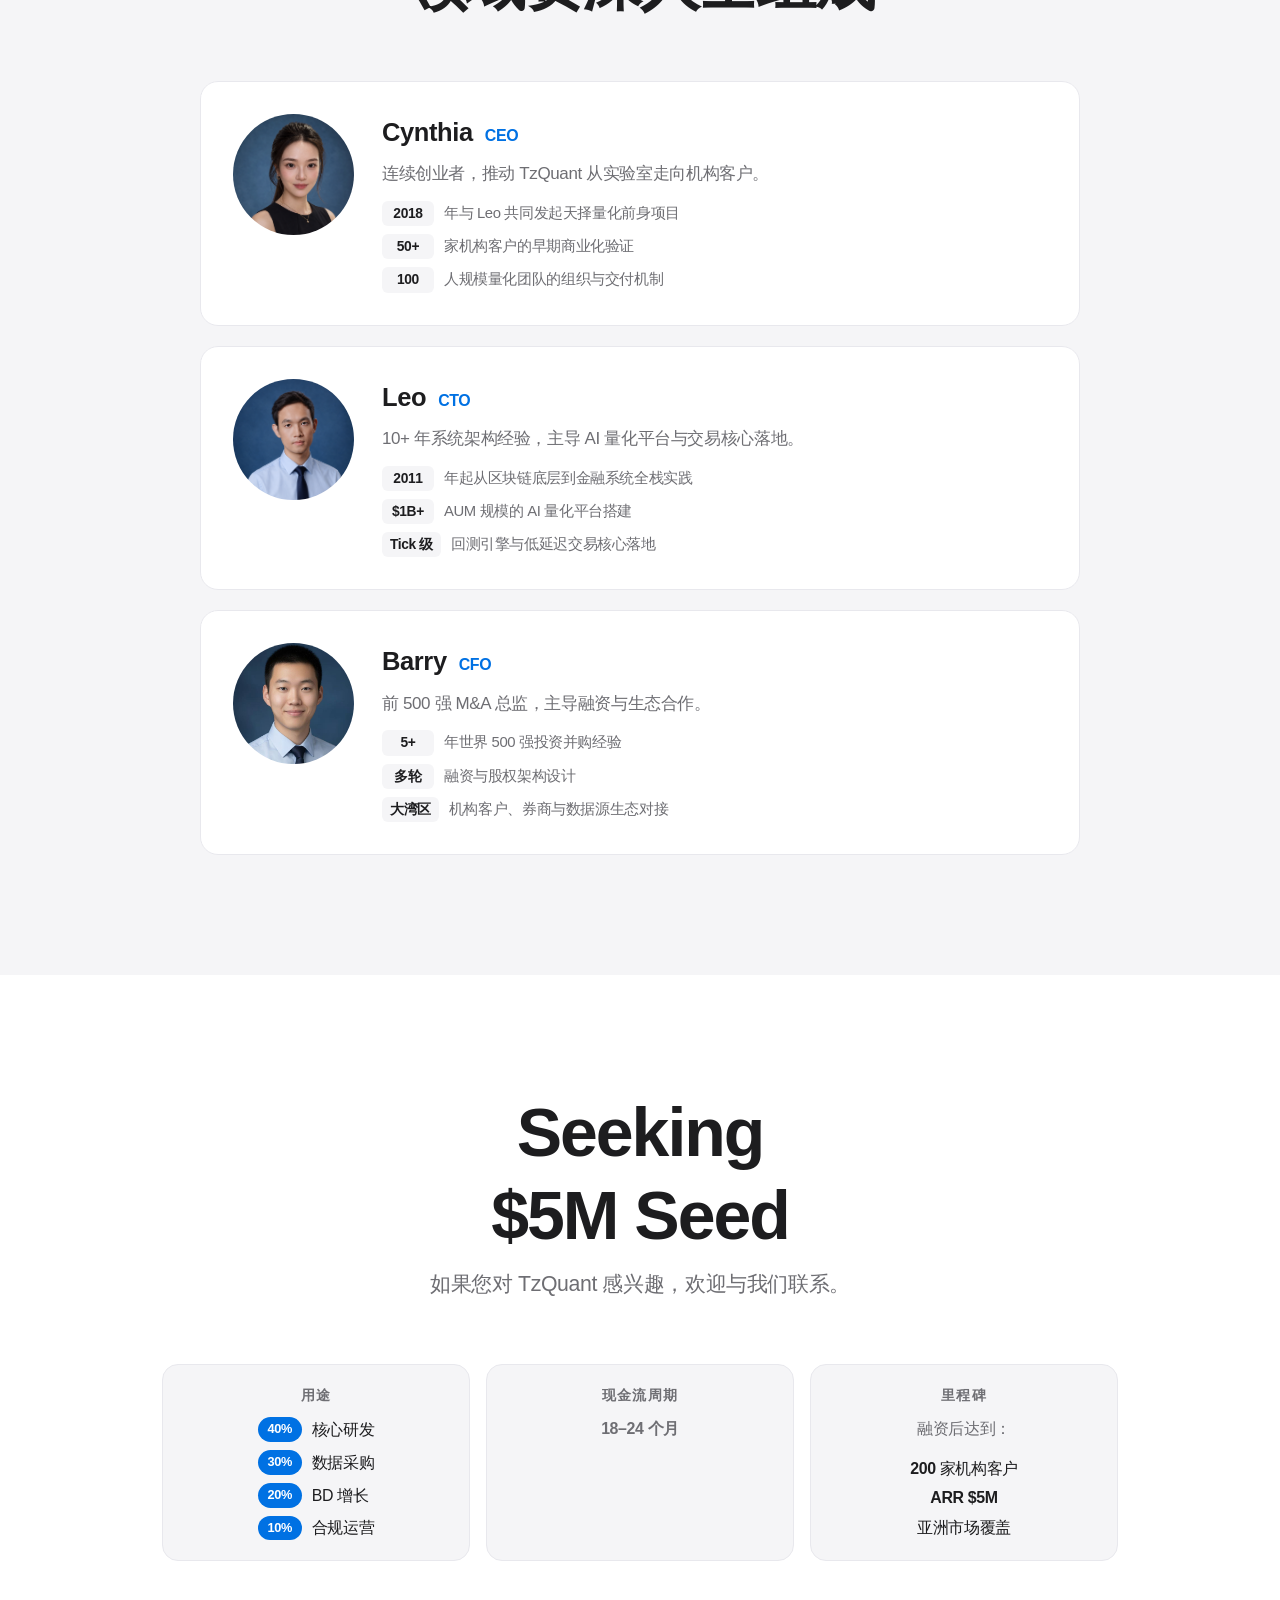
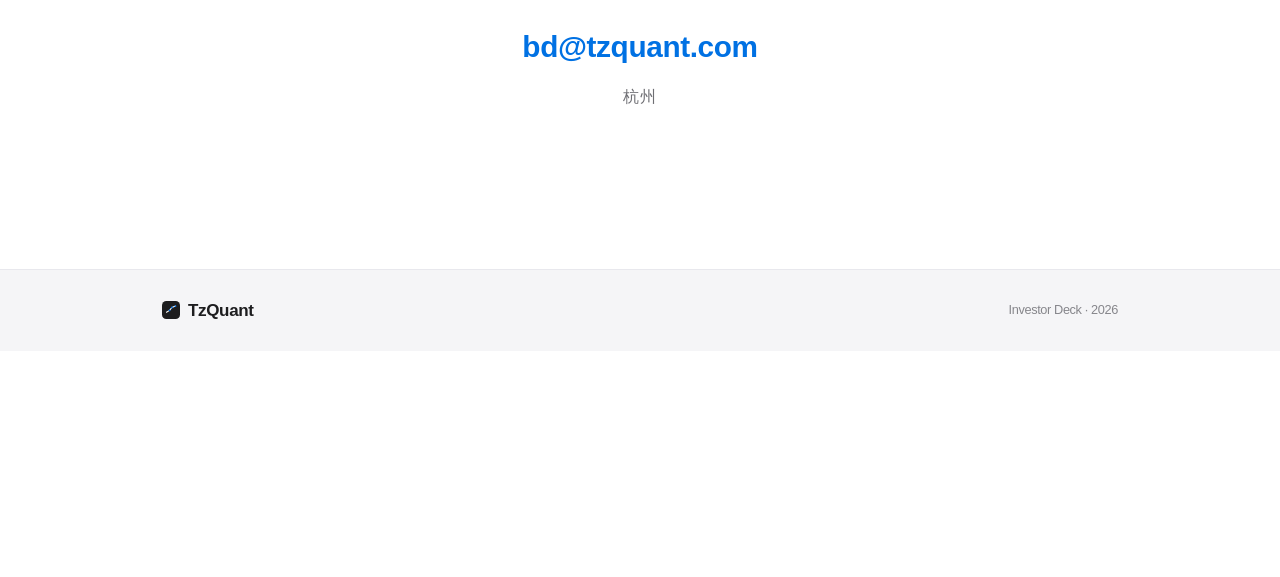
==== commit cb079f59: "Update traction metrics: 50M daily volume, 20+ clients, 100+ models, 10 live strategies - Reduce dai" ====
--- a/index.html
+++ b/index.html
@@ -349,7 +349,7 @@
                     <span class="metric-detail" data-zh="从 3 周到 3 天" data-en="From 3 weeks to 3 days">从 3 周到 3 天</span>
                 </div>
                 <div class="traction-metric">
-                    <span class="metric-number">~$140M</span>
+                    <span class="metric-number">~$50M</span>
                     <span class="metric-label" data-zh="日均交易额" data-en="Daily trading volume">日均交易额</span>
                 </div>
                 <div class="traction-metric">
@@ -362,7 +362,7 @@
                 </div>
             </div>
 
-            <p class="traction-summary" data-zh="已有 50+ 家机构客户，累计运行 500+ 个策略模型，其中 37 个已进入实盘交易。" data-en="50+ institutional clients, 500+ strategy models running, with 37 already in live trading.">已有 50+ 家机构客户，累计运行 500+ 个策略模型，其中 37 个已进入实盘交易。</p>
+            <p class="traction-summary" data-zh="已有 20+ 家机构客户，累计运行 100+ 个策略模型，其中 10 个已进入实盘交易。" data-en="20+ institutional clients, 100+ strategy models running, with 10 already in live trading.">已有 20+ 家机构客户，累计运行 100+ 个策略模型，其中 10 个已进入实盘交易。</p>
 
             <div class="growth-sixmonths">
                 <h3 data-zh="过去 6 个月" data-en="Past 6 Months">过去 6 个月</h3>
